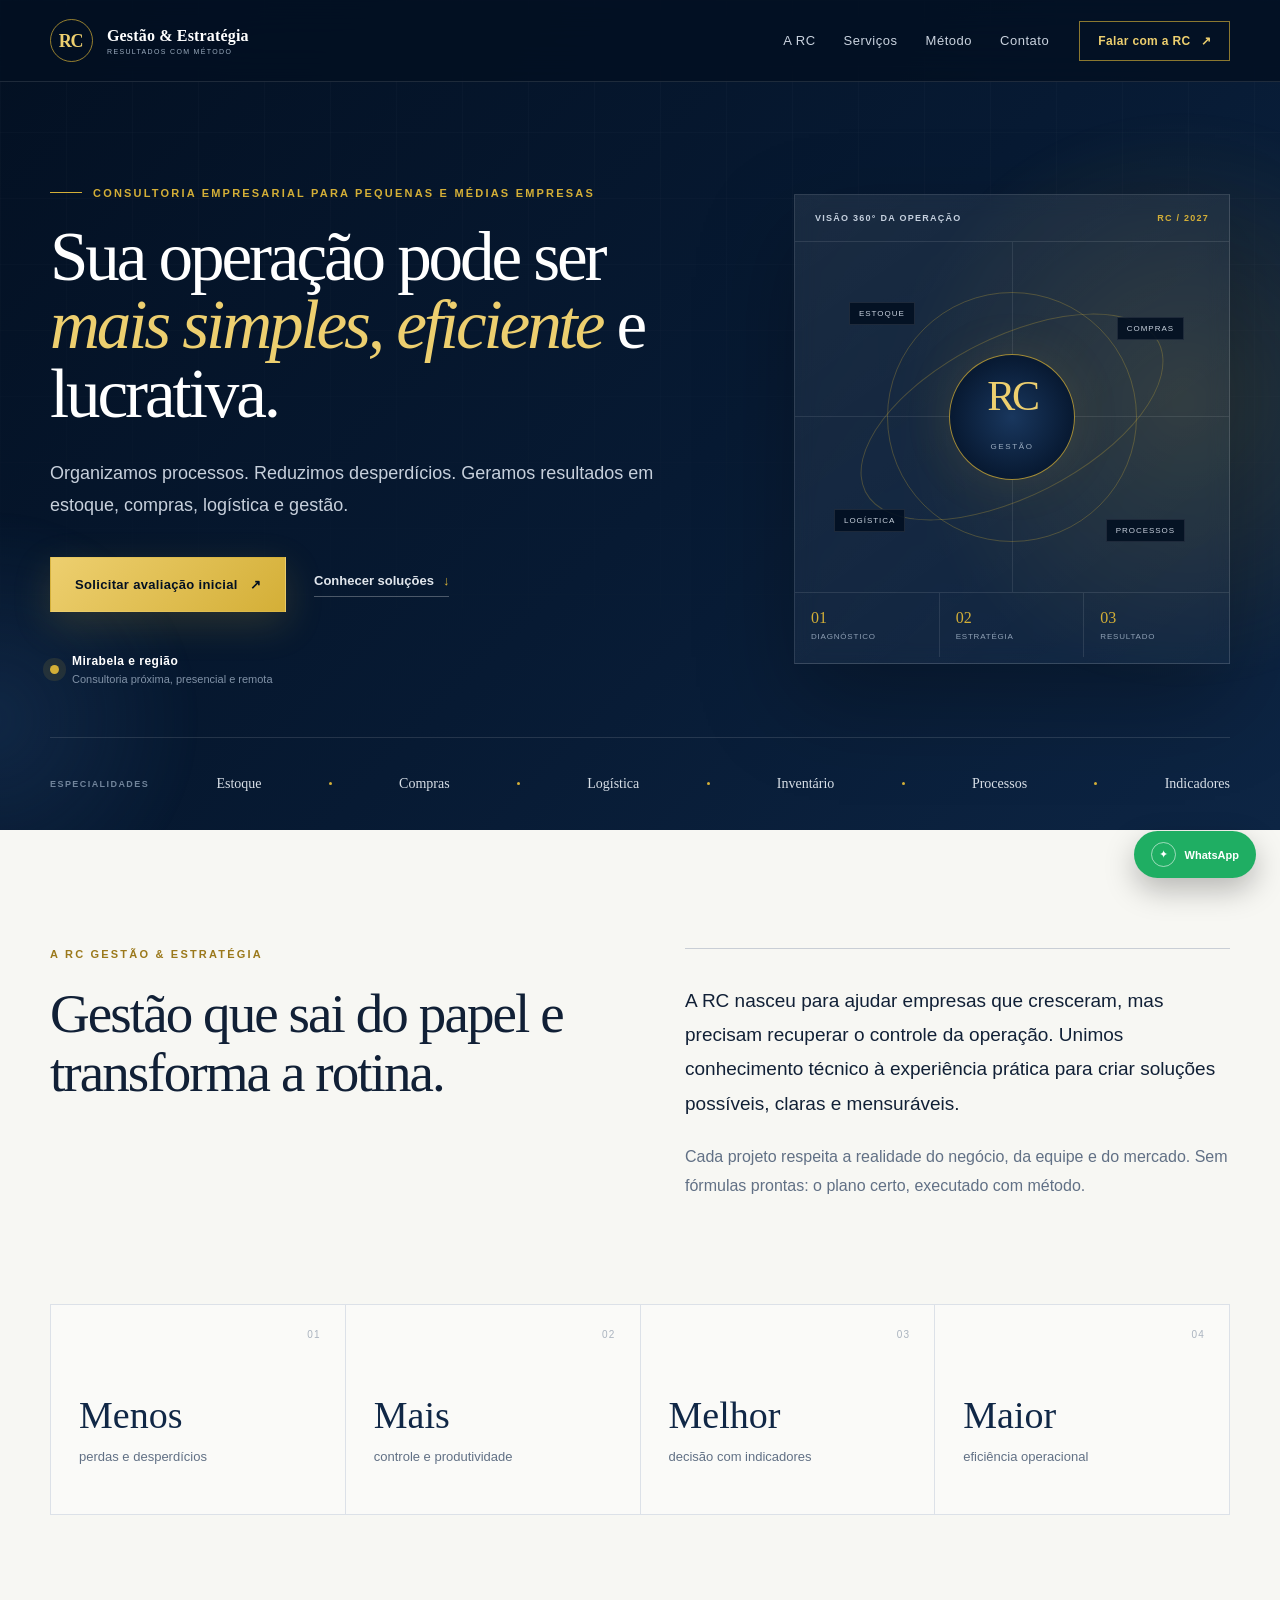
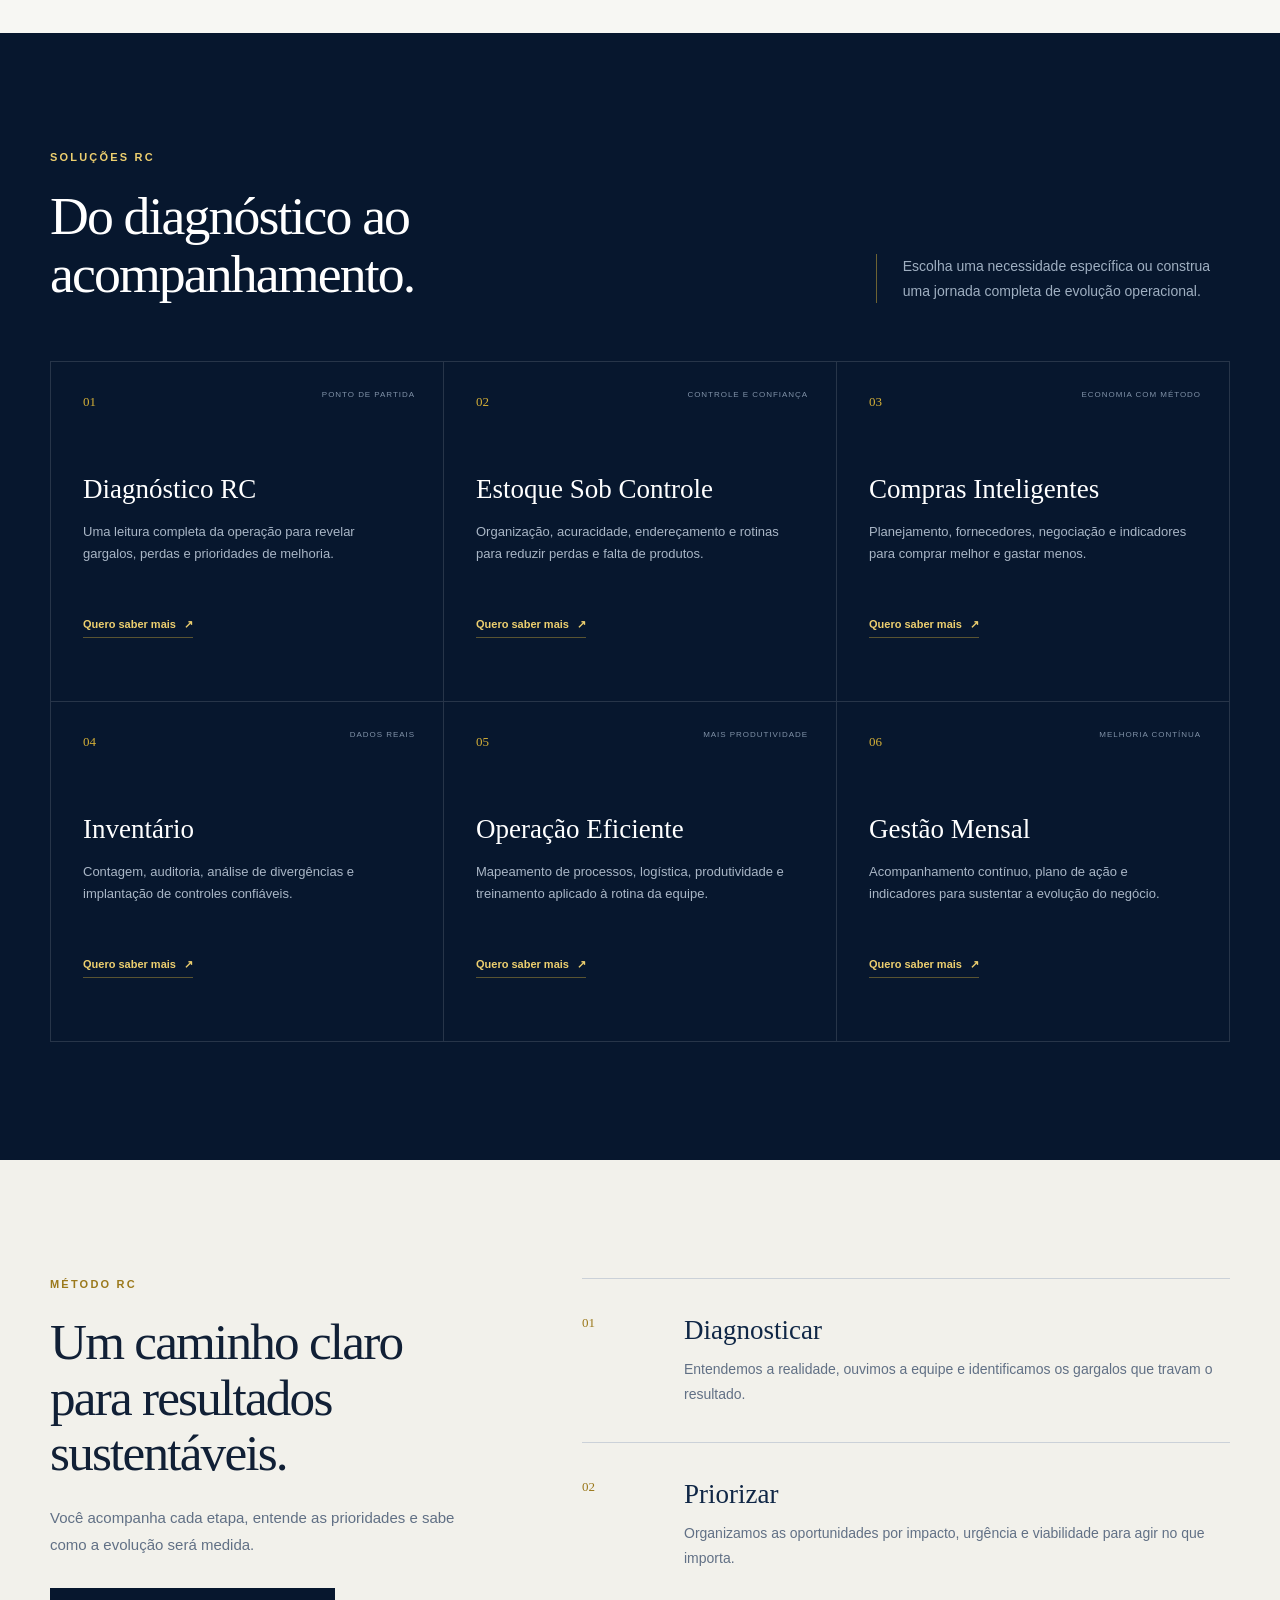
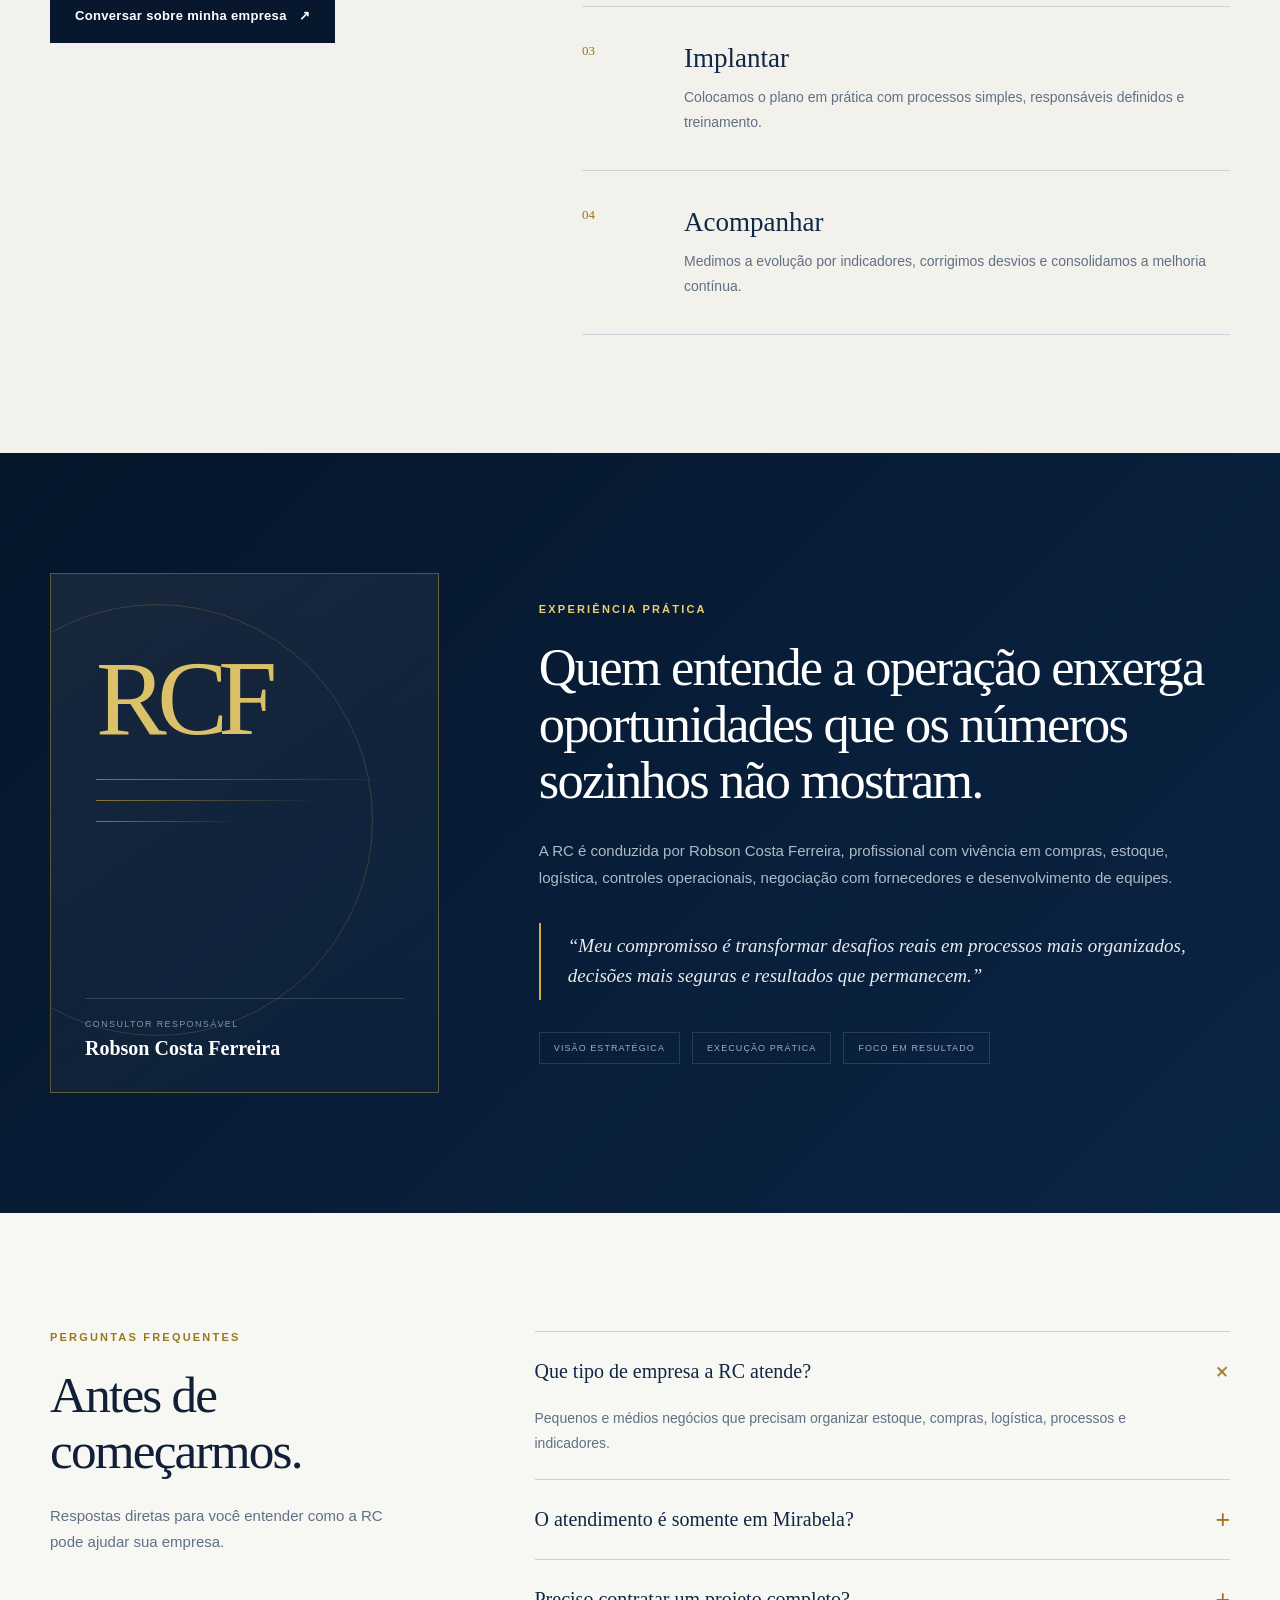
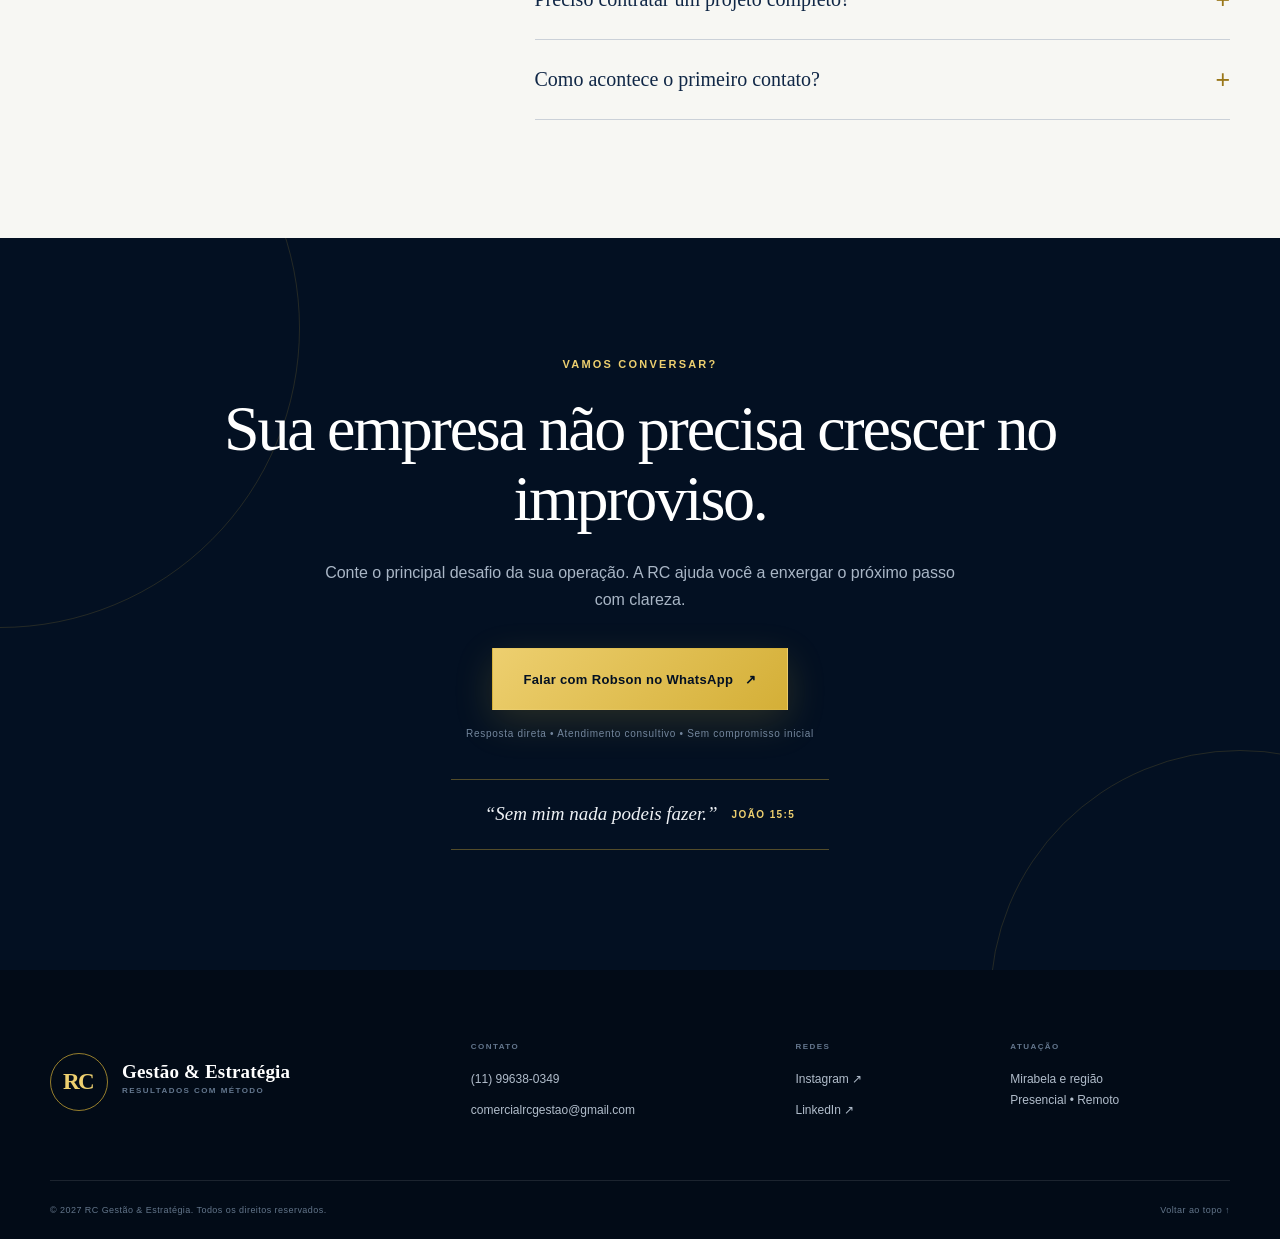
==== index.html @ 95283ea5 "Revise SEO meta tags and location descriptions Updated meta description and keywords for SEO. Adjust" ====
<!doctype html>
<html lang="pt-BR">
<head>
  <meta charset="utf-8">
  <meta name="viewport" content="width=device-width, initial-scale=1">
  <meta name="description" content="Consultoria empresarial em estoque, compras, logística, inventário, processos e indicadores. Atendimento especializado em Mirabela e região.">
  <meta name="keywords" content="consultoria empresarial, gestão de estoque, compras estratégicas, logística, inventário, Mirabela, consultoria em Mirabela">
  <meta property="og:title" content="RC Gestão & Estratégia">
  <meta property="og:description" content="Organizamos processos. Reduzimos desperdícios. Geramos resultados.">
  <title>RC Gestão &amp; Estratégia | Consultoria Empresarial</title>
  <style>
:root {
  --navy-950: #031022;
  --navy-900: #07172e;
  --navy-850: #0a1d38;
  --navy-800: #102746;
  --navy-700: #19375e;
  --gold: #d4af37;
  --gold-light: #edcf6f;
  --gold-soft: #f5e8bc;
  --ink: #112036;
  --muted: #617085;
  --line: #dce1e8;
  --paper: #f7f7f3;
  --white: #ffffff;
  --max: 1180px;
}

* { box-sizing: border-box; }
html { scroll-behavior: smooth; }
body {
  margin: 0;
  background: var(--paper);
  color: var(--ink);
  font-family: Arial, Helvetica, sans-serif;
  -webkit-font-smoothing: antialiased;
}
a { color: inherit; text-decoration: none; }
button, a { -webkit-tap-highlight-color: transparent; }
.container { width: min(calc(100% - 48px), var(--max)); margin-inline: auto; }

.site-header {
  position: fixed;
  z-index: 50;
  inset: 0 0 auto;
  height: 82px;
  border-bottom: 1px solid rgba(255,255,255,.11);
  background: rgba(3,16,34,.84);
  backdrop-filter: blur(18px);
  color: var(--white);
}
.header-inner { height: 100%; display: flex; align-items: center; justify-content: space-between; gap: 30px; }
.logo-link { flex: 0 0 auto; }
.brand { display: flex; align-items: center; gap: 14px; color: var(--white); }
.brand-mark {
  display: inline-grid;
  place-items: center;
  width: 58px;
  height: 58px;
  border: 1px solid rgba(212,175,55,.7);
  color: var(--gold-light);
  font: 700 23px/1 Georgia, "Times New Roman", serif;
  letter-spacing: -.07em;
  border-radius: 50%;
}
.brand-mark { text-indent: -2px; }
.brand-copy { display: flex; flex-direction: column; gap: 3px; }
.brand-copy strong { font-family: Georgia, "Times New Roman", serif; font-size: 19px; letter-spacing: .01em; }
.brand-copy small { color: #9cacbf; font-size: 9px; letter-spacing: .19em; text-transform: uppercase; }
.brand-compact .brand-mark { width: 43px; height: 43px; font-size: 18px; }
.brand-compact .brand-copy strong { font-size: 16px; }
.brand-compact .brand-copy small { font-size: 7px; }
.desktop-nav { display: flex; align-items: center; gap: 28px; margin-left: auto; }
.desktop-nav a { position: relative; color: #cad3df; font-size: 13px; letter-spacing: .04em; }
.desktop-nav a::after { content: ""; position: absolute; left: 0; right: 100%; bottom: -10px; height: 1px; background: var(--gold); transition: right .25s ease; }
.desktop-nav a:hover { color: var(--white); }
.desktop-nav a:hover::after { right: 0; }
.header-cta { display: inline-flex; align-items: center; gap: 10px; padding: 12px 18px; border: 1px solid rgba(212,175,55,.65); color: var(--gold-light); font-size: 12px; font-weight: 700; letter-spacing: .03em; transition: .25s ease; }
.header-cta:hover { background: var(--gold); color: var(--navy-950); }

.hero {
  position: relative;
  min-height: 830px;
  overflow: hidden;
  padding-top: 82px;
  color: var(--white);
  background: linear-gradient(135deg, #031022 0%, #071a33 55%, #0d2544 100%);
}
.hero-grid { position: absolute; inset: 0; opacity: .12; background-image: linear-gradient(rgba(255,255,255,.18) 1px, transparent 1px), linear-gradient(90deg, rgba(255,255,255,.18) 1px, transparent 1px); background-size: 66px 66px; mask-image: linear-gradient(to bottom, black, transparent 90%); }
.hero-glow { position: absolute; border-radius: 50%; filter: blur(6px); pointer-events: none; }
.hero-glow-one { width: 620px; height: 620px; right: -210px; top: 90px; background: radial-gradient(circle, rgba(212,175,55,.16), transparent 66%); }
.hero-glow-two { width: 420px; height: 420px; left: -220px; bottom: -100px; background: radial-gradient(circle, rgba(60,109,167,.2), transparent 70%); }
.hero-content { position: relative; z-index: 2; display: grid; grid-template-columns: minmax(0, 1.08fr) minmax(390px, .72fr); gap: 90px; align-items: center; min-height: 655px; padding-top: 38px; }
.hero-copy { padding: 55px 0 40px; }
.eyebrow, .section-kicker { margin: 0 0 24px; color: var(--gold); font-size: 11px; font-weight: 700; letter-spacing: .2em; text-transform: uppercase; }
.eyebrow { display: flex; align-items: center; gap: 11px; }
.eyebrow span { width: 32px; height: 1px; background: var(--gold); }
.hero h1 { max-width: 720px; margin: 0; font-family: Georgia, "Times New Roman", serif; font-size: clamp(48px, 5.4vw, 76px); font-weight: 400; line-height: .99; letter-spacing: -.045em; }
.hero h1 em { color: var(--gold-light); font-weight: 400; }
.hero-lead { max-width: 625px; margin: 30px 0 0; color: #c7d0dc; font-size: 18px; line-height: 1.75; }
.hero-actions { display: flex; align-items: center; gap: 28px; margin-top: 36px; }
.button { display: inline-flex; align-items: center; justify-content: center; gap: 12px; min-height: 55px; padding: 0 24px; border: 1px solid transparent; font-size: 13px; font-weight: 700; letter-spacing: .025em; transition: transform .2s ease, box-shadow .2s ease, background .2s ease; }
.button:hover { transform: translateY(-2px); }
.button-gold { background: linear-gradient(135deg, var(--gold-light), var(--gold)); color: var(--navy-950); box-shadow: 0 12px 38px rgba(212,175,55,.18); }
.button-gold:hover { box-shadow: 0 15px 46px rgba(212,175,55,.3); }
.text-link { display: inline-flex; gap: 9px; align-items: center; color: #e1e6ec; font-size: 13px; font-weight: 700; border-bottom: 1px solid rgba(255,255,255,.28); padding-bottom: 8px; }
.text-link span { color: var(--gold); }
.hero-location { display: flex; gap: 13px; align-items: center; margin-top: 42px; }
.location-dot { width: 9px; height: 9px; border-radius: 50%; background: var(--gold); box-shadow: 0 0 0 7px rgba(212,175,55,.12); }
.hero-location p { display: flex; flex-direction: column; gap: 5px; margin: 0; }
.hero-location strong { font-size: 12px; letter-spacing: .04em; }
.hero-location small { color: #8192a7; font-size: 11px; }

.hero-panel { position: relative; min-height: 470px; border: 1px solid rgba(255,255,255,.13); background: linear-gradient(145deg, rgba(255,255,255,.08), rgba(255,255,255,.025)); box-shadow: 0 38px 90px rgba(0,0,0,.28); backdrop-filter: blur(10px); }
.panel-topline { display: flex; align-items: center; justify-content: space-between; padding: 18px 20px; border-bottom: 1px solid rgba(255,255,255,.1); color: #c6d1df; font-size: 9px; font-weight: 700; letter-spacing: .14em; text-transform: uppercase; }
.panel-code { color: var(--gold); }
.panel-center { position: relative; height: 350px; display: grid; place-items: center; overflow: hidden; }
.panel-center::before, .panel-center::after { content: ""; position: absolute; background: rgba(255,255,255,.09); }
.panel-center::before { width: 1px; height: 100%; }
.panel-center::after { width: 100%; height: 1px; }
.orbit { position: absolute; border: 1px solid rgba(212,175,55,.28); border-radius: 50%; }
.orbit-one { width: 250px; height: 250px; }
.orbit-two { width: 330px; height: 160px; transform: rotate(-27deg); }
.panel-mark { z-index: 2; display: grid; place-items: center; width: 126px; height: 126px; border-radius: 50%; border: 1px solid rgba(212,175,55,.75); background: radial-gradient(circle, #19375e, #081a33 68%); box-shadow: 0 0 50px rgba(212,175,55,.12); }
.panel-mark span { font: 400 42px/1 Georgia, "Times New Roman", serif; color: var(--gold-light); letter-spacing: -.08em; }
.panel-mark small { margin-top: -23px; color: #9cadc1; font-size: 8px; text-transform: uppercase; letter-spacing: .2em; }
.orbit-label { position: absolute; z-index: 3; padding: 6px 9px; border: 1px solid rgba(255,255,255,.1); background: rgba(3,16,34,.9); color: #c9d2de; font-size: 8px; letter-spacing: .12em; text-transform: uppercase; }
.label-one { top: 60px; left: 54px; }.label-two { top: 75px; right: 45px; }.label-three { bottom: 60px; left: 39px; }.label-four { bottom: 50px; right: 44px; }
.panel-bottom { display: grid; grid-template-columns: repeat(3, 1fr); border-top: 1px solid rgba(255,255,255,.1); }
.panel-bottom div { display: flex; flex-direction: column; gap: 5px; padding: 16px; border-right: 1px solid rgba(255,255,255,.1); }
.panel-bottom div:last-child { border-right: 0; }
.panel-bottom strong { color: var(--gold); font: 400 16px Georgia, serif; }
.panel-bottom span { color: #8fa0b5; font-size: 8px; letter-spacing: .1em; text-transform: uppercase; }
.trust-strip { position: relative; z-index: 2; display: flex; align-items: center; justify-content: space-between; gap: 18px; min-height: 92px; border-top: 1px solid rgba(255,255,255,.12); color: #d8dfe7; }
.trust-strip > span { color: #71849b; font-size: 9px; font-weight: 700; letter-spacing: .16em; text-transform: uppercase; }
.trust-strip div { font-family: Georgia, serif; font-size: 14px; }
.trust-strip i { width: 3px; height: 3px; border-radius: 50%; background: var(--gold); }

.section { padding: 118px 0; }
.section-light { background: var(--paper); }
.split-heading { display: grid; grid-template-columns: 1fr 1fr; gap: 90px; align-items: start; }
.section-kicker { color: #9b791b; }
.section-kicker-light { color: var(--gold-light); }
.split-heading h2, .section-heading-row h2, .method-sticky h2, .founder-copy h2, .faq-grid h2, .contact-inner h2 { margin: 0; font-family: Georgia, "Times New Roman", serif; font-weight: 400; letter-spacing: -.035em; line-height: 1.08; }
.split-heading h2 { max-width: 560px; font-size: clamp(42px, 4.3vw, 62px); }
.section-intro { padding-top: 35px; border-top: 1px solid #c9ced5; }
.section-intro p { margin: 0 0 22px; color: var(--muted); font-size: 16px; line-height: 1.8; }
.section-intro p:first-child { color: var(--ink); font-size: 19px; }
.results-grid { display: grid; grid-template-columns: repeat(4, 1fr); margin-top: 82px; border-top: 1px solid var(--line); border-left: 1px solid var(--line); }
.result-card { position: relative; min-height: 210px; padding: 30px 28px; border-right: 1px solid var(--line); border-bottom: 1px solid var(--line); background: rgba(255,255,255,.38); }
.result-card span { position: absolute; right: 24px; top: 24px; color: #aab3bf; font-size: 10px; letter-spacing: .12em; }
.result-card strong { display: block; margin-top: 58px; color: var(--navy-800); font: 400 38px Georgia, serif; }
.result-card p { max-width: 160px; margin: 10px 0 0; color: var(--muted); font-size: 13px; line-height: 1.5; }

.services-section { background: var(--navy-900); color: var(--white); }
.section-heading-row { display: grid; grid-template-columns: 1.35fr .65fr; gap: 90px; align-items: end; margin-bottom: 58px; }
.section-heading-row h2 { max-width: 650px; font-size: clamp(42px, 4.2vw, 62px); }
.section-heading-row > p { margin: 0; padding-left: 26px; border-left: 1px solid rgba(212,175,55,.5); color: #9fafc1; font-size: 14px; line-height: 1.75; }
.services-grid { display: grid; grid-template-columns: repeat(3, 1fr); border-top: 1px solid rgba(255,255,255,.13); border-left: 1px solid rgba(255,255,255,.13); }
.service-card { position: relative; min-height: 340px; padding: 32px; border-right: 1px solid rgba(255,255,255,.13); border-bottom: 1px solid rgba(255,255,255,.13); transition: background .25s ease, transform .25s ease; }
.service-card:hover { z-index: 2; transform: translateY(-5px); background: var(--navy-800); }
.service-number { color: var(--gold); font: 400 13px Georgia, serif; }
.service-tag { position: absolute; top: 28px; right: 28px; color: #8092a8; font-size: 8px; letter-spacing: .12em; text-transform: uppercase; }
.service-card h3 { margin: 64px 0 15px; font: 400 27px/1.15 Georgia, serif; }
.service-card p { min-height: 73px; margin: 0; color: #a9b6c6; font-size: 13px; line-height: 1.7; }
.service-card a { display: inline-flex; align-items: center; gap: 8px; margin-top: 24px; padding-bottom: 6px; border-bottom: 1px solid rgba(212,175,55,.4); color: var(--gold-light); font-size: 11px; font-weight: 700; }

.method-section { background: #f2f1eb; }
.method-layout { display: grid; grid-template-columns: .8fr 1.2fr; gap: 100px; align-items: start; }
.method-sticky { position: sticky; top: 130px; }
.method-sticky h2 { font-size: clamp(42px, 4vw, 58px); }
.method-sticky > p:not(.section-kicker) { max-width: 420px; margin: 25px 0 30px; color: var(--muted); font-size: 15px; line-height: 1.75; }
.button-navy { background: var(--navy-900); color: var(--white); }
.button-navy:hover { background: var(--navy-700); }
.steps-list { border-top: 1px solid #cbd1d8; }
.step-card { display: grid; grid-template-columns: 80px 1fr; gap: 22px; padding: 36px 0; border-bottom: 1px solid #cbd1d8; }
.step-card > span { color: #9a7719; font: 400 13px Georgia, serif; }
.step-card h3 { margin: 0 0 11px; color: var(--navy-800); font: 400 27px Georgia, serif; }
.step-card p { max-width: 530px; margin: 0; color: var(--muted); font-size: 14px; line-height: 1.75; }

.founder-section { padding: 120px 0; background: linear-gradient(135deg, #05152a, #0b2545); color: var(--white); overflow: hidden; }
.founder-grid { display: grid; grid-template-columns: .72fr 1.28fr; gap: 100px; align-items: center; }
.founder-card { position: relative; min-height: 520px; border: 1px solid rgba(212,175,55,.4); background: linear-gradient(145deg, rgba(255,255,255,.075), rgba(255,255,255,.015)); overflow: hidden; }
.founder-card::before { content: ""; position: absolute; width: 430px; height: 430px; border: 1px solid rgba(212,175,55,.2); border-radius: 50%; left: -110px; top: 30px; }
.founder-initials { position: absolute; left: 45px; top: 72px; color: var(--gold-light); font: 400 106px/1 Georgia, serif; letter-spacing: -.09em; opacity: .92; }
.founder-lines { position: absolute; inset: 205px 45px auto; display: flex; flex-direction: column; gap: 20px; }
.founder-lines span { display: block; height: 1px; background: linear-gradient(90deg, rgba(212,175,55,.6), transparent); }
.founder-lines span:nth-child(2) { width: 75%; }.founder-lines span:nth-child(3) { width: 48%; }
.founder-caption { position: absolute; inset: auto 34px 32px; display: flex; flex-direction: column; gap: 8px; padding-top: 20px; border-top: 1px solid rgba(255,255,255,.15); }
.founder-caption small { color: #8496ab; font-size: 9px; letter-spacing: .15em; text-transform: uppercase; }
.founder-caption strong { font-family: Georgia, serif; font-size: 20px; }
.founder-copy h2 { max-width: 760px; font-size: clamp(40px, 4.1vw, 58px); }
.founder-copy > p:not(.section-kicker) { max-width: 720px; margin: 28px 0; color: #aebac8; font-size: 15px; line-height: 1.8; }
.founder-copy blockquote { margin: 32px 0; padding: 8px 0 8px 27px; border-left: 2px solid var(--gold); color: #e8ecf1; font: italic 19px/1.6 Georgia, serif; }
.founder-points { display: flex; flex-wrap: wrap; gap: 12px; }
.founder-points span { padding: 10px 14px; border: 1px solid rgba(255,255,255,.13); color: #9fadc0; font-size: 9px; letter-spacing: .12em; text-transform: uppercase; }

.faq-section { background: var(--paper); }
.faq-grid { display: grid; grid-template-columns: .7fr 1.3fr; gap: 110px; }
.faq-grid h2 { font-size: clamp(42px, 4vw, 58px); }
.faq-lead { max-width: 350px; margin-top: 25px; color: var(--muted); font-size: 15px; line-height: 1.7; }
.faq-list { border-top: 1px solid #cbd1d8; }
.faq-list details { border-bottom: 1px solid #cbd1d8; }
.faq-list summary { list-style: none; display: flex; align-items: center; justify-content: space-between; gap: 20px; padding: 25px 0; cursor: pointer; color: var(--navy-800); font: 400 20px Georgia, serif; }
.faq-list summary::-webkit-details-marker { display: none; }
.faq-list summary span { color: #9a7719; font: 300 25px Arial, sans-serif; transition: transform .2s ease; }
.faq-list details[open] summary span { transform: rotate(45deg); }
.faq-list details p { max-width: 660px; margin: -5px 50px 24px 0; color: var(--muted); font-size: 14px; line-height: 1.75; }

.contact-section { position: relative; padding: 120px 0; overflow: hidden; text-align: center; background: var(--navy-950); color: var(--white); }
.contact-orb { position: absolute; border-radius: 50%; border: 1px solid rgba(212,175,55,.16); }
.contact-orb-one { width: 600px; height: 600px; left: -300px; top: -210px; }.contact-orb-two { width: 500px; height: 500px; right: -210px; bottom: -280px; }
.contact-inner { position: relative; z-index: 2; display: flex; align-items: center; flex-direction: column; }
.contact-inner h2 { max-width: 900px; font-size: clamp(44px, 5vw, 70px); }
.contact-inner > p:not(.section-kicker) { max-width: 650px; margin: 26px auto 35px; color: #a9b6c6; font-size: 16px; line-height: 1.7; }
.button-large { min-height: 62px; padding-inline: 30px; }
.contact-inner > small { margin-top: 18px; color: #73869d; font-size: 10px; letter-spacing: .07em; }
.faith-note { display: flex; align-items: center; justify-content: center; gap: 14px; margin-top: 40px; padding: 20px 34px; border-top: 1px solid rgba(212,175,55,.38); border-bottom: 1px solid rgba(212,175,55,.38); }
.faith-note span { color: #eef1f5; font: italic 19px/1.5 Georgia, "Times New Roman", serif; }
.faith-note small { color: var(--gold-light); font-size: 10px; font-weight: 700; letter-spacing: .14em; text-transform: uppercase; }

.site-footer { padding: 72px 0 24px; background: #020b17; color: var(--white); }
.footer-top { display: grid; grid-template-columns: 1.35fr 1fr .6fr .8fr; gap: 50px; padding-bottom: 58px; }
.footer-contact, .footer-social, .footer-region { display: flex; flex-direction: column; gap: 10px; }
.footer-top small { margin-bottom: 8px; color: #64778e; font-size: 8px; font-weight: 700; letter-spacing: .18em; text-transform: uppercase; }
.footer-top a, .footer-top p { margin: 0; color: #b1bdcb; font-size: 12px; line-height: 1.8; }
.footer-top a:hover { color: var(--gold-light); }
.footer-bottom { display: flex; align-items: center; justify-content: space-between; padding-top: 24px; border-top: 1px solid rgba(255,255,255,.1); color: #63758a; font-size: 9px; letter-spacing: .05em; }
.floating-whatsapp { position: fixed; z-index: 45; right: 24px; bottom: 22px; display: flex; align-items: center; gap: 9px; min-height: 47px; padding: 0 17px; border-radius: 30px; background: #1fae63; color: white; box-shadow: 0 12px 30px rgba(0,0,0,.26); font-size: 11px; }
.floating-whatsapp span { display: grid; place-items: center; width: 25px; height: 25px; border-radius: 50%; border: 1px solid rgba(255,255,255,.55); }

@media (max-width: 1020px) {
  .hero { min-height: auto; }
  .hero-content { grid-template-columns: 1fr; gap: 20px; padding-top: 35px; padding-bottom: 70px; }
  .hero-copy { padding-bottom: 10px; }
  .hero-panel { width: min(100%, 570px); }
  .trust-strip { overflow-x: auto; justify-content: flex-start; padding-right: 20px; }
  .trust-strip > * { flex: 0 0 auto; }
  .services-grid { grid-template-columns: repeat(2, 1fr); }
  .founder-grid { gap: 55px; }
  .footer-top { grid-template-columns: 1.2fr 1fr 1fr; }
  .footer-region { grid-column: 2; }
}

@media (max-width: 820px) {
  .container { width: min(calc(100% - 34px), var(--max)); }
  .site-header { height: 70px; }
  .desktop-nav { display: none; }
  .header-cta { padding: 10px 13px; font-size: 10px; }
  .brand-compact .brand-copy small { display: none; }
  .hero { padding-top: 70px; }
  .hero-content { min-height: auto; }
  .hero-copy { padding-top: 48px; }
  .hero h1 { font-size: clamp(44px, 12vw, 67px); }
  .hero-lead { font-size: 16px; }
  .split-heading, .section-heading-row, .method-layout, .founder-grid, .faq-grid { grid-template-columns: 1fr; gap: 48px; }
  .section { padding: 88px 0; }
  .section-intro { padding-top: 25px; }
  .results-grid { grid-template-columns: repeat(2, 1fr); margin-top: 55px; }
  .section-heading-row { align-items: start; }
  .section-heading-row > p { max-width: 550px; }
  .method-sticky { position: static; }
  .founder-card { width: min(100%, 470px); min-height: 460px; }
  .faq-grid { gap: 35px; }
  .footer-top { grid-template-columns: 1fr 1fr; }
  .footer-top > .brand { grid-column: 1 / -1; margin-bottom: 15px; }
  .footer-region { grid-column: auto; }
}

@media (max-width: 560px) {
  .container { width: min(calc(100% - 28px), var(--max)); }
  .brand-compact .brand-copy { display: none; }
  .header-cta { margin-left: auto; }
  .hero-copy { padding-top: 42px; }
  .eyebrow { font-size: 9px; line-height: 1.5; }
  .hero h1 { font-size: 45px; line-height: 1.03; }
  .hero-lead { margin-top: 24px; font-size: 15px; }
  .hero-actions { align-items: stretch; flex-direction: column; gap: 18px; }
  .button { width: 100%; text-align: center; }
  .text-link { align-self: flex-start; }
  .hero-panel { min-height: 400px; }
  .panel-center { height: 285px; }
  .orbit-one { width: 200px; height: 200px; }
  .orbit-two { width: 275px; height: 130px; }
  .panel-mark { width: 105px; height: 105px; }
  .panel-mark span { font-size: 34px; }
  .label-one { left: 20px; top: 45px; }.label-two { right: 16px; top: 58px; }.label-three { left: 16px; bottom: 48px; }.label-four { right: 18px; bottom: 38px; }
  .trust-strip { min-height: 74px; }
  .split-heading h2, .section-heading-row h2, .method-sticky h2, .founder-copy h2, .faq-grid h2 { font-size: 40px; }
  .results-grid, .services-grid { grid-template-columns: 1fr; }
  .result-card { min-height: 170px; }
  .result-card strong { margin-top: 40px; }
  .service-card { min-height: 315px; }
  .method-layout { gap: 55px; }
  .step-card { grid-template-columns: 45px 1fr; }
  .founder-section { padding: 88px 0; }
  .founder-card { min-height: 390px; }
  .founder-initials { left: 28px; top: 60px; font-size: 78px; }
  .founder-lines { inset-inline: 28px; }
  .founder-copy blockquote { font-size: 17px; }
  .contact-section { padding: 92px 0; }
  .contact-inner h2 { font-size: 43px; }
  .faith-note { flex-direction: column; gap: 7px; padding-inline: 18px; }
  .faith-note span { font-size: 17px; }
  .footer-top { grid-template-columns: 1fr; gap: 34px; }
  .footer-top > .brand { grid-column: auto; }
  .footer-bottom { align-items: flex-start; flex-direction: column; gap: 14px; }
  .floating-whatsapp { right: 14px; bottom: 14px; }
}

@media (prefers-reduced-motion: reduce) {
  html { scroll-behavior: auto; }
  *, *::before, *::after { transition-duration: .01ms !important; animation-duration: .01ms !important; }
}

  </style>
</head>
<body>
  <header class="site-header">
    <div class="container header-inner">
      <a href="#inicio" class="logo-link" aria-label="Voltar ao início">
        <span class="brand brand-compact"><span class="brand-mark">RC</span><span class="brand-copy"><strong>Gestão &amp; Estratégia</strong><small>Resultados com método</small></span></span>
      </a>
      <nav class="desktop-nav" aria-label="Navegação principal"><a href="#sobre">A RC</a><a href="#servicos">Serviços</a><a href="#metodo">Método</a><a href="#contato">Contato</a></nav>
      <a class="header-cta" href="https://wa.me/5511996380349?text=Ol%C3%A1%2C%20Robson!%20Conheci%20a%20RC%20pelo%20site%20e%20gostaria%20de%20conversar%20sobre%20minha%20empresa." target="_blank" rel="noreferrer">Falar com a RC <span aria-hidden="true">↗</span></a>
    </div>
  </header>

  <main>
    <section class="hero" id="inicio">
      <div class="hero-grid" aria-hidden="true"></div><div class="hero-glow hero-glow-one" aria-hidden="true"></div><div class="hero-glow hero-glow-two" aria-hidden="true"></div>
      <div class="container hero-content">
        <div class="hero-copy">
          <p class="eyebrow"><span></span> Consultoria empresarial para pequenas e médias empresas</p>
          <h1>Sua operação pode ser <em>mais simples, eficiente</em> e lucrativa.</h1>
          <p class="hero-lead">Organizamos processos. Reduzimos desperdícios. Geramos resultados em estoque, compras, logística e gestão.</p>
          <div class="hero-actions">
            <a class="button button-gold" href="https://wa.me/5511996380349?text=Ol%C3%A1%2C%20Robson!%20Conheci%20a%20RC%20pelo%20site%20e%20gostaria%20de%20conversar%20sobre%20minha%20empresa." target="_blank" rel="noreferrer">Solicitar avaliação inicial <span aria-hidden="true">↗</span></a>
            <a class="text-link" href="#servicos">Conhecer soluções <span aria-hidden="true">↓</span></a>
          </div>
          <div class="hero-location"><span class="location-dot" aria-hidden="true"></span><p><strong>Mirabela e região</strong><small>Consultoria próxima, presencial e remota</small></p></div>
        </div>
        <aside class="hero-panel" aria-label="Áreas de atuação da RC">
          <div class="panel-topline"><span>Visão 360° da operação</span><span class="panel-code">RC / 2027</span></div>
          <div class="panel-center"><div class="orbit orbit-one"></div><div class="orbit orbit-two"></div><div class="panel-mark"><span>RC</span><small>Gestão</small></div><span class="orbit-label label-one">Estoque</span><span class="orbit-label label-two">Compras</span><span class="orbit-label label-three">Logística</span><span class="orbit-label label-four">Processos</span></div>
          <div class="panel-bottom"><div><strong>01</strong><span>Diagnóstico</span></div><div><strong>02</strong><span>Estratégia</span></div><div><strong>03</strong><span>Resultado</span></div></div>
        </aside>
      </div>
      <div class="container trust-strip"><span>Especialidades</span><div>Estoque</div><i></i><div>Compras</div><i></i><div>Logística</div><i></i><div>Inventário</div><i></i><div>Processos</div><i></i><div>Indicadores</div></div>
    </section>

    <section class="section section-light" id="sobre">
      <div class="container split-heading">
        <div><p class="section-kicker">A RC Gestão &amp; Estratégia</p><h2>Gestão que sai do papel e transforma a rotina.</h2></div>
        <div class="section-intro"><p>A RC nasceu para ajudar empresas que cresceram, mas precisam recuperar o controle da operação. Unimos conhecimento técnico à experiência prática para criar soluções possíveis, claras e mensuráveis.</p><p>Cada projeto respeita a realidade do negócio, da equipe e do mercado. Sem fórmulas prontas: o plano certo, executado com método.</p></div>
      </div>
      <div class="container results-grid">
        <article class="result-card"><span>01</span><strong>Menos</strong><p>perdas e desperdícios</p></article><article class="result-card"><span>02</span><strong>Mais</strong><p>controle e produtividade</p></article><article class="result-card"><span>03</span><strong>Melhor</strong><p>decisão com indicadores</p></article><article class="result-card"><span>04</span><strong>Maior</strong><p>eficiência operacional</p></article>
      </div>
    </section>

    <section class="section services-section" id="servicos">
      <div class="container section-heading-row"><div><p class="section-kicker section-kicker-light">Soluções RC</p><h2>Do diagnóstico ao acompanhamento.</h2></div><p>Escolha uma necessidade específica ou construa uma jornada completa de evolução operacional.</p></div>
      <div class="container services-grid">
        <article class="service-card"><div class="service-number">01</div><span class="service-tag">Ponto de partida</span><h3>Diagnóstico RC</h3><p>Uma leitura completa da operação para revelar gargalos, perdas e prioridades de melhoria.</p><a href="https://wa.me/5511996380349" target="_blank" rel="noreferrer">Quero saber mais <span>↗</span></a></article>
        <article class="service-card"><div class="service-number">02</div><span class="service-tag">Controle e confiança</span><h3>Estoque Sob Controle</h3><p>Organização, acuracidade, endereçamento e rotinas para reduzir perdas e falta de produtos.</p><a href="https://wa.me/5511996380349" target="_blank" rel="noreferrer">Quero saber mais <span>↗</span></a></article>
        <article class="service-card"><div class="service-number">03</div><span class="service-tag">Economia com método</span><h3>Compras Inteligentes</h3><p>Planejamento, fornecedores, negociação e indicadores para comprar melhor e gastar menos.</p><a href="https://wa.me/5511996380349" target="_blank" rel="noreferrer">Quero saber mais <span>↗</span></a></article>
        <article class="service-card"><div class="service-number">04</div><span class="service-tag">Dados reais</span><h3>Inventário</h3><p>Contagem, auditoria, análise de divergências e implantação de controles confiáveis.</p><a href="https://wa.me/5511996380349" target="_blank" rel="noreferrer">Quero saber mais <span>↗</span></a></article>
        <article class="service-card"><div class="service-number">05</div><span class="service-tag">Mais produtividade</span><h3>Operação Eficiente</h3><p>Mapeamento de processos, logística, produtividade e treinamento aplicado à rotina da equipe.</p><a href="https://wa.me/5511996380349" target="_blank" rel="noreferrer">Quero saber mais <span>↗</span></a></article>
        <article class="service-card"><div class="service-number">06</div><span class="service-tag">Melhoria contínua</span><h3>Gestão Mensal</h3><p>Acompanhamento contínuo, plano de ação e indicadores para sustentar a evolução do negócio.</p><a href="https://wa.me/5511996380349" target="_blank" rel="noreferrer">Quero saber mais <span>↗</span></a></article>
      </div>
    </section>

    <section class="section method-section" id="metodo">
      <div class="container method-layout">
        <div class="method-sticky"><p class="section-kicker">Método RC</p><h2>Um caminho claro para resultados sustentáveis.</h2><p>Você acompanha cada etapa, entende as prioridades e sabe como a evolução será medida.</p><a class="button button-navy" href="https://wa.me/5511996380349" target="_blank" rel="noreferrer">Conversar sobre minha empresa <span>↗</span></a></div>
        <div class="steps-list">
          <article class="step-card"><span>01</span><div><h3>Diagnosticar</h3><p>Entendemos a realidade, ouvimos a equipe e identificamos os gargalos que travam o resultado.</p></div></article>
          <article class="step-card"><span>02</span><div><h3>Priorizar</h3><p>Organizamos as oportunidades por impacto, urgência e viabilidade para agir no que importa.</p></div></article>
          <article class="step-card"><span>03</span><div><h3>Implantar</h3><p>Colocamos o plano em prática com processos simples, responsáveis definidos e treinamento.</p></div></article>
          <article class="step-card"><span>04</span><div><h3>Acompanhar</h3><p>Medimos a evolução por indicadores, corrigimos desvios e consolidamos a melhoria contínua.</p></div></article>
        </div>
      </div>
    </section>

    <section class="founder-section">
      <div class="container founder-grid">
        <div class="founder-card"><div class="founder-initials">RCF</div><div class="founder-lines" aria-hidden="true"><span></span><span></span><span></span></div><div class="founder-caption"><small>Consultor responsável</small><strong>Robson Costa Ferreira</strong></div></div>
        <div class="founder-copy"><p class="section-kicker section-kicker-light">Experiência prática</p><h2>Quem entende a operação enxerga oportunidades que os números sozinhos não mostram.</h2><p>A RC é conduzida por Robson Costa Ferreira, profissional com vivência em compras, estoque, logística, controles operacionais, negociação com fornecedores e desenvolvimento de equipes.</p><blockquote>“Meu compromisso é transformar desafios reais em processos mais organizados, decisões mais seguras e resultados que permanecem.”</blockquote><div class="founder-points"><span>Visão estratégica</span><span>Execução prática</span><span>Foco em resultado</span></div></div>
      </div>
    </section>

    <section class="section faq-section">
      <div class="container faq-grid">
        <div><p class="section-kicker">Perguntas frequentes</p><h2>Antes de começarmos.</h2><p class="faq-lead">Respostas diretas para você entender como a RC pode ajudar sua empresa.</p></div>
        <div class="faq-list"><details open><summary>Que tipo de empresa a RC atende?<span>+</span></summary><p>Pequenos e médios negócios que precisam organizar estoque, compras, logística, processos e indicadores.</p></details><details><summary>O atendimento é somente em Mirabela?<span>+</span></summary><p>A RC atende Mirabela e cidades da região, com proximidade, presença e conhecimento da realidade local. Também oferecemos acompanhamento remoto quando necessário.</p></details><details><summary>Preciso contratar um projeto completo?<span>+</span></summary><p>Não. A solução é definida conforme o diagnóstico e pode atender uma necessidade pontual ou incluir acompanhamento mensal.</p></details><details><summary>Como acontece o primeiro contato?<span>+</span></summary><p>Começamos com uma conversa estratégica para entender o momento da empresa e indicar o próximo passo mais adequado.</p></details></div>
      </div>
    </section>

    <section class="contact-section" id="contato">
      <div class="contact-orb contact-orb-one" aria-hidden="true"></div><div class="contact-orb contact-orb-two" aria-hidden="true"></div>
      <div class="container contact-inner"><p class="section-kicker section-kicker-light">Vamos conversar?</p><h2>Sua empresa não precisa crescer no improviso.</h2><p>Conte o principal desafio da sua operação. A RC ajuda você a enxergar o próximo passo com clareza.</p><a class="button button-gold button-large" href="https://wa.me/5511996380349?text=Ol%C3%A1%2C%20Robson!%20Conheci%20a%20RC%20pelo%20site%20e%20gostaria%20de%20conversar%20sobre%20minha%20empresa." target="_blank" rel="noreferrer">Falar com Robson no WhatsApp <span>↗</span></a><small>Resposta direta • Atendimento consultivo • Sem compromisso inicial</small><div class="faith-note"><span>“Sem mim nada podeis fazer.”</span><small>João 15:5</small></div></div>
    </section>
  </main>

  <footer class="site-footer">
    <div class="container footer-top">
      <span class="brand"><span class="brand-mark">RC</span><span class="brand-copy"><strong>Gestão &amp; Estratégia</strong><small>Resultados com método</small></span></span>
      <div class="footer-contact"><small>Contato</small><a href="tel:+5511996380349">(11) 99638-0349</a><a href="mailto:comercialrcgestao@gmail.com">comercialrcgestao@gmail.com</a></div>
      <div class="footer-social"><small>Redes</small><a href="https://instagram.com/comercialrcgestao" target="_blank" rel="noreferrer">Instagram ↗</a><a href="https://linkedin.com/company/140043964" target="_blank" rel="noreferrer">LinkedIn ↗</a></div>
      <div class="footer-region"><small>Atuação</small><p>Mirabela e região<br>Presencial • Remoto</p></div>
    </div>
    <div class="container footer-bottom"><span>© 2027 RC Gestão &amp; Estratégia. Todos os direitos reservados.</span><a href="#inicio">Voltar ao topo ↑</a></div>
  </footer>
  <a class="floating-whatsapp" href="https://wa.me/5511996380349?text=Ol%C3%A1%2C%20Robson!%20Conheci%20a%20RC%20pelo%20site%20e%20gostaria%20de%20conversar%20sobre%20minha%20empresa." target="_blank" rel="noreferrer" aria-label="Falar com a RC pelo WhatsApp"><span aria-hidden="true">✦</span><strong>WhatsApp</strong></a>
</body>
</html>
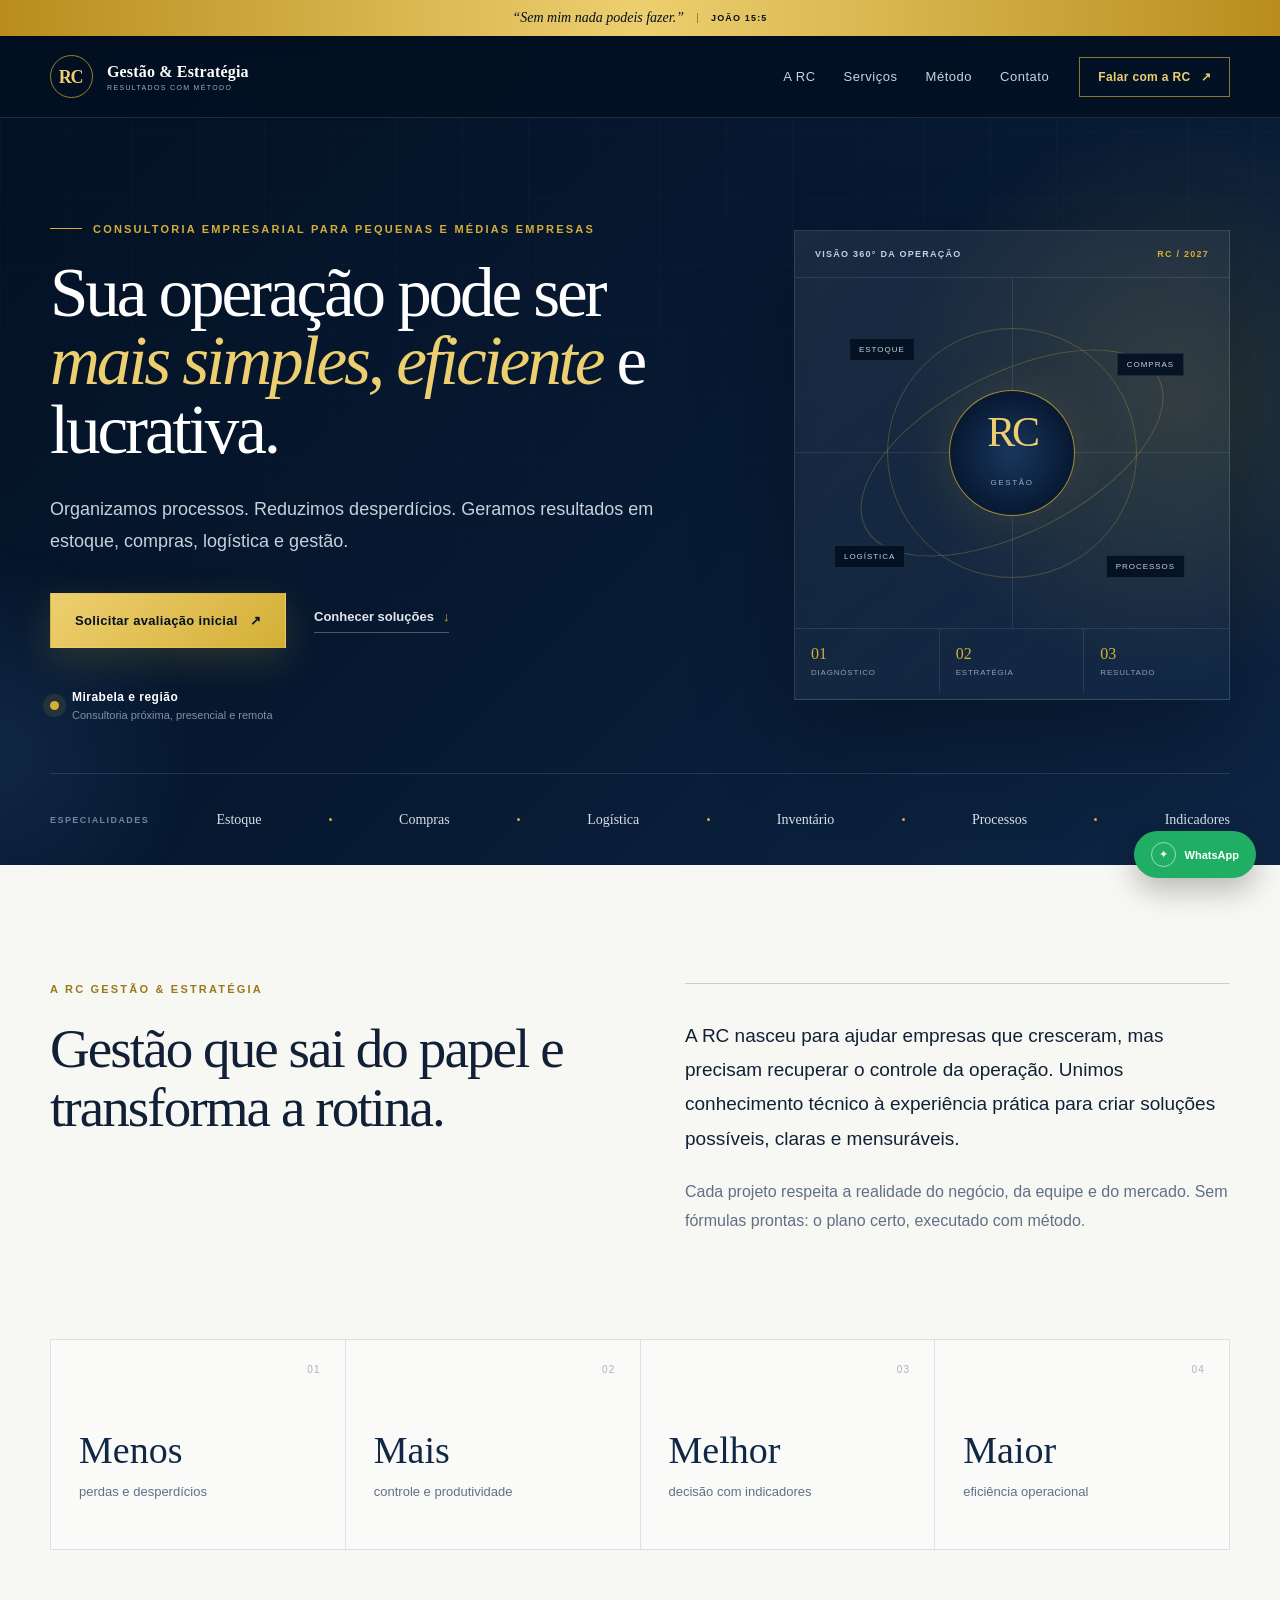
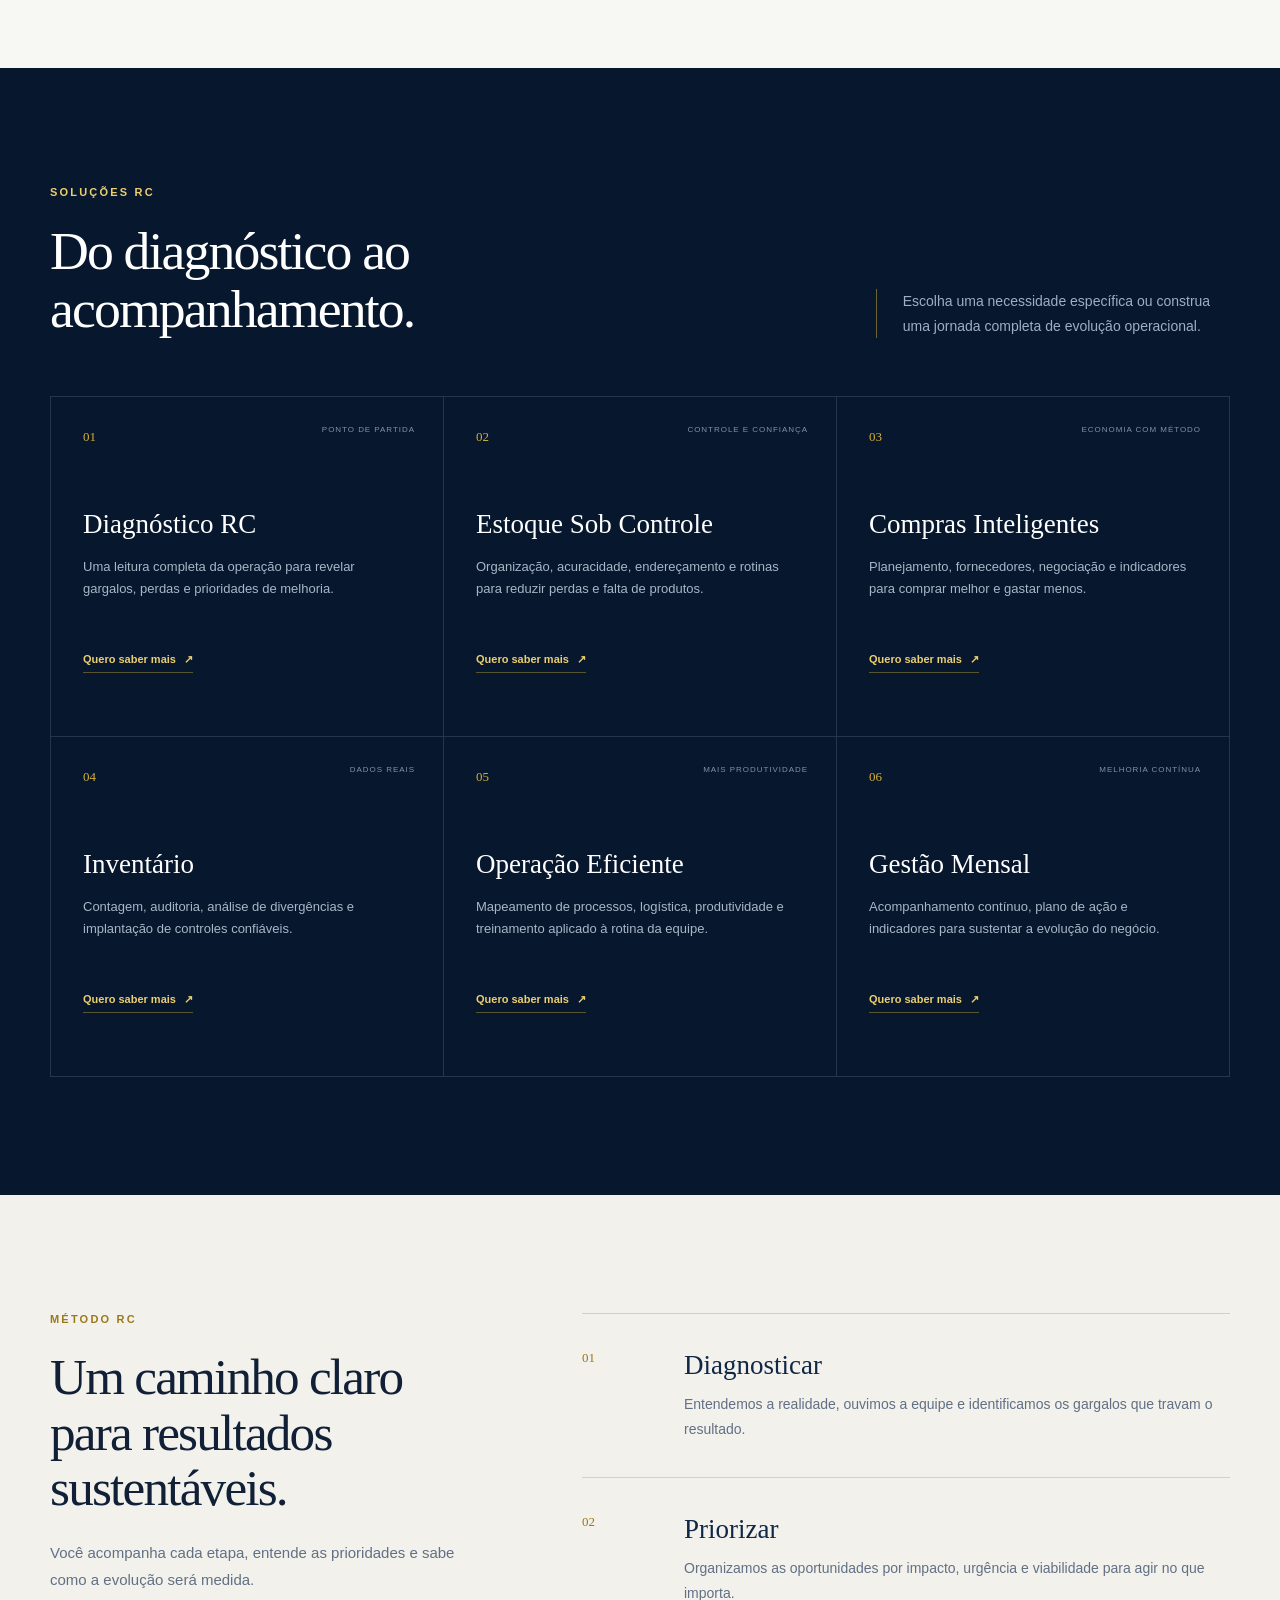
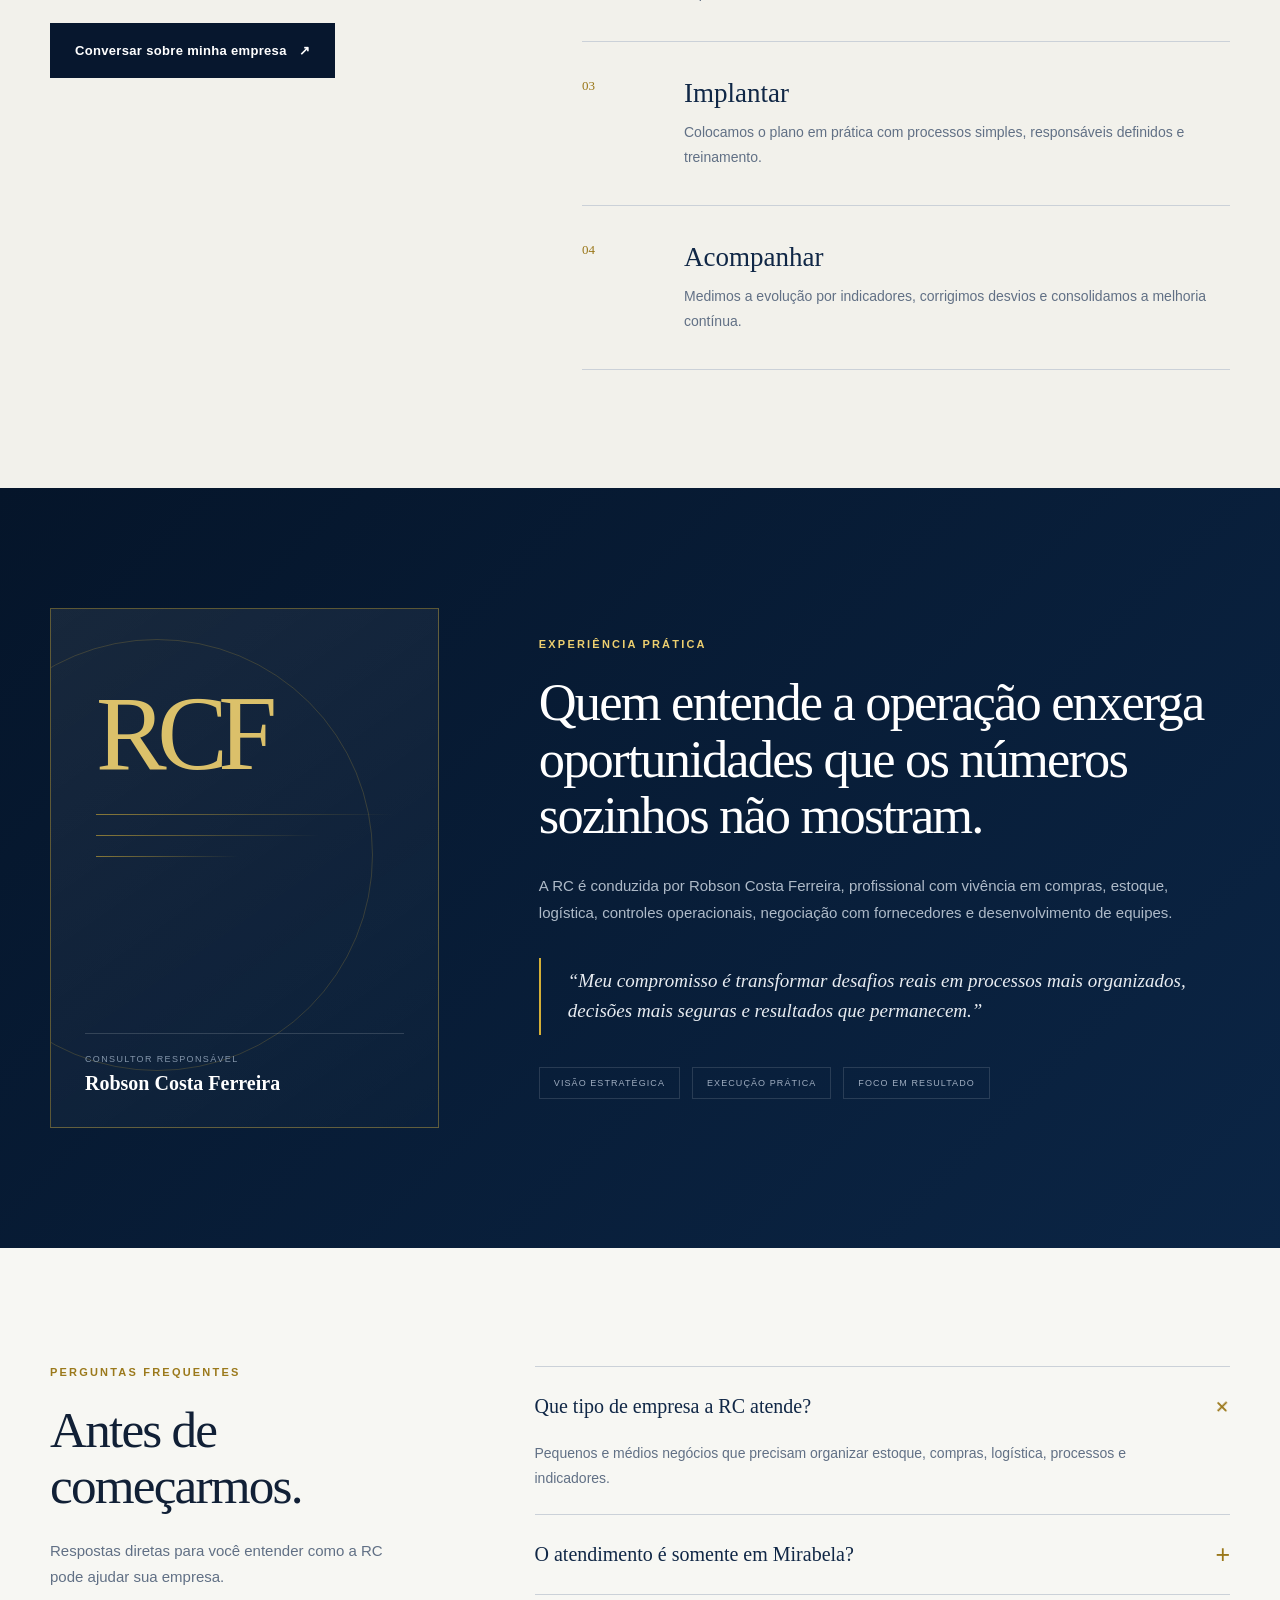
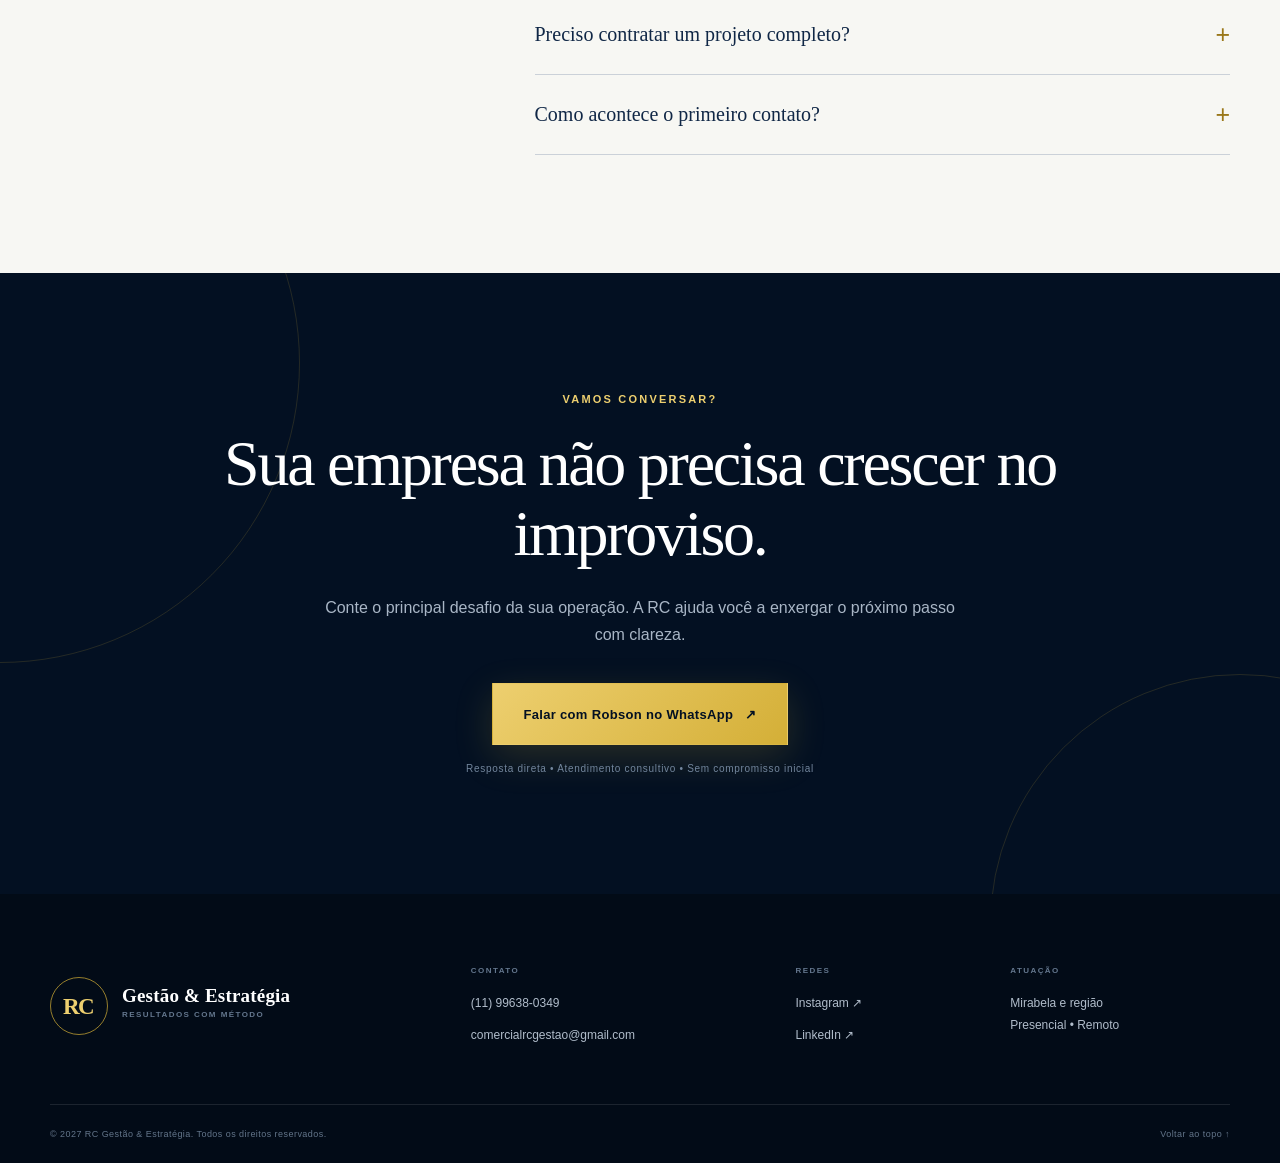
==== commit a3db457d: "Add faith banner and update layout styles Added a fixed banner with a quote and adjusted layout styl" ====
--- a/index.html
+++ b/index.html
@@ -39,10 +39,16 @@
 button, a { -webkit-tap-highlight-color: transparent; }
 .container { width: min(calc(100% - 48px), var(--max)); margin-inline: auto; }
 
+.faith-banner { position: fixed; z-index: 60; inset: 0 0 auto; height: 36px; display: flex; align-items: center; justify-content: center; gap: 13px; padding: 0 18px; background: linear-gradient(90deg, #b88d1d, var(--gold-light), #b88d1d); color: var(--navy-950); text-align: center; box-shadow: 0 2px 14px rgba(0,0,0,.18); }
+.faith-banner strong { font: italic 14px/1.2 Georgia, "Times New Roman", serif; }
+.faith-banner span { padding-left: 13px; border-left: 1px solid rgba(3,16,34,.38); font-size: 9px; font-weight: 800; letter-spacing: .13em; text-transform: uppercase; }
+
 .site-header {
   position: fixed;
   z-index: 50;
-  inset: 0 0 auto;
+  top: 36px;
+  left: 0;
+  right: 0;
   height: 82px;
   border-bottom: 1px solid rgba(255,255,255,.11);
   background: rgba(3,16,34,.84);
@@ -82,7 +88,7 @@
   position: relative;
   min-height: 830px;
   overflow: hidden;
-  padding-top: 82px;
+  padding-top: 118px;
   color: var(--white);
   background: linear-gradient(135deg, #031022 0%, #071a33 55%, #0d2544 100%);
 }
@@ -215,9 +221,6 @@
 .contact-inner > p:not(.section-kicker) { max-width: 650px; margin: 26px auto 35px; color: #a9b6c6; font-size: 16px; line-height: 1.7; }
 .button-large { min-height: 62px; padding-inline: 30px; }
 .contact-inner > small { margin-top: 18px; color: #73869d; font-size: 10px; letter-spacing: .07em; }
-.faith-note { display: flex; align-items: center; justify-content: center; gap: 14px; margin-top: 40px; padding: 20px 34px; border-top: 1px solid rgba(212,175,55,.38); border-bottom: 1px solid rgba(212,175,55,.38); }
-.faith-note span { color: #eef1f5; font: italic 19px/1.5 Georgia, "Times New Roman", serif; }
-.faith-note small { color: var(--gold-light); font-size: 10px; font-weight: 700; letter-spacing: .14em; text-transform: uppercase; }
 
 .site-footer { padding: 72px 0 24px; background: #020b17; color: var(--white); }
 .footer-top { display: grid; grid-template-columns: 1.35fr 1fr .6fr .8fr; gap: 50px; padding-bottom: 58px; }
@@ -244,11 +247,14 @@
 
 @media (max-width: 820px) {
   .container { width: min(calc(100% - 34px), var(--max)); }
-  .site-header { height: 70px; }
+  .faith-banner { height: 42px; gap: 8px; padding-inline: 10px; }
+  .faith-banner strong { font-size: 12px; }
+  .faith-banner span { padding-left: 8px; font-size: 8px; }
+  .site-header { top: 42px; height: 70px; }
   .desktop-nav { display: none; }
   .header-cta { padding: 10px 13px; font-size: 10px; }
   .brand-compact .brand-copy small { display: none; }
-  .hero { padding-top: 70px; }
+  .hero { padding-top: 112px; }
   .hero-content { min-height: auto; }
   .hero-copy { padding-top: 48px; }
   .hero h1 { font-size: clamp(44px, 12vw, 67px); }
@@ -300,8 +306,6 @@
   .founder-copy blockquote { font-size: 17px; }
   .contact-section { padding: 92px 0; }
   .contact-inner h2 { font-size: 43px; }
-  .faith-note { flex-direction: column; gap: 7px; padding-inline: 18px; }
-  .faith-note span { font-size: 17px; }
   .footer-top { grid-template-columns: 1fr; gap: 34px; }
   .footer-top > .brand { grid-column: auto; }
   .footer-bottom { align-items: flex-start; flex-direction: column; gap: 14px; }
@@ -316,6 +320,7 @@
   </style>
 </head>
 <body>
+  <div class="faith-banner" role="note"><strong>“Sem mim nada podeis fazer.”</strong><span>João 15:5</span></div>
   <header class="site-header">
     <div class="container header-inner">
       <a href="#inicio" class="logo-link" aria-label="Voltar ao início">
@@ -399,7 +404,7 @@
 
     <section class="contact-section" id="contato">
       <div class="contact-orb contact-orb-one" aria-hidden="true"></div><div class="contact-orb contact-orb-two" aria-hidden="true"></div>
-      <div class="container contact-inner"><p class="section-kicker section-kicker-light">Vamos conversar?</p><h2>Sua empresa não precisa crescer no improviso.</h2><p>Conte o principal desafio da sua operação. A RC ajuda você a enxergar o próximo passo com clareza.</p><a class="button button-gold button-large" href="https://wa.me/5511996380349?text=Ol%C3%A1%2C%20Robson!%20Conheci%20a%20RC%20pelo%20site%20e%20gostaria%20de%20conversar%20sobre%20minha%20empresa." target="_blank" rel="noreferrer">Falar com Robson no WhatsApp <span>↗</span></a><small>Resposta direta • Atendimento consultivo • Sem compromisso inicial</small><div class="faith-note"><span>“Sem mim nada podeis fazer.”</span><small>João 15:5</small></div></div>
+      <div class="container contact-inner"><p class="section-kicker section-kicker-light">Vamos conversar?</p><h2>Sua empresa não precisa crescer no improviso.</h2><p>Conte o principal desafio da sua operação. A RC ajuda você a enxergar o próximo passo com clareza.</p><a class="button button-gold button-large" href="https://wa.me/5511996380349?text=Ol%C3%A1%2C%20Robson!%20Conheci%20a%20RC%20pelo%20site%20e%20gostaria%20de%20conversar%20sobre%20minha%20empresa." target="_blank" rel="noreferrer">Falar com Robson no WhatsApp <span>↗</span></a><small>Resposta direta • Atendimento consultivo • Sem compromisso inicial</small></div>
     </section>
   </main>
 
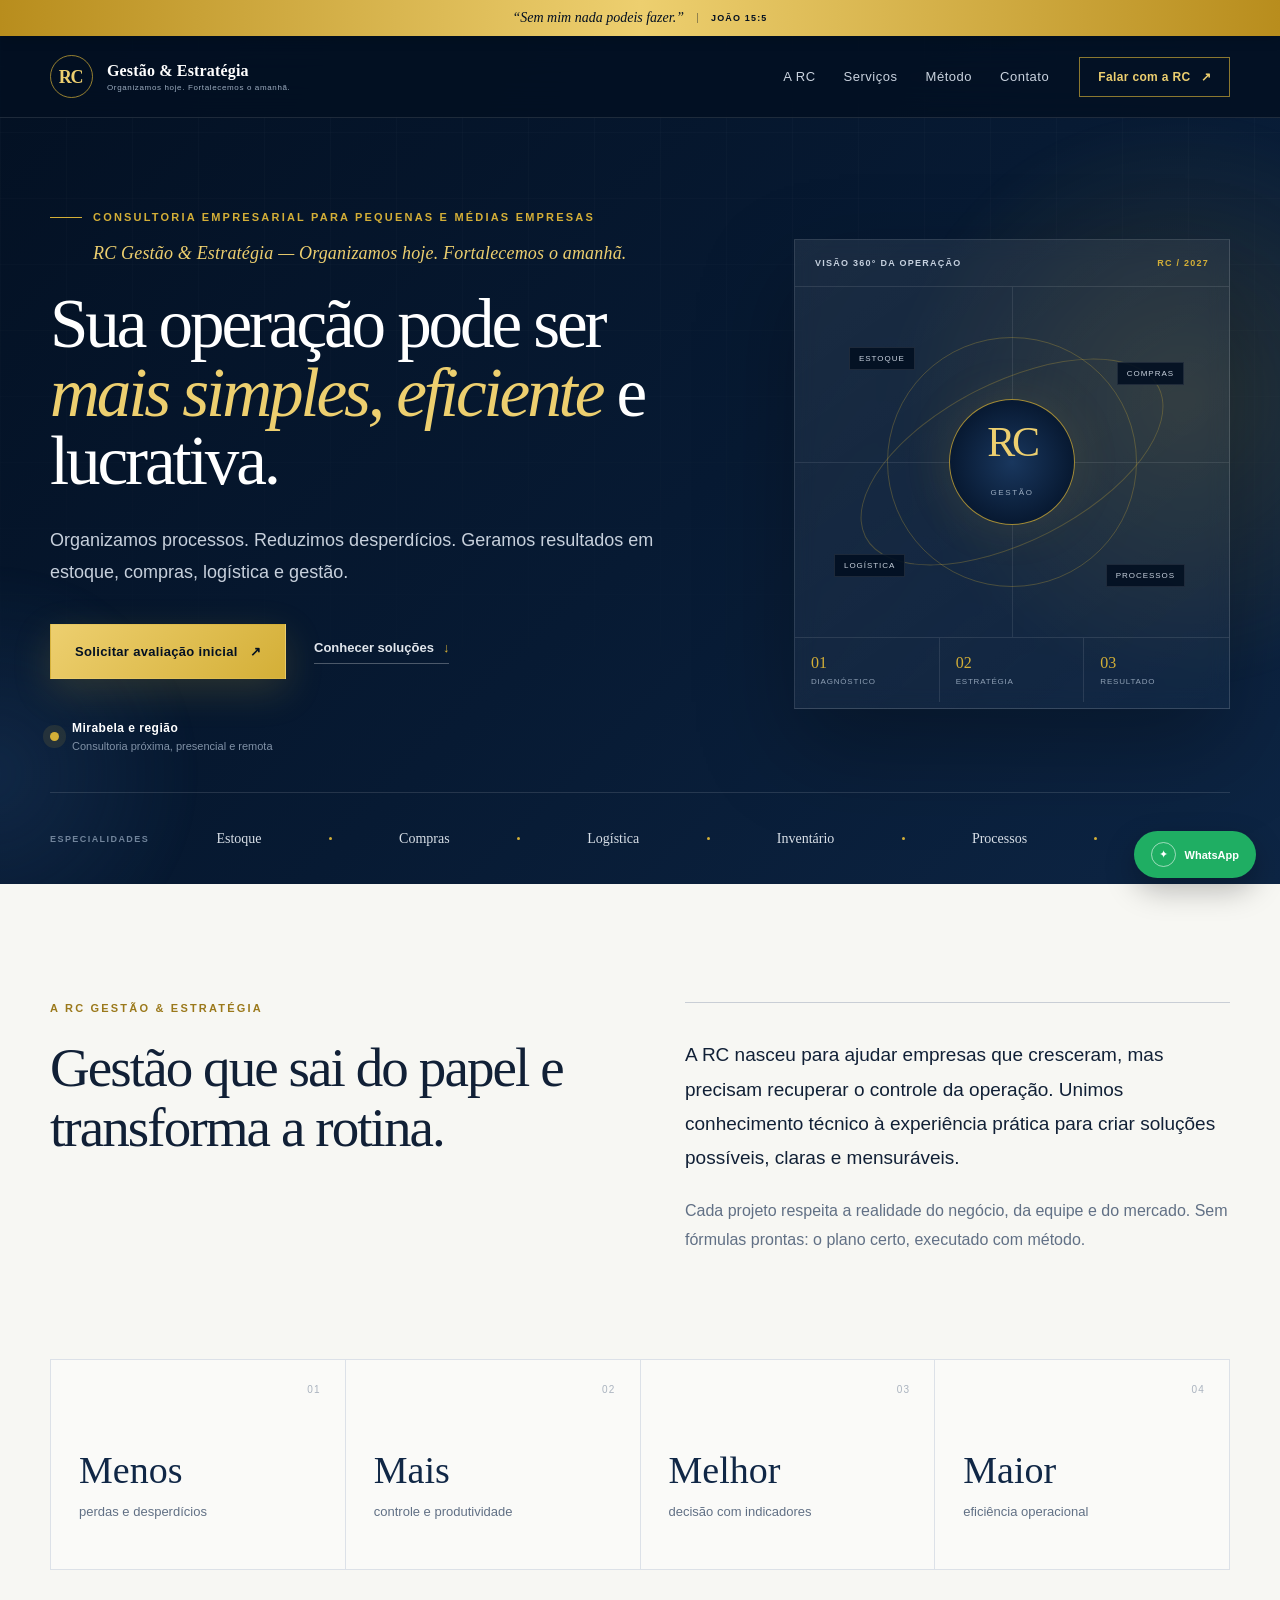
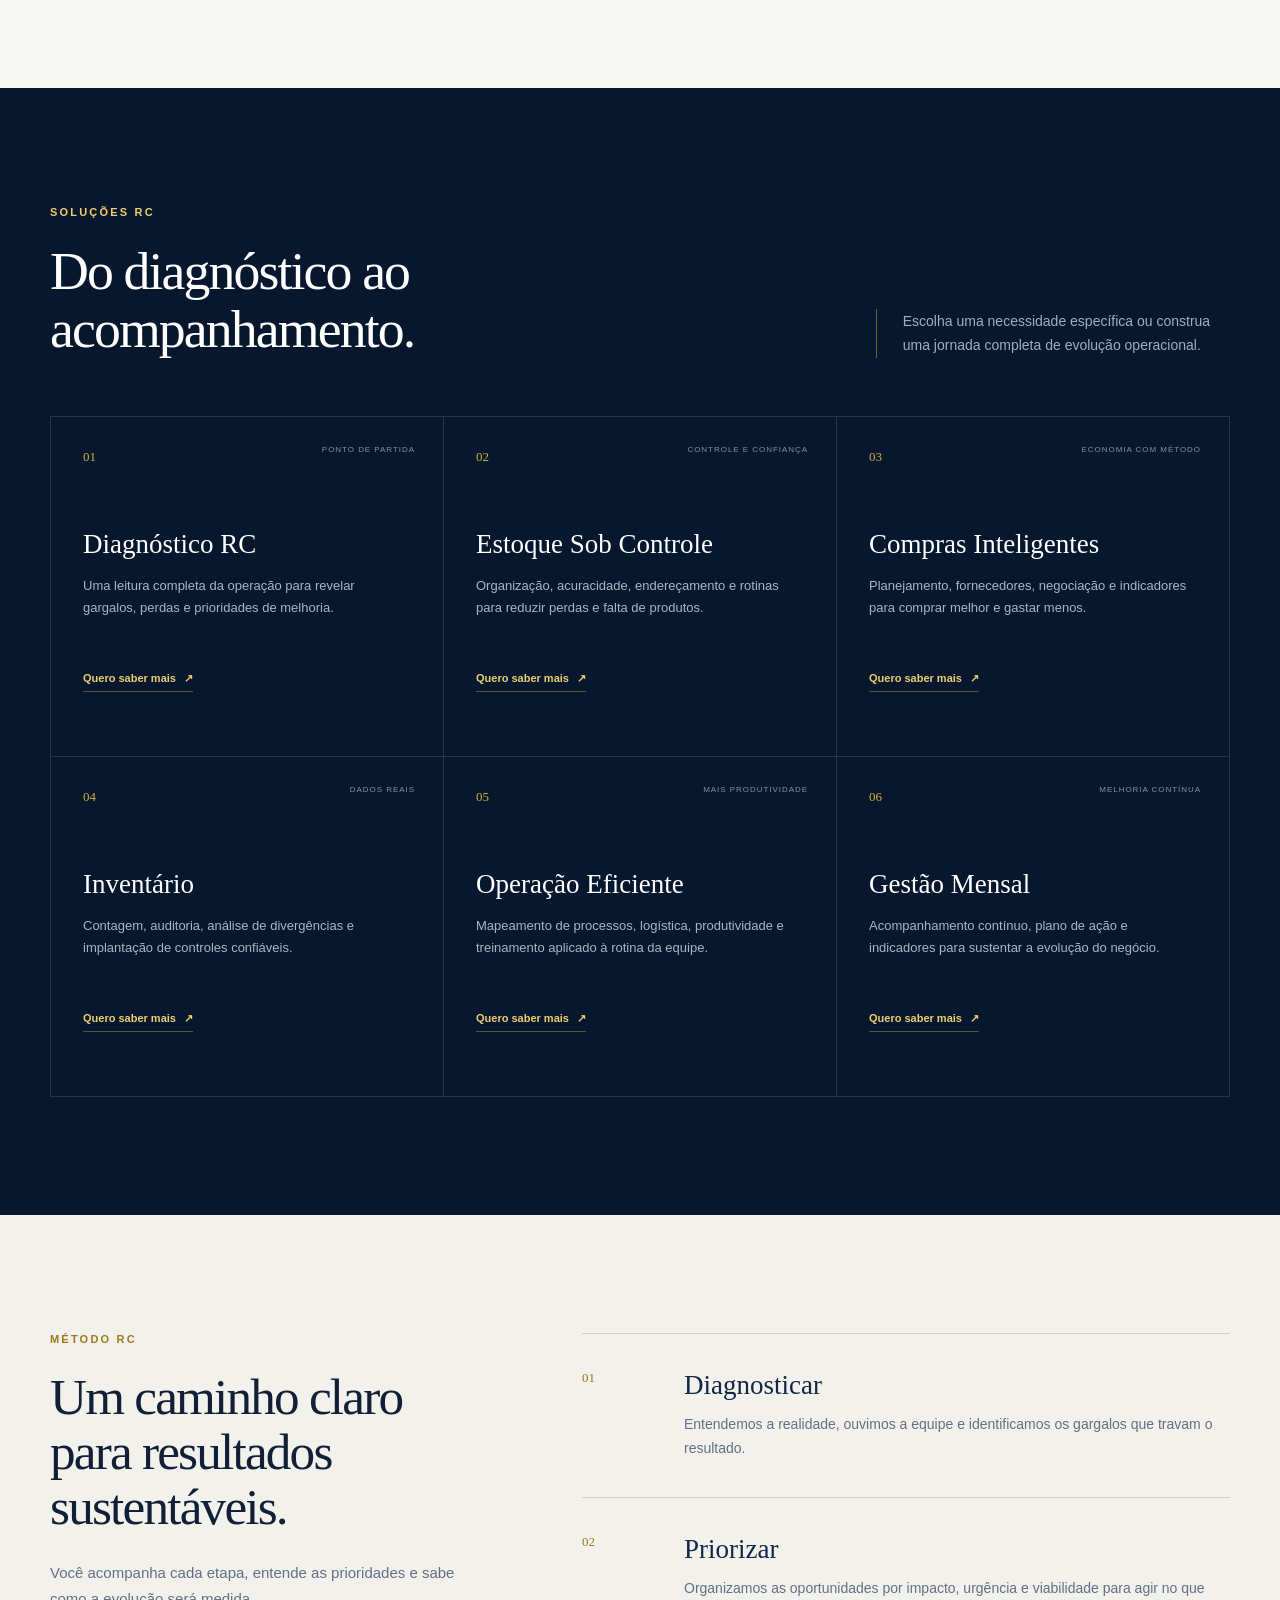
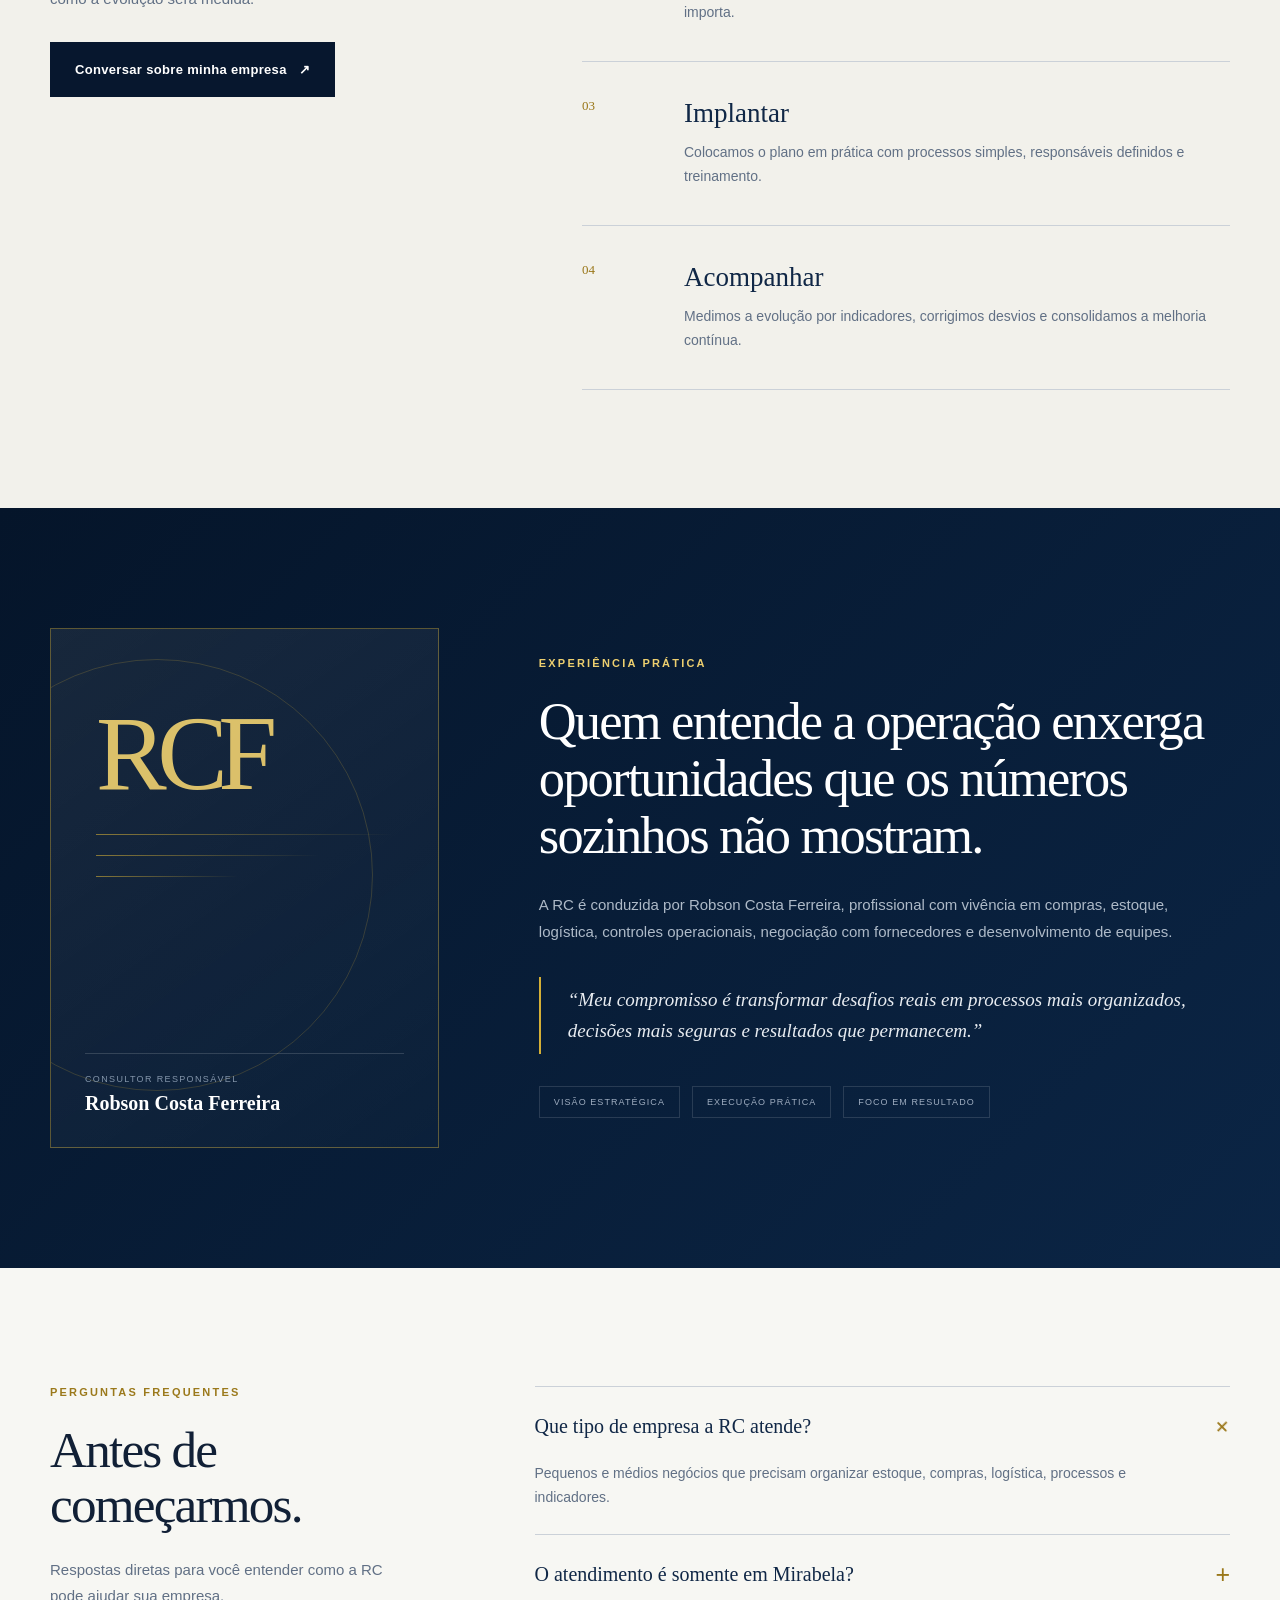
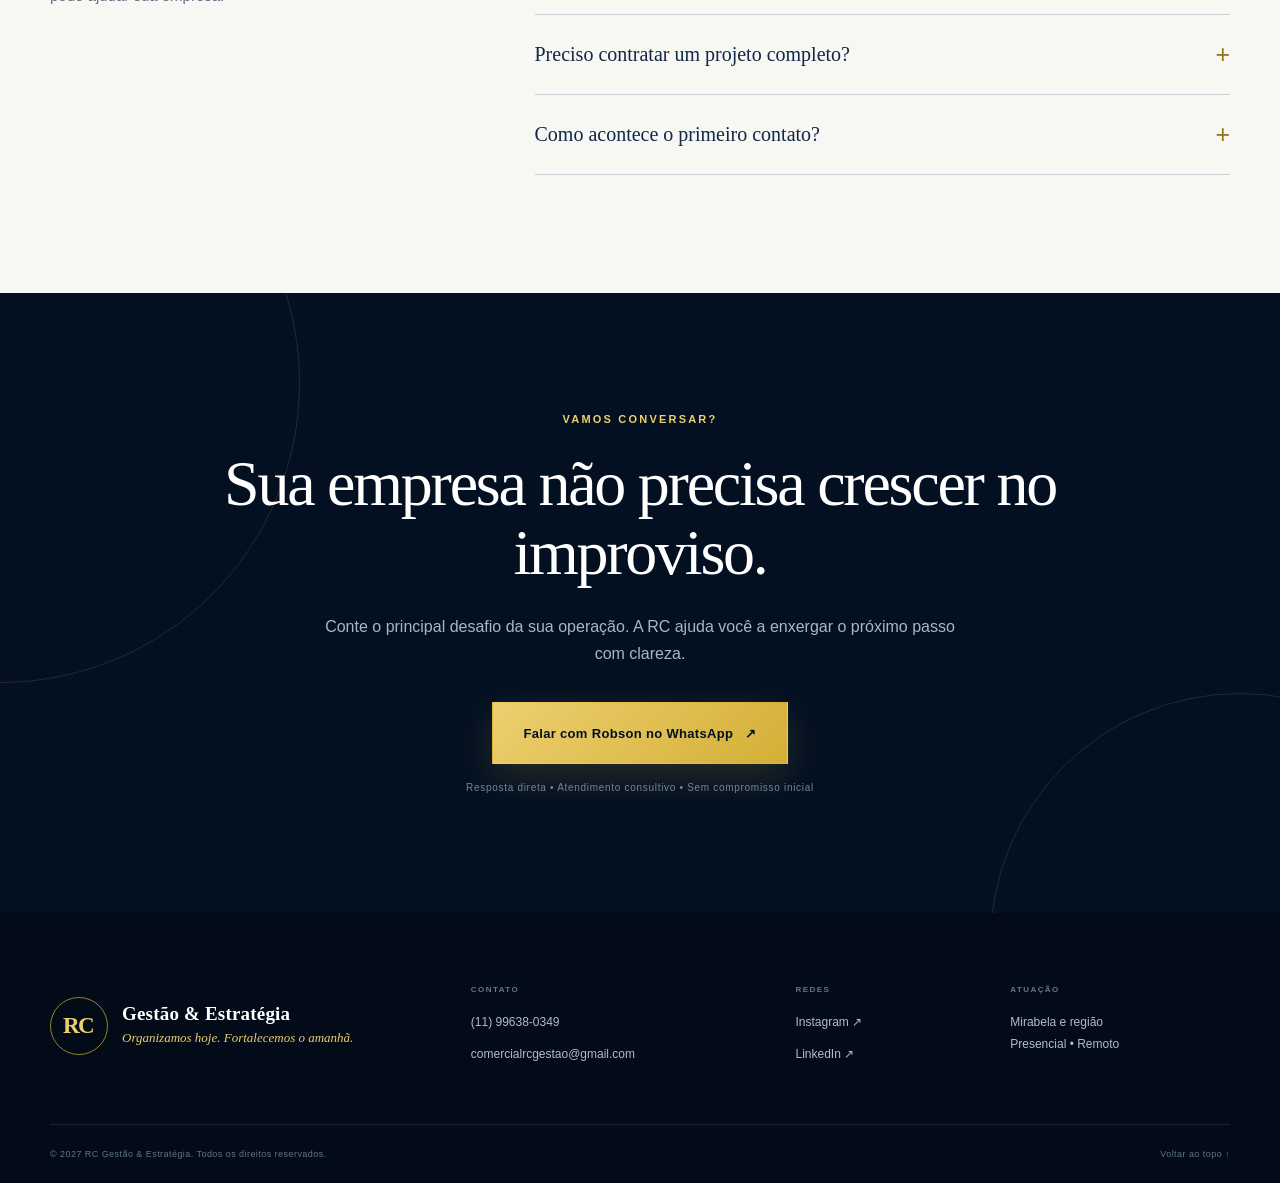
==== commit 787a9510: "Update fmt.Println message from 'Hello' to 'Goodbye'" ====
--- a/index.html
+++ b/index.html
@@ -6,8 +6,9 @@
   <meta name="description" content="Consultoria empresarial em estoque, compras, logística, inventário, processos e indicadores. Atendimento especializado em Mirabela e região.">
   <meta name="keywords" content="consultoria empresarial, gestão de estoque, compras estratégicas, logística, inventário, Mirabela, consultoria em Mirabela">
   <meta property="og:title" content="RC Gestão & Estratégia">
-  <meta property="og:description" content="Organizamos processos. Reduzimos desperdícios. Geramos resultados.">
+  <meta property="og:description" content="Organizamos hoje. Fortalecemos o amanhã.">
   <title>RC Gestão &amp; Estratégia | Consultoria Empresarial</title>
+
   <style>
 :root {
   --navy-950: #031022;
@@ -26,8 +27,14 @@
   --max: 1180px;
 }
 
-* { box-sizing: border-box; }
-html { scroll-behavior: smooth; }
+* {
+  box-sizing: border-box;
+}
+
+html {
+  scroll-behavior: smooth;
+}
+
 body {
   margin: 0;
   background: var(--paper);
@@ -35,13 +42,50 @@
   font-family: Arial, Helvetica, sans-serif;
   -webkit-font-smoothing: antialiased;
 }
-a { color: inherit; text-decoration: none; }
-button, a { -webkit-tap-highlight-color: transparent; }
-.container { width: min(calc(100% - 48px), var(--max)); margin-inline: auto; }
-
-.faith-banner { position: fixed; z-index: 60; inset: 0 0 auto; height: 36px; display: flex; align-items: center; justify-content: center; gap: 13px; padding: 0 18px; background: linear-gradient(90deg, #b88d1d, var(--gold-light), #b88d1d); color: var(--navy-950); text-align: center; box-shadow: 0 2px 14px rgba(0,0,0,.18); }
-.faith-banner strong { font: italic 14px/1.2 Georgia, "Times New Roman", serif; }
-.faith-banner span { padding-left: 13px; border-left: 1px solid rgba(3,16,34,.38); font-size: 9px; font-weight: 800; letter-spacing: .13em; text-transform: uppercase; }
+
+a {
+  color: inherit;
+  text-decoration: none;
+}
+
+button,
+a {
+  -webkit-tap-highlight-color: transparent;
+}
+
+.container {
+  width: min(calc(100% - 48px), var(--max));
+  margin-inline: auto;
+}
+
+.faith-banner {
+  position: fixed;
+  z-index: 60;
+  inset: 0 0 auto;
+  height: 36px;
+  display: flex;
+  align-items: center;
+  justify-content: center;
+  gap: 13px;
+  padding: 0 18px;
+  background: linear-gradient(90deg, #b88d1d, var(--gold-light), #b88d1d);
+  color: var(--navy-950);
+  text-align: center;
+  box-shadow: 0 2px 14px rgba(0,0,0,.18);
+}
+
+.faith-banner strong {
+  font: italic 14px/1.2 Georgia, "Times New Roman", serif;
+}
+
+.faith-banner span {
+  padding-left: 13px;
+  border-left: 1px solid rgba(3,16,34,.38);
+  font-size: 9px;
+  font-weight: 800;
+  letter-spacing: .13em;
+  text-transform: uppercase;
+}
 
 .site-header {
   position: fixed;
@@ -55,9 +99,26 @@
   backdrop-filter: blur(18px);
   color: var(--white);
 }
-.header-inner { height: 100%; display: flex; align-items: center; justify-content: space-between; gap: 30px; }
-.logo-link { flex: 0 0 auto; }
-.brand { display: flex; align-items: center; gap: 14px; color: var(--white); }
+
+.header-inner {
+  height: 100%;
+  display: flex;
+  align-items: center;
+  justify-content: space-between;
+  gap: 30px;
+}
+
+.logo-link {
+  flex: 0 0 auto;
+}
+
+.brand {
+  display: flex;
+  align-items: center;
+  gap: 14px;
+  color: var(--white);
+}
+
 .brand-mark {
   display: inline-grid;
   place-items: center;
@@ -68,21 +129,91 @@
   font: 700 23px/1 Georgia, "Times New Roman", serif;
   letter-spacing: -.07em;
   border-radius: 50%;
-}
-.brand-mark { text-indent: -2px; }
-.brand-copy { display: flex; flex-direction: column; gap: 3px; }
-.brand-copy strong { font-family: Georgia, "Times New Roman", serif; font-size: 19px; letter-spacing: .01em; }
-.brand-copy small { color: #9cacbf; font-size: 9px; letter-spacing: .19em; text-transform: uppercase; }
-.brand-compact .brand-mark { width: 43px; height: 43px; font-size: 18px; }
-.brand-compact .brand-copy strong { font-size: 16px; }
-.brand-compact .brand-copy small { font-size: 7px; }
-.desktop-nav { display: flex; align-items: center; gap: 28px; margin-left: auto; }
-.desktop-nav a { position: relative; color: #cad3df; font-size: 13px; letter-spacing: .04em; }
-.desktop-nav a::after { content: ""; position: absolute; left: 0; right: 100%; bottom: -10px; height: 1px; background: var(--gold); transition: right .25s ease; }
-.desktop-nav a:hover { color: var(--white); }
-.desktop-nav a:hover::after { right: 0; }
-.header-cta { display: inline-flex; align-items: center; gap: 10px; padding: 12px 18px; border: 1px solid rgba(212,175,55,.65); color: var(--gold-light); font-size: 12px; font-weight: 700; letter-spacing: .03em; transition: .25s ease; }
-.header-cta:hover { background: var(--gold); color: var(--navy-950); }
+  text-indent: -2px;
+}
+
+.brand-copy {
+  display: flex;
+  flex-direction: column;
+  gap: 3px;
+}
+
+.brand-copy strong {
+  font-family: Georgia, "Times New Roman", serif;
+  font-size: 19px;
+  letter-spacing: .01em;
+}
+
+.brand-copy small {
+  color: #9cacbf;
+  font-size: 9px;
+  letter-spacing: .08em;
+}
+
+.brand-compact .brand-mark {
+  width: 43px;
+  height: 43px;
+  font-size: 18px;
+}
+
+.brand-compact .brand-copy strong {
+  font-size: 16px;
+}
+
+.brand-compact .brand-copy small {
+  font-size: 8px;
+}
+
+.desktop-nav {
+  display: flex;
+  align-items: center;
+  gap: 28px;
+  margin-left: auto;
+}
+
+.desktop-nav a {
+  position: relative;
+  color: #cad3df;
+  font-size: 13px;
+  letter-spacing: .04em;
+}
+
+.desktop-nav a::after {
+  content: "";
+  position: absolute;
+  left: 0;
+  right: 100%;
+  bottom: -10px;
+  height: 1px;
+  background: var(--gold);
+  transition: right .25s ease;
+}
+
+.desktop-nav a:hover {
+  color: var(--white);
+}
+
+.desktop-nav a:hover::after {
+  right: 0;
+}
+
+.header-cta {
+  display: inline-flex;
+  align-items: center;
+  gap: 10px;
+  padding: 12px 18px;
+  border: 1px solid rgba(212,175,55,.65);
+  color: var(--gold-light);
+  font-size: 12px;
+  font-weight: 700;
+  letter-spacing: .03em;
+  transition: .25s ease;
+}
+
+.header-cta:hover {
+  background: var(--gold);
+  color: var(--navy-950);
+}
 
 .hero {
   position: relative;
@@ -92,331 +223,2109 @@
   color: var(--white);
   background: linear-gradient(135deg, #031022 0%, #071a33 55%, #0d2544 100%);
 }
-.hero-grid { position: absolute; inset: 0; opacity: .12; background-image: linear-gradient(rgba(255,255,255,.18) 1px, transparent 1px), linear-gradient(90deg, rgba(255,255,255,.18) 1px, transparent 1px); background-size: 66px 66px; mask-image: linear-gradient(to bottom, black, transparent 90%); }
-.hero-glow { position: absolute; border-radius: 50%; filter: blur(6px); pointer-events: none; }
-.hero-glow-one { width: 620px; height: 620px; right: -210px; top: 90px; background: radial-gradient(circle, rgba(212,175,55,.16), transparent 66%); }
-.hero-glow-two { width: 420px; height: 420px; left: -220px; bottom: -100px; background: radial-gradient(circle, rgba(60,109,167,.2), transparent 70%); }
-.hero-content { position: relative; z-index: 2; display: grid; grid-template-columns: minmax(0, 1.08fr) minmax(390px, .72fr); gap: 90px; align-items: center; min-height: 655px; padding-top: 38px; }
-.hero-copy { padding: 55px 0 40px; }
-.eyebrow, .section-kicker { margin: 0 0 24px; color: var(--gold); font-size: 11px; font-weight: 700; letter-spacing: .2em; text-transform: uppercase; }
-.eyebrow { display: flex; align-items: center; gap: 11px; }
-.eyebrow span { width: 32px; height: 1px; background: var(--gold); }
-.hero h1 { max-width: 720px; margin: 0; font-family: Georgia, "Times New Roman", serif; font-size: clamp(48px, 5.4vw, 76px); font-weight: 400; line-height: .99; letter-spacing: -.045em; }
-.hero h1 em { color: var(--gold-light); font-weight: 400; }
-.hero-lead { max-width: 625px; margin: 30px 0 0; color: #c7d0dc; font-size: 18px; line-height: 1.75; }
-.hero-actions { display: flex; align-items: center; gap: 28px; margin-top: 36px; }
-.button { display: inline-flex; align-items: center; justify-content: center; gap: 12px; min-height: 55px; padding: 0 24px; border: 1px solid transparent; font-size: 13px; font-weight: 700; letter-spacing: .025em; transition: transform .2s ease, box-shadow .2s ease, background .2s ease; }
-.button:hover { transform: translateY(-2px); }
-.button-gold { background: linear-gradient(135deg, var(--gold-light), var(--gold)); color: var(--navy-950); box-shadow: 0 12px 38px rgba(212,175,55,.18); }
-.button-gold:hover { box-shadow: 0 15px 46px rgba(212,175,55,.3); }
-.text-link { display: inline-flex; gap: 9px; align-items: center; color: #e1e6ec; font-size: 13px; font-weight: 700; border-bottom: 1px solid rgba(255,255,255,.28); padding-bottom: 8px; }
-.text-link span { color: var(--gold); }
-.hero-location { display: flex; gap: 13px; align-items: center; margin-top: 42px; }
-.location-dot { width: 9px; height: 9px; border-radius: 50%; background: var(--gold); box-shadow: 0 0 0 7px rgba(212,175,55,.12); }
-.hero-location p { display: flex; flex-direction: column; gap: 5px; margin: 0; }
-.hero-location strong { font-size: 12px; letter-spacing: .04em; }
-.hero-location small { color: #8192a7; font-size: 11px; }
-
-.hero-panel { position: relative; min-height: 470px; border: 1px solid rgba(255,255,255,.13); background: linear-gradient(145deg, rgba(255,255,255,.08), rgba(255,255,255,.025)); box-shadow: 0 38px 90px rgba(0,0,0,.28); backdrop-filter: blur(10px); }
-.panel-topline { display: flex; align-items: center; justify-content: space-between; padding: 18px 20px; border-bottom: 1px solid rgba(255,255,255,.1); color: #c6d1df; font-size: 9px; font-weight: 700; letter-spacing: .14em; text-transform: uppercase; }
-.panel-code { color: var(--gold); }
-.panel-center { position: relative; height: 350px; display: grid; place-items: center; overflow: hidden; }
-.panel-center::before, .panel-center::after { content: ""; position: absolute; background: rgba(255,255,255,.09); }
-.panel-center::before { width: 1px; height: 100%; }
-.panel-center::after { width: 100%; height: 1px; }
-.orbit { position: absolute; border: 1px solid rgba(212,175,55,.28); border-radius: 50%; }
-.orbit-one { width: 250px; height: 250px; }
-.orbit-two { width: 330px; height: 160px; transform: rotate(-27deg); }
-.panel-mark { z-index: 2; display: grid; place-items: center; width: 126px; height: 126px; border-radius: 50%; border: 1px solid rgba(212,175,55,.75); background: radial-gradient(circle, #19375e, #081a33 68%); box-shadow: 0 0 50px rgba(212,175,55,.12); }
-.panel-mark span { font: 400 42px/1 Georgia, "Times New Roman", serif; color: var(--gold-light); letter-spacing: -.08em; }
-.panel-mark small { margin-top: -23px; color: #9cadc1; font-size: 8px; text-transform: uppercase; letter-spacing: .2em; }
-.orbit-label { position: absolute; z-index: 3; padding: 6px 9px; border: 1px solid rgba(255,255,255,.1); background: rgba(3,16,34,.9); color: #c9d2de; font-size: 8px; letter-spacing: .12em; text-transform: uppercase; }
-.label-one { top: 60px; left: 54px; }.label-two { top: 75px; right: 45px; }.label-three { bottom: 60px; left: 39px; }.label-four { bottom: 50px; right: 44px; }
-.panel-bottom { display: grid; grid-template-columns: repeat(3, 1fr); border-top: 1px solid rgba(255,255,255,.1); }
-.panel-bottom div { display: flex; flex-direction: column; gap: 5px; padding: 16px; border-right: 1px solid rgba(255,255,255,.1); }
-.panel-bottom div:last-child { border-right: 0; }
-.panel-bottom strong { color: var(--gold); font: 400 16px Georgia, serif; }
-.panel-bottom span { color: #8fa0b5; font-size: 8px; letter-spacing: .1em; text-transform: uppercase; }
-.trust-strip { position: relative; z-index: 2; display: flex; align-items: center; justify-content: space-between; gap: 18px; min-height: 92px; border-top: 1px solid rgba(255,255,255,.12); color: #d8dfe7; }
-.trust-strip > span { color: #71849b; font-size: 9px; font-weight: 700; letter-spacing: .16em; text-transform: uppercase; }
-.trust-strip div { font-family: Georgia, serif; font-size: 14px; }
-.trust-strip i { width: 3px; height: 3px; border-radius: 50%; background: var(--gold); }
-
-.section { padding: 118px 0; }
-.section-light { background: var(--paper); }
-.split-heading { display: grid; grid-template-columns: 1fr 1fr; gap: 90px; align-items: start; }
-.section-kicker { color: #9b791b; }
-.section-kicker-light { color: var(--gold-light); }
-.split-heading h2, .section-heading-row h2, .method-sticky h2, .founder-copy h2, .faq-grid h2, .contact-inner h2 { margin: 0; font-family: Georgia, "Times New Roman", serif; font-weight: 400; letter-spacing: -.035em; line-height: 1.08; }
-.split-heading h2 { max-width: 560px; font-size: clamp(42px, 4.3vw, 62px); }
-.section-intro { padding-top: 35px; border-top: 1px solid #c9ced5; }
-.section-intro p { margin: 0 0 22px; color: var(--muted); font-size: 16px; line-height: 1.8; }
-.section-intro p:first-child { color: var(--ink); font-size: 19px; }
-.results-grid { display: grid; grid-template-columns: repeat(4, 1fr); margin-top: 82px; border-top: 1px solid var(--line); border-left: 1px solid var(--line); }
-.result-card { position: relative; min-height: 210px; padding: 30px 28px; border-right: 1px solid var(--line); border-bottom: 1px solid var(--line); background: rgba(255,255,255,.38); }
-.result-card span { position: absolute; right: 24px; top: 24px; color: #aab3bf; font-size: 10px; letter-spacing: .12em; }
-.result-card strong { display: block; margin-top: 58px; color: var(--navy-800); font: 400 38px Georgia, serif; }
-.result-card p { max-width: 160px; margin: 10px 0 0; color: var(--muted); font-size: 13px; line-height: 1.5; }
-
-.services-section { background: var(--navy-900); color: var(--white); }
-.section-heading-row { display: grid; grid-template-columns: 1.35fr .65fr; gap: 90px; align-items: end; margin-bottom: 58px; }
-.section-heading-row h2 { max-width: 650px; font-size: clamp(42px, 4.2vw, 62px); }
-.section-heading-row > p { margin: 0; padding-left: 26px; border-left: 1px solid rgba(212,175,55,.5); color: #9fafc1; font-size: 14px; line-height: 1.75; }
-.services-grid { display: grid; grid-template-columns: repeat(3, 1fr); border-top: 1px solid rgba(255,255,255,.13); border-left: 1px solid rgba(255,255,255,.13); }
-.service-card { position: relative; min-height: 340px; padding: 32px; border-right: 1px solid rgba(255,255,255,.13); border-bottom: 1px solid rgba(255,255,255,.13); transition: background .25s ease, transform .25s ease; }
-.service-card:hover { z-index: 2; transform: translateY(-5px); background: var(--navy-800); }
-.service-number { color: var(--gold); font: 400 13px Georgia, serif; }
-.service-tag { position: absolute; top: 28px; right: 28px; color: #8092a8; font-size: 8px; letter-spacing: .12em; text-transform: uppercase; }
-.service-card h3 { margin: 64px 0 15px; font: 400 27px/1.15 Georgia, serif; }
-.service-card p { min-height: 73px; margin: 0; color: #a9b6c6; font-size: 13px; line-height: 1.7; }
-.service-card a { display: inline-flex; align-items: center; gap: 8px; margin-top: 24px; padding-bottom: 6px; border-bottom: 1px solid rgba(212,175,55,.4); color: var(--gold-light); font-size: 11px; font-weight: 700; }
-
-.method-section { background: #f2f1eb; }
-.method-layout { display: grid; grid-template-columns: .8fr 1.2fr; gap: 100px; align-items: start; }
-.method-sticky { position: sticky; top: 130px; }
-.method-sticky h2 { font-size: clamp(42px, 4vw, 58px); }
-.method-sticky > p:not(.section-kicker) { max-width: 420px; margin: 25px 0 30px; color: var(--muted); font-size: 15px; line-height: 1.75; }
-.button-navy { background: var(--navy-900); color: var(--white); }
-.button-navy:hover { background: var(--navy-700); }
-.steps-list { border-top: 1px solid #cbd1d8; }
-.step-card { display: grid; grid-template-columns: 80px 1fr; gap: 22px; padding: 36px 0; border-bottom: 1px solid #cbd1d8; }
-.step-card > span { color: #9a7719; font: 400 13px Georgia, serif; }
-.step-card h3 { margin: 0 0 11px; color: var(--navy-800); font: 400 27px Georgia, serif; }
-.step-card p { max-width: 530px; margin: 0; color: var(--muted); font-size: 14px; line-height: 1.75; }
-
-.founder-section { padding: 120px 0; background: linear-gradient(135deg, #05152a, #0b2545); color: var(--white); overflow: hidden; }
-.founder-grid { display: grid; grid-template-columns: .72fr 1.28fr; gap: 100px; align-items: center; }
-.founder-card { position: relative; min-height: 520px; border: 1px solid rgba(212,175,55,.4); background: linear-gradient(145deg, rgba(255,255,255,.075), rgba(255,255,255,.015)); overflow: hidden; }
-.founder-card::before { content: ""; position: absolute; width: 430px; height: 430px; border: 1px solid rgba(212,175,55,.2); border-radius: 50%; left: -110px; top: 30px; }
-.founder-initials { position: absolute; left: 45px; top: 72px; color: var(--gold-light); font: 400 106px/1 Georgia, serif; letter-spacing: -.09em; opacity: .92; }
-.founder-lines { position: absolute; inset: 205px 45px auto; display: flex; flex-direction: column; gap: 20px; }
-.founder-lines span { display: block; height: 1px; background: linear-gradient(90deg, rgba(212,175,55,.6), transparent); }
-.founder-lines span:nth-child(2) { width: 75%; }.founder-lines span:nth-child(3) { width: 48%; }
-.founder-caption { position: absolute; inset: auto 34px 32px; display: flex; flex-direction: column; gap: 8px; padding-top: 20px; border-top: 1px solid rgba(255,255,255,.15); }
-.founder-caption small { color: #8496ab; font-size: 9px; letter-spacing: .15em; text-transform: uppercase; }
-.founder-caption strong { font-family: Georgia, serif; font-size: 20px; }
-.founder-copy h2 { max-width: 760px; font-size: clamp(40px, 4.1vw, 58px); }
-.founder-copy > p:not(.section-kicker) { max-width: 720px; margin: 28px 0; color: #aebac8; font-size: 15px; line-height: 1.8; }
-.founder-copy blockquote { margin: 32px 0; padding: 8px 0 8px 27px; border-left: 2px solid var(--gold); color: #e8ecf1; font: italic 19px/1.6 Georgia, serif; }
-.founder-points { display: flex; flex-wrap: wrap; gap: 12px; }
-.founder-points span { padding: 10px 14px; border: 1px solid rgba(255,255,255,.13); color: #9fadc0; font-size: 9px; letter-spacing: .12em; text-transform: uppercase; }
-
-.faq-section { background: var(--paper); }
-.faq-grid { display: grid; grid-template-columns: .7fr 1.3fr; gap: 110px; }
-.faq-grid h2 { font-size: clamp(42px, 4vw, 58px); }
-.faq-lead { max-width: 350px; margin-top: 25px; color: var(--muted); font-size: 15px; line-height: 1.7; }
-.faq-list { border-top: 1px solid #cbd1d8; }
-.faq-list details { border-bottom: 1px solid #cbd1d8; }
-.faq-list summary { list-style: none; display: flex; align-items: center; justify-content: space-between; gap: 20px; padding: 25px 0; cursor: pointer; color: var(--navy-800); font: 400 20px Georgia, serif; }
-.faq-list summary::-webkit-details-marker { display: none; }
-.faq-list summary span { color: #9a7719; font: 300 25px Arial, sans-serif; transition: transform .2s ease; }
-.faq-list details[open] summary span { transform: rotate(45deg); }
-.faq-list details p { max-width: 660px; margin: -5px 50px 24px 0; color: var(--muted); font-size: 14px; line-height: 1.75; }
-
-.contact-section { position: relative; padding: 120px 0; overflow: hidden; text-align: center; background: var(--navy-950); color: var(--white); }
-.contact-orb { position: absolute; border-radius: 50%; border: 1px solid rgba(212,175,55,.16); }
-.contact-orb-one { width: 600px; height: 600px; left: -300px; top: -210px; }.contact-orb-two { width: 500px; height: 500px; right: -210px; bottom: -280px; }
-.contact-inner { position: relative; z-index: 2; display: flex; align-items: center; flex-direction: column; }
-.contact-inner h2 { max-width: 900px; font-size: clamp(44px, 5vw, 70px); }
-.contact-inner > p:not(.section-kicker) { max-width: 650px; margin: 26px auto 35px; color: #a9b6c6; font-size: 16px; line-height: 1.7; }
-.button-large { min-height: 62px; padding-inline: 30px; }
-.contact-inner > small { margin-top: 18px; color: #73869d; font-size: 10px; letter-spacing: .07em; }
-
-.site-footer { padding: 72px 0 24px; background: #020b17; color: var(--white); }
-.footer-top { display: grid; grid-template-columns: 1.35fr 1fr .6fr .8fr; gap: 50px; padding-bottom: 58px; }
-.footer-contact, .footer-social, .footer-region { display: flex; flex-direction: column; gap: 10px; }
-.footer-top small { margin-bottom: 8px; color: #64778e; font-size: 8px; font-weight: 700; letter-spacing: .18em; text-transform: uppercase; }
-.footer-top a, .footer-top p { margin: 0; color: #b1bdcb; font-size: 12px; line-height: 1.8; }
-.footer-top a:hover { color: var(--gold-light); }
-.footer-bottom { display: flex; align-items: center; justify-content: space-between; padding-top: 24px; border-top: 1px solid rgba(255,255,255,.1); color: #63758a; font-size: 9px; letter-spacing: .05em; }
-.floating-whatsapp { position: fixed; z-index: 45; right: 24px; bottom: 22px; display: flex; align-items: center; gap: 9px; min-height: 47px; padding: 0 17px; border-radius: 30px; background: #1fae63; color: white; box-shadow: 0 12px 30px rgba(0,0,0,.26); font-size: 11px; }
-.floating-whatsapp span { display: grid; place-items: center; width: 25px; height: 25px; border-radius: 50%; border: 1px solid rgba(255,255,255,.55); }
+
+.hero-grid {
+  position: absolute;
+  inset: 0;
+  opacity: .12;
+  background-image:
+    linear-gradient(rgba(255,255,255,.18) 1px, transparent 1px),
+    linear-gradient(90deg, rgba(255,255,255,.18) 1px, transparent 1px);
+  background-size: 66px 66px;
+  mask-image: linear-gradient(to bottom, black, transparent 90%);
+}
+
+.hero-glow {
+  position: absolute;
+  border-radius: 50%;
+  filter: blur(6px);
+  pointer-events: none;
+}
+
+.hero-glow-one {
+  width: 620px;
+  height: 620px;
+  right: -210px;
+  top: 90px;
+  background: radial-gradient(circle, rgba(212,175,55,.16), transparent 66%);
+}
+
+.hero-glow-two {
+  width: 420px;
+  height: 420px;
+  left: -220px;
+  bottom: -100px;
+  background: radial-gradient(circle, rgba(60,109,167,.2), transparent 70%);
+}
+
+.hero-content {
+  position: relative;
+  z-index: 2;
+  display: grid;
+  grid-template-columns: minmax(0, 1.08fr) minmax(390px, .72fr);
+  gap: 90px;
+  align-items: center;
+  min-height: 655px;
+  padding-top: 38px;
+}
+
+.hero-copy {
+  padding: 55px 0 40px;
+}
+
+.eyebrow,
+.section-kicker {
+  margin: 0 0 24px;
+  color: var(--gold);
+  font-size: 11px;
+  font-weight: 700;
+  letter-spacing: .2em;
+  text-transform: uppercase;
+}
+
+.eyebrow {
+  display: flex;
+  align-items: center;
+  gap: 11px;
+}
+
+.eyebrow span {
+  width: 32px;
+  height: 1px;
+  background: var(--gold);
+}
+
+.hero-signature {
+  margin: -7px 0 24px;
+  padding-left: 43px;
+  color: var(--gold-light);
+  font: italic 18px/1.45 Georgia, "Times New Roman", serif;
+  letter-spacing: .01em;
+}
+
+.hero h1 {
+  max-width: 720px;
+  margin: 0;
+  font-family: Georgia, "Times New Roman", serif;
+  font-size: clamp(48px, 5.4vw, 76px);
+  font-weight: 400;
+  line-height: .99;
+  letter-spacing: -.045em;
+}
+
+.hero h1 em {
+  color: var(--gold-light);
+  font-weight: 400;
+}
+
+.hero-lead {
+  max-width: 625px;
+  margin: 30px 0 0;
+  color: #c7d0dc;
+  font-size: 18px;
+  line-height: 1.75;
+}
+
+.hero-actions {
+  display: flex;
+  align-items: center;
+  gap: 28px;
+  margin-top: 36px;
+}
+
+.button {
+  display: inline-flex;
+  align-items: center;
+  justify-content: center;
+  gap: 12px;
+  min-height: 55px;
+  padding: 0 24px;
+  border: 1px solid transparent;
+  font-size: 13px;
+  font-weight: 700;
+  letter-spacing: .025em;
+  transition: transform .2s ease, box-shadow .2s ease, background .2s ease;
+}
+
+.button:hover {
+  transform: translateY(-2px);
+}
+
+.button-gold {
+  background: linear-gradient(135deg, var(--gold-light), var(--gold));
+  color: var(--navy-950);
+  box-shadow: 0 12px 38px rgba(212,175,55,.18);
+}
+
+.button-gold:hover {
+  box-shadow: 0 15px 46px rgba(212,175,55,.3);
+}
+
+.text-link {
+  display: inline-flex;
+  gap: 9px;
+  align-items: center;
+  color: #e1e6ec;
+  font-size: 13px;
+  font-weight: 700;
+  border-bottom: 1px solid rgba(255,255,255,.28);
+  padding-bottom: 8px;
+}
+
+.text-link span {
+  color: var(--gold);
+}
+
+.hero-location {
+  display: flex;
+  gap: 13px;
+  align-items: center;
+  margin-top: 42px;
+}
+
+.location-dot {
+  width: 9px;
+  height: 9px;
+  border-radius: 50%;
+  background: var(--gold);
+  box-shadow: 0 0 0 7px rgba(212,175,55,.12);
+}
+
+.hero-location p {
+  display: flex;
+  flex-direction: column;
+  gap: 5px;
+  margin: 0;
+}
+
+.hero-location strong {
+  font-size: 12px;
+  letter-spacing: .04em;
+}
+
+.hero-location small {
+  color: #8192a7;
+  font-size: 11px;
+}
+
+.hero-panel {
+  position: relative;
+  min-height: 470px;
+  border: 1px solid rgba(255,255,255,.13);
+  background: linear-gradient(145deg, rgba(255,255,255,.08), rgba(255,255,255,.025));
+  box-shadow: 0 38px 90px rgba(0,0,0,.28);
+  backdrop-filter: blur(10px);
+}
+
+.panel-topline {
+  display: flex;
+  align-items: center;
+  justify-content: space-between;
+  padding: 18px 20px;
+  border-bottom: 1px solid rgba(255,255,255,.1);
+  color: #c6d1df;
+  font-size: 9px;
+  font-weight: 700;
+  letter-spacing: .14em;
+  text-transform: uppercase;
+}
+
+.panel-code {
+  color: var(--gold);
+}
+
+.panel-center {
+  position: relative;
+  height: 350px;
+  display: grid;
+  place-items: center;
+  overflow: hidden;
+}
+
+.panel-center::before,
+.panel-center::after {
+  content: "";
+  position: absolute;
+  background: rgba(255,255,255,.09);
+}
+
+.panel-center::before {
+  width: 1px;
+  height: 100%;
+}
+
+.panel-center::after {
+  width: 100%;
+  height: 1px;
+}
+
+.orbit {
+  position: absolute;
+  border: 1px solid rgba(212,175,55,.28);
+  border-radius: 50%;
+}
+
+.orbit-one {
+  width: 250px;
+  height: 250px;
+}
+
+.orbit-two {
+  width: 330px;
+  height: 160px;
+  transform: rotate(-27deg);
+}
+
+.panel-mark {
+  z-index: 2;
+  display: grid;
+  place-items: center;
+  width: 126px;
+  height: 126px;
+  border-radius: 50%;
+  border: 1px solid rgba(212,175,55,.75);
+  background: radial-gradient(circle, #19375e, #081a33 68%);
+  box-shadow: 0 0 50px rgba(212,175,55,.12);
+}
+
+.panel-mark span {
+  font: 400 42px/1 Georgia, "Times New Roman", serif;
+  color: var(--gold-light);
+  letter-spacing: -.08em;
+}
+
+.panel-mark small {
+  margin-top: -23px;
+  color: #9cadc1;
+  font-size: 8px;
+  text-transform: uppercase;
+  letter-spacing: .2em;
+}
+
+.orbit-label {
+  position: absolute;
+  z-index: 3;
+  padding: 6px 9px;
+  border: 1px solid rgba(255,255,255,.1);
+  background: rgba(3,16,34,.9);
+  color: #c9d2de;
+  font-size: 8px;
+  letter-spacing: .12em;
+  text-transform: uppercase;
+}
+
+.label-one {
+  top: 60px;
+  left: 54px;
+}
+
+.label-two {
+  top: 75px;
+  right: 45px;
+}
+
+.label-three {
+  bottom: 60px;
+  left: 39px;
+}
+
+.label-four {
+  bottom: 50px;
+  right: 44px;
+}
+
+.panel-bottom {
+  display: grid;
+  grid-template-columns: repeat(3, 1fr);
+  border-top: 1px solid rgba(255,255,255,.1);
+}
+
+.panel-bottom div {
+  display: flex;
+  flex-direction: column;
+  gap: 5px;
+  padding: 16px;
+  border-right: 1px solid rgba(255,255,255,.1);
+}
+
+.panel-bottom div:last-child {
+  border-right: 0;
+}
+
+.panel-bottom strong {
+  color: var(--gold);
+  font: 400 16px Georgia, serif;
+}
+
+.panel-bottom span {
+  color: #8fa0b5;
+  font-size: 8px;
+  letter-spacing: .1em;
+  text-transform: uppercase;
+}
+
+.trust-strip {
+  position: relative;
+  z-index: 2;
+  display: flex;
+  align-items: center;
+  justify-content: space-between;
+  gap: 18px;
+  min-height: 92px;
+  border-top: 1px solid rgba(255,255,255,.12);
+  color: #d8dfe7;
+}
+
+.trust-strip > span {
+  color: #71849b;
+  font-size: 9px;
+  font-weight: 700;
+  letter-spacing: .16em;
+  text-transform: uppercase;
+}
+
+.trust-strip div {
+  font-family: Georgia, serif;
+  font-size: 14px;
+}
+
+.trust-strip i {
+  width: 3px;
+  height: 3px;
+  border-radius: 50%;
+  background: var(--gold);
+}
+
+.section {
+  padding: 118px 0;
+}
+
+.section-light {
+  background: var(--paper);
+}
+
+.split-heading {
+  display: grid;
+  grid-template-columns: 1fr 1fr;
+  gap: 90px;
+  align-items: start;
+}
+
+.section-kicker {
+  color: #9b791b;
+}
+
+.section-kicker-light {
+  color: var(--gold-light);
+}
+
+.split-heading h2,
+.section-heading-row h2,
+.method-sticky h2,
+.founder-copy h2,
+.faq-grid h2,
+.contact-inner h2 {
+  margin: 0;
+  font-family: Georgia, "Times New Roman", serif;
+  font-weight: 400;
+  letter-spacing: -.035em;
+  line-height: 1.08;
+}
+
+.split-heading h2 {
+  max-width: 560px;
+  font-size: clamp(42px, 4.3vw, 62px);
+}
+
+.section-intro {
+  padding-top: 35px;
+  border-top: 1px solid #c9ced5;
+}
+
+.section-intro p {
+  margin: 0 0 22px;
+  color: var(--muted);
+  font-size: 16px;
+  line-height: 1.8;
+}
+
+.section-intro p:first-child {
+  color: var(--ink);
+  font-size: 19px;
+}
+
+.results-grid {
+  display: grid;
+  grid-template-columns: repeat(4, 1fr);
+  margin-top: 82px;
+  border-top: 1px solid var(--line);
+  border-left: 1px solid var(--line);
+}
+
+.result-card {
+  position: relative;
+  min-height: 210px;
+  padding: 30px 28px;
+  border-right: 1px solid var(--line);
+  border-bottom: 1px solid var(--line);
+  background: rgba(255,255,255,.38);
+}
+
+.result-card span {
+  position: absolute;
+  right: 24px;
+  top: 24px;
+  color: #aab3bf;
+  font-size: 10px;
+  letter-spacing: .12em;
+}
+
+.result-card strong {
+  display: block;
+  margin-top: 58px;
+  color: var(--navy-800);
+  font: 400 38px Georgia, serif;
+}
+
+.result-card p {
+  max-width: 160px;
+  margin: 10px 0 0;
+  color: var(--muted);
+  font-size: 13px;
+  line-height: 1.5;
+}
+
+.services-section {
+  background: var(--navy-900);
+  color: var(--white);
+}
+
+.section-heading-row {
+  display: grid;
+  grid-template-columns: 1.35fr .65fr;
+  gap: 90px;
+  align-items: end;
+  margin-bottom: 58px;
+}
+
+.section-heading-row h2 {
+  max-width: 650px;
+  font-size: clamp(42px, 4.2vw, 62px);
+}
+
+.section-heading-row > p {
+  margin: 0;
+  padding-left: 26px;
+  border-left: 1px solid rgba(212,175,55,.5);
+  color: #9fafc1;
+  font-size: 14px;
+  line-height: 1.75;
+}
+
+.services-grid {
+  display: grid;
+  grid-template-columns: repeat(3, 1fr);
+  border-top: 1px solid rgba(255,255,255,.13);
+  border-left: 1px solid rgba(255,255,255,.13);
+}
+
+.service-card {
+  position: relative;
+  min-height: 340px;
+  padding: 32px;
+  border-right: 1px solid rgba(255,255,255,.13);
+  border-bottom: 1px solid rgba(255,255,255,.13);
+  transition: background .25s ease, transform .25s ease;
+}
+
+.service-card:hover {
+  z-index: 2;
+  transform: translateY(-5px);
+  background: var(--navy-800);
+}
+
+.service-number {
+  color: var(--gold);
+  font: 400 13px Georgia, serif;
+}
+
+.service-tag {
+  position: absolute;
+  top: 28px;
+  right: 28px;
+  color: #8092a8;
+  font-size: 8px;
+  letter-spacing: .12em;
+  text-transform: uppercase;
+}
+
+.service-card h3 {
+  margin: 64px 0 15px;
+  font: 400 27px/1.15 Georgia, serif;
+}
+
+.service-card p {
+  min-height: 73px;
+  margin: 0;
+  color: #a9b6c6;
+  font-size: 13px;
+  line-height: 1.7;
+}
+
+.service-card a {
+  display: inline-flex;
+  align-items: center;
+  gap: 8px;
+  margin-top: 24px;
+  padding-bottom: 6px;
+  border-bottom: 1px solid rgba(212,175,55,.4);
+  color: var(--gold-light);
+  font-size: 11px;
+  font-weight: 700;
+}
+
+.method-section {
+  background: #f2f1eb;
+}
+
+.method-layout {
+  display: grid;
+  grid-template-columns: .8fr 1.2fr;
+  gap: 100px;
+  align-items: start;
+}
+
+.method-sticky {
+  position: sticky;
+  top: 130px;
+}
+
+.method-sticky h2 {
+  font-size: clamp(42px, 4vw, 58px);
+}
+
+.method-sticky > p:not(.section-kicker) {
+  max-width: 420px;
+  margin: 25px 0 30px;
+  color: var(--muted);
+  font-size: 15px;
+  line-height: 1.75;
+}
+
+.button-navy {
+  background: var(--navy-900);
+  color: var(--white);
+}
+
+.button-navy:hover {
+  background: var(--navy-700);
+}
+
+.steps-list {
+  border-top: 1px solid #cbd1d8;
+}
+
+.step-card {
+  display: grid;
+  grid-template-columns: 80px 1fr;
+  gap: 22px;
+  padding: 36px 0;
+  border-bottom: 1px solid #cbd1d8;
+}
+
+.step-card > span {
+  color: #9a7719;
+  font: 400 13px Georgia, serif;
+}
+
+.step-card h3 {
+  margin: 0 0 11px;
+  color: var(--navy-800);
+  font: 400 27px Georgia, serif;
+}
+
+.step-card p {
+  max-width: 530px;
+  margin: 0;
+  color: var(--muted);
+  font-size: 14px;
+  line-height: 1.75;
+}
+
+.founder-section {
+  padding: 120px 0;
+  background: linear-gradient(135deg, #05152a, #0b2545);
+  color: var(--white);
+  overflow: hidden;
+}
+
+.founder-grid {
+  display: grid;
+  grid-template-columns: .72fr 1.28fr;
+  gap: 100px;
+  align-items: center;
+}
+
+.founder-card {
+  position: relative;
+  min-height: 520px;
+  border: 1px solid rgba(212,175,55,.4);
+  background: linear-gradient(145deg, rgba(255,255,255,.075), rgba(255,255,255,.015));
+  overflow: hidden;
+}
+
+.founder-card::before {
+  content: "";
+  position: absolute;
+  width: 430px;
+  height: 430px;
+  border: 1px solid rgba(212,175,55,.2);
+  border-radius: 50%;
+  left: -110px;
+  top: 30px;
+}
+
+.founder-initials {
+  position: absolute;
+  left: 45px;
+  top: 72px;
+  color: var(--gold-light);
+  font: 400 106px/1 Georgia, serif;
+  letter-spacing: -.09em;
+  opacity: .92;
+}
+
+.founder-lines {
+  position: absolute;
+  inset: 205px 45px auto;
+  display: flex;
+  flex-direction: column;
+  gap: 20px;
+}
+
+.founder-lines span {
+  display: block;
+  height: 1px;
+  background: linear-gradient(90deg, rgba(212,175,55,.6), transparent);
+}
+
+.founder-lines span:nth-child(2) {
+  width: 75%;
+}
+
+.founder-lines span:nth-child(3) {
+  width: 48%;
+}
+
+.founder-caption {
+  position: absolute;
+  inset: auto 34px 32px;
+  display: flex;
+  flex-direction: column;
+  gap: 8px;
+  padding-top: 20px;
+  border-top: 1px solid rgba(255,255,255,.15);
+}
+
+.founder-caption small {
+  color: #8496ab;
+  font-size: 9px;
+  letter-spacing: .15em;
+  text-transform: uppercase;
+}
+
+.founder-caption strong {
+  font-family: Georgia, serif;
+  font-size: 20px;
+}
+
+.founder-copy h2 {
+  max-width: 760px;
+  font-size: clamp(40px, 4.1vw, 58px);
+}
+
+.founder-copy > p:not(.section-kicker) {
+  max-width: 720px;
+  margin: 28px 0;
+  color: #aebac8;
+  font-size: 15px;
+  line-height: 1.8;
+}
+
+.founder-copy blockquote {
+  margin: 32px 0;
+  padding: 8px 0 8px 27px;
+  border-left: 2px solid var(--gold);
+  color: #e8ecf1;
+  font: italic 19px/1.6 Georgia, serif;
+}
+
+.founder-points {
+  display: flex;
+  flex-wrap: wrap;
+  gap: 12px;
+}
+
+.founder-points span {
+  padding: 10px 14px;
+  border: 1px solid rgba(255,255,255,.13);
+  color: #9fadc0;
+  font-size: 9px;
+  letter-spacing: .12em;
+  text-transform: uppercase;
+}
+
+.faq-section {
+  background: var(--paper);
+}
+
+.faq-grid {
+  display: grid;
+  grid-template-columns: .7fr 1.3fr;
+  gap: 110px;
+}
+
+.faq-grid h2 {
+  font-size: clamp(42px, 4vw, 58px);
+}
+
+.faq-lead {
+  max-width: 350px;
+  margin-top: 25px;
+  color: var(--muted);
+  font-size: 15px;
+  line-height: 1.7;
+}
+
+.faq-list {
+  border-top: 1px solid #cbd1d8;
+}
+
+.faq-list details {
+  border-bottom: 1px solid #cbd1d8;
+}
+
+.faq-list summary {
+  list-style: none;
+  display: flex;
+  align-items: center;
+  justify-content: space-between;
+  gap: 20px;
+  padding: 25px 0;
+  cursor: pointer;
+  color: var(--navy-800);
+  font: 400 20px Georgia, serif;
+}
+
+.faq-list summary::-webkit-details-marker {
+  display: none;
+}
+
+.faq-list summary span {
+  color: #9a7719;
+  font: 300 25px Arial, sans-serif;
+  transition: transform .2s ease;
+}
+
+.faq-list details[open] summary span {
+  transform: rotate(45deg);
+}
+
+.faq-list details p {
+  max-width: 660px;
+  margin: -5px 50px 24px 0;
+  color: var(--muted);
+  font-size: 14px;
+  line-height: 1.75;
+}
+
+.contact-section {
+  position: relative;
+  padding: 120px 0;
+  overflow: hidden;
+  text-align: center;
+  background: var(--navy-950);
+  color: var(--white);
+}
+
+.contact-orb {
+  position: absolute;
+  border-radius: 50%;
+  border: 1px solid rgba(212,175,55,.16);
+}
+
+.contact-orb-one {
+  width: 600px;
+  height: 600px;
+  left: -300px;
+  top: -210px;
+}
+
+.contact-orb-two {
+  width: 500px;
+  height: 500px;
+  right: -210px;
+  bottom: -280px;
+}
+
+.contact-inner {
+  position: relative;
+  z-index: 2;
+  display: flex;
+  align-items: center;
+  flex-direction: column;
+}
+
+.contact-inner h2 {
+  max-width: 900px;
+  font-size: clamp(44px, 5vw, 70px);
+}
+
+.contact-inner > p:not(.section-kicker) {
+  max-width: 650px;
+  margin: 26px auto 35px;
+  color: #a9b6c6;
+  font-size: 16px;
+  line-height: 1.7;
+}
+
+.button-large {
+  min-height: 62px;
+  padding-inline: 30px;
+}
+
+.contact-inner > small {
+  margin-top: 18px;
+  color: #73869d;
+  font-size: 10px;
+  letter-spacing: .07em;
+}
+
+.site-footer {
+  padding: 72px 0 24px;
+  background: #020b17;
+  color: var(--white);
+}
+
+.footer-top {
+  display: grid;
+  grid-template-columns: 1.35fr 1fr .6fr .8fr;
+  gap: 50px;
+  padding-bottom: 58px;
+}
+
+.footer-contact,
+.footer-social,
+.footer-region {
+  display: flex;
+  flex-direction: column;
+  gap: 10px;
+}
+
+.footer-top small {
+  margin-bottom: 8px;
+  color: #64778e;
+  font-size: 8px;
+  font-weight: 700;
+  letter-spacing: .18em;
+  text-transform: uppercase;
+}
+
+.footer-top a,
+.footer-top p {
+  margin: 0;
+  color: #b1bdcb;
+  font-size: 12px;
+  line-height: 1.8;
+}
+
+.footer-top a:hover {
+  color: var(--gold-light);
+}
+
+.footer-bottom {
+  display: flex;
+  align-items: center;
+  justify-content: space-between;
+  padding-top: 24px;
+  border-top: 1px solid rgba(255,255,255,.1);
+  color: #63758a;
+  font-size: 9px;
+  letter-spacing: .05em;
+}
+
+.footer-slogan {
+  color: var(--gold-light);
+  font: italic 13px/1.5 Georgia, serif;
+}
+
+.floating-whatsapp {
+  position: fixed;
+  z-index: 45;
+  right: 24px;
+  bottom: 22px;
+  display: flex;
+  align-items: center;
+  gap: 9px;
+  min-height: 47px;
+  padding: 0 17px;
+  border-radius: 30px;
+  background: #1fae63;
+  color: white;
+  box-shadow: 0 12px 30px rgba(0,0,0,.26);
+  font-size: 11px;
+}
+
+.floating-whatsapp span {
+  display: grid;
+  place-items: center;
+  width: 25px;
+  height: 25px;
+  border-radius: 50%;
+  border: 1px solid rgba(255,255,255,.55);
+}
 
 @media (max-width: 1020px) {
-  .hero { min-height: auto; }
-  .hero-content { grid-template-columns: 1fr; gap: 20px; padding-top: 35px; padding-bottom: 70px; }
-  .hero-copy { padding-bottom: 10px; }
-  .hero-panel { width: min(100%, 570px); }
-  .trust-strip { overflow-x: auto; justify-content: flex-start; padding-right: 20px; }
-  .trust-strip > * { flex: 0 0 auto; }
-  .services-grid { grid-template-columns: repeat(2, 1fr); }
-  .founder-grid { gap: 55px; }
-  .footer-top { grid-template-columns: 1.2fr 1fr 1fr; }
-  .footer-region { grid-column: 2; }
+  .hero {
+    min-height: auto;
+  }
+
+  .hero-content {
+    grid-template-columns: 1fr;
+    gap: 20px;
+    padding-top: 35px;
+    padding-bottom: 70px;
+  }
+
+  .hero-copy {
+    padding-bottom: 10px;
+  }
+
+  .hero-panel {
+    width: min(100%, 570px);
+  }
+
+  .trust-strip {
+    overflow-x: auto;
+    justify-content: flex-start;
+    padding-right: 20px;
+  }
+
+  .trust-strip > * {
+    flex: 0 0 auto;
+  }
+
+  .services-grid {
+    grid-template-columns: repeat(2, 1fr);
+  }
+
+  .founder-grid {
+    gap: 55px;
+  }
+
+  .footer-top {
+    grid-template-columns: 1.2fr 1fr 1fr;
+  }
+
+  .footer-region {
+    grid-column: 2;
+  }
 }
 
 @media (max-width: 820px) {
-  .container { width: min(calc(100% - 34px), var(--max)); }
-  .faith-banner { height: 42px; gap: 8px; padding-inline: 10px; }
-  .faith-banner strong { font-size: 12px; }
-  .faith-banner span { padding-left: 8px; font-size: 8px; }
-  .site-header { top: 42px; height: 70px; }
-  .desktop-nav { display: none; }
-  .header-cta { padding: 10px 13px; font-size: 10px; }
-  .brand-compact .brand-copy small { display: none; }
-  .hero { padding-top: 112px; }
-  .hero-content { min-height: auto; }
-  .hero-copy { padding-top: 48px; }
-  .hero h1 { font-size: clamp(44px, 12vw, 67px); }
-  .hero-lead { font-size: 16px; }
-  .split-heading, .section-heading-row, .method-layout, .founder-grid, .faq-grid { grid-template-columns: 1fr; gap: 48px; }
-  .section { padding: 88px 0; }
-  .section-intro { padding-top: 25px; }
-  .results-grid { grid-template-columns: repeat(2, 1fr); margin-top: 55px; }
-  .section-heading-row { align-items: start; }
-  .section-heading-row > p { max-width: 550px; }
-  .method-sticky { position: static; }
-  .founder-card { width: min(100%, 470px); min-height: 460px; }
-  .faq-grid { gap: 35px; }
-  .footer-top { grid-template-columns: 1fr 1fr; }
-  .footer-top > .brand { grid-column: 1 / -1; margin-bottom: 15px; }
-  .footer-region { grid-column: auto; }
+  .container {
+    width: min(calc(100% - 34px), var(--max));
+  }
+
+  .faith-banner {
+    height: 42px;
+    gap: 8px;
+    padding-inline: 10px;
+  }
+
+  .faith-banner strong {
+    font-size: 12px;
+  }
+
+  .faith-banner span {
+    padding-left: 8px;
+    font-size: 8px;
+  }
+
+  .site-header {
+    top: 42px;
+    height: 70px;
+  }
+
+  .desktop-nav {
+    display: none;
+  }
+
+  .header-cta {
+    padding: 10px 13px;
+    font-size: 10px;
+  }
+
+  .brand-compact .brand-copy small {
+    display: none;
+  }
+
+  .hero {
+    padding-top: 112px;
+  }
+
+  .hero-content {
+    min-height: auto;
+  }
+
+  .hero-copy {
+    padding-top: 48px;
+  }
+
+  .hero h1 {
+    font-size: clamp(44px, 12vw, 67px);
+  }
+
+  .hero-lead {
+    font-size: 16px;
+  }
+
+  .hero-signature {
+    padding-left: 0;
+    font-size: 16px;
+  }
+
+  .split-heading,
+  .section-heading-row,
+  .method-layout,
+  .founder-grid,
+  .faq-grid {
+    grid-template-columns: 1fr;
+    gap: 48px;
+  }
+
+  .section {
+    padding: 88px 0;
+  }
+
+  .section-intro {
+    padding-top: 25px;
+  }
+
+  .results-grid {
+    grid-template-columns: repeat(2, 1fr);
+    margin-top: 55px;
+  }
+
+  .section-heading-row {
+    align-items: start;
+  }
+
+  .section-heading-row > p {
+    max-width: 550px;
+  }
+
+  .method-sticky {
+    position: static;
+  }
+
+  .founder-card {
+    width: min(100%, 470px);
+    min-height: 460px;
+  }
+
+  .faq-grid {
+    gap: 35px;
+  }
+
+  .footer-top {
+    grid-template-columns: 1fr 1fr;
+  }
+
+  .footer-top > .brand {
+    grid-column: 1 / -1;
+    margin-bottom: 15px;
+  }
+
+  .footer-region {
+    grid-column: auto;
+  }
 }
 
 @media (max-width: 560px) {
-  .container { width: min(calc(100% - 28px), var(--max)); }
-  .brand-compact .brand-copy { display: none; }
-  .header-cta { margin-left: auto; }
-  .hero-copy { padding-top: 42px; }
-  .eyebrow { font-size: 9px; line-height: 1.5; }
-  .hero h1 { font-size: 45px; line-height: 1.03; }
-  .hero-lead { margin-top: 24px; font-size: 15px; }
-  .hero-actions { align-items: stretch; flex-direction: column; gap: 18px; }
-  .button { width: 100%; text-align: center; }
-  .text-link { align-self: flex-start; }
-  .hero-panel { min-height: 400px; }
-  .panel-center { height: 285px; }
-  .orbit-one { width: 200px; height: 200px; }
-  .orbit-two { width: 275px; height: 130px; }
-  .panel-mark { width: 105px; height: 105px; }
-  .panel-mark span { font-size: 34px; }
-  .label-one { left: 20px; top: 45px; }.label-two { right: 16px; top: 58px; }.label-three { left: 16px; bottom: 48px; }.label-four { right: 18px; bottom: 38px; }
-  .trust-strip { min-height: 74px; }
-  .split-heading h2, .section-heading-row h2, .method-sticky h2, .founder-copy h2, .faq-grid h2 { font-size: 40px; }
-  .results-grid, .services-grid { grid-template-columns: 1fr; }
-  .result-card { min-height: 170px; }
-  .result-card strong { margin-top: 40px; }
-  .service-card { min-height: 315px; }
-  .method-layout { gap: 55px; }
-  .step-card { grid-template-columns: 45px 1fr; }
-  .founder-section { padding: 88px 0; }
-  .founder-card { min-height: 390px; }
-  .founder-initials { left: 28px; top: 60px; font-size: 78px; }
-  .founder-lines { inset-inline: 28px; }
-  .founder-copy blockquote { font-size: 17px; }
-  .contact-section { padding: 92px 0; }
-  .contact-inner h2 { font-size: 43px; }
-  .footer-top { grid-template-columns: 1fr; gap: 34px; }
-  .footer-top > .brand { grid-column: auto; }
-  .footer-bottom { align-items: flex-start; flex-direction: column; gap: 14px; }
-  .floating-whatsapp { right: 14px; bottom: 14px; }
+  .container {
+    width: min(calc(100% - 28px), var(--max));
+  }
+
+  .brand-compact .brand-copy {
+    display: none;
+  }
+
+  .header-cta {
+    margin-left: auto;
+  }
+
+  .hero-copy {
+    padding-top: 42px;
+  }
+
+  .eyebrow {
+    font-size: 9px;
+    line-height: 1.5;
+  }
+
+  .hero h1 {
+    font-size: 45px;
+    line-height: 1.03;
+  }
+
+  .hero-lead {
+    margin-top: 24px;
+    font-size: 15px;
+  }
+
+  .hero-actions {
+    align-items: stretch;
+    flex-direction: column;
+    gap: 18px;
+  }
+
+  .button {
+    width: 100%;
+    text-align: center;
+  }
+
+  .text-link {
+    align-self: flex-start;
+  }
+
+  .hero-panel {
+    min-height: 400px;
+  }
+
+  .panel-center {
+    height: 285px;
+  }
+
+  .orbit-one {
+    width: 200px;
+    height: 200px;
+  }
+
+  .orbit-two {
+    width: 275px;
+    height: 130px;
+  }
+
+  .panel-mark {
+    width: 105px;
+    height: 105px;
+  }
+
+  .panel-mark span {
+    font-size: 34px;
+  }
+
+  .label-one {
+    left: 20px;
+    top: 45px;
+  }
+
+  .label-two {
+    right: 16px;
+    top: 58px;
+  }
+
+  .label-three {
+    left: 16px;
+    bottom: 48px;
+  }
+
+  .label-four {
+    right: 18px;
+    bottom: 38px;
+  }
+
+  .trust-strip {
+    min-height: 74px;
+  }
+
+  .split-heading h2,
+  .section-heading-row h2,
+  .method-sticky h2,
+  .founder-copy h2,
+  .faq-grid h2 {
+    font-size: 40px;
+  }
+
+  .results-grid,
+  .services-grid {
+    grid-template-columns: 1fr;
+  }
+
+  .result-card {
+    min-height: 170px;
+  }
+
+  .result-card strong {
+    margin-top: 40px;
+  }
+
+  .service-card {
+    min-height: 315px;
+  }
+
+  .method-layout {
+    gap: 55px;
+  }
+
+  .step-card {
+    grid-template-columns: 45px 1fr;
+  }
+
+  .founder-section {
+    padding: 88px 0;
+  }
+
+  .founder-card {
+    min-height: 390px;
+  }
+
+  .founder-initials {
+    left: 28px;
+    top: 60px;
+    font-size: 78px;
+  }
+
+  .founder-lines {
+    inset-inline: 28px;
+  }
+
+  .founder-copy blockquote {
+    font-size: 17px;
+  }
+
+  .contact-section {
+    padding: 92px 0;
+  }
+
+  .contact-inner h2 {
+    font-size: 43px;
+  }
+
+  .footer-top {
+    grid-template-columns: 1fr;
+    gap: 34px;
+  }
+
+  .footer-top > .brand {
+    grid-column: auto;
+  }
+
+  .footer-bottom {
+    align-items: flex-start;
+    flex-direction: column;
+    gap: 14px;
+  }
+
+  .floating-whatsapp {
+    right: 14px;
+    bottom: 14px;
+  }
 }
 
 @media (prefers-reduced-motion: reduce) {
-  html { scroll-behavior: auto; }
-  *, *::before, *::after { transition-duration: .01ms !important; animation-duration: .01ms !important; }
-}
-
+  html {
+    scroll-behavior: auto;
+  }
+
+  *,
+  *::before,
+  *::after {
+    transition-duration: .01ms !important;
+    animation-duration: .01ms !important;
+  }
+}
   </style>
 </head>
+
 <body>
-  <div class="faith-banner" role="note"><strong>“Sem mim nada podeis fazer.”</strong><span>João 15:5</span></div>
+
+  <div class="faith-banner" role="note">
+    <strong>“Sem mim nada podeis fazer.”</strong>
+    <span>João 15:5</span>
+  </div>
+
   <header class="site-header">
     <div class="container header-inner">
+
       <a href="#inicio" class="logo-link" aria-label="Voltar ao início">
-        <span class="brand brand-compact"><span class="brand-mark">RC</span><span class="brand-copy"><strong>Gestão &amp; Estratégia</strong><small>Resultados com método</small></span></span>
+        <span class="brand brand-compact">
+          <span class="brand-mark">RC</span>
+
+          <span class="brand-copy">
+            <strong>Gestão &amp; Estratégia</strong>
+            <small>Organizamos hoje. Fortalecemos o amanhã.</small>
+          </span>
+        </span>
       </a>
-      <nav class="desktop-nav" aria-label="Navegação principal"><a href="#sobre">A RC</a><a href="#servicos">Serviços</a><a href="#metodo">Método</a><a href="#contato">Contato</a></nav>
-      <a class="header-cta" href="https://wa.me/5511996380349?text=Ol%C3%A1%2C%20Robson!%20Conheci%20a%20RC%20pelo%20site%20e%20gostaria%20de%20conversar%20sobre%20minha%20empresa." target="_blank" rel="noreferrer">Falar com a RC <span aria-hidden="true">↗</span></a>
+
+      <nav class="desktop-nav" aria-label="Navegação principal">
+        <a href="#sobre">A RC</a>
+        <a href="#servicos">Serviços</a>
+        <a href="#metodo">Método</a>
+        <a href="#contato">Contato</a>
+      </nav>
+
+      <a
+        class="header-cta"
+        href="https://wa.me/5511996380349?text=Ol%C3%A1%2C%20Robson!%20Conheci%20a%20RC%20pelo%20site%20e%20gostaria%20de%20conversar%20sobre%20minha%20empresa."
+        target="_blank"
+        rel="noreferrer">
+        Falar com a RC <span aria-hidden="true">↗</span>
+      </a>
+
     </div>
   </header>
 
   <main>
+
     <section class="hero" id="inicio">
-      <div class="hero-grid" aria-hidden="true"></div><div class="hero-glow hero-glow-one" aria-hidden="true"></div><div class="hero-glow hero-glow-two" aria-hidden="true"></div>
+
+      <div class="hero-grid" aria-hidden="true"></div>
+      <div class="hero-glow hero-glow-one" aria-hidden="true"></div>
+      <div class="hero-glow hero-glow-two" aria-hidden="true"></div>
+
       <div class="container hero-content">
+
         <div class="hero-copy">
-          <p class="eyebrow"><span></span> Consultoria empresarial para pequenas e médias empresas</p>
-          <h1>Sua operação pode ser <em>mais simples, eficiente</em> e lucrativa.</h1>
-          <p class="hero-lead">Organizamos processos. Reduzimos desperdícios. Geramos resultados em estoque, compras, logística e gestão.</p>
+
+          <p class="eyebrow">
+            <span></span>
+            Consultoria empresarial para pequenas e médias empresas
+          </p>
+
+          <p class="hero-signature">
+            RC Gestão &amp; Estratégia — Organizamos hoje. Fortalecemos o amanhã.
+          </p>
+
+          <h1>
+            Sua operação pode ser
+            <em>mais simples, eficiente</em>
+            e lucrativa.
+          </h1>
+
+          <p class="hero-lead">
+            Organizamos processos. Reduzimos desperdícios. Geramos resultados
+            em estoque, compras, logística e gestão.
+          </p>
+
           <div class="hero-actions">
-            <a class="button button-gold" href="https://wa.me/5511996380349?text=Ol%C3%A1%2C%20Robson!%20Conheci%20a%20RC%20pelo%20site%20e%20gostaria%20de%20conversar%20sobre%20minha%20empresa." target="_blank" rel="noreferrer">Solicitar avaliação inicial <span aria-hidden="true">↗</span></a>
-            <a class="text-link" href="#servicos">Conhecer soluções <span aria-hidden="true">↓</span></a>
+
+            <a
+              class="button button-gold"
+              href="https://wa.me/5511996380349?text=Ol%C3%A1%2C%20Robson!%20Conheci%20a%20RC%20pelo%20site%20e%20gostaria%20de%20conversar%20sobre%20minha%20empresa."
+              target="_blank"
+              rel="noreferrer">
+              Solicitar avaliação inicial
+              <span aria-hidden="true">↗</span>
+            </a>
+
+            <a class="text-link" href="#servicos">
+              Conhecer soluções
+              <span aria-hidden="true">↓</span>
+            </a>
+
           </div>
-          <div class="hero-location"><span class="location-dot" aria-hidden="true"></span><p><strong>Mirabela e região</strong><small>Consultoria próxima, presencial e remota</small></p></div>
+
+          <div class="hero-location">
+
+            <span class="location-dot" aria-hidden="true"></span>
+
+            <p>
+              <strong>Mirabela e região</strong>
+              <small>Consultoria próxima, presencial e remota</small>
+            </p>
+
+          </div>
+
         </div>
+
         <aside class="hero-panel" aria-label="Áreas de atuação da RC">
-          <div class="panel-topline"><span>Visão 360° da operação</span><span class="panel-code">RC / 2027</span></div>
-          <div class="panel-center"><div class="orbit orbit-one"></div><div class="orbit orbit-two"></div><div class="panel-mark"><span>RC</span><small>Gestão</small></div><span class="orbit-label label-one">Estoque</span><span class="orbit-label label-two">Compras</span><span class="orbit-label label-three">Logística</span><span class="orbit-label label-four">Processos</span></div>
-          <div class="panel-bottom"><div><strong>01</strong><span>Diagnóstico</span></div><div><strong>02</strong><span>Estratégia</span></div><div><strong>03</strong><span>Resultado</span></div></div>
+
+          <div class="panel-topline">
+            <span>Visão 360° da operação</span>
+            <span class="panel-code">RC / 2027</span>
+          </div>
+
+          <div class="panel-center">
+
+            <div class="orbit orbit-one"></div>
+            <div class="orbit orbit-two"></div>
+
+            <div class="panel-mark">
+              <span>RC</span>
+              <small>Gestão</small>
+            </div>
+
+            <span class="orbit-label label-one">Estoque</span>
+            <span class="orbit-label label-two">Compras</span>
+            <span class="orbit-label label-three">Logística</span>
+            <span class="orbit-label label-four">Processos</span>
+
+          </div>
+
+          <div class="panel-bottom">
+
+            <div>
+              <strong>01</strong>
+              <span>Diagnóstico</span>
+            </div>
+
+            <div>
+              <strong>02</strong>
+              <span>Estratégia</span>
+            </div>
+
+            <div>
+              <strong>03</strong>
+              <span>Resultado</span>
+            </div>
+
+          </div>
+
         </aside>
+
       </div>
-      <div class="container trust-strip"><span>Especialidades</span><div>Estoque</div><i></i><div>Compras</div><i></i><div>Logística</div><i></i><div>Inventário</div><i></i><div>Processos</div><i></i><div>Indicadores</div></div>
+
+      <div class="container trust-strip">
+
+        <span>Especialidades</span>
+
+        <div>Estoque</div>
+        <i></i>
+
+        <div>Compras</div>
+        <i></i>
+
+        <div>Logística</div>
+        <i></i>
+
+        <div>Inventário</div>
+        <i></i>
+
+        <div>Processos</div>
+        <i></i>
+
+        <div>Indicadores</div>
+
+      </div>
+
     </section>
 
     <section class="section section-light" id="sobre">
+
       <div class="container split-heading">
-        <div><p class="section-kicker">A RC Gestão &amp; Estratégia</p><h2>Gestão que sai do papel e transforma a rotina.</h2></div>
-        <div class="section-intro"><p>A RC nasceu para ajudar empresas que cresceram, mas precisam recuperar o controle da operação. Unimos conhecimento técnico à experiência prática para criar soluções possíveis, claras e mensuráveis.</p><p>Cada projeto respeita a realidade do negócio, da equipe e do mercado. Sem fórmulas prontas: o plano certo, executado com método.</p></div>
+
+        <div>
+          <p class="section-kicker">A RC Gestão &amp; Estratégia</p>
+          <h2>Gestão que sai do papel e transforma a rotina.</h2>
+        </div>
+
+        <div class="section-intro">
+
+          <p>
+            A RC nasceu para ajudar empresas que cresceram, mas precisam
+            recuperar o controle da operação. Unimos conhecimento técnico
+            à experiência prática para criar soluções possíveis, claras e
+            mensuráveis.
+          </p>
+
+          <p>
+            Cada projeto respeita a realidade do negócio, da equipe e do
+            mercado. Sem fórmulas prontas: o plano certo, executado com método.
+          </p>
+
+        </div>
+
       </div>
+
       <div class="container results-grid">
-        <article class="result-card"><span>01</span><strong>Menos</strong><p>perdas e desperdícios</p></article><article class="result-card"><span>02</span><strong>Mais</strong><p>controle e produtividade</p></article><article class="result-card"><span>03</span><strong>Melhor</strong><p>decisão com indicadores</p></article><article class="result-card"><span>04</span><strong>Maior</strong><p>eficiência operacional</p></article>
+
+        <article class="result-card">
+          <span>01</span>
+          <strong>Menos</strong>
+          <p>perdas e desperdícios</p>
+        </article>
+
+        <article class="result-card">
+          <span>02</span>
+          <strong>Mais</strong>
+          <p>controle e produtividade</p>
+        </article>
+
+        <article class="result-card">
+          <span>03</span>
+          <strong>Melhor</strong>
+          <p>decisão com indicadores</p>
+        </article>
+
+        <article class="result-card">
+          <span>04</span>
+          <strong>Maior</strong>
+          <p>eficiência operacional</p>
+        </article>
+
       </div>
+
     </section>
 
     <section class="section services-section" id="servicos">
-      <div class="container section-heading-row"><div><p class="section-kicker section-kicker-light">Soluções RC</p><h2>Do diagnóstico ao acompanhamento.</h2></div><p>Escolha uma necessidade específica ou construa uma jornada completa de evolução operacional.</p></div>
+
+      <div class="container section-heading-row">
+
+        <div>
+          <p class="section-kicker section-kicker-light">Soluções RC</p>
+          <h2>Do diagnóstico ao acompanhamento.</h2>
+        </div>
+
+        <p>
+          Escolha uma necessidade específica ou construa uma jornada completa
+          de evolução operacional.
+        </p>
+
+      </div>
+
       <div class="container services-grid">
-        <article class="service-card"><div class="service-number">01</div><span class="service-tag">Ponto de partida</span><h3>Diagnóstico RC</h3><p>Uma leitura completa da operação para revelar gargalos, perdas e prioridades de melhoria.</p><a href="https://wa.me/5511996380349" target="_blank" rel="noreferrer">Quero saber mais <span>↗</span></a></article>
-        <article class="service-card"><div class="service-number">02</div><span class="service-tag">Controle e confiança</span><h3>Estoque Sob Controle</h3><p>Organização, acuracidade, endereçamento e rotinas para reduzir perdas e falta de produtos.</p><a href="https://wa.me/5511996380349" target="_blank" rel="noreferrer">Quero saber mais <span>↗</span></a></article>
-        <article class="service-card"><div class="service-number">03</div><span class="service-tag">Economia com método</span><h3>Compras Inteligentes</h3><p>Planejamento, fornecedores, negociação e indicadores para comprar melhor e gastar menos.</p><a href="https://wa.me/5511996380349" target="_blank" rel="noreferrer">Quero saber mais <span>↗</span></a></article>
-        <article class="service-card"><div class="service-number">04</div><span class="service-tag">Dados reais</span><h3>Inventário</h3><p>Contagem, auditoria, análise de divergências e implantação de controles confiáveis.</p><a href="https://wa.me/5511996380349" target="_blank" rel="noreferrer">Quero saber mais <span>↗</span></a></article>
-        <article class="service-card"><div class="service-number">05</div><span class="service-tag">Mais produtividade</span><h3>Operação Eficiente</h3><p>Mapeamento de processos, logística, produtividade e treinamento aplicado à rotina da equipe.</p><a href="https://wa.me/5511996380349" target="_blank" rel="noreferrer">Quero saber mais <span>↗</span></a></article>
-        <article class="service-card"><div class="service-number">06</div><span class="service-tag">Melhoria contínua</span><h3>Gestão Mensal</h3><p>Acompanhamento contínuo, plano de ação e indicadores para sustentar a evolução do negócio.</p><a href="https://wa.me/5511996380349" target="_blank" rel="noreferrer">Quero saber mais <span>↗</span></a></article>
+
+        <article class="service-card">
+
+          <div class="service-number">01</div>
+
+          <span class="service-tag">Ponto de partida</span>
+
+          <h3>Diagnóstico RC</h3>
+
+          <p>
+            Uma leitura completa da operação para revelar gargalos,
+            perdas e prioridades de melhoria.
+          </p>
+
+          <a
+            href="https://wa.me/5511996380349"
+            target="_blank"
+            rel="noreferrer">
+            Quero saber mais <span>↗</span>
+          </a>
+
+        </article>
+
+        <article class="service-card">
+
+          <div class="service-number">02</div>
+
+          <span class="service-tag">Controle e confiança</span>
+
+          <h3>Estoque Sob Controle</h3>
+
+          <p>
+            Organização, acuracidade, endereçamento e rotinas
+            para reduzir perdas e falta de produtos.
+          </p>
+
+          <a
+            href="https://wa.me/5511996380349"
+            target="_blank"
+            rel="noreferrer">
+            Quero saber mais <span>↗</span>
+          </a>
+
+        </article>
+
+        <article class="service-card">
+
+          <div class="service-number">03</div>
+
+          <span class="service-tag">Economia com método</span>
+
+          <h3>Compras Inteligentes</h3>
+
+          <p>
+            Planejamento, fornecedores, negociação e indicadores
+            para comprar melhor e gastar menos.
+          </p>
+
+          <a
+            href="https://wa.me/5511996380349"
+            target="_blank"
+            rel="noreferrer">
+            Quero saber mais <span>↗</span>
+          </a>
+
+        </article>
+
+        <article class="service-card">
+
+          <div class="service-number">04</div>
+
+          <span class="service-tag">Dados reais</span>
+
+          <h3>Inventário</h3>
+
+          <p>
+            Contagem, auditoria, análise de divergências e
+            implantação de controles confiáveis.
+          </p>
+
+          <a
+            href="https://wa.me/5511996380349"
+            target="_blank"
+            rel="noreferrer">
+            Quero saber mais <span>↗</span>
+          </a>
+
+        </article>
+
+        <article class="service-card">
+
+          <div class="service-number">05</div>
+
+          <span class="service-tag">Mais produtividade</span>
+
+          <h3>Operação Eficiente</h3>
+
+          <p>
+            Mapeamento de processos, logística, produtividade e
+            treinamento aplicado à rotina da equipe.
+          </p>
+
+          <a
+            href="https://wa.me/5511996380349"
+            target="_blank"
+            rel="noreferrer">
+            Quero saber mais <span>↗</span>
+          </a>
+
+        </article>
+
+        <article class="service-card">
+
+          <div class="service-number">06</div>
+
+          <span class="service-tag">Melhoria contínua</span>
+
+          <h3>Gestão Mensal</h3>
+
+          <p>
+            Acompanhamento contínuo, plano de ação e indicadores
+            para sustentar a evolução do negócio.
+          </p>
+
+          <a
+            href="https://wa.me/5511996380349"
+            target="_blank"
+            rel="noreferrer">
+            Quero saber mais <span>↗</span>
+          </a>
+
+        </article>
+
       </div>
+
     </section>
 
     <section class="section method-section" id="metodo">
+
       <div class="container method-layout">
-        <div class="method-sticky"><p class="section-kicker">Método RC</p><h2>Um caminho claro para resultados sustentáveis.</h2><p>Você acompanha cada etapa, entende as prioridades e sabe como a evolução será medida.</p><a class="button button-navy" href="https://wa.me/5511996380349" target="_blank" rel="noreferrer">Conversar sobre minha empresa <span>↗</span></a></div>
+
+        <div class="method-sticky">
+
+          <p class="section-kicker">Método RC</p>
+
+          <h2>
+            Um caminho claro para resultados sustentáveis.
+          </h2>
+
+          <p>
+            Você acompanha cada etapa, entende as prioridades
+            e sabe como a evolução será medida.
+          </p>
+
+          <a
+            class="button button-navy"
+            href="https://wa.me/5511996380349"
+            target="_blank"
+            rel="noreferrer">
+            Conversar sobre minha empresa
+            <span>↗</span>
+          </a>
+
+        </div>
+
         <div class="steps-list">
-          <article class="step-card"><span>01</span><div><h3>Diagnosticar</h3><p>Entendemos a realidade, ouvimos a equipe e identificamos os gargalos que travam o resultado.</p></div></article>
-          <article class="step-card"><span>02</span><div><h3>Priorizar</h3><p>Organizamos as oportunidades por impacto, urgência e viabilidade para agir no que importa.</p></div></article>
-          <article class="step-card"><span>03</span><div><h3>Implantar</h3><p>Colocamos o plano em prática com processos simples, responsáveis definidos e treinamento.</p></div></article>
-          <article class="step-card"><span>04</span><div><h3>Acompanhar</h3><p>Medimos a evolução por indicadores, corrigimos desvios e consolidamos a melhoria contínua.</p></div></article>
+
+          <article class="step-card">
+
+            <span>01</span>
+
+            <div>
+              <h3>Diagnosticar</h3>
+              <p>
+                Entendemos a realidade, ouvimos a equipe e identificamos
+                os gargalos que travam o resultado.
+              </p>
+            </div>
+
+          </article>
+
+          <article class="step-card">
+
+            <span>02</span>
+
+            <div>
+              <h3>Priorizar</h3>
+              <p>
+                Organizamos as oportunidades por impacto, urgência e
+                viabilidade para agir no que importa.
+              </p>
+            </div>
+
+          </article>
+
+          <article class="step-card">
+
+            <span>03</span>
+
+            <div>
+              <h3>Implantar</h3>
+              <p>
+                Colocamos o plano em prática com processos simples,
+                responsáveis definidos e treinamento.
+              </p>
+            </div>
+
+          </article>
+
+          <article class="step-card">
+
+            <span>04</span>
+
+            <div>
+              <h3>Acompanhar</h3>
+              <p>
+                Medimos a evolução por indicadores, corrigimos desvios
+                e consolidamos a melhoria contínua.
+              </p>
+            </div>
+
+          </article>
+
         </div>
+
       </div>
+
     </section>
 
     <section class="founder-section">
+
       <div class="container founder-grid">
-        <div class="founder-card"><div class="founder-initials">RCF</div><div class="founder-lines" aria-hidden="true"><span></span><span></span><span></span></div><div class="founder-caption"><small>Consultor responsável</small><strong>Robson Costa Ferreira</strong></div></div>
-        <div class="founder-copy"><p class="section-kicker section-kicker-light">Experiência prática</p><h2>Quem entende a operação enxerga oportunidades que os números sozinhos não mostram.</h2><p>A RC é conduzida por Robson Costa Ferreira, profissional com vivência em compras, estoque, logística, controles operacionais, negociação com fornecedores e desenvolvimento de equipes.</p><blockquote>“Meu compromisso é transformar desafios reais em processos mais organizados, decisões mais seguras e resultados que permanecem.”</blockquote><div class="founder-points"><span>Visão estratégica</span><span>Execução prática</span><span>Foco em resultado</span></div></div>
+
+        <div class="founder-card">
+
+          <div class="founder-initials">
+            RCF
+          </div>
+
+          <div class="founder-lines" aria-hidden="true">
+            <span></span>
+            <span></span>
+            <span></span>
+          </div>
+
+          <div class="founder-caption">
+            <small>Consultor responsável</small>
+            <strong>Robson Costa Ferreira</strong>
+          </div>
+
+        </div>
+
+        <div class="founder-copy">
+
+          <p class="section-kicker section-kicker-light">
+            Experiência prática
+          </p>
+
+          <h2>
+            Quem entende a operação enxerga oportunidades
+            que os números sozinhos não mostram.
+          </h2>
+
+          <p>
+            A RC é conduzida por Robson Costa Ferreira,
+            profissional com vivência em compras, estoque,
+            logística, controles operacionais, negociação
+            com fornecedores e desenvolvimento de equipes.
+          </p>
+
+          <blockquote>
+            “Meu compromisso é transformar desafios reais em
+            processos mais organizados, decisões mais seguras
+            e resultados que permanecem.”
+          </blockquote>
+
+          <div class="founder-points">
+            <span>Visão estratégica</span>
+            <span>Execução prática</span>
+            <span>Foco em resultado</span>
+          </div>
+
+        </div>
+
       </div>
+
     </section>
 
     <section class="section faq-section">
+
       <div class="container faq-grid">
-        <div><p class="section-kicker">Perguntas frequentes</p><h2>Antes de começarmos.</h2><p class="faq-lead">Respostas diretas para você entender como a RC pode ajudar sua empresa.</p></div>
-        <div class="faq-list"><details open><summary>Que tipo de empresa a RC atende?<span>+</span></summary><p>Pequenos e médios negócios que precisam organizar estoque, compras, logística, processos e indicadores.</p></details><details><summary>O atendimento é somente em Mirabela?<span>+</span></summary><p>A RC atende Mirabela e cidades da região, com proximidade, presença e conhecimento da realidade local. Também oferecemos acompanhamento remoto quando necessário.</p></details><details><summary>Preciso contratar um projeto completo?<span>+</span></summary><p>Não. A solução é definida conforme o diagnóstico e pode atender uma necessidade pontual ou incluir acompanhamento mensal.</p></details><details><summary>Como acontece o primeiro contato?<span>+</span></summary><p>Começamos com uma conversa estratégica para entender o momento da empresa e indicar o próximo passo mais adequado.</p></details></div>
+
+        <div>
+
+          <p class="section-kicker">
+            Perguntas frequentes
+          </p>
+
+          <h2>
+            Antes de começarmos.
+          </h2>
+
+          <p class="faq-lead">
+            Respostas diretas para você entender como
+            a RC pode ajudar sua empresa.
+          </p>
+
+        </div>
+
+        <div class="faq-list">
+
+          <details open>
+
+            <summary>
+              Que tipo de empresa a RC atende?
+              <span>+</span>
+            </summary>
+
+            <p>
+              Pequenos e médios negócios que precisam organizar
+              estoque, compras, logística, processos e indicadores.
+            </p>
+
+          </details>
+
+          <details>
+
+            <summary>
+              O atendimento é somente em Mirabela?
+              <span>+</span>
+            </summary>
+
+            <p>
+              A RC atende Mirabela e cidades da região, com proximidade,
+              presença e conhecimento da realidade local. Também oferecemos
+              acompanhamento remoto quando necessário.
+            </p>
+
+          </details>
+
+          <details>
+
+            <summary>
+              Preciso contratar um projeto completo?
+              <span>+</span>
+            </summary>
+
+            <p>
+              Não. A solução é definida conforme o diagnóstico e pode
+              atender uma necessidade pontual ou incluir acompanhamento mensal.
+            </p>
+
+          </details>
+
+          <details>
+
+            <summary>
+              Como acontece o primeiro contato?
+              <span>+</span>
+            </summary>
+
+            <p>
+              Começamos com uma conversa estratégica para entender
+              o momento da empresa e indicar o próximo passo mais adequado.
+            </p>
+
+          </details>
+
+        </div>
+
       </div>
+
     </section>
 
     <section class="contact-section" id="contato">
-      <div class="contact-orb contact-orb-one" aria-hidden="true"></div><div class="contact-orb contact-orb-two" aria-hidden="true"></div>
-      <div class="container contact-inner"><p class="section-kicker section-kicker-light">Vamos conversar?</p><h2>Sua empresa não precisa crescer no improviso.</h2><p>Conte o principal desafio da sua operação. A RC ajuda você a enxergar o próximo passo com clareza.</p><a class="button button-gold button-large" href="https://wa.me/5511996380349?text=Ol%C3%A1%2C%20Robson!%20Conheci%20a%20RC%20pelo%20site%20e%20gostaria%20de%20conversar%20sobre%20minha%20empresa." target="_blank" rel="noreferrer">Falar com Robson no WhatsApp <span>↗</span></a><small>Resposta direta • Atendimento consultivo • Sem compromisso inicial</small></div>
+
+      <div
+        class="contact-orb contact-orb-one"
+        aria-hidden="true">
+      </div>
+
+      <div
+        class="contact-orb contact-orb-two"
+        aria-hidden="true">
+      </div>
+
+      <div class="container contact-inner">
+
+        <p class="section-kicker section-kicker-light">
+          Vamos conversar?
+        </p>
+
+        <h2>
+          Sua empresa não precisa crescer no improviso.
+        </h2>
+
+        <p>
+          Conte o principal desafio da sua operação.
+          A RC ajuda você a enxergar o próximo passo com clareza.
+        </p>
+
+        <a
+          class="button button-gold button-large"
+          href="https://wa.me/5511996380349?text=Ol%C3%A1%2C%20Robson!%20Conheci%20a%20RC%20pelo%20site%20e%20gostaria%20de%20conversar%20sobre%20minha%20empresa."
+          target="_blank"
+          rel="noreferrer">
+          Falar com Robson no WhatsApp
+          <span>↗</span>
+        </a>
+
+        <small>
+          Resposta direta • Atendimento consultivo • Sem compromisso inicial
+        </small>
+
+      </div>
+
     </section>
+
   </main>
 
   <footer class="site-footer">
+
     <div class="container footer-top">
-      <span class="brand"><span class="brand-mark">RC</span><span class="brand-copy"><strong>Gestão &amp; Estratégia</strong><small>Resultados com método</small></span></span>
-      <div class="footer-contact"><small>Contato</small><a href="tel:+5511996380349">(11) 99638-0349</a><a href="mailto:comercialrcgestao@gmail.com">comercialrcgestao@gmail.com</a></div>
-      <div class="footer-social"><small>Redes</small><a href="https://instagram.com/comercialrcgestao" target="_blank" rel="noreferrer">Instagram ↗</a><a href="https://linkedin.com/company/140043964" target="_blank" rel="noreferrer">LinkedIn ↗</a></div>
-      <div class="footer-region"><small>Atuação</small><p>Mirabela e região<br>Presencial • Remoto</p></div>
+
+      <span class="brand">
+
+        <span class="brand-mark">
+          RC
+        </span>
+
+        <span class="brand-copy">
+
+          <strong>
+            Gestão &amp; Estratégia
+          </strong>
+
+          <span class="footer-slogan">
+            Organizamos hoje. Fortalecemos o amanhã.
+          </span>
+
+        </span>
+
+      </span>
+
+      <div class="footer-contact">
+
+        <small>
+          Contato
+        </small>
+
+        <a href="tel:+5511996380349">
+          (11) 99638-0349
+        </a>
+
+        <a href="mailto:comercialrcgestao@gmail.com">
+          comercialrcgestao@gmail.com
+        </a>
+
+      </div>
+
+      <div class="footer-social">
+
+        <small>
+          Redes
+        </small>
+
+        <a
+          href="https://instagram.com/comercialrcgestao"
+          target="_blank"
+          rel="noreferrer">
+          Instagram ↗
+        </a>
+
+        <a
+          href="https://linkedin.com/company/140043964"
+          target="_blank"
+          rel="noreferrer">
+          LinkedIn ↗
+        </a>
+
+      </div>
+
+      <div class="footer-region">
+
+        <small>
+          Atuação
+        </small>
+
+        <p>
+          Mirabela e região
+          <br>
+          Presencial • Remoto
+        </p>
+
+      </div>
+
     </div>
-    <div class="container footer-bottom"><span>© 2027 RC Gestão &amp; Estratégia. Todos os direitos reservados.</span><a href="#inicio">Voltar ao topo ↑</a></div>
+
+    <div class="container footer-bottom">
+
+      <span>
+        © 2027 RC Gestão &amp; Estratégia.
+        Todos os direitos reservados.
+      </span>
+
+      <a href="#inicio">
+        Voltar ao topo ↑
+      </a>
+
+    </div>
+
   </footer>
-  <a class="floating-whatsapp" href="https://wa.me/5511996380349?text=Ol%C3%A1%2C%20Robson!%20Conheci%20a%20RC%20pelo%20site%20e%20gostaria%20de%20conversar%20sobre%20minha%20empresa." target="_blank" rel="noreferrer" aria-label="Falar com a RC pelo WhatsApp"><span aria-hidden="true">✦</span><strong>WhatsApp</strong></a>
+
+  <a
+    class="floating-whatsapp"
+    href="https://wa.me/5511996380349?text=Ol%C3%A1%2C%20Robson!%20Conheci%20a%20RC%20pelo%20site%20e%20gostaria%20de%20conversar%20sobre%20minha%20empresa."
+    target="_blank"
+    rel="noreferrer"
+    aria-label="Falar com a RC pelo WhatsApp">
+
+    <span aria-hidden="true">
+      ✦
+    </span>
+
+    <strong>
+      WhatsApp
+    </strong>
+
+  </a>
+
 </body>
 </html>
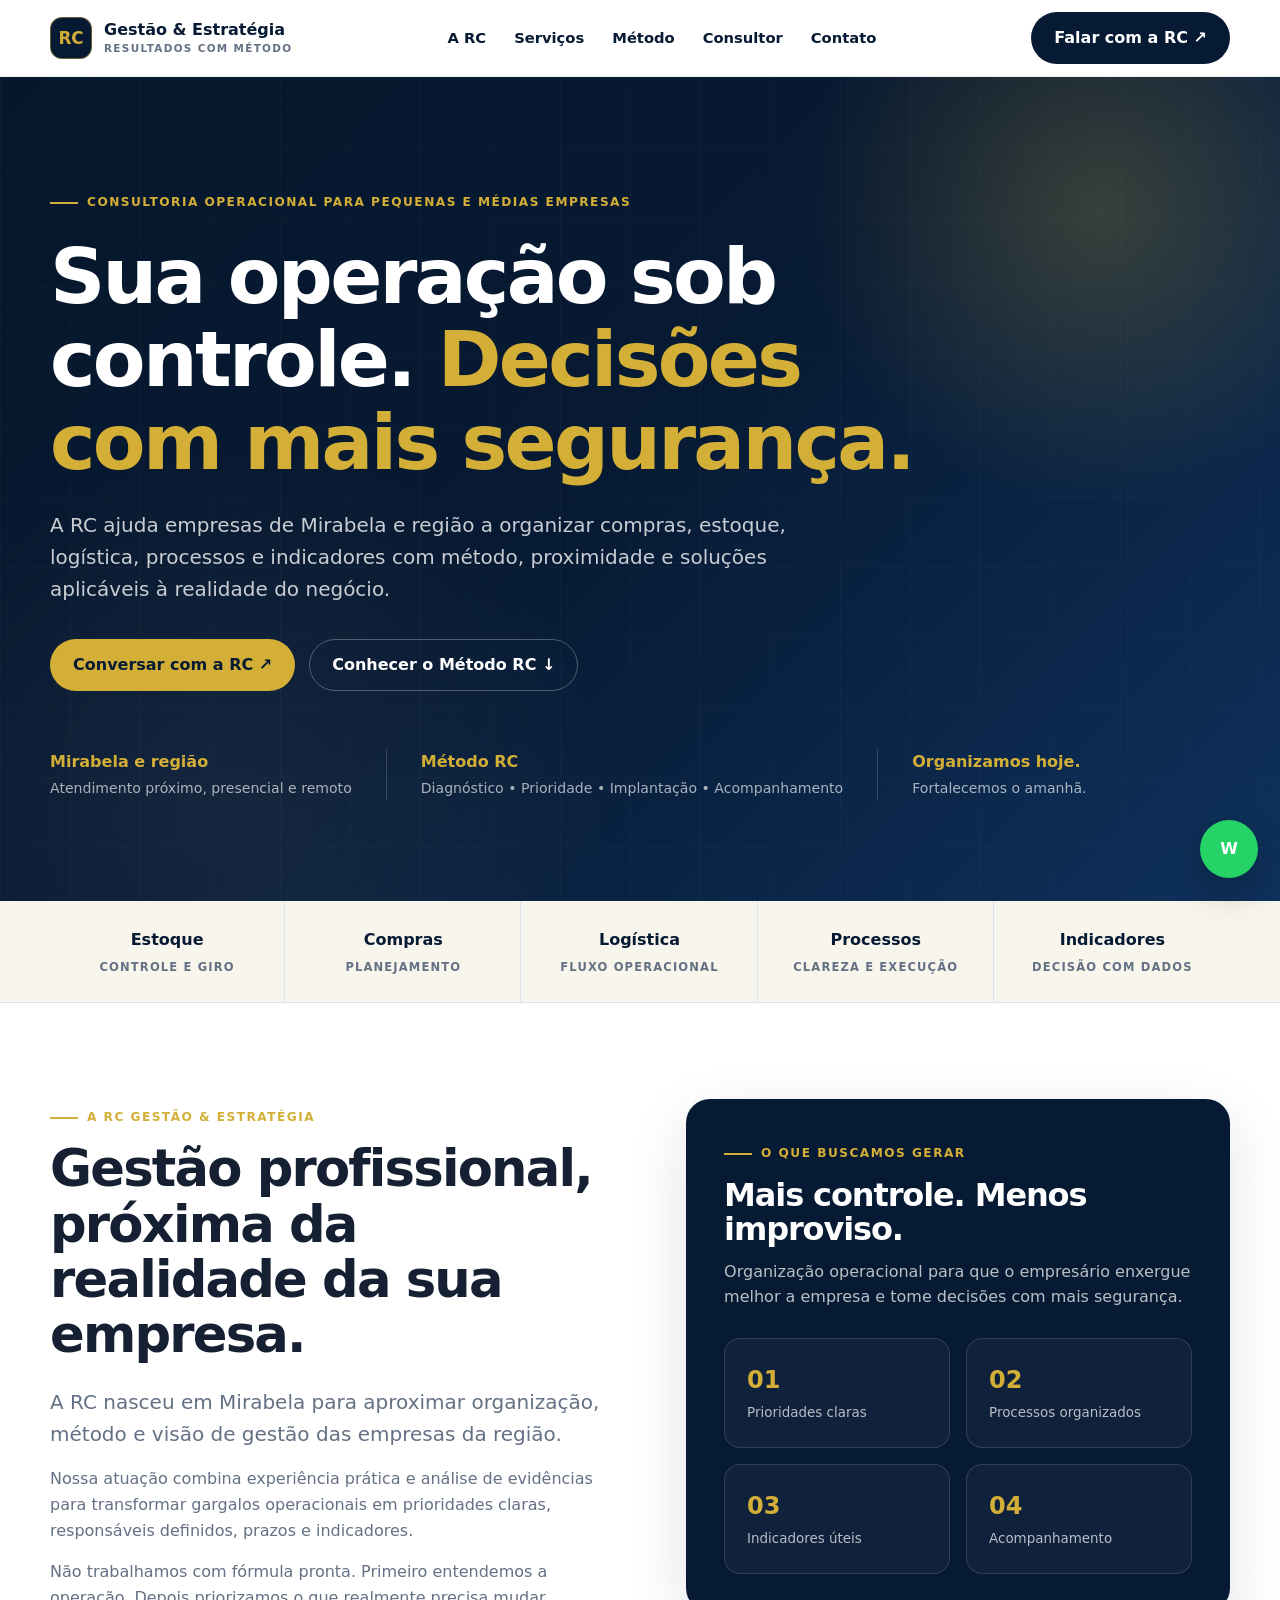
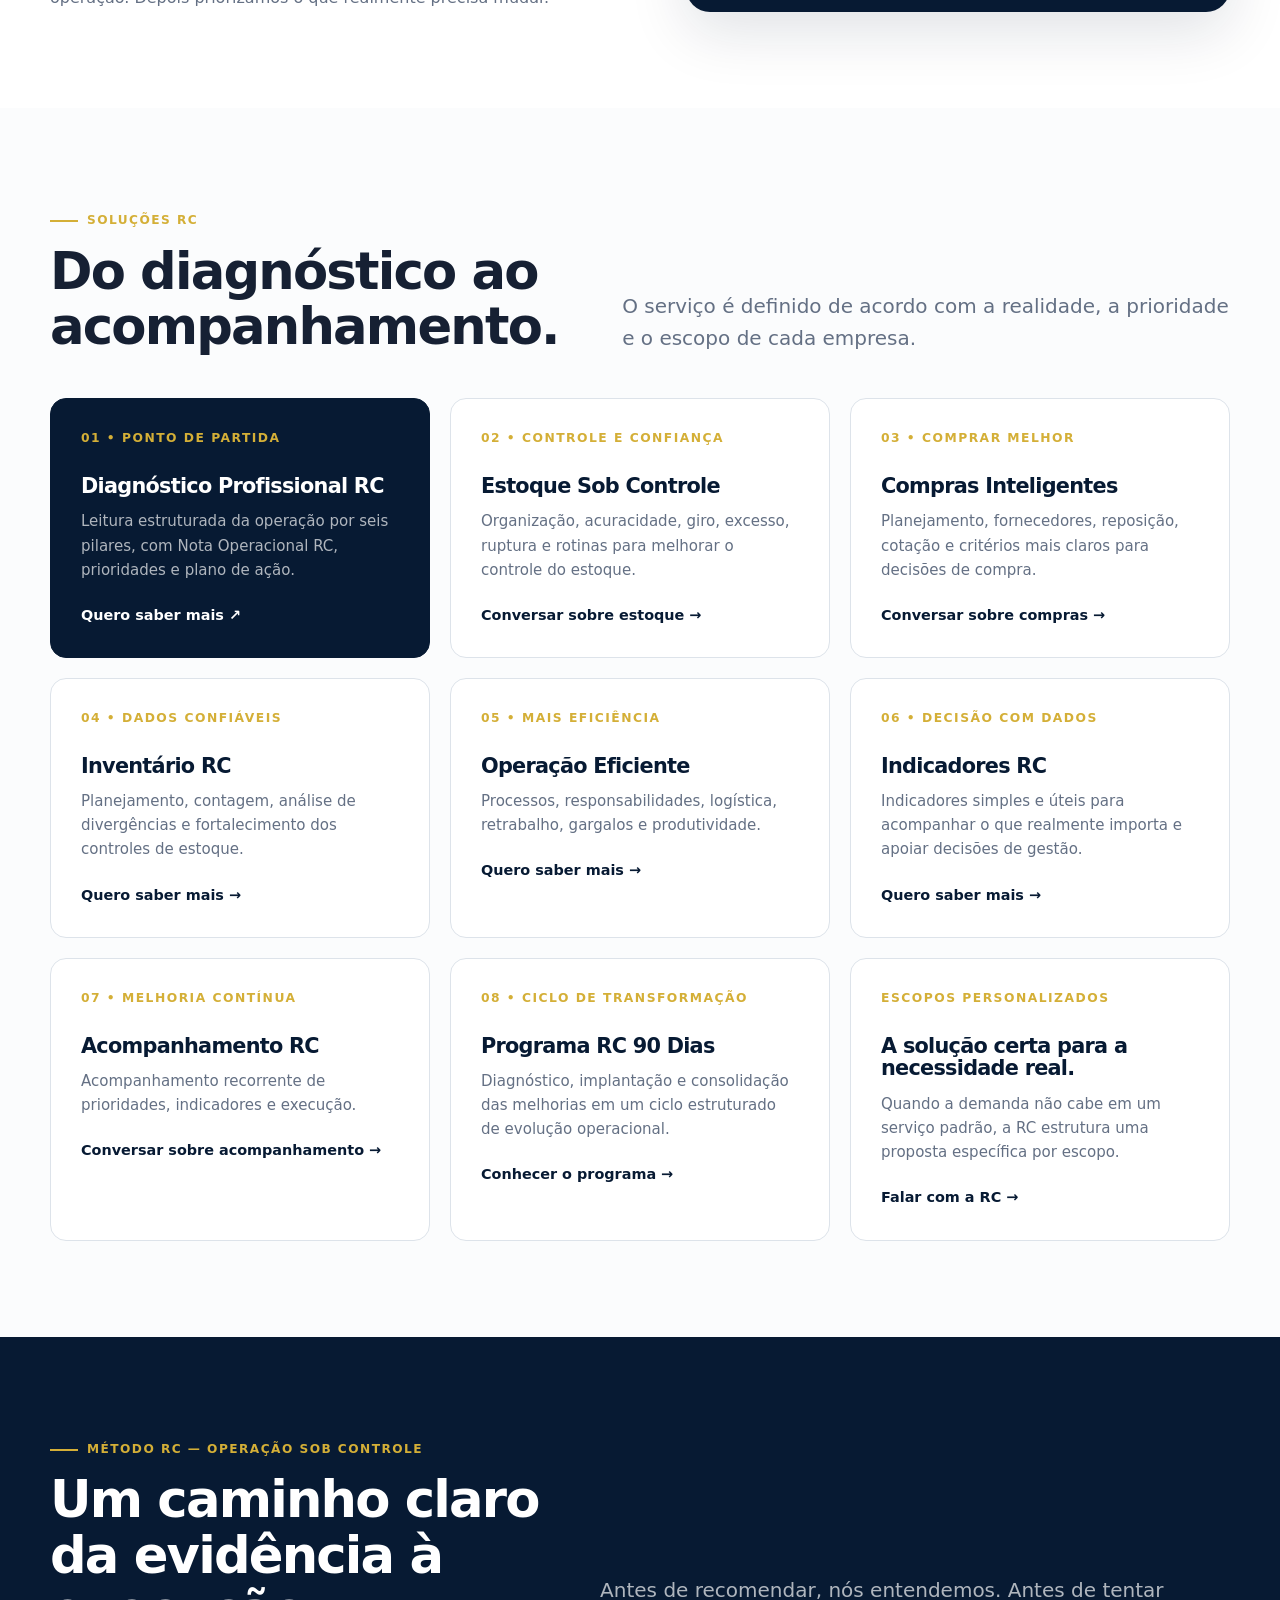
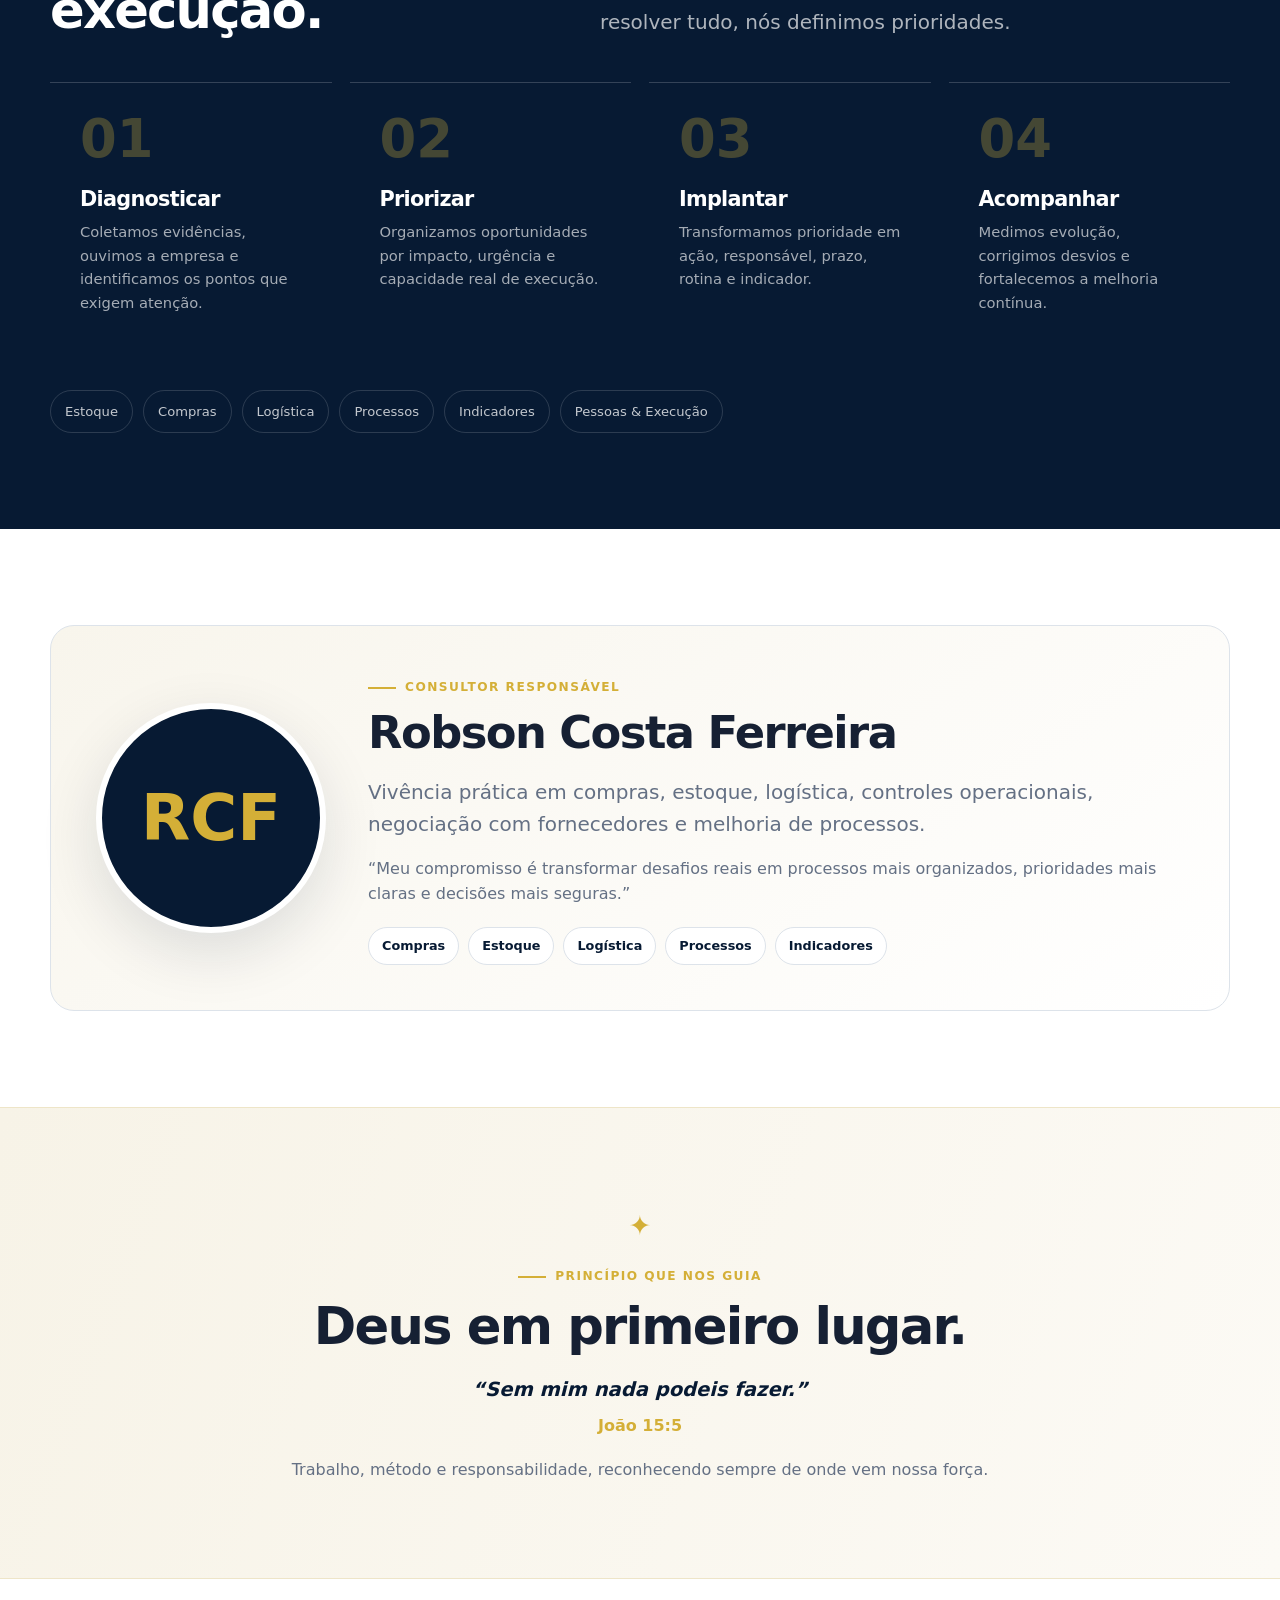
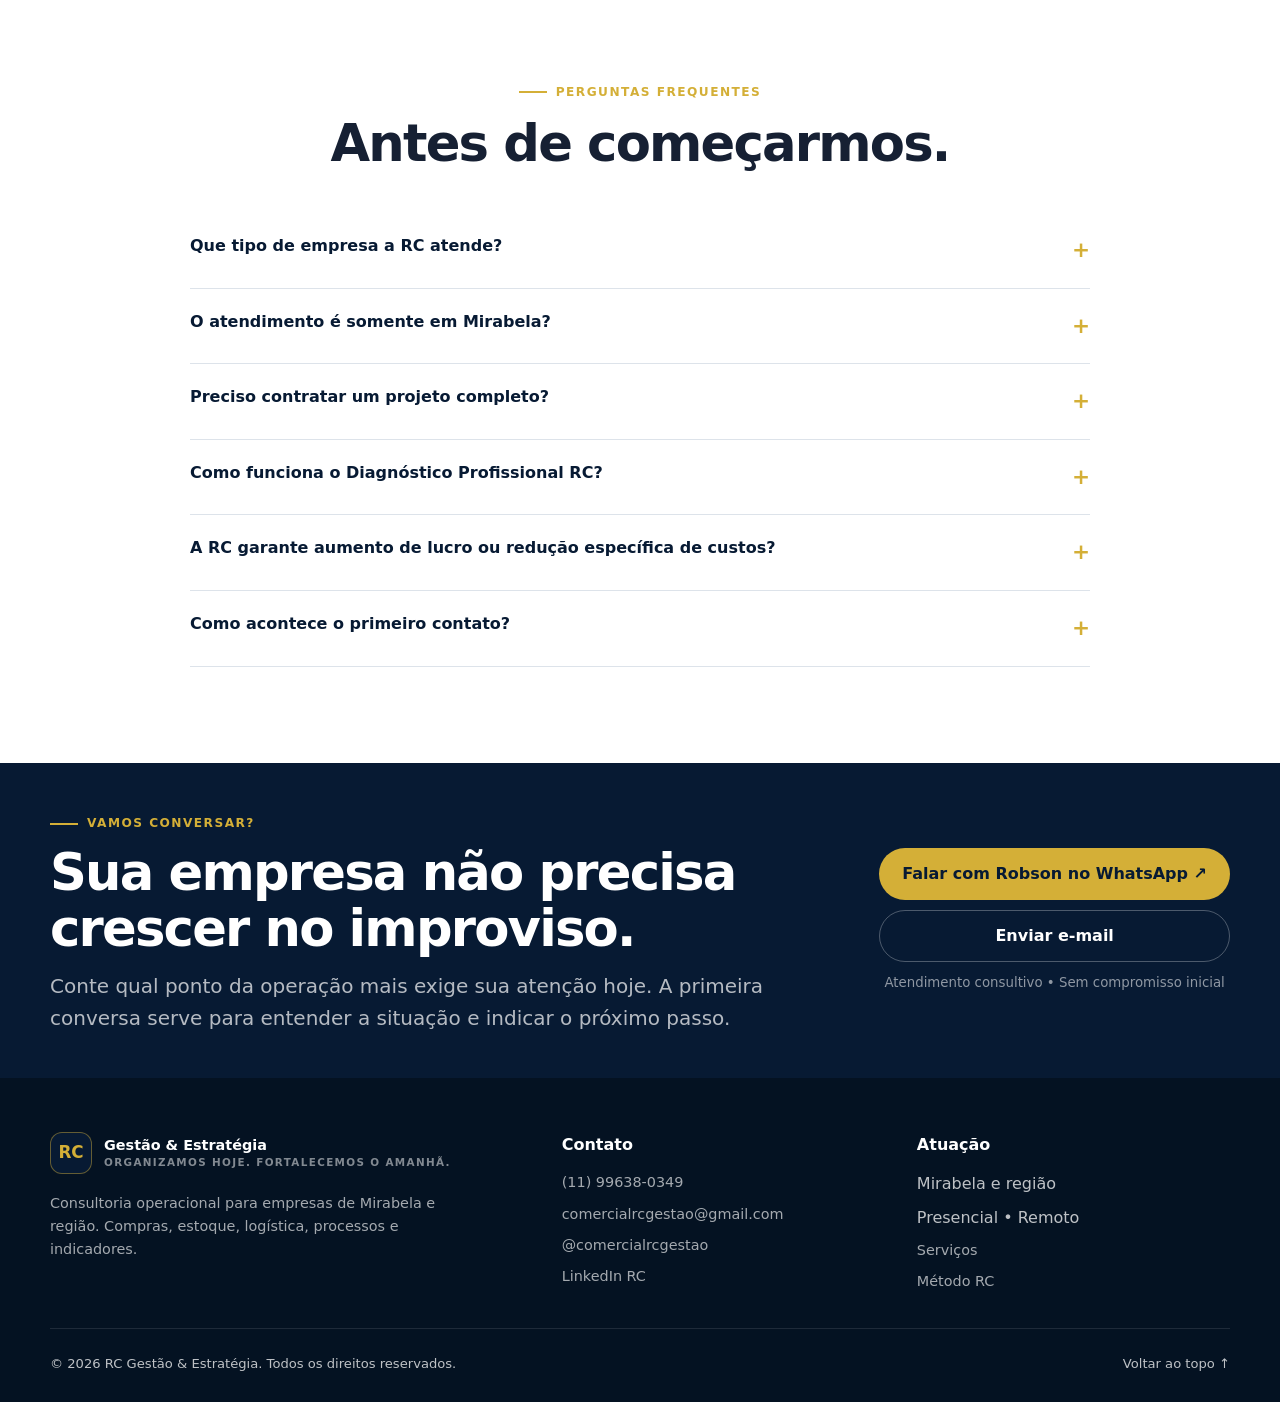
==== commit a00a8479: "Update fmt.Println output from 'Hello World' to 'Goodbye World'" ====
--- a/index.html
+++ b/index.html
@@ -1,2304 +1,1849 @@
-<!doctype html>
+<!DOCTYPE html>
 <html lang="pt-BR">
 <head>
-  <meta charset="utf-8">
-  <meta name="viewport" content="width=device-width, initial-scale=1">
-  <meta name="description" content="Consultoria empresarial em estoque, compras, logística, inventário, processos e indicadores. Atendimento especializado em Mirabela e região.">
-  <meta name="keywords" content="consultoria empresarial, gestão de estoque, compras estratégicas, logística, inventário, Mirabela, consultoria em Mirabela">
-  <meta property="og:title" content="RC Gestão & Estratégia">
-  <meta property="og:description" content="Organizamos hoje. Fortalecemos o amanhã.">
-  <title>RC Gestão &amp; Estratégia | Consultoria Empresarial</title>
+  <meta charset="UTF-8" />
+  <meta name="viewport" content="width=device-width, initial-scale=1.0" />
+
+  <title>RC Gestão & Estratégia | Consultoria Operacional em Mirabela e Região</title>
+
+  <meta
+    name="description"
+    content="Consultoria operacional para pequenas e médias empresas de Mirabela e região. Compras, estoque, logística, processos e indicadores com método, proximidade e acompanhamento."
+  />
+
+  <meta
+    name="keywords"
+    content="consultoria Mirabela, gestão de estoque, compras, logística, processos, indicadores, inventário, consultoria empresarial"
+  />
+
+  <meta name="author" content="RC Gestão & Estratégia" />
+
+  <meta property="og:title" content="RC Gestão & Estratégia" />
+  <meta
+    property="og:description"
+    content="Organizamos hoje. Fortalecemos o amanhã."
+  />
+  <meta property="og:type" content="website" />
+  <meta property="og:url" content="https://www.rcgestaoestrategia.com.br/" />
+
+  <meta name="theme-color" content="#071A33" />
 
   <style>
-:root {
-  --navy-950: #031022;
-  --navy-900: #07172e;
-  --navy-850: #0a1d38;
-  --navy-800: #102746;
-  --navy-700: #19375e;
-  --gold: #d4af37;
-  --gold-light: #edcf6f;
-  --gold-soft: #f5e8bc;
-  --ink: #112036;
-  --muted: #617085;
-  --line: #dce1e8;
-  --paper: #f7f7f3;
-  --white: #ffffff;
-  --max: 1180px;
-}
-
-* {
-  box-sizing: border-box;
-}
-
-html {
-  scroll-behavior: smooth;
-}
-
-body {
-  margin: 0;
-  background: var(--paper);
-  color: var(--ink);
-  font-family: Arial, Helvetica, sans-serif;
-  -webkit-font-smoothing: antialiased;
-}
-
-a {
-  color: inherit;
-  text-decoration: none;
-}
-
-button,
-a {
-  -webkit-tap-highlight-color: transparent;
-}
-
-.container {
-  width: min(calc(100% - 48px), var(--max));
-  margin-inline: auto;
-}
-
-.faith-banner {
-  position: fixed;
-  z-index: 60;
-  inset: 0 0 auto;
-  height: 36px;
-  display: flex;
-  align-items: center;
-  justify-content: center;
-  gap: 13px;
-  padding: 0 18px;
-  background: linear-gradient(90deg, #b88d1d, var(--gold-light), #b88d1d);
-  color: var(--navy-950);
-  text-align: center;
-  box-shadow: 0 2px 14px rgba(0,0,0,.18);
-}
-
-.faith-banner strong {
-  font: italic 14px/1.2 Georgia, "Times New Roman", serif;
-}
-
-.faith-banner span {
-  padding-left: 13px;
-  border-left: 1px solid rgba(3,16,34,.38);
-  font-size: 9px;
-  font-weight: 800;
-  letter-spacing: .13em;
-  text-transform: uppercase;
-}
-
-.site-header {
-  position: fixed;
-  z-index: 50;
-  top: 36px;
-  left: 0;
-  right: 0;
-  height: 82px;
-  border-bottom: 1px solid rgba(255,255,255,.11);
-  background: rgba(3,16,34,.84);
-  backdrop-filter: blur(18px);
-  color: var(--white);
-}
-
-.header-inner {
-  height: 100%;
-  display: flex;
-  align-items: center;
-  justify-content: space-between;
-  gap: 30px;
-}
-
-.logo-link {
-  flex: 0 0 auto;
-}
-
-.brand {
-  display: flex;
-  align-items: center;
-  gap: 14px;
-  color: var(--white);
-}
-
-.brand-mark {
-  display: inline-grid;
-  place-items: center;
-  width: 58px;
-  height: 58px;
-  border: 1px solid rgba(212,175,55,.7);
-  color: var(--gold-light);
-  font: 700 23px/1 Georgia, "Times New Roman", serif;
-  letter-spacing: -.07em;
-  border-radius: 50%;
-  text-indent: -2px;
-}
-
-.brand-copy {
-  display: flex;
-  flex-direction: column;
-  gap: 3px;
-}
-
-.brand-copy strong {
-  font-family: Georgia, "Times New Roman", serif;
-  font-size: 19px;
-  letter-spacing: .01em;
-}
-
-.brand-copy small {
-  color: #9cacbf;
-  font-size: 9px;
-  letter-spacing: .08em;
-}
-
-.brand-compact .brand-mark {
-  width: 43px;
-  height: 43px;
-  font-size: 18px;
-}
-
-.brand-compact .brand-copy strong {
-  font-size: 16px;
-}
-
-.brand-compact .brand-copy small {
-  font-size: 8px;
-}
-
-.desktop-nav {
-  display: flex;
-  align-items: center;
-  gap: 28px;
-  margin-left: auto;
-}
-
-.desktop-nav a {
-  position: relative;
-  color: #cad3df;
-  font-size: 13px;
-  letter-spacing: .04em;
-}
-
-.desktop-nav a::after {
-  content: "";
-  position: absolute;
-  left: 0;
-  right: 100%;
-  bottom: -10px;
-  height: 1px;
-  background: var(--gold);
-  transition: right .25s ease;
-}
-
-.desktop-nav a:hover {
-  color: var(--white);
-}
-
-.desktop-nav a:hover::after {
-  right: 0;
-}
-
-.header-cta {
-  display: inline-flex;
-  align-items: center;
-  gap: 10px;
-  padding: 12px 18px;
-  border: 1px solid rgba(212,175,55,.65);
-  color: var(--gold-light);
-  font-size: 12px;
-  font-weight: 700;
-  letter-spacing: .03em;
-  transition: .25s ease;
-}
-
-.header-cta:hover {
-  background: var(--gold);
-  color: var(--navy-950);
-}
-
-.hero {
-  position: relative;
-  min-height: 830px;
-  overflow: hidden;
-  padding-top: 118px;
-  color: var(--white);
-  background: linear-gradient(135deg, #031022 0%, #071a33 55%, #0d2544 100%);
-}
-
-.hero-grid {
-  position: absolute;
-  inset: 0;
-  opacity: .12;
-  background-image:
-    linear-gradient(rgba(255,255,255,.18) 1px, transparent 1px),
-    linear-gradient(90deg, rgba(255,255,255,.18) 1px, transparent 1px);
-  background-size: 66px 66px;
-  mask-image: linear-gradient(to bottom, black, transparent 90%);
-}
-
-.hero-glow {
-  position: absolute;
-  border-radius: 50%;
-  filter: blur(6px);
-  pointer-events: none;
-}
-
-.hero-glow-one {
-  width: 620px;
-  height: 620px;
-  right: -210px;
-  top: 90px;
-  background: radial-gradient(circle, rgba(212,175,55,.16), transparent 66%);
-}
-
-.hero-glow-two {
-  width: 420px;
-  height: 420px;
-  left: -220px;
-  bottom: -100px;
-  background: radial-gradient(circle, rgba(60,109,167,.2), transparent 70%);
-}
-
-.hero-content {
-  position: relative;
-  z-index: 2;
-  display: grid;
-  grid-template-columns: minmax(0, 1.08fr) minmax(390px, .72fr);
-  gap: 90px;
-  align-items: center;
-  min-height: 655px;
-  padding-top: 38px;
-}
-
-.hero-copy {
-  padding: 55px 0 40px;
-}
-
-.eyebrow,
-.section-kicker {
-  margin: 0 0 24px;
-  color: var(--gold);
-  font-size: 11px;
-  font-weight: 700;
-  letter-spacing: .2em;
-  text-transform: uppercase;
-}
-
-.eyebrow {
-  display: flex;
-  align-items: center;
-  gap: 11px;
-}
-
-.eyebrow span {
-  width: 32px;
-  height: 1px;
-  background: var(--gold);
-}
-
-.hero-signature {
-  margin: -7px 0 24px;
-  padding-left: 43px;
-  color: var(--gold-light);
-  font: italic 18px/1.45 Georgia, "Times New Roman", serif;
-  letter-spacing: .01em;
-}
-
-.hero h1 {
-  max-width: 720px;
-  margin: 0;
-  font-family: Georgia, "Times New Roman", serif;
-  font-size: clamp(48px, 5.4vw, 76px);
-  font-weight: 400;
-  line-height: .99;
-  letter-spacing: -.045em;
-}
-
-.hero h1 em {
-  color: var(--gold-light);
-  font-weight: 400;
-}
-
-.hero-lead {
-  max-width: 625px;
-  margin: 30px 0 0;
-  color: #c7d0dc;
-  font-size: 18px;
-  line-height: 1.75;
-}
-
-.hero-actions {
-  display: flex;
-  align-items: center;
-  gap: 28px;
-  margin-top: 36px;
-}
-
-.button {
-  display: inline-flex;
-  align-items: center;
-  justify-content: center;
-  gap: 12px;
-  min-height: 55px;
-  padding: 0 24px;
-  border: 1px solid transparent;
-  font-size: 13px;
-  font-weight: 700;
-  letter-spacing: .025em;
-  transition: transform .2s ease, box-shadow .2s ease, background .2s ease;
-}
-
-.button:hover {
-  transform: translateY(-2px);
-}
-
-.button-gold {
-  background: linear-gradient(135deg, var(--gold-light), var(--gold));
-  color: var(--navy-950);
-  box-shadow: 0 12px 38px rgba(212,175,55,.18);
-}
-
-.button-gold:hover {
-  box-shadow: 0 15px 46px rgba(212,175,55,.3);
-}
-
-.text-link {
-  display: inline-flex;
-  gap: 9px;
-  align-items: center;
-  color: #e1e6ec;
-  font-size: 13px;
-  font-weight: 700;
-  border-bottom: 1px solid rgba(255,255,255,.28);
-  padding-bottom: 8px;
-}
-
-.text-link span {
-  color: var(--gold);
-}
-
-.hero-location {
-  display: flex;
-  gap: 13px;
-  align-items: center;
-  margin-top: 42px;
-}
-
-.location-dot {
-  width: 9px;
-  height: 9px;
-  border-radius: 50%;
-  background: var(--gold);
-  box-shadow: 0 0 0 7px rgba(212,175,55,.12);
-}
-
-.hero-location p {
-  display: flex;
-  flex-direction: column;
-  gap: 5px;
-  margin: 0;
-}
-
-.hero-location strong {
-  font-size: 12px;
-  letter-spacing: .04em;
-}
-
-.hero-location small {
-  color: #8192a7;
-  font-size: 11px;
-}
-
-.hero-panel {
-  position: relative;
-  min-height: 470px;
-  border: 1px solid rgba(255,255,255,.13);
-  background: linear-gradient(145deg, rgba(255,255,255,.08), rgba(255,255,255,.025));
-  box-shadow: 0 38px 90px rgba(0,0,0,.28);
-  backdrop-filter: blur(10px);
-}
-
-.panel-topline {
-  display: flex;
-  align-items: center;
-  justify-content: space-between;
-  padding: 18px 20px;
-  border-bottom: 1px solid rgba(255,255,255,.1);
-  color: #c6d1df;
-  font-size: 9px;
-  font-weight: 700;
-  letter-spacing: .14em;
-  text-transform: uppercase;
-}
-
-.panel-code {
-  color: var(--gold);
-}
-
-.panel-center {
-  position: relative;
-  height: 350px;
-  display: grid;
-  place-items: center;
-  overflow: hidden;
-}
-
-.panel-center::before,
-.panel-center::after {
-  content: "";
-  position: absolute;
-  background: rgba(255,255,255,.09);
-}
-
-.panel-center::before {
-  width: 1px;
-  height: 100%;
-}
-
-.panel-center::after {
-  width: 100%;
-  height: 1px;
-}
-
-.orbit {
-  position: absolute;
-  border: 1px solid rgba(212,175,55,.28);
-  border-radius: 50%;
-}
-
-.orbit-one {
-  width: 250px;
-  height: 250px;
-}
-
-.orbit-two {
-  width: 330px;
-  height: 160px;
-  transform: rotate(-27deg);
-}
-
-.panel-mark {
-  z-index: 2;
-  display: grid;
-  place-items: center;
-  width: 126px;
-  height: 126px;
-  border-radius: 50%;
-  border: 1px solid rgba(212,175,55,.75);
-  background: radial-gradient(circle, #19375e, #081a33 68%);
-  box-shadow: 0 0 50px rgba(212,175,55,.12);
-}
-
-.panel-mark span {
-  font: 400 42px/1 Georgia, "Times New Roman", serif;
-  color: var(--gold-light);
-  letter-spacing: -.08em;
-}
-
-.panel-mark small {
-  margin-top: -23px;
-  color: #9cadc1;
-  font-size: 8px;
-  text-transform: uppercase;
-  letter-spacing: .2em;
-}
-
-.orbit-label {
-  position: absolute;
-  z-index: 3;
-  padding: 6px 9px;
-  border: 1px solid rgba(255,255,255,.1);
-  background: rgba(3,16,34,.9);
-  color: #c9d2de;
-  font-size: 8px;
-  letter-spacing: .12em;
-  text-transform: uppercase;
-}
-
-.label-one {
-  top: 60px;
-  left: 54px;
-}
-
-.label-two {
-  top: 75px;
-  right: 45px;
-}
-
-.label-three {
-  bottom: 60px;
-  left: 39px;
-}
-
-.label-four {
-  bottom: 50px;
-  right: 44px;
-}
-
-.panel-bottom {
-  display: grid;
-  grid-template-columns: repeat(3, 1fr);
-  border-top: 1px solid rgba(255,255,255,.1);
-}
-
-.panel-bottom div {
-  display: flex;
-  flex-direction: column;
-  gap: 5px;
-  padding: 16px;
-  border-right: 1px solid rgba(255,255,255,.1);
-}
-
-.panel-bottom div:last-child {
-  border-right: 0;
-}
-
-.panel-bottom strong {
-  color: var(--gold);
-  font: 400 16px Georgia, serif;
-}
-
-.panel-bottom span {
-  color: #8fa0b5;
-  font-size: 8px;
-  letter-spacing: .1em;
-  text-transform: uppercase;
-}
-
-.trust-strip {
-  position: relative;
-  z-index: 2;
-  display: flex;
-  align-items: center;
-  justify-content: space-between;
-  gap: 18px;
-  min-height: 92px;
-  border-top: 1px solid rgba(255,255,255,.12);
-  color: #d8dfe7;
-}
-
-.trust-strip > span {
-  color: #71849b;
-  font-size: 9px;
-  font-weight: 700;
-  letter-spacing: .16em;
-  text-transform: uppercase;
-}
-
-.trust-strip div {
-  font-family: Georgia, serif;
-  font-size: 14px;
-}
-
-.trust-strip i {
-  width: 3px;
-  height: 3px;
-  border-radius: 50%;
-  background: var(--gold);
-}
-
-.section {
-  padding: 118px 0;
-}
-
-.section-light {
-  background: var(--paper);
-}
-
-.split-heading {
-  display: grid;
-  grid-template-columns: 1fr 1fr;
-  gap: 90px;
-  align-items: start;
-}
-
-.section-kicker {
-  color: #9b791b;
-}
-
-.section-kicker-light {
-  color: var(--gold-light);
-}
-
-.split-heading h2,
-.section-heading-row h2,
-.method-sticky h2,
-.founder-copy h2,
-.faq-grid h2,
-.contact-inner h2 {
-  margin: 0;
-  font-family: Georgia, "Times New Roman", serif;
-  font-weight: 400;
-  letter-spacing: -.035em;
-  line-height: 1.08;
-}
-
-.split-heading h2 {
-  max-width: 560px;
-  font-size: clamp(42px, 4.3vw, 62px);
-}
-
-.section-intro {
-  padding-top: 35px;
-  border-top: 1px solid #c9ced5;
-}
-
-.section-intro p {
-  margin: 0 0 22px;
-  color: var(--muted);
-  font-size: 16px;
-  line-height: 1.8;
-}
-
-.section-intro p:first-child {
-  color: var(--ink);
-  font-size: 19px;
-}
-
-.results-grid {
-  display: grid;
-  grid-template-columns: repeat(4, 1fr);
-  margin-top: 82px;
-  border-top: 1px solid var(--line);
-  border-left: 1px solid var(--line);
-}
-
-.result-card {
-  position: relative;
-  min-height: 210px;
-  padding: 30px 28px;
-  border-right: 1px solid var(--line);
-  border-bottom: 1px solid var(--line);
-  background: rgba(255,255,255,.38);
-}
-
-.result-card span {
-  position: absolute;
-  right: 24px;
-  top: 24px;
-  color: #aab3bf;
-  font-size: 10px;
-  letter-spacing: .12em;
-}
-
-.result-card strong {
-  display: block;
-  margin-top: 58px;
-  color: var(--navy-800);
-  font: 400 38px Georgia, serif;
-}
-
-.result-card p {
-  max-width: 160px;
-  margin: 10px 0 0;
-  color: var(--muted);
-  font-size: 13px;
-  line-height: 1.5;
-}
-
-.services-section {
-  background: var(--navy-900);
-  color: var(--white);
-}
-
-.section-heading-row {
-  display: grid;
-  grid-template-columns: 1.35fr .65fr;
-  gap: 90px;
-  align-items: end;
-  margin-bottom: 58px;
-}
-
-.section-heading-row h2 {
-  max-width: 650px;
-  font-size: clamp(42px, 4.2vw, 62px);
-}
-
-.section-heading-row > p {
-  margin: 0;
-  padding-left: 26px;
-  border-left: 1px solid rgba(212,175,55,.5);
-  color: #9fafc1;
-  font-size: 14px;
-  line-height: 1.75;
-}
-
-.services-grid {
-  display: grid;
-  grid-template-columns: repeat(3, 1fr);
-  border-top: 1px solid rgba(255,255,255,.13);
-  border-left: 1px solid rgba(255,255,255,.13);
-}
-
-.service-card {
-  position: relative;
-  min-height: 340px;
-  padding: 32px;
-  border-right: 1px solid rgba(255,255,255,.13);
-  border-bottom: 1px solid rgba(255,255,255,.13);
-  transition: background .25s ease, transform .25s ease;
-}
-
-.service-card:hover {
-  z-index: 2;
-  transform: translateY(-5px);
-  background: var(--navy-800);
-}
-
-.service-number {
-  color: var(--gold);
-  font: 400 13px Georgia, serif;
-}
-
-.service-tag {
-  position: absolute;
-  top: 28px;
-  right: 28px;
-  color: #8092a8;
-  font-size: 8px;
-  letter-spacing: .12em;
-  text-transform: uppercase;
-}
-
-.service-card h3 {
-  margin: 64px 0 15px;
-  font: 400 27px/1.15 Georgia, serif;
-}
-
-.service-card p {
-  min-height: 73px;
-  margin: 0;
-  color: #a9b6c6;
-  font-size: 13px;
-  line-height: 1.7;
-}
-
-.service-card a {
-  display: inline-flex;
-  align-items: center;
-  gap: 8px;
-  margin-top: 24px;
-  padding-bottom: 6px;
-  border-bottom: 1px solid rgba(212,175,55,.4);
-  color: var(--gold-light);
-  font-size: 11px;
-  font-weight: 700;
-}
-
-.method-section {
-  background: #f2f1eb;
-}
-
-.method-layout {
-  display: grid;
-  grid-template-columns: .8fr 1.2fr;
-  gap: 100px;
-  align-items: start;
-}
-
-.method-sticky {
-  position: sticky;
-  top: 130px;
-}
-
-.method-sticky h2 {
-  font-size: clamp(42px, 4vw, 58px);
-}
-
-.method-sticky > p:not(.section-kicker) {
-  max-width: 420px;
-  margin: 25px 0 30px;
-  color: var(--muted);
-  font-size: 15px;
-  line-height: 1.75;
-}
-
-.button-navy {
-  background: var(--navy-900);
-  color: var(--white);
-}
-
-.button-navy:hover {
-  background: var(--navy-700);
-}
-
-.steps-list {
-  border-top: 1px solid #cbd1d8;
-}
-
-.step-card {
-  display: grid;
-  grid-template-columns: 80px 1fr;
-  gap: 22px;
-  padding: 36px 0;
-  border-bottom: 1px solid #cbd1d8;
-}
-
-.step-card > span {
-  color: #9a7719;
-  font: 400 13px Georgia, serif;
-}
-
-.step-card h3 {
-  margin: 0 0 11px;
-  color: var(--navy-800);
-  font: 400 27px Georgia, serif;
-}
-
-.step-card p {
-  max-width: 530px;
-  margin: 0;
-  color: var(--muted);
-  font-size: 14px;
-  line-height: 1.75;
-}
-
-.founder-section {
-  padding: 120px 0;
-  background: linear-gradient(135deg, #05152a, #0b2545);
-  color: var(--white);
-  overflow: hidden;
-}
-
-.founder-grid {
-  display: grid;
-  grid-template-columns: .72fr 1.28fr;
-  gap: 100px;
-  align-items: center;
-}
-
-.founder-card {
-  position: relative;
-  min-height: 520px;
-  border: 1px solid rgba(212,175,55,.4);
-  background: linear-gradient(145deg, rgba(255,255,255,.075), rgba(255,255,255,.015));
-  overflow: hidden;
-}
-
-.founder-card::before {
-  content: "";
-  position: absolute;
-  width: 430px;
-  height: 430px;
-  border: 1px solid rgba(212,175,55,.2);
-  border-radius: 50%;
-  left: -110px;
-  top: 30px;
-}
-
-.founder-initials {
-  position: absolute;
-  left: 45px;
-  top: 72px;
-  color: var(--gold-light);
-  font: 400 106px/1 Georgia, serif;
-  letter-spacing: -.09em;
-  opacity: .92;
-}
-
-.founder-lines {
-  position: absolute;
-  inset: 205px 45px auto;
-  display: flex;
-  flex-direction: column;
-  gap: 20px;
-}
-
-.founder-lines span {
-  display: block;
-  height: 1px;
-  background: linear-gradient(90deg, rgba(212,175,55,.6), transparent);
-}
-
-.founder-lines span:nth-child(2) {
-  width: 75%;
-}
-
-.founder-lines span:nth-child(3) {
-  width: 48%;
-}
-
-.founder-caption {
-  position: absolute;
-  inset: auto 34px 32px;
-  display: flex;
-  flex-direction: column;
-  gap: 8px;
-  padding-top: 20px;
-  border-top: 1px solid rgba(255,255,255,.15);
-}
-
-.founder-caption small {
-  color: #8496ab;
-  font-size: 9px;
-  letter-spacing: .15em;
-  text-transform: uppercase;
-}
-
-.founder-caption strong {
-  font-family: Georgia, serif;
-  font-size: 20px;
-}
-
-.founder-copy h2 {
-  max-width: 760px;
-  font-size: clamp(40px, 4.1vw, 58px);
-}
-
-.founder-copy > p:not(.section-kicker) {
-  max-width: 720px;
-  margin: 28px 0;
-  color: #aebac8;
-  font-size: 15px;
-  line-height: 1.8;
-}
-
-.founder-copy blockquote {
-  margin: 32px 0;
-  padding: 8px 0 8px 27px;
-  border-left: 2px solid var(--gold);
-  color: #e8ecf1;
-  font: italic 19px/1.6 Georgia, serif;
-}
-
-.founder-points {
-  display: flex;
-  flex-wrap: wrap;
-  gap: 12px;
-}
-
-.founder-points span {
-  padding: 10px 14px;
-  border: 1px solid rgba(255,255,255,.13);
-  color: #9fadc0;
-  font-size: 9px;
-  letter-spacing: .12em;
-  text-transform: uppercase;
-}
-
-.faq-section {
-  background: var(--paper);
-}
-
-.faq-grid {
-  display: grid;
-  grid-template-columns: .7fr 1.3fr;
-  gap: 110px;
-}
-
-.faq-grid h2 {
-  font-size: clamp(42px, 4vw, 58px);
-}
-
-.faq-lead {
-  max-width: 350px;
-  margin-top: 25px;
-  color: var(--muted);
-  font-size: 15px;
-  line-height: 1.7;
-}
-
-.faq-list {
-  border-top: 1px solid #cbd1d8;
-}
-
-.faq-list details {
-  border-bottom: 1px solid #cbd1d8;
-}
-
-.faq-list summary {
-  list-style: none;
-  display: flex;
-  align-items: center;
-  justify-content: space-between;
-  gap: 20px;
-  padding: 25px 0;
-  cursor: pointer;
-  color: var(--navy-800);
-  font: 400 20px Georgia, serif;
-}
-
-.faq-list summary::-webkit-details-marker {
-  display: none;
-}
-
-.faq-list summary span {
-  color: #9a7719;
-  font: 300 25px Arial, sans-serif;
-  transition: transform .2s ease;
-}
-
-.faq-list details[open] summary span {
-  transform: rotate(45deg);
-}
-
-.faq-list details p {
-  max-width: 660px;
-  margin: -5px 50px 24px 0;
-  color: var(--muted);
-  font-size: 14px;
-  line-height: 1.75;
-}
-
-.contact-section {
-  position: relative;
-  padding: 120px 0;
-  overflow: hidden;
-  text-align: center;
-  background: var(--navy-950);
-  color: var(--white);
-}
-
-.contact-orb {
-  position: absolute;
-  border-radius: 50%;
-  border: 1px solid rgba(212,175,55,.16);
-}
-
-.contact-orb-one {
-  width: 600px;
-  height: 600px;
-  left: -300px;
-  top: -210px;
-}
-
-.contact-orb-two {
-  width: 500px;
-  height: 500px;
-  right: -210px;
-  bottom: -280px;
-}
-
-.contact-inner {
-  position: relative;
-  z-index: 2;
-  display: flex;
-  align-items: center;
-  flex-direction: column;
-}
-
-.contact-inner h2 {
-  max-width: 900px;
-  font-size: clamp(44px, 5vw, 70px);
-}
-
-.contact-inner > p:not(.section-kicker) {
-  max-width: 650px;
-  margin: 26px auto 35px;
-  color: #a9b6c6;
-  font-size: 16px;
-  line-height: 1.7;
-}
-
-.button-large {
-  min-height: 62px;
-  padding-inline: 30px;
-}
-
-.contact-inner > small {
-  margin-top: 18px;
-  color: #73869d;
-  font-size: 10px;
-  letter-spacing: .07em;
-}
-
-.site-footer {
-  padding: 72px 0 24px;
-  background: #020b17;
-  color: var(--white);
-}
-
-.footer-top {
-  display: grid;
-  grid-template-columns: 1.35fr 1fr .6fr .8fr;
-  gap: 50px;
-  padding-bottom: 58px;
-}
-
-.footer-contact,
-.footer-social,
-.footer-region {
-  display: flex;
-  flex-direction: column;
-  gap: 10px;
-}
-
-.footer-top small {
-  margin-bottom: 8px;
-  color: #64778e;
-  font-size: 8px;
-  font-weight: 700;
-  letter-spacing: .18em;
-  text-transform: uppercase;
-}
-
-.footer-top a,
-.footer-top p {
-  margin: 0;
-  color: #b1bdcb;
-  font-size: 12px;
-  line-height: 1.8;
-}
-
-.footer-top a:hover {
-  color: var(--gold-light);
-}
-
-.footer-bottom {
-  display: flex;
-  align-items: center;
-  justify-content: space-between;
-  padding-top: 24px;
-  border-top: 1px solid rgba(255,255,255,.1);
-  color: #63758a;
-  font-size: 9px;
-  letter-spacing: .05em;
-}
-
-.footer-slogan {
-  color: var(--gold-light);
-  font: italic 13px/1.5 Georgia, serif;
-}
-
-.floating-whatsapp {
-  position: fixed;
-  z-index: 45;
-  right: 24px;
-  bottom: 22px;
-  display: flex;
-  align-items: center;
-  gap: 9px;
-  min-height: 47px;
-  padding: 0 17px;
-  border-radius: 30px;
-  background: #1fae63;
-  color: white;
-  box-shadow: 0 12px 30px rgba(0,0,0,.26);
-  font-size: 11px;
-}
-
-.floating-whatsapp span {
-  display: grid;
-  place-items: center;
-  width: 25px;
-  height: 25px;
-  border-radius: 50%;
-  border: 1px solid rgba(255,255,255,.55);
-}
-
-@media (max-width: 1020px) {
-  .hero {
-    min-height: auto;
-  }
-
-  .hero-content {
-    grid-template-columns: 1fr;
-    gap: 20px;
-    padding-top: 35px;
-    padding-bottom: 70px;
-  }
-
-  .hero-copy {
-    padding-bottom: 10px;
-  }
-
-  .hero-panel {
-    width: min(100%, 570px);
-  }
-
-  .trust-strip {
-    overflow-x: auto;
-    justify-content: flex-start;
-    padding-right: 20px;
-  }
-
-  .trust-strip > * {
-    flex: 0 0 auto;
-  }
-
-  .services-grid {
-    grid-template-columns: repeat(2, 1fr);
-  }
-
-  .founder-grid {
-    gap: 55px;
-  }
-
-  .footer-top {
-    grid-template-columns: 1.2fr 1fr 1fr;
-  }
-
-  .footer-region {
-    grid-column: 2;
-  }
-}
-
-@media (max-width: 820px) {
-  .container {
-    width: min(calc(100% - 34px), var(--max));
-  }
-
-  .faith-banner {
-    height: 42px;
-    gap: 8px;
-    padding-inline: 10px;
-  }
-
-  .faith-banner strong {
-    font-size: 12px;
-  }
-
-  .faith-banner span {
-    padding-left: 8px;
-    font-size: 8px;
-  }
-
-  .site-header {
-    top: 42px;
-    height: 70px;
-  }
-
-  .desktop-nav {
-    display: none;
-  }
-
-  .header-cta {
-    padding: 10px 13px;
-    font-size: 10px;
-  }
-
-  .brand-compact .brand-copy small {
-    display: none;
-  }
-
-  .hero {
-    padding-top: 112px;
-  }
-
-  .hero-content {
-    min-height: auto;
-  }
-
-  .hero-copy {
-    padding-top: 48px;
-  }
-
-  .hero h1 {
-    font-size: clamp(44px, 12vw, 67px);
-  }
-
-  .hero-lead {
-    font-size: 16px;
-  }
-
-  .hero-signature {
-    padding-left: 0;
-    font-size: 16px;
-  }
-
-  .split-heading,
-  .section-heading-row,
-  .method-layout,
-  .founder-grid,
-  .faq-grid {
-    grid-template-columns: 1fr;
-    gap: 48px;
-  }
-
-  .section {
-    padding: 88px 0;
-  }
-
-  .section-intro {
-    padding-top: 25px;
-  }
-
-  .results-grid {
-    grid-template-columns: repeat(2, 1fr);
-    margin-top: 55px;
-  }
-
-  .section-heading-row {
-    align-items: start;
-  }
-
-  .section-heading-row > p {
-    max-width: 550px;
-  }
-
-  .method-sticky {
-    position: static;
-  }
-
-  .founder-card {
-    width: min(100%, 470px);
-    min-height: 460px;
-  }
-
-  .faq-grid {
-    gap: 35px;
-  }
-
-  .footer-top {
-    grid-template-columns: 1fr 1fr;
-  }
-
-  .footer-top > .brand {
-    grid-column: 1 / -1;
-    margin-bottom: 15px;
-  }
-
-  .footer-region {
-    grid-column: auto;
-  }
-}
-
-@media (max-width: 560px) {
-  .container {
-    width: min(calc(100% - 28px), var(--max));
-  }
-
-  .brand-compact .brand-copy {
-    display: none;
-  }
-
-  .header-cta {
-    margin-left: auto;
-  }
-
-  .hero-copy {
-    padding-top: 42px;
-  }
-
-  .eyebrow {
-    font-size: 9px;
-    line-height: 1.5;
-  }
-
-  .hero h1 {
-    font-size: 45px;
-    line-height: 1.03;
-  }
-
-  .hero-lead {
-    margin-top: 24px;
-    font-size: 15px;
-  }
-
-  .hero-actions {
-    align-items: stretch;
-    flex-direction: column;
-    gap: 18px;
-  }
-
-  .button {
-    width: 100%;
-    text-align: center;
-  }
-
-  .text-link {
-    align-self: flex-start;
-  }
-
-  .hero-panel {
-    min-height: 400px;
-  }
-
-  .panel-center {
-    height: 285px;
-  }
-
-  .orbit-one {
-    width: 200px;
-    height: 200px;
-  }
-
-  .orbit-two {
-    width: 275px;
-    height: 130px;
-  }
-
-  .panel-mark {
-    width: 105px;
-    height: 105px;
-  }
-
-  .panel-mark span {
-    font-size: 34px;
-  }
-
-  .label-one {
-    left: 20px;
-    top: 45px;
-  }
-
-  .label-two {
-    right: 16px;
-    top: 58px;
-  }
-
-  .label-three {
-    left: 16px;
-    bottom: 48px;
-  }
-
-  .label-four {
-    right: 18px;
-    bottom: 38px;
-  }
-
-  .trust-strip {
-    min-height: 74px;
-  }
-
-  .split-heading h2,
-  .section-heading-row h2,
-  .method-sticky h2,
-  .founder-copy h2,
-  .faq-grid h2 {
-    font-size: 40px;
-  }
-
-  .results-grid,
-  .services-grid {
-    grid-template-columns: 1fr;
-  }
-
-  .result-card {
-    min-height: 170px;
-  }
-
-  .result-card strong {
-    margin-top: 40px;
-  }
-
-  .service-card {
-    min-height: 315px;
-  }
-
-  .method-layout {
-    gap: 55px;
-  }
-
-  .step-card {
-    grid-template-columns: 45px 1fr;
-  }
-
-  .founder-section {
-    padding: 88px 0;
-  }
-
-  .founder-card {
-    min-height: 390px;
-  }
-
-  .founder-initials {
-    left: 28px;
-    top: 60px;
-    font-size: 78px;
-  }
-
-  .founder-lines {
-    inset-inline: 28px;
-  }
-
-  .founder-copy blockquote {
-    font-size: 17px;
-  }
-
-  .contact-section {
-    padding: 92px 0;
-  }
-
-  .contact-inner h2 {
-    font-size: 43px;
-  }
-
-  .footer-top {
-    grid-template-columns: 1fr;
-    gap: 34px;
-  }
-
-  .footer-top > .brand {
-    grid-column: auto;
-  }
-
-  .footer-bottom {
-    align-items: flex-start;
-    flex-direction: column;
-    gap: 14px;
-  }
-
-  .floating-whatsapp {
-    right: 14px;
-    bottom: 14px;
-  }
-}
-
-@media (prefers-reduced-motion: reduce) {
-  html {
-    scroll-behavior: auto;
-  }
-
-  *,
-  *::before,
-  *::after {
-    transition-duration: .01ms !important;
-    animation-duration: .01ms !important;
-  }
-}
+    :root {
+      --navy: #071A33;
+      --navy-2: #0C274A;
+      --gold: #D4AF37;
+      --cream: #F8F5EC;
+      --white: #FFFFFF;
+      --ink: #162033;
+      --muted: #647084;
+      --line: #DDE3EA;
+      --shadow: 0 20px 60px rgba(7, 26, 51, 0.12);
+      --radius: 24px;
+      --radius-sm: 16px;
+      --max: 1180px;
+    }
+
+    * {
+      box-sizing: border-box;
+      margin: 0;
+      padding: 0;
+    }
+
+    html {
+      scroll-behavior: smooth;
+    }
+
+    body {
+      font-family: Inter, ui-sans-serif, system-ui, -apple-system,
+        BlinkMacSystemFont, "Segoe UI", sans-serif;
+      color: var(--ink);
+      background: var(--white);
+      line-height: 1.6;
+      -webkit-font-smoothing: antialiased;
+    }
+
+    a {
+      color: inherit;
+      text-decoration: none;
+    }
+
+    .container {
+      width: min(var(--max), calc(100% - 40px));
+      margin: 0 auto;
+    }
+
+    .section {
+      padding: 96px 0;
+    }
+
+    .eyebrow {
+      display: inline-flex;
+      align-items: center;
+      gap: 9px;
+      text-transform: uppercase;
+      letter-spacing: 0.12em;
+      font-size: 0.76rem;
+      font-weight: 800;
+      color: var(--gold);
+    }
+
+    .eyebrow::before {
+      content: "";
+      width: 28px;
+      height: 2px;
+      background: var(--gold);
+    }
+
+    h1,
+    h2,
+    h3 {
+      line-height: 1.08;
+      letter-spacing: -0.035em;
+    }
+
+    h1 {
+      font-size: clamp(2.65rem, 6vw, 5.4rem);
+      max-width: 920px;
+    }
+
+    h2 {
+      font-size: clamp(2rem, 4vw, 3.7rem);
+      max-width: 800px;
+    }
+
+    h3 {
+      font-size: 1.3rem;
+    }
+
+    p {
+      color: var(--muted);
+    }
+
+    .lead {
+      font-size: clamp(1.05rem, 1.8vw, 1.25rem);
+      max-width: 760px;
+    }
+
+    .gold {
+      color: var(--gold);
+    }
+
+    header {
+      position: sticky;
+      top: 0;
+      z-index: 1000;
+      backdrop-filter: blur(14px);
+      background: rgba(255, 255, 255, 0.93);
+      border-bottom: 1px solid rgba(7, 26, 51, 0.08);
+    }
+
+    .nav {
+      height: 76px;
+      display: flex;
+      align-items: center;
+      justify-content: space-between;
+      gap: 24px;
+    }
+
+    .brand {
+      display: flex;
+      align-items: center;
+      gap: 12px;
+      font-weight: 900;
+      color: var(--navy);
+    }
+
+    .brand-mark {
+      width: 42px;
+      height: 42px;
+      border-radius: 12px;
+      background: var(--navy);
+      color: var(--gold);
+      display: grid;
+      place-items: center;
+      font-size: 1.05rem;
+      border: 1px solid rgba(212, 175, 55, 0.45);
+    }
+
+    .brand-text {
+      line-height: 1.05;
+    }
+
+    .brand-text small {
+      display: block;
+      font-size: 0.65rem;
+      letter-spacing: 0.13em;
+      color: var(--muted);
+      margin-top: 4px;
+    }
+
+    .nav-links {
+      display: flex;
+      align-items: center;
+      gap: 28px;
+      font-size: 0.92rem;
+      font-weight: 700;
+      color: var(--navy);
+    }
+
+    .nav-links a:hover {
+      color: var(--gold);
+    }
+
+    .menu-btn {
+      display: none;
+      background: none;
+      border: 0;
+      color: var(--navy);
+      font-size: 1.6rem;
+      cursor: pointer;
+    }
+
+    .btn {
+      display: inline-flex;
+      align-items: center;
+      justify-content: center;
+      gap: 10px;
+      min-height: 52px;
+      padding: 0 22px;
+      border-radius: 999px;
+      font-weight: 800;
+      transition: 0.2s ease;
+      border: 1px solid transparent;
+    }
+
+    .btn-primary {
+      background: var(--gold);
+      color: var(--navy);
+    }
+
+    .btn-primary:hover {
+      transform: translateY(-2px);
+      box-shadow: 0 12px 32px rgba(212, 175, 55, 0.25);
+    }
+
+    .btn-dark {
+      background: var(--navy);
+      color: var(--white);
+    }
+
+    .btn-dark:hover {
+      background: var(--navy-2);
+      transform: translateY(-2px);
+    }
+
+    .btn-outline {
+      border-color: rgba(255, 255, 255, 0.28);
+      color: var(--white);
+    }
+
+    .btn-outline:hover {
+      border-color: var(--gold);
+      color: var(--gold);
+    }
+
+    .hero {
+      position: relative;
+      overflow: hidden;
+      min-height: calc(100vh - 76px);
+
+      background:
+        radial-gradient(
+          circle at 86% 16%,
+          rgba(212, 175, 55, 0.23),
+          transparent 23%
+        ),
+        radial-gradient(
+          circle at 18% 90%,
+          rgba(255, 255, 255, 0.06),
+          transparent 30%
+        ),
+        linear-gradient(
+          135deg,
+          #06172c 0%,
+          #071a33 48%,
+          #0e315c 100%
+        );
+
+      color: var(--white);
+
+      display: flex;
+      align-items: center;
+    }
+
+    .hero::after {
+      content: "";
+      position: absolute;
+      inset: 0;
+      pointer-events: none;
+      opacity: 0.12;
+
+      background-image:
+        linear-gradient(
+          rgba(255, 255, 255, 0.18) 1px,
+          transparent 1px
+        ),
+        linear-gradient(
+          90deg,
+          rgba(255, 255, 255, 0.18) 1px,
+          transparent 1px
+        );
+
+      background-size: 70px 70px;
+    }
+
+    .hero .container {
+      position: relative;
+      z-index: 2;
+      padding: 86px 0 78px;
+    }
+
+    .hero .eyebrow {
+      margin-bottom: 24px;
+    }
+
+    .hero h1 {
+      margin-bottom: 24px;
+    }
+
+    .hero p {
+      color: rgba(255, 255, 255, 0.78);
+    }
+
+    .hero-actions {
+      display: flex;
+      gap: 14px;
+      flex-wrap: wrap;
+      margin-top: 34px;
+    }
+
+    .hero-meta {
+      display: flex;
+      gap: 34px;
+      flex-wrap: wrap;
+      margin-top: 58px;
+    }
+
+    .hero-meta-item {
+      padding-right: 34px;
+      border-right: 1px solid rgba(255, 255, 255, 0.16);
+    }
+
+    .hero-meta-item:last-child {
+      border-right: 0;
+    }
+
+    .hero-meta strong {
+      display: block;
+      color: var(--gold);
+      font-size: 1rem;
+    }
+
+    .hero-meta span {
+      font-size: 0.88rem;
+      color: rgba(255, 255, 255, 0.65);
+    }
+
+    .band {
+      background: var(--cream);
+      border-bottom: 1px solid var(--line);
+    }
+
+    .band-grid {
+      display: grid;
+      grid-template-columns: repeat(5, 1fr);
+      gap: 1px;
+    }
+
+    .band-item {
+      padding: 26px 18px;
+      text-align: center;
+      font-weight: 800;
+      color: var(--navy);
+      border-right: 1px solid var(--line);
+    }
+
+    .band-item:last-child {
+      border-right: 0;
+    }
+
+    .band-item span {
+      display: block;
+      font-size: 0.72rem;
+      letter-spacing: 0.1em;
+      text-transform: uppercase;
+      color: var(--muted);
+      margin-top: 5px;
+    }
+
+    .split {
+      display: grid;
+      grid-template-columns: 1.02fr 0.98fr;
+      gap: 70px;
+      align-items: center;
+    }
+
+    .copy h2 {
+      margin: 14px 0 24px;
+    }
+
+    .copy p + p {
+      margin-top: 16px;
+    }
+
+    .panel {
+      background: var(--navy);
+      color: var(--white);
+      padding: 38px;
+      border-radius: var(--radius);
+      box-shadow: var(--shadow);
+    }
+
+    .panel p {
+      color: rgba(255, 255, 255, 0.72);
+    }
+
+    .panel-grid {
+      display: grid;
+      grid-template-columns: 1fr 1fr;
+      gap: 16px;
+      margin-top: 28px;
+    }
+
+    .metric {
+      padding: 22px;
+      border: 1px solid rgba(255, 255, 255, 0.13);
+      border-radius: var(--radius-sm);
+      background: rgba(255, 255, 255, 0.04);
+    }
+
+    .metric b {
+      display: block;
+      color: var(--gold);
+      font-size: 1.5rem;
+    }
+
+    .metric span {
+      font-size: 0.84rem;
+      color: rgba(255, 255, 255, 0.7);
+    }
+
+    .section-head {
+      display: flex;
+      justify-content: space-between;
+      gap: 36px;
+      align-items: end;
+      margin-bottom: 44px;
+    }
+
+    .section-head h2 {
+      margin-top: 13px;
+    }
+
+    .cards {
+      display: grid;
+      grid-template-columns: repeat(3, 1fr);
+      gap: 20px;
+    }
+
+    .card {
+      position: relative;
+      padding: 30px;
+      border: 1px solid var(--line);
+      border-radius: var(--radius-sm);
+      background: var(--white);
+      transition: 0.25s ease;
+      overflow: hidden;
+    }
+
+    .card:hover {
+      transform: translateY(-5px);
+      box-shadow: var(--shadow);
+      border-color: rgba(212, 175, 55, 0.55);
+    }
+
+    .card-num {
+      font-size: 0.77rem;
+      font-weight: 900;
+      color: var(--gold);
+      letter-spacing: 0.12em;
+      margin-bottom: 26px;
+    }
+
+    .card h3 {
+      color: var(--navy);
+      margin-bottom: 12px;
+    }
+
+    .card p {
+      font-size: 0.94rem;
+    }
+
+    .card-link {
+      display: inline-flex;
+      align-items: center;
+      gap: 7px;
+      margin-top: 22px;
+      font-size: 0.9rem;
+      font-weight: 800;
+      color: var(--navy);
+    }
+
+    .card-link:hover {
+      color: var(--gold);
+    }
+
+    .featured {
+      background: var(--navy);
+      border-color: var(--navy);
+    }
+
+    .featured h3,
+    .featured .card-link {
+      color: var(--white);
+    }
+
+    .featured p {
+      color: rgba(255, 255, 255, 0.68);
+    }
+
+    .method {
+      background: var(--navy);
+      color: var(--white);
+    }
+
+    .method .section-head p {
+      color: rgba(255, 255, 255, 0.68);
+    }
+
+    .steps {
+      display: grid;
+      grid-template-columns: repeat(4, 1fr);
+      gap: 18px;
+    }
+
+    .step {
+      padding: 30px;
+      border-top: 1px solid rgba(255, 255, 255, 0.18);
+    }
+
+    .step .n {
+      font-size: 3.3rem;
+      font-weight: 900;
+      color: rgba(212, 175, 55, 0.3);
+      line-height: 1;
+      margin-bottom: 22px;
+    }
+
+    .step h3 {
+      margin-bottom: 10px;
+    }
+
+    .step p {
+      color: rgba(255, 255, 255, 0.64);
+      font-size: 0.92rem;
+    }
+
+    .pillars {
+      display: flex;
+      gap: 10px;
+      flex-wrap: wrap;
+      margin-top: 45px;
+    }
+
+    .pill {
+      padding: 10px 14px;
+      border: 1px solid rgba(255, 255, 255, 0.15);
+      border-radius: 999px;
+      font-size: 0.82rem;
+      color: rgba(255, 255, 255, 0.76);
+    }
+
+    .consultant-card {
+      background: linear-gradient(145deg, var(--cream), #fff);
+      border: 1px solid var(--line);
+      border-radius: var(--radius);
+      padding: 45px;
+
+      display: grid;
+      grid-template-columns: 230px 1fr;
+      gap: 42px;
+      align-items: center;
+    }
+
+    .initials {
+      aspect-ratio: 1;
+      border-radius: 50%;
+      display: grid;
+      place-items: center;
+      background: var(--navy);
+      color: var(--gold);
+      font-size: 4rem;
+      font-weight: 900;
+      box-shadow: var(--shadow);
+      border: 6px solid var(--white);
+    }
+
+    .consultant-card h2 {
+      font-size: clamp(1.9rem, 3.5vw, 3rem);
+      margin: 12px 0 18px;
+    }
+
+    .chips {
+      display: flex;
+      gap: 9px;
+      flex-wrap: wrap;
+      margin-top: 20px;
+    }
+
+    .chip {
+      background: var(--white);
+      border: 1px solid var(--line);
+      border-radius: 999px;
+      padding: 8px 13px;
+      font-size: 0.8rem;
+      font-weight: 700;
+      color: var(--navy);
+    }
+
+    .faith {
+      background: linear-gradient(110deg, #f7f3e7, #fcfaf5);
+      border-top: 1px solid #eee5c8;
+      border-bottom: 1px solid #eee5c8;
+    }
+
+    .faith-box {
+      text-align: center;
+      max-width: 870px;
+      margin: auto;
+    }
+
+    .faith-box .cross {
+      font-size: 1.7rem;
+      color: var(--gold);
+      margin-bottom: 12px;
+    }
+
+    .faith-box h2 {
+      margin: 12px auto 20px;
+    }
+
+    .verse {
+      font-size: 1.22rem;
+      color: var(--navy);
+      font-weight: 700;
+      font-style: italic;
+    }
+
+    .verse-ref {
+      color: var(--gold);
+      font-weight: 900;
+      margin-top: 8px;
+    }
+
+    .faq {
+      max-width: 900px;
+      margin: 42px auto 0;
+    }
+
+    details {
+      border-bottom: 1px solid var(--line);
+      padding: 20px 0;
+    }
+
+    summary {
+      cursor: pointer;
+      list-style: none;
+      font-weight: 800;
+      color: var(--navy);
+      display: flex;
+      justify-content: space-between;
+      gap: 20px;
+    }
+
+    summary::-webkit-details-marker {
+      display: none;
+    }
+
+    summary::after {
+      content: "+";
+      font-size: 1.35rem;
+      color: var(--gold);
+    }
+
+    details[open] summary::after {
+      content: "−";
+    }
+
+    details p {
+      padding-top: 14px;
+      max-width: 780px;
+    }
+
+    .cta {
+      background: var(--navy);
+      color: var(--white);
+    }
+
+    .cta-box {
+      display: grid;
+      grid-template-columns: 1fr auto;
+      gap: 40px;
+      align-items: center;
+      padding: 44px 0;
+    }
+
+    .cta h2 {
+      margin: 12px 0 14px;
+    }
+
+    .cta p {
+      color: rgba(255, 255, 255, 0.7);
+    }
+
+    .cta-actions {
+      display: flex;
+      flex-direction: column;
+      gap: 10px;
+      min-width: 260px;
+    }
+
+    footer {
+      background: #041222;
+      color: rgba(255, 255, 255, 0.74);
+      padding: 54px 0 28px;
+    }
+
+    .footer-grid {
+      display: grid;
+      grid-template-columns: 1.5fr 1fr 1fr;
+      gap: 42px;
+      padding-bottom: 35px;
+    }
+
+    .footer-grid h4 {
+      color: var(--white);
+      margin-bottom: 14px;
+    }
+
+    .footer-grid p,
+    .footer-grid a {
+      font-size: 0.9rem;
+      color: rgba(255, 255, 255, 0.64);
+    }
+
+    .footer-grid a:hover {
+      color: var(--gold);
+    }
+
+    .footer-links {
+      display: flex;
+      flex-direction: column;
+      gap: 8px;
+    }
+
+    .footer-bottom {
+      padding-top: 24px;
+      border-top: 1px solid rgba(255, 255, 255, 0.1);
+
+      display: flex;
+      justify-content: space-between;
+      gap: 20px;
+
+      font-size: 0.82rem;
+    }
+
+    .whatsapp-float {
+      position: fixed;
+      right: 22px;
+      bottom: 22px;
+      z-index: 999;
+
+      width: 58px;
+      height: 58px;
+
+      border-radius: 50%;
+
+      display: grid;
+      place-items: center;
+
+      background: #25d366;
+      color: white;
+
+      font-weight: 900;
+
+      box-shadow: 0 15px 36px rgba(0, 0, 0, 0.22);
+
+      transition: 0.2s ease;
+    }
+
+    .whatsapp-float:hover {
+      transform: translateY(-3px) scale(1.03);
+    }
+
+    @media (max-width: 920px) {
+      .nav-links {
+        display: none;
+        position: absolute;
+        left: 0;
+        right: 0;
+        top: 76px;
+        background: white;
+        padding: 22px 20px;
+        box-shadow: var(--shadow);
+        flex-direction: column;
+        align-items: flex-start;
+      }
+
+      .nav-links.open {
+        display: flex;
+      }
+
+      .menu-btn {
+        display: block;
+      }
+
+      .split,
+      .consultant-card,
+      .cta-box {
+        grid-template-columns: 1fr;
+      }
+
+      .cards {
+        grid-template-columns: 1fr 1fr;
+      }
+
+      .steps {
+        grid-template-columns: 1fr 1fr;
+      }
+
+      .band-grid {
+        grid-template-columns: repeat(2, 1fr);
+      }
+
+      .band-item {
+        border-bottom: 1px solid var(--line);
+      }
+
+      .footer-grid {
+        grid-template-columns: 1fr 1fr;
+      }
+
+      .initials {
+        width: 190px;
+      }
+    }
+
+    @media (max-width: 620px) {
+      .container {
+        width: min(var(--max), calc(100% - 28px));
+      }
+
+      .section {
+        padding: 72px 0;
+      }
+
+      .hero {
+        min-height: auto;
+      }
+
+      .hero .container {
+        padding: 70px 0 60px;
+      }
+
+      .hero-meta {
+        gap: 18px;
+      }
+
+      .hero-meta-item {
+        width: 100%;
+        border-right: 0;
+        border-bottom: 1px solid rgba(255, 255, 255, 0.12);
+        padding: 0 0 15px;
+      }
+
+      .cards,
+      .steps,
+      .panel-grid,
+      .footer-grid {
+        grid-template-columns: 1fr;
+      }
+
+      .section-head {
+        display: block;
+      }
+
+      .section-head .lead {
+        margin-top: 16px;
+      }
+
+      .consultant-card {
+        padding: 28px;
+      }
+
+      .cta-actions {
+        min-width: 0;
+      }
+
+      .footer-bottom {
+        flex-direction: column;
+      }
+
+      .band-grid {
+        grid-template-columns: 1fr;
+      }
+    }
   </style>
 </head>
 
 <body>
 
-  <div class="faith-banner" role="note">
-    <strong>“Sem mim nada podeis fazer.”</strong>
-    <span>João 15:5</span>
+<header>
+  <div class="container nav">
+
+    <a class="brand" href="#inicio">
+      <span class="brand-mark">RC</span>
+
+      <span class="brand-text">
+        Gestão & Estratégia
+        <small>RESULTADOS COM MÉTODO</small>
+      </span>
+    </a>
+
+    <nav class="nav-links" id="navLinks">
+      <a href="#rc">A RC</a>
+      <a href="#servicos">Serviços</a>
+      <a href="#metodo">Método</a>
+      <a href="#consultor">Consultor</a>
+      <a href="#contato">Contato</a>
+    </nav>
+
+    <a
+      class="btn btn-dark"
+      href="https://wa.me/5511996380349?text=Ol%C3%A1%2C%20vim%20pelo%20site%20da%20RC%20Gest%C3%A3o%20%26%20Estrat%C3%A9gia%20e%20gostaria%20de%20conversar%20sobre%20minha%20empresa."
+      target="_blank"
+    >
+      Falar com a RC ↗
+    </a>
+
+    <button class="menu-btn" id="menuBtn">
+      ☰
+    </button>
+
   </div>
-
-  <header class="site-header">
-    <div class="container header-inner">
-
-      <a href="#inicio" class="logo-link" aria-label="Voltar ao início">
-        <span class="brand brand-compact">
-          <span class="brand-mark">RC</span>
-
-          <span class="brand-copy">
-            <strong>Gestão &amp; Estratégia</strong>
-            <small>Organizamos hoje. Fortalecemos o amanhã.</small>
+</header>
+
+<main>
+
+<section class="hero" id="inicio">
+
+  <div class="container">
+
+    <span class="eyebrow">
+      Consultoria operacional para pequenas e médias empresas
+    </span>
+
+    <h1>
+      Sua operação sob controle.
+      <span class="gold">
+        Decisões com mais segurança.
+      </span>
+    </h1>
+
+    <p class="lead">
+      A RC ajuda empresas de Mirabela e região a organizar compras,
+      estoque, logística, processos e indicadores com método,
+      proximidade e soluções aplicáveis à realidade do negócio.
+    </p>
+
+    <div class="hero-actions">
+
+      <a
+        class="btn btn-primary"
+        href="https://wa.me/5511996380349?text=Ol%C3%A1%2C%20gostaria%20de%20entender%20como%20a%20RC%20pode%20ajudar%20minha%20empresa."
+        target="_blank"
+      >
+        Conversar com a RC ↗
+      </a>
+
+      <a class="btn btn-outline" href="#metodo">
+        Conhecer o Método RC ↓
+      </a>
+
+    </div>
+
+    <div class="hero-meta">
+
+      <div class="hero-meta-item">
+        <strong>Mirabela e região</strong>
+        <span>
+          Atendimento próximo, presencial e remoto
+        </span>
+      </div>
+
+      <div class="hero-meta-item">
+        <strong>Método RC</strong>
+        <span>
+          Diagnóstico • Prioridade • Implantação • Acompanhamento
+        </span>
+      </div>
+
+      <div class="hero-meta-item">
+        <strong>Organizamos hoje.</strong>
+        <span>
+          Fortalecemos o amanhã.
+        </span>
+      </div>
+
+    </div>
+
+  </div>
+
+</section>
+
+<section class="band">
+
+  <div class="container band-grid">
+
+    <div class="band-item">
+      Estoque
+      <span>Controle e giro</span>
+    </div>
+
+    <div class="band-item">
+      Compras
+      <span>Planejamento</span>
+    </div>
+
+    <div class="band-item">
+      Logística
+      <span>Fluxo operacional</span>
+    </div>
+
+    <div class="band-item">
+      Processos
+      <span>Clareza e execução</span>
+    </div>
+
+    <div class="band-item">
+      Indicadores
+      <span>Decisão com dados</span>
+    </div>
+
+  </div>
+
+</section>
+
+<section class="section" id="rc">
+
+  <div class="container split">
+
+    <div class="copy">
+
+      <span class="eyebrow">
+        A RC Gestão & Estratégia
+      </span>
+
+      <h2>
+        Gestão profissional, próxima da realidade da sua empresa.
+      </h2>
+
+      <p class="lead">
+        A RC nasceu em Mirabela para aproximar organização,
+        método e visão de gestão das empresas da região.
+      </p>
+
+      <p>
+        Nossa atuação combina experiência prática e análise de evidências
+        para transformar gargalos operacionais em prioridades claras,
+        responsáveis definidos, prazos e indicadores.
+      </p>
+
+      <p>
+        Não trabalhamos com fórmula pronta.
+        Primeiro entendemos a operação.
+        Depois priorizamos o que realmente precisa mudar.
+      </p>
+
+    </div>
+
+    <div class="panel">
+
+      <span class="eyebrow">
+        O que buscamos gerar
+      </span>
+
+      <h3 style="font-size: 2rem; margin-top: 14px;">
+        Mais controle. Menos improviso.
+      </h3>
+
+      <p style="margin-top: 12px;">
+        Organização operacional para que o empresário enxergue melhor
+        a empresa e tome decisões com mais segurança.
+      </p>
+
+      <div class="panel-grid">
+
+        <div class="metric">
+          <b>01</b>
+          <span>Prioridades claras</span>
+        </div>
+
+        <div class="metric">
+          <b>02</b>
+          <span>Processos organizados</span>
+        </div>
+
+        <div class="metric">
+          <b>03</b>
+          <span>Indicadores úteis</span>
+        </div>
+
+        <div class="metric">
+          <b>04</b>
+          <span>Acompanhamento</span>
+        </div>
+
+      </div>
+
+    </div>
+
+  </div>
+
+</section>
+
+<section
+  class="section"
+  id="servicos"
+  style="background:#FBFCFD"
+>
+
+  <div class="container">
+
+    <div class="section-head">
+
+      <div>
+
+        <span class="eyebrow">
+          Soluções RC
+        </span>
+
+        <h2>
+          Do diagnóstico ao acompanhamento.
+        </h2>
+
+      </div>
+
+      <p class="lead">
+        O serviço é definido de acordo com a realidade,
+        a prioridade e o escopo de cada empresa.
+      </p>
+
+    </div>
+
+    <div class="cards">
+
+      <article class="card featured">
+
+        <div class="card-num">
+          01 • PONTO DE PARTIDA
+        </div>
+
+        <h3>
+          Diagnóstico Profissional RC
+        </h3>
+
+        <p>
+          Leitura estruturada da operação por seis pilares,
+          com Nota Operacional RC, prioridades e plano de ação.
+        </p>
+
+        <a
+          class="card-link"
+          href="https://wa.me/5511996380349?text=Quero%20saber%20mais%20sobre%20o%20Diagn%C3%B3stico%20Profissional%20RC."
+          target="_blank"
+        >
+          Quero saber mais ↗
+        </a>
+
+      </article>
+
+      <article class="card">
+
+        <div class="card-num">
+          02 • CONTROLE E CONFIANÇA
+        </div>
+
+        <h3>
+          Estoque Sob Controle
+        </h3>
+
+        <p>
+          Organização, acuracidade, giro, excesso,
+          ruptura e rotinas para melhorar o controle do estoque.
+        </p>
+
+        <a class="card-link" href="#contato">
+          Conversar sobre estoque →
+        </a>
+
+      </article>
+
+      <article class="card">
+
+        <div class="card-num">
+          03 • COMPRAR MELHOR
+        </div>
+
+        <h3>
+          Compras Inteligentes
+        </h3>
+
+        <p>
+          Planejamento, fornecedores, reposição,
+          cotação e critérios mais claros para decisões de compra.
+        </p>
+
+        <a class="card-link" href="#contato">
+          Conversar sobre compras →
+        </a>
+
+      </article>
+
+      <article class="card">
+
+        <div class="card-num">
+          04 • DADOS CONFIÁVEIS
+        </div>
+
+        <h3>
+          Inventário RC
+        </h3>
+
+        <p>
+          Planejamento, contagem, análise de divergências
+          e fortalecimento dos controles de estoque.
+        </p>
+
+        <a class="card-link" href="#contato">
+          Quero saber mais →
+        </a>
+
+      </article>
+
+      <article class="card">
+
+        <div class="card-num">
+          05 • MAIS EFICIÊNCIA
+        </div>
+
+        <h3>
+          Operação Eficiente
+        </h3>
+
+        <p>
+          Processos, responsabilidades, logística,
+          retrabalho, gargalos e produtividade.
+        </p>
+
+        <a class="card-link" href="#contato">
+          Quero saber mais →
+        </a>
+
+      </article>
+
+      <article class="card">
+
+        <div class="card-num">
+          06 • DECISÃO COM DADOS
+        </div>
+
+        <h3>
+          Indicadores RC
+        </h3>
+
+        <p>
+          Indicadores simples e úteis para acompanhar o que realmente
+          importa e apoiar decisões de gestão.
+        </p>
+
+        <a class="card-link" href="#contato">
+          Quero saber mais →
+        </a>
+
+      </article>
+
+      <article class="card">
+
+        <div class="card-num">
+          07 • MELHORIA CONTÍNUA
+        </div>
+
+        <h3>
+          Acompanhamento RC
+        </h3>
+
+        <p>
+          Acompanhamento recorrente de prioridades,
+          indicadores e execução.
+        </p>
+
+        <a class="card-link" href="#contato">
+          Conversar sobre acompanhamento →
+        </a>
+
+      </article>
+
+      <article class="card">
+
+        <div class="card-num">
+          08 • CICLO DE TRANSFORMAÇÃO
+        </div>
+
+        <h3>
+          Programa RC 90 Dias
+        </h3>
+
+        <p>
+          Diagnóstico, implantação e consolidação das melhorias
+          em um ciclo estruturado de evolução operacional.
+        </p>
+
+        <a class="card-link" href="#contato">
+          Conhecer o programa →
+        </a>
+
+      </article>
+
+      <article class="card">
+
+        <div class="card-num">
+          ESCOPOS PERSONALIZADOS
+        </div>
+
+        <h3>
+          A solução certa para a necessidade real.
+        </h3>
+
+        <p>
+          Quando a demanda não cabe em um serviço padrão,
+          a RC estrutura uma proposta específica por escopo.
+        </p>
+
+        <a class="card-link" href="#contato">
+          Falar com a RC →
+        </a>
+
+      </article>
+
+    </div>
+
+  </div>
+
+</section>
+
+<section class="section method" id="metodo">
+
+  <div class="container">
+
+    <div class="section-head">
+
+      <div>
+
+        <span class="eyebrow">
+          Método RC — Operação Sob Controle
+        </span>
+
+        <h2>
+          Um caminho claro da evidência à execução.
+        </h2>
+
+      </div>
+
+      <p class="lead">
+        Antes de recomendar, nós entendemos.
+        Antes de tentar resolver tudo,
+        nós definimos prioridades.
+      </p>
+
+    </div>
+
+    <div class="steps">
+
+      <div class="step">
+
+        <div class="n">
+          01
+        </div>
+
+        <h3>
+          Diagnosticar
+        </h3>
+
+        <p>
+          Coletamos evidências, ouvimos a empresa
+          e identificamos os pontos que exigem atenção.
+        </p>
+
+      </div>
+
+      <div class="step">
+
+        <div class="n">
+          02
+        </div>
+
+        <h3>
+          Priorizar
+        </h3>
+
+        <p>
+          Organizamos oportunidades por impacto,
+          urgência e capacidade real de execução.
+        </p>
+
+      </div>
+
+      <div class="step">
+
+        <div class="n">
+          03
+        </div>
+
+        <h3>
+          Implantar
+        </h3>
+
+        <p>
+          Transformamos prioridade em ação,
+          responsável, prazo, rotina e indicador.
+        </p>
+
+      </div>
+
+      <div class="step">
+
+        <div class="n">
+          04
+        </div>
+
+        <h3>
+          Acompanhar
+        </h3>
+
+        <p>
+          Medimos evolução, corrigimos desvios
+          e fortalecemos a melhoria contínua.
+        </p>
+
+      </div>
+
+    </div>
+
+    <div class="pillars">
+
+      <span class="pill">
+        Estoque
+      </span>
+
+      <span class="pill">
+        Compras
+      </span>
+
+      <span class="pill">
+        Logística
+      </span>
+
+      <span class="pill">
+        Processos
+      </span>
+
+      <span class="pill">
+        Indicadores
+      </span>
+
+      <span class="pill">
+        Pessoas & Execução
+      </span>
+
+    </div>
+
+  </div>
+
+</section>
+
+<section class="section" id="consultor">
+
+  <div class="container">
+
+    <div class="consultant-card">
+
+      <div class="initials">
+        RCF
+      </div>
+
+      <div>
+
+        <span class="eyebrow">
+          Consultor responsável
+        </span>
+
+        <h2>
+          Robson Costa Ferreira
+        </h2>
+
+        <p class="lead">
+          Vivência prática em compras, estoque,
+          logística, controles operacionais,
+          negociação com fornecedores e melhoria de processos.
+        </p>
+
+        <p style="margin-top:16px">
+          “Meu compromisso é transformar desafios reais
+          em processos mais organizados,
+          prioridades mais claras e decisões mais seguras.”
+        </p>
+
+        <div class="chips">
+
+          <span class="chip">
+            Compras
           </span>
-        </span>
+
+          <span class="chip">
+            Estoque
+          </span>
+
+          <span class="chip">
+            Logística
+          </span>
+
+          <span class="chip">
+            Processos
+          </span>
+
+          <span class="chip">
+            Indicadores
+          </span>
+
+        </div>
+
+      </div>
+
+    </div>
+
+  </div>
+
+</section>
+
+<section class="section faith">
+
+  <div class="container faith-box">
+
+    <div class="cross">
+      ✦
+    </div>
+
+    <span class="eyebrow">
+      Princípio que nos guia
+    </span>
+
+    <h2>
+      Deus em primeiro lugar.
+    </h2>
+
+    <p class="verse">
+      “Sem mim nada podeis fazer.”
+    </p>
+
+    <p class="verse-ref">
+      João 15:5
+    </p>
+
+    <p style="margin-top:18px">
+      Trabalho, método e responsabilidade,
+      reconhecendo sempre de onde vem nossa força.
+    </p>
+
+  </div>
+
+</section>
+
+<section class="section" id="faq">
+
+  <div class="container">
+
+    <div style="text-align:center">
+
+      <span class="eyebrow">
+        Perguntas frequentes
+      </span>
+
+      <h2 style="margin:14px auto 0">
+        Antes de começarmos.
+      </h2>
+
+    </div>
+
+    <div class="faq">
+
+      <details>
+
+        <summary>
+          Que tipo de empresa a RC atende?
+        </summary>
+
+        <p>
+          Pequenos e médios negócios que precisam organizar
+          estoque, compras, logística, processos,
+          indicadores e execução operacional.
+        </p>
+
+      </details>
+
+      <details>
+
+        <summary>
+          O atendimento é somente em Mirabela?
+        </summary>
+
+        <p>
+          A prioridade é Mirabela e região,
+          com proximidade e presença local.
+          Dependendo da necessidade, parte do acompanhamento
+          também pode ser realizada remotamente.
+        </p>
+
+      </details>
+
+      <details>
+
+        <summary>
+          Preciso contratar um projeto completo?
+        </summary>
+
+        <p>
+          Não. A solução é definida de acordo com a necessidade real
+          da empresa. O primeiro passo pode ser apenas uma conversa
+          ou o Diagnóstico Profissional RC.
+        </p>
+
+      </details>
+
+      <details>
+
+        <summary>
+          Como funciona o Diagnóstico Profissional RC?
+        </summary>
+
+        <p>
+          A RC avalia a operação por seis pilares,
+          registra evidências, gera uma leitura estruturada da situação
+          e apresenta prioridades e plano de ação.
+          A implantação das melhorias é definida em escopo específico
+          quando necessária.
+        </p>
+
+      </details>
+
+      <details>
+
+        <summary>
+          A RC garante aumento de lucro ou redução específica de custos?
+        </summary>
+
+        <p>
+          Não trabalhamos com promessas de resultado garantido.
+          Nosso compromisso é aplicar método, análise,
+          organização e acompanhamento para apoiar decisões
+          e melhorias operacionais.
+        </p>
+
+      </details>
+
+      <details>
+
+        <summary>
+          Como acontece o primeiro contato?
+        </summary>
+
+        <p>
+          Começamos com uma conversa breve para entender
+          o momento da empresa, a principal dificuldade
+          e qual próximo passo faz sentido.
+        </p>
+
+      </details>
+
+    </div>
+
+  </div>
+
+</section>
+
+<section class="cta" id="contato">
+
+  <div class="container cta-box">
+
+    <div>
+
+      <span class="eyebrow">
+        Vamos conversar?
+      </span>
+
+      <h2>
+        Sua empresa não precisa crescer no improviso.
+      </h2>
+
+      <p class="lead">
+        Conte qual ponto da operação mais exige sua atenção hoje.
+        A primeira conversa serve para entender a situação
+        e indicar o próximo passo.
+      </p>
+
+    </div>
+
+    <div class="cta-actions">
+
+      <a
+        class="btn btn-primary"
+        href="https://wa.me/5511996380349?text=Ol%C3%A1%2C%20vim%20pelo%20site%20da%20RC%20e%20gostaria%20de%20conversar%20sobre%20minha%20empresa."
+        target="_blank"
+      >
+        Falar com Robson no WhatsApp ↗
       </a>
 
-      <nav class="desktop-nav" aria-label="Navegação principal">
-        <a href="#sobre">A RC</a>
-        <a href="#servicos">Serviços</a>
-        <a href="#metodo">Método</a>
-        <a href="#contato">Contato</a>
-      </nav>
-
       <a
-        class="header-cta"
-        href="https://wa.me/5511996380349?text=Ol%C3%A1%2C%20Robson!%20Conheci%20a%20RC%20pelo%20site%20e%20gostaria%20de%20conversar%20sobre%20minha%20empresa."
-        target="_blank"
-        rel="noreferrer">
-        Falar com a RC <span aria-hidden="true">↗</span>
+        class="btn btn-outline"
+        href="mailto:comercialrcgestao@gmail.com"
+      >
+        Enviar e-mail
       </a>
 
-    </div>
-  </header>
-
-  <main>
-
-    <section class="hero" id="inicio">
-
-      <div class="hero-grid" aria-hidden="true"></div>
-      <div class="hero-glow hero-glow-one" aria-hidden="true"></div>
-      <div class="hero-glow hero-glow-two" aria-hidden="true"></div>
-
-      <div class="container hero-content">
-
-        <div class="hero-copy">
-
-          <p class="eyebrow">
-            <span></span>
-            Consultoria empresarial para pequenas e médias empresas
-          </p>
-
-          <p class="hero-signature">
-            RC Gestão &amp; Estratégia — Organizamos hoje. Fortalecemos o amanhã.
-          </p>
-
-          <h1>
-            Sua operação pode ser
-            <em>mais simples, eficiente</em>
-            e lucrativa.
-          </h1>
-
-          <p class="hero-lead">
-            Organizamos processos. Reduzimos desperdícios. Geramos resultados
-            em estoque, compras, logística e gestão.
-          </p>
-
-          <div class="hero-actions">
-
-            <a
-              class="button button-gold"
-              href="https://wa.me/5511996380349?text=Ol%C3%A1%2C%20Robson!%20Conheci%20a%20RC%20pelo%20site%20e%20gostaria%20de%20conversar%20sobre%20minha%20empresa."
-              target="_blank"
-              rel="noreferrer">
-              Solicitar avaliação inicial
-              <span aria-hidden="true">↗</span>
-            </a>
-
-            <a class="text-link" href="#servicos">
-              Conhecer soluções
-              <span aria-hidden="true">↓</span>
-            </a>
-
-          </div>
-
-          <div class="hero-location">
-
-            <span class="location-dot" aria-hidden="true"></span>
-
-            <p>
-              <strong>Mirabela e região</strong>
-              <small>Consultoria próxima, presencial e remota</small>
-            </p>
-
-          </div>
+      <small
+        style="
+          color:rgba(255,255,255,.55);
+          text-align:center;
+        "
+      >
+        Atendimento consultivo • Sem compromisso inicial
+      </small>
+
+    </div>
+
+  </div>
+
+</section>
+
+</main>
+
+<footer>
+
+  <div class="container">
+
+    <div class="footer-grid">
+
+      <div>
+
+        <a
+          class="brand"
+          href="#inicio"
+          style="color:white"
+        >
+
+          <span class="brand-mark">
+            RC
+          </span>
+
+          <span class="brand-text">
+
+            Gestão & Estratégia
+
+            <small style="color:rgba(255,255,255,.5)">
+              ORGANIZAMOS HOJE. FORTALECEMOS O AMANHÃ.
+            </small>
+
+          </span>
+
+        </a>
+
+        <p style="margin-top:18px;max-width:410px">
+          Consultoria operacional para empresas de Mirabela e região.
+          Compras, estoque, logística, processos e indicadores.
+        </p>
+
+      </div>
+
+      <div>
+
+        <h4>
+          Contato
+        </h4>
+
+        <div class="footer-links">
+
+          <a href="tel:+5511996380349">
+            (11) 99638-0349
+          </a>
+
+          <a href="mailto:comercialrcgestao@gmail.com">
+            comercialrcgestao@gmail.com
+          </a>
+
+          <a
+            href="https://www.instagram.com/comercialrcgestao/"
+            target="_blank"
+          >
+            @comercialrcgestao
+          </a>
+
+          <a
+            href="https://www.linkedin.com/company/140043964"
+            target="_blank"
+          >
+            LinkedIn RC
+          </a>
 
         </div>
 
-        <aside class="hero-panel" aria-label="Áreas de atuação da RC">
-
-          <div class="panel-topline">
-            <span>Visão 360° da operação</span>
-            <span class="panel-code">RC / 2027</span>
-          </div>
-
-          <div class="panel-center">
-
-            <div class="orbit orbit-one"></div>
-            <div class="orbit orbit-two"></div>
-
-            <div class="panel-mark">
-              <span>RC</span>
-              <small>Gestão</small>
-            </div>
-
-            <span class="orbit-label label-one">Estoque</span>
-            <span class="orbit-label label-two">Compras</span>
-            <span class="orbit-label label-three">Logística</span>
-            <span class="orbit-label label-four">Processos</span>
-
-          </div>
-
-          <div class="panel-bottom">
-
-            <div>
-              <strong>01</strong>
-              <span>Diagnóstico</span>
-            </div>
-
-            <div>
-              <strong>02</strong>
-              <span>Estratégia</span>
-            </div>
-
-            <div>
-              <strong>03</strong>
-              <span>Resultado</span>
-            </div>
-
-          </div>
-
-        </aside>
-
       </div>
 
-      <div class="container trust-strip">
-
-        <span>Especialidades</span>
-
-        <div>Estoque</div>
-        <i></i>
-
-        <div>Compras</div>
-        <i></i>
-
-        <div>Logística</div>
-        <i></i>
-
-        <div>Inventário</div>
-        <i></i>
-
-        <div>Processos</div>
-        <i></i>
-
-        <div>Indicadores</div>
+      <div>
+
+        <h4>
+          Atuação
+        </h4>
+
+        <div class="footer-links">
+
+          <span>
+            Mirabela e região
+          </span>
+
+          <span>
+            Presencial • Remoto
+          </span>
+
+          <a href="#servicos">
+            Serviços
+          </a>
+
+          <a href="#metodo">
+            Método RC
+          </a>
+
+        </div>
 
       </div>
 
-    </section>
-
-    <section class="section section-light" id="sobre">
-
-      <div class="container split-heading">
-
-        <div>
-          <p class="section-kicker">A RC Gestão &amp; Estratégia</p>
-          <h2>Gestão que sai do papel e transforma a rotina.</h2>
-        </div>
-
-        <div class="section-intro">
-
-          <p>
-            A RC nasceu para ajudar empresas que cresceram, mas precisam
-            recuperar o controle da operação. Unimos conhecimento técnico
-            à experiência prática para criar soluções possíveis, claras e
-            mensuráveis.
-          </p>
-
-          <p>
-            Cada projeto respeita a realidade do negócio, da equipe e do
-            mercado. Sem fórmulas prontas: o plano certo, executado com método.
-          </p>
-
-        </div>
-
-      </div>
-
-      <div class="container results-grid">
-
-        <article class="result-card">
-          <span>01</span>
-          <strong>Menos</strong>
-          <p>perdas e desperdícios</p>
-        </article>
-
-        <article class="result-card">
-          <span>02</span>
-          <strong>Mais</strong>
-          <p>controle e produtividade</p>
-        </article>
-
-        <article class="result-card">
-          <span>03</span>
-          <strong>Melhor</strong>
-          <p>decisão com indicadores</p>
-        </article>
-
-        <article class="result-card">
-          <span>04</span>
-          <strong>Maior</strong>
-          <p>eficiência operacional</p>
-        </article>
-
-      </div>
-
-    </section>
-
-    <section class="section services-section" id="servicos">
-
-      <div class="container section-heading-row">
-
-        <div>
-          <p class="section-kicker section-kicker-light">Soluções RC</p>
-          <h2>Do diagnóstico ao acompanhamento.</h2>
-        </div>
-
-        <p>
-          Escolha uma necessidade específica ou construa uma jornada completa
-          de evolução operacional.
-        </p>
-
-      </div>
-
-      <div class="container services-grid">
-
-        <article class="service-card">
-
-          <div class="service-number">01</div>
-
-          <span class="service-tag">Ponto de partida</span>
-
-          <h3>Diagnóstico RC</h3>
-
-          <p>
-            Uma leitura completa da operação para revelar gargalos,
-            perdas e prioridades de melhoria.
-          </p>
-
-          <a
-            href="https://wa.me/5511996380349"
-            target="_blank"
-            rel="noreferrer">
-            Quero saber mais <span>↗</span>
-          </a>
-
-        </article>
-
-        <article class="service-card">
-
-          <div class="service-number">02</div>
-
-          <span class="service-tag">Controle e confiança</span>
-
-          <h3>Estoque Sob Controle</h3>
-
-          <p>
-            Organização, acuracidade, endereçamento e rotinas
-            para reduzir perdas e falta de produtos.
-          </p>
-
-          <a
-            href="https://wa.me/5511996380349"
-            target="_blank"
-            rel="noreferrer">
-            Quero saber mais <span>↗</span>
-          </a>
-
-        </article>
-
-        <article class="service-card">
-
-          <div class="service-number">03</div>
-
-          <span class="service-tag">Economia com método</span>
-
-          <h3>Compras Inteligentes</h3>
-
-          <p>
-            Planejamento, fornecedores, negociação e indicadores
-            para comprar melhor e gastar menos.
-          </p>
-
-          <a
-            href="https://wa.me/5511996380349"
-            target="_blank"
-            rel="noreferrer">
-            Quero saber mais <span>↗</span>
-          </a>
-
-        </article>
-
-        <article class="service-card">
-
-          <div class="service-number">04</div>
-
-          <span class="service-tag">Dados reais</span>
-
-          <h3>Inventário</h3>
-
-          <p>
-            Contagem, auditoria, análise de divergências e
-            implantação de controles confiáveis.
-          </p>
-
-          <a
-            href="https://wa.me/5511996380349"
-            target="_blank"
-            rel="noreferrer">
-            Quero saber mais <span>↗</span>
-          </a>
-
-        </article>
-
-        <article class="service-card">
-
-          <div class="service-number">05</div>
-
-          <span class="service-tag">Mais produtividade</span>
-
-          <h3>Operação Eficiente</h3>
-
-          <p>
-            Mapeamento de processos, logística, produtividade e
-            treinamento aplicado à rotina da equipe.
-          </p>
-
-          <a
-            href="https://wa.me/5511996380349"
-            target="_blank"
-            rel="noreferrer">
-            Quero saber mais <span>↗</span>
-          </a>
-
-        </article>
-
-        <article class="service-card">
-
-          <div class="service-number">06</div>
-
-          <span class="service-tag">Melhoria contínua</span>
-
-          <h3>Gestão Mensal</h3>
-
-          <p>
-            Acompanhamento contínuo, plano de ação e indicadores
-            para sustentar a evolução do negócio.
-          </p>
-
-          <a
-            href="https://wa.me/5511996380349"
-            target="_blank"
-            rel="noreferrer">
-            Quero saber mais <span>↗</span>
-          </a>
-
-        </article>
-
-      </div>
-
-    </section>
-
-    <section class="section method-section" id="metodo">
-
-      <div class="container method-layout">
-
-        <div class="method-sticky">
-
-          <p class="section-kicker">Método RC</p>
-
-          <h2>
-            Um caminho claro para resultados sustentáveis.
-          </h2>
-
-          <p>
-            Você acompanha cada etapa, entende as prioridades
-            e sabe como a evolução será medida.
-          </p>
-
-          <a
-            class="button button-navy"
-            href="https://wa.me/5511996380349"
-            target="_blank"
-            rel="noreferrer">
-            Conversar sobre minha empresa
-            <span>↗</span>
-          </a>
-
-        </div>
-
-        <div class="steps-list">
-
-          <article class="step-card">
-
-            <span>01</span>
-
-            <div>
-              <h3>Diagnosticar</h3>
-              <p>
-                Entendemos a realidade, ouvimos a equipe e identificamos
-                os gargalos que travam o resultado.
-              </p>
-            </div>
-
-          </article>
-
-          <article class="step-card">
-
-            <span>02</span>
-
-            <div>
-              <h3>Priorizar</h3>
-              <p>
-                Organizamos as oportunidades por impacto, urgência e
-                viabilidade para agir no que importa.
-              </p>
-            </div>
-
-          </article>
-
-          <article class="step-card">
-
-            <span>03</span>
-
-            <div>
-              <h3>Implantar</h3>
-              <p>
-                Colocamos o plano em prática com processos simples,
-                responsáveis definidos e treinamento.
-              </p>
-            </div>
-
-          </article>
-
-          <article class="step-card">
-
-            <span>04</span>
-
-            <div>
-              <h3>Acompanhar</h3>
-              <p>
-                Medimos a evolução por indicadores, corrigimos desvios
-                e consolidamos a melhoria contínua.
-              </p>
-            </div>
-
-          </article>
-
-        </div>
-
-      </div>
-
-    </section>
-
-    <section class="founder-section">
-
-      <div class="container founder-grid">
-
-        <div class="founder-card">
-
-          <div class="founder-initials">
-            RCF
-          </div>
-
-          <div class="founder-lines" aria-hidden="true">
-            <span></span>
-            <span></span>
-            <span></span>
-          </div>
-
-          <div class="founder-caption">
-            <small>Consultor responsável</small>
-            <strong>Robson Costa Ferreira</strong>
-          </div>
-
-        </div>
-
-        <div class="founder-copy">
-
-          <p class="section-kicker section-kicker-light">
-            Experiência prática
-          </p>
-
-          <h2>
-            Quem entende a operação enxerga oportunidades
-            que os números sozinhos não mostram.
-          </h2>
-
-          <p>
-            A RC é conduzida por Robson Costa Ferreira,
-            profissional com vivência em compras, estoque,
-            logística, controles operacionais, negociação
-            com fornecedores e desenvolvimento de equipes.
-          </p>
-
-          <blockquote>
-            “Meu compromisso é transformar desafios reais em
-            processos mais organizados, decisões mais seguras
-            e resultados que permanecem.”
-          </blockquote>
-
-          <div class="founder-points">
-            <span>Visão estratégica</span>
-            <span>Execução prática</span>
-            <span>Foco em resultado</span>
-          </div>
-
-        </div>
-
-      </div>
-
-    </section>
-
-    <section class="section faq-section">
-
-      <div class="container faq-grid">
-
-        <div>
-
-          <p class="section-kicker">
-            Perguntas frequentes
-          </p>
-
-          <h2>
-            Antes de começarmos.
-          </h2>
-
-          <p class="faq-lead">
-            Respostas diretas para você entender como
-            a RC pode ajudar sua empresa.
-          </p>
-
-        </div>
-
-        <div class="faq-list">
-
-          <details open>
-
-            <summary>
-              Que tipo de empresa a RC atende?
-              <span>+</span>
-            </summary>
-
-            <p>
-              Pequenos e médios negócios que precisam organizar
-              estoque, compras, logística, processos e indicadores.
-            </p>
-
-          </details>
-
-          <details>
-
-            <summary>
-              O atendimento é somente em Mirabela?
-              <span>+</span>
-            </summary>
-
-            <p>
-              A RC atende Mirabela e cidades da região, com proximidade,
-              presença e conhecimento da realidade local. Também oferecemos
-              acompanhamento remoto quando necessário.
-            </p>
-
-          </details>
-
-          <details>
-
-            <summary>
-              Preciso contratar um projeto completo?
-              <span>+</span>
-            </summary>
-
-            <p>
-              Não. A solução é definida conforme o diagnóstico e pode
-              atender uma necessidade pontual ou incluir acompanhamento mensal.
-            </p>
-
-          </details>
-
-          <details>
-
-            <summary>
-              Como acontece o primeiro contato?
-              <span>+</span>
-            </summary>
-
-            <p>
-              Começamos com uma conversa estratégica para entender
-              o momento da empresa e indicar o próximo passo mais adequado.
-            </p>
-
-          </details>
-
-        </div>
-
-      </div>
-
-    </section>
-
-    <section class="contact-section" id="contato">
-
-      <div
-        class="contact-orb contact-orb-one"
-        aria-hidden="true">
-      </div>
-
-      <div
-        class="contact-orb contact-orb-two"
-        aria-hidden="true">
-      </div>
-
-      <div class="container contact-inner">
-
-        <p class="section-kicker section-kicker-light">
-          Vamos conversar?
-        </p>
-
-        <h2>
-          Sua empresa não precisa crescer no improviso.
-        </h2>
-
-        <p>
-          Conte o principal desafio da sua operação.
-          A RC ajuda você a enxergar o próximo passo com clareza.
-        </p>
-
-        <a
-          class="button button-gold button-large"
-          href="https://wa.me/5511996380349?text=Ol%C3%A1%2C%20Robson!%20Conheci%20a%20RC%20pelo%20site%20e%20gostaria%20de%20conversar%20sobre%20minha%20empresa."
-          target="_blank"
-          rel="noreferrer">
-          Falar com Robson no WhatsApp
-          <span>↗</span>
-        </a>
-
-        <small>
-          Resposta direta • Atendimento consultivo • Sem compromisso inicial
-        </small>
-
-      </div>
-
-    </section>
-
-  </main>
-
-  <footer class="site-footer">
-
-    <div class="container footer-top">
-
-      <span class="brand">
-
-        <span class="brand-mark">
-          RC
-        </span>
-
-        <span class="brand-copy">
-
-          <strong>
-            Gestão &amp; Estratégia
-          </strong>
-
-          <span class="footer-slogan">
-            Organizamos hoje. Fortalecemos o amanhã.
-          </span>
-
-        </span>
-
-      </span>
-
-      <div class="footer-contact">
-
-        <small>
-          Contato
-        </small>
-
-        <a href="tel:+5511996380349">
-          (11) 99638-0349
-        </a>
-
-        <a href="mailto:comercialrcgestao@gmail.com">
-          comercialrcgestao@gmail.com
-        </a>
-
-      </div>
-
-      <div class="footer-social">
-
-        <small>
-          Redes
-        </small>
-
-        <a
-          href="https://instagram.com/comercialrcgestao"
-          target="_blank"
-          rel="noreferrer">
-          Instagram ↗
-        </a>
-
-        <a
-          href="https://linkedin.com/company/140043964"
-          target="_blank"
-          rel="noreferrer">
-          LinkedIn ↗
-        </a>
-
-      </div>
-
-      <div class="footer-region">
-
-        <small>
-          Atuação
-        </small>
-
-        <p>
-          Mirabela e região
-          <br>
-          Presencial • Remoto
-        </p>
-
-      </div>
-
-    </div>
-
-    <div class="container footer-bottom">
+    </div>
+
+    <div class="footer-bottom">
 
       <span>
-        © 2027 RC Gestão &amp; Estratégia.
+        © <span id="ano"></span>
+        RC Gestão & Estratégia.
         Todos os direitos reservados.
       </span>
 
@@ -2308,24 +1853,49 @@
 
     </div>
 
-  </footer>
-
-  <a
-    class="floating-whatsapp"
-    href="https://wa.me/5511996380349?text=Ol%C3%A1%2C%20Robson!%20Conheci%20a%20RC%20pelo%20site%20e%20gostaria%20de%20conversar%20sobre%20minha%20empresa."
-    target="_blank"
-    rel="noreferrer"
-    aria-label="Falar com a RC pelo WhatsApp">
-
-    <span aria-hidden="true">
-      ✦
-    </span>
-
-    <strong>
-      WhatsApp
-    </strong>
-
-  </a>
+  </div>
+
+</footer>
+
+<a
+  class="whatsapp-float"
+  href="https://wa.me/5511996380349?text=Ol%C3%A1%2C%20vim%20pelo%20site%20da%20RC%20Gest%C3%A3o%20%26%20Estrat%C3%A9gia."
+  target="_blank"
+  aria-label="Falar com a RC pelo WhatsApp"
+>
+  W
+</a>
+
+<script>
+
+  document.getElementById("ano").textContent =
+    new Date().getFullYear();
+
+  const menuBtn =
+    document.getElementById("menuBtn");
+
+  const navLinks =
+    document.getElementById("navLinks");
+
+  menuBtn.addEventListener("click", () => {
+
+    navLinks.classList.toggle("open");
+
+  });
+
+  navLinks
+    .querySelectorAll("a")
+    .forEach((link) => {
+
+      link.addEventListener("click", () => {
+
+        navLinks.classList.remove("open");
+
+      });
+
+    });
+
+</script>
 
 </body>
 </html>
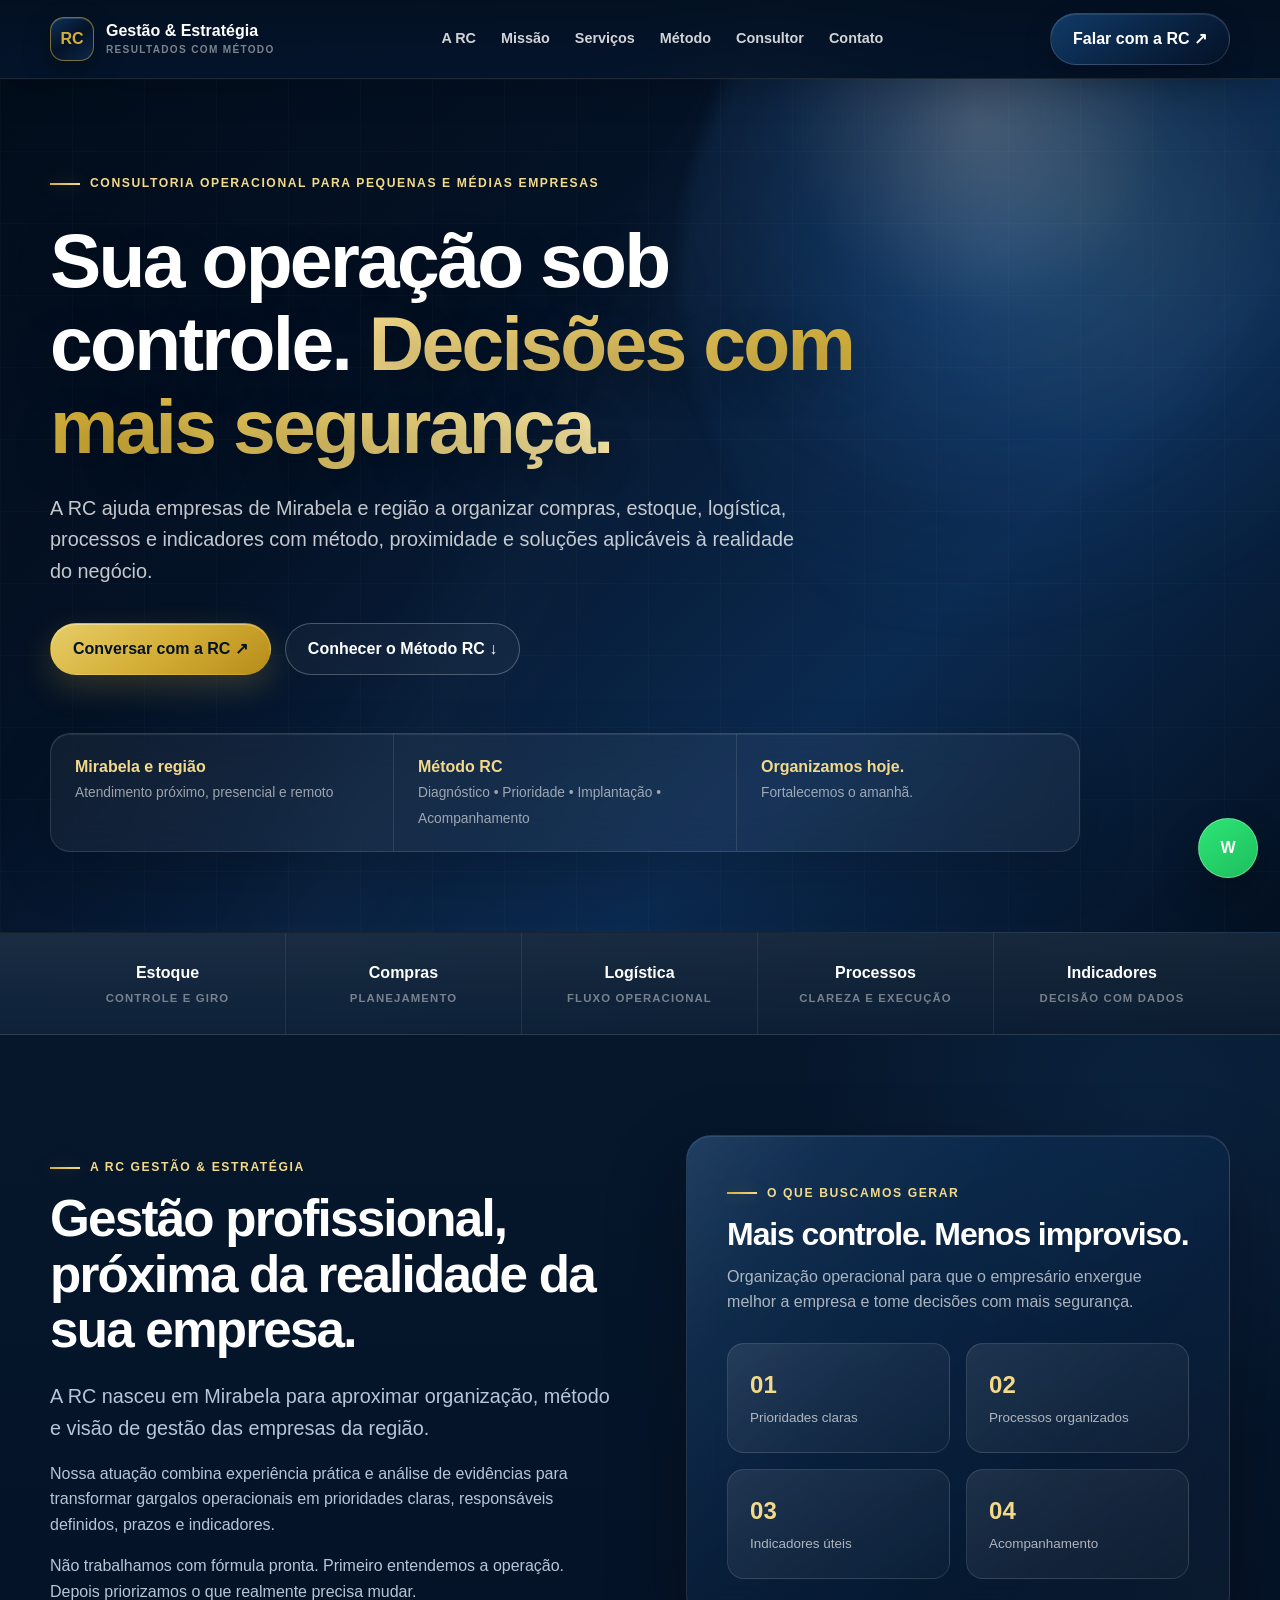
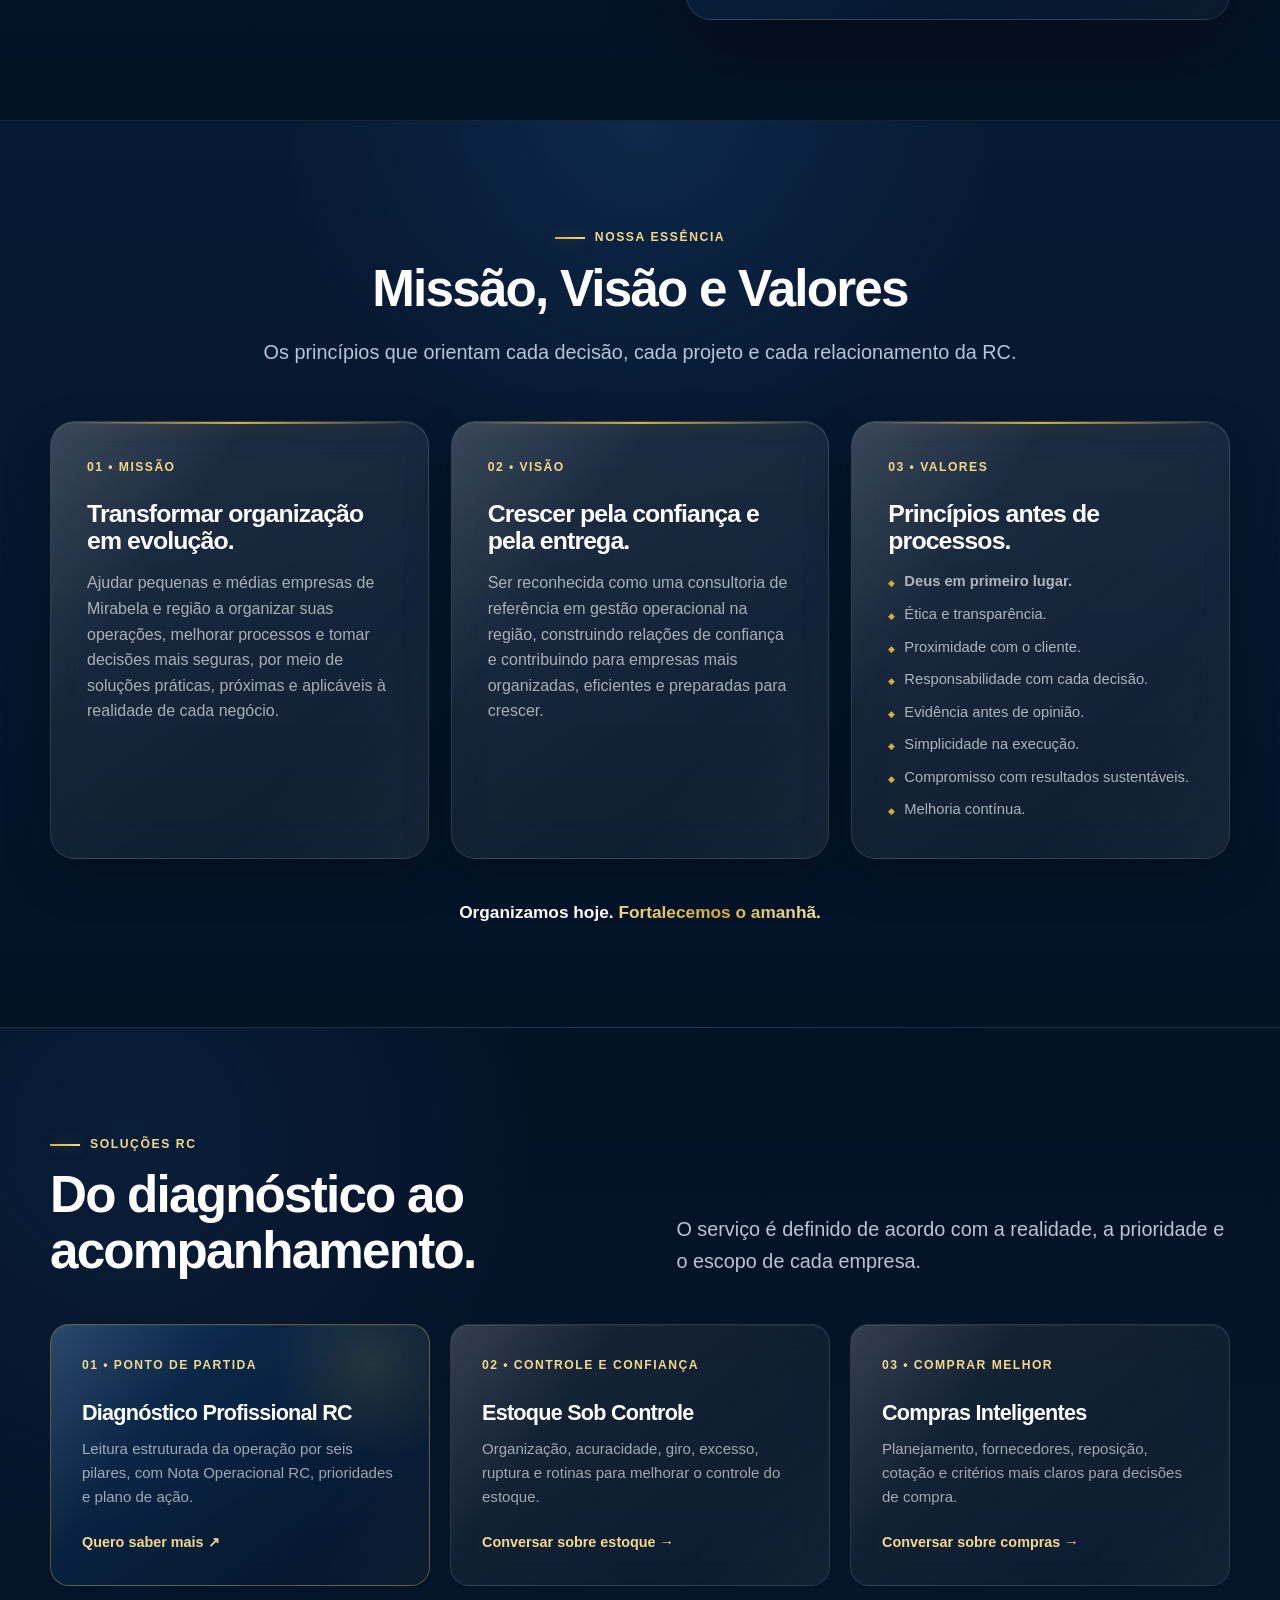
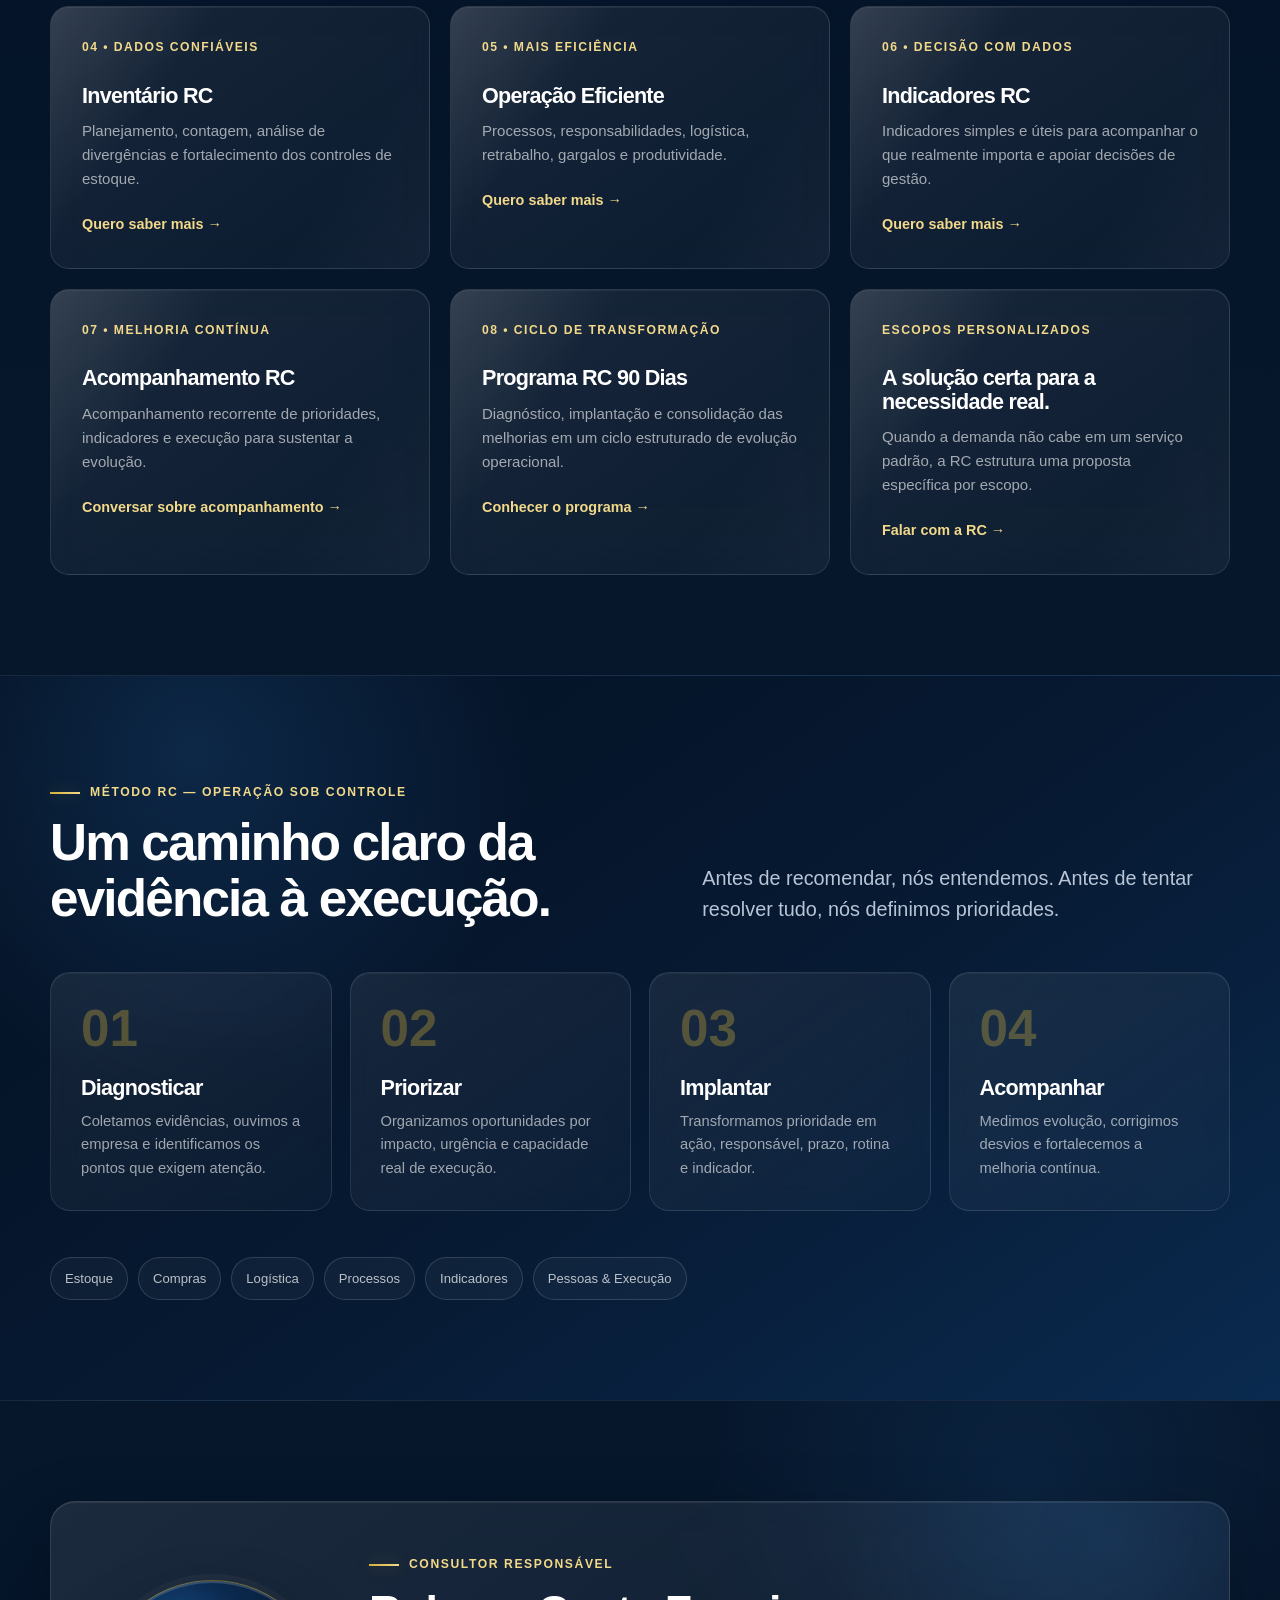
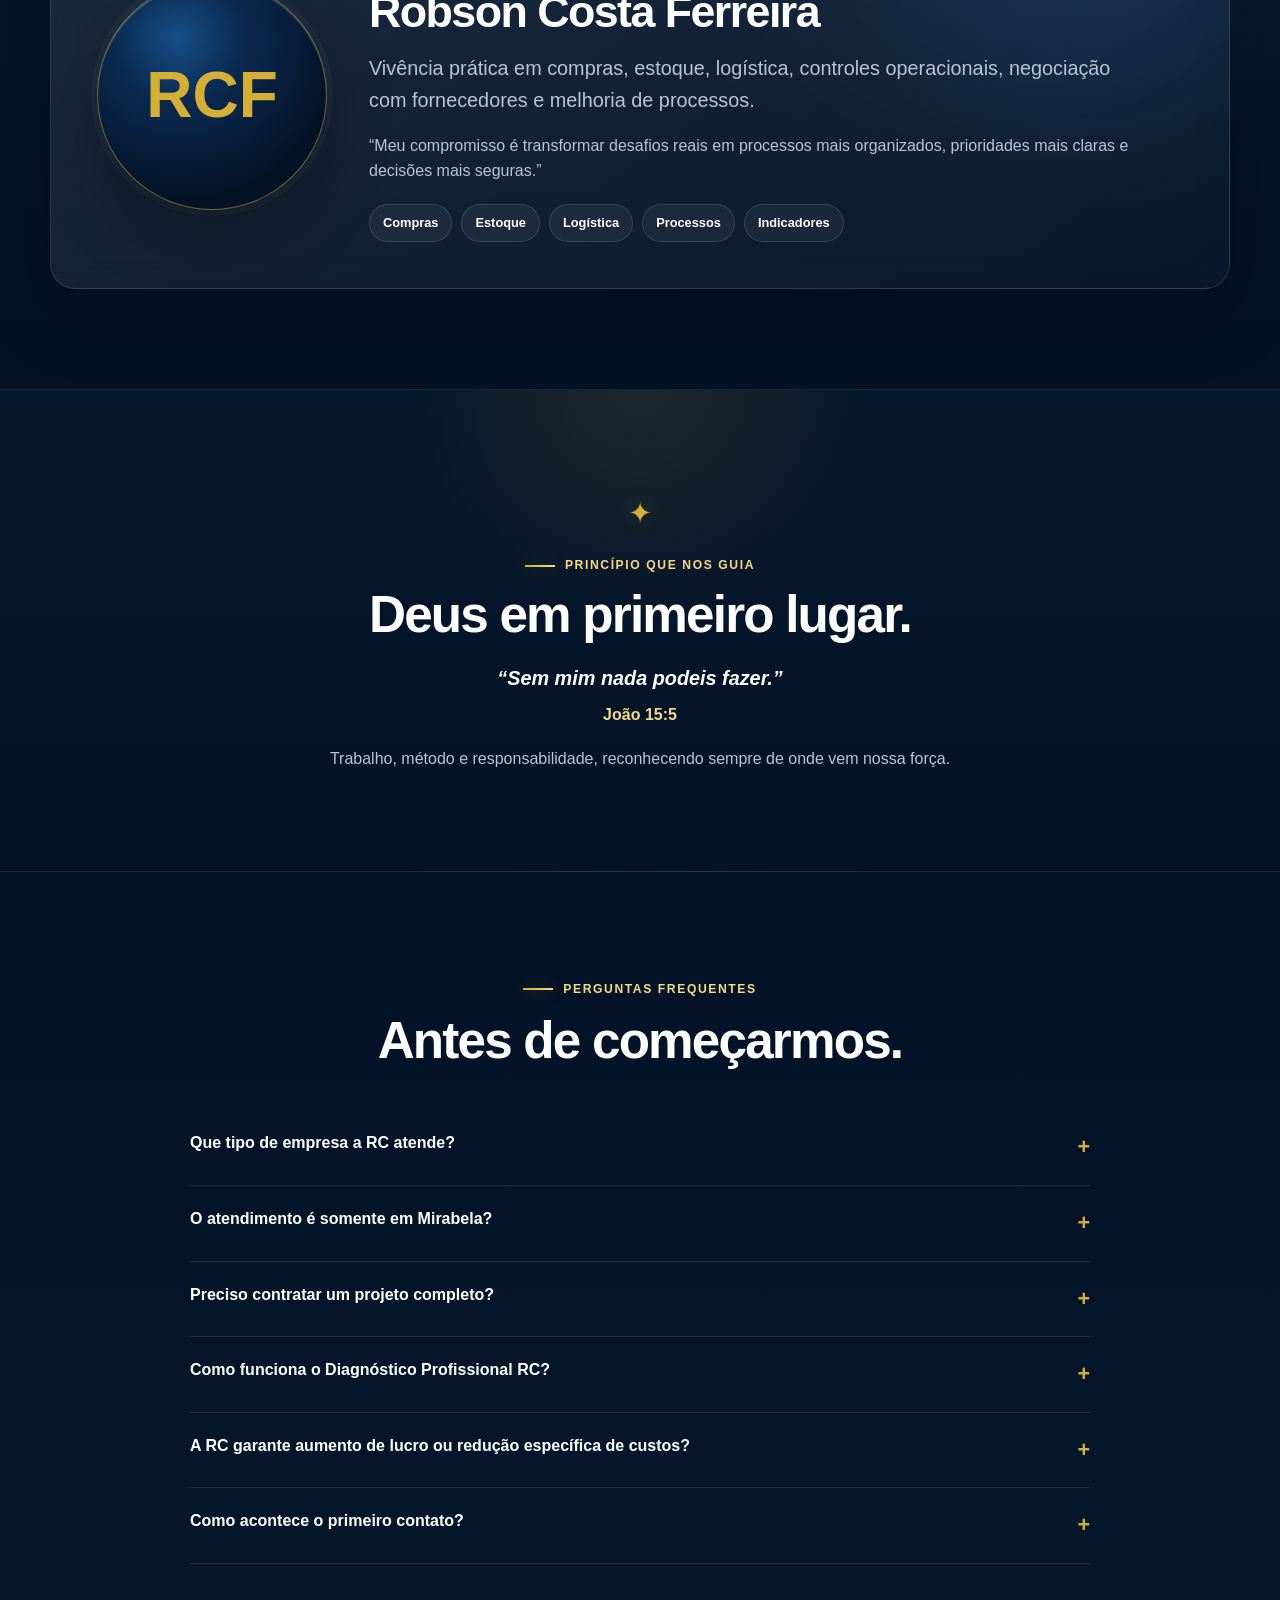
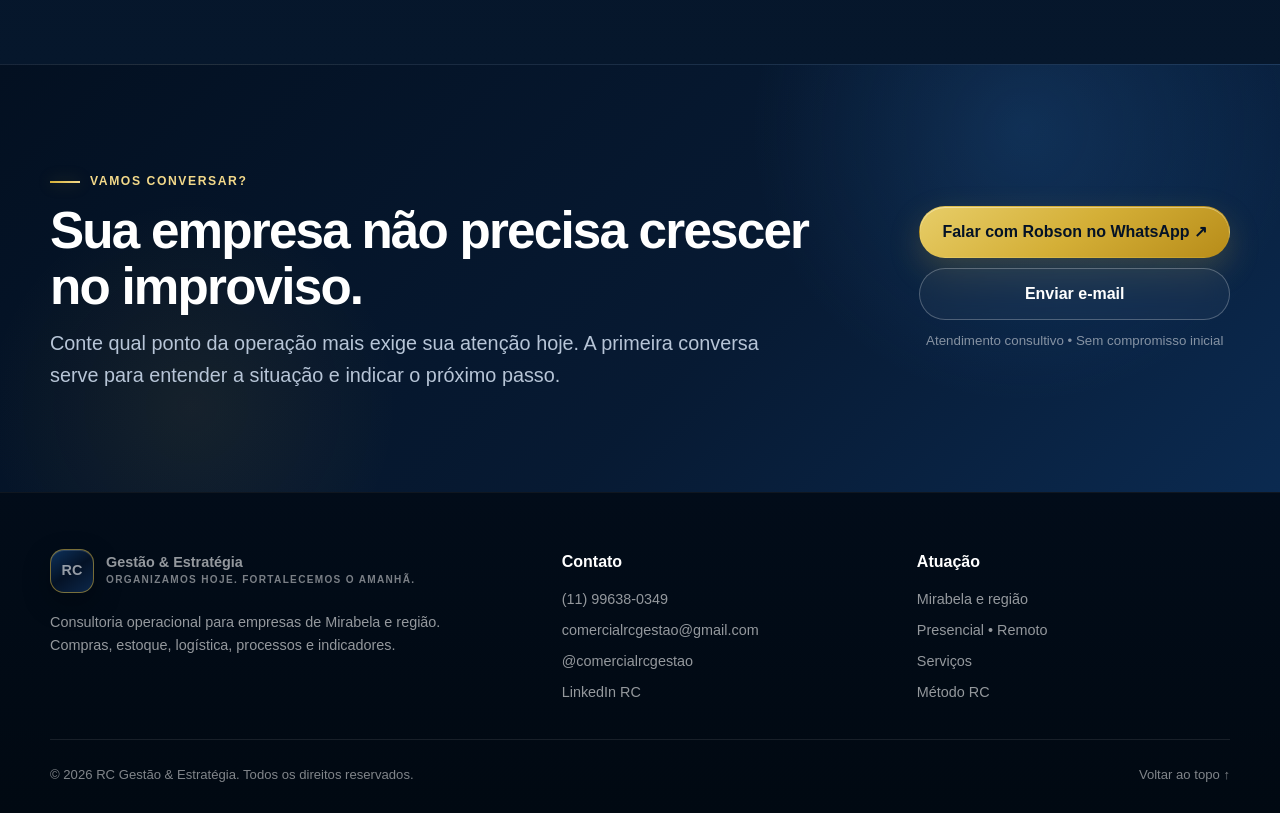
==== commit 73dcfaf1: "Update print statement from 'Hello' to 'Goodbye'" ====
--- a/index.html
+++ b/index.html
@@ -1,1901 +1,3826 @@
 <!DOCTYPE html>
 <html lang="pt-BR">
 <head>
-  <meta charset="UTF-8" />
-  <meta name="viewport" content="width=device-width, initial-scale=1.0" />
-
-  <title>RC Gestão & Estratégia | Consultoria Operacional em Mirabela e Região</title>
-
-  <meta
-    name="description"
-    content="Consultoria operacional para pequenas e médias empresas de Mirabela e região. Compras, estoque, logística, processos e indicadores com método, proximidade e acompanhamento."
-  />
-
-  <meta
-    name="keywords"
-    content="consultoria Mirabela, gestão de estoque, compras, logística, processos, indicadores, inventário, consultoria empresarial"
-  />
-
-  <meta name="author" content="RC Gestão & Estratégia" />
-
-  <meta property="og:title" content="RC Gestão & Estratégia" />
-  <meta
-    property="og:description"
-    content="Organizamos hoje. Fortalecemos o amanhã."
-  />
-  <meta property="og:type" content="website" />
-  <meta property="og:url" content="https://www.rcgestaoestrategia.com.br/" />
-
-  <meta name="theme-color" content="#071A33" />
-
-  <style>
-    :root {
-      --navy: #071A33;
-      --navy-2: #0C274A;
-      --gold: #D4AF37;
-      --cream: #F8F5EC;
-      --white: #FFFFFF;
-      --ink: #162033;
-      --muted: #647084;
-      --line: #DDE3EA;
-      --shadow: 0 20px 60px rgba(7, 26, 51, 0.12);
-      --radius: 24px;
-      --radius-sm: 16px;
-      --max: 1180px;
+<meta charset="UTF-8">
+<meta name="viewport" content="width=device-width, initial-scale=1.0">
+
+<title>RC Gestão & Estratégia | Consultoria Operacional em Mirabela e Região</title>
+
+<meta name="description" content="Consultoria operacional para pequenas e médias empresas de Mirabela e região. Compras, estoque, logística, processos e indicadores com método, proximidade e acompanhamento.">
+
+<meta name="author" content="RC Gestão & Estratégia">
+<meta name="theme-color" content="#041226">
+
+<meta property="og:title" content="RC Gestão & Estratégia">
+<meta property="og:description" content="Organizamos hoje. Fortalecemos o amanhã.">
+<meta property="og:type" content="website">
+<meta property="og:url" content="https://www.rcgestaoestrategia.com.br/">
+
+<style>
+
+/* =========================================================
+   RC GESTÃO & ESTRATÉGIA
+   TEMA PREMIUM — AZUL-MARINHO ESPELHADO
+   ========================================================= */
+
+:root{
+    --navy:#041226;
+    --navy2:#071A33;
+    --navy3:#0B2A50;
+    --navy4:#123E6E;
+
+    --blue:#2C6FB8;
+
+    --gold:#D4AF37;
+    --goldLight:#F3D98A;
+
+    --white:#FFFFFF;
+    --muted:#B7C5D7;
+
+    --glass:rgba(255,255,255,.07);
+    --glassStrong:rgba(255,255,255,.11);
+    --border:rgba(255,255,255,.12);
+
+    --shadow:0 30px 80px rgba(0,0,0,.28);
+
+    --radius:25px;
+    --max:1180px;
+}
+
+*{
+    margin:0;
+    padding:0;
+    box-sizing:border-box;
+}
+
+html{
+    scroll-behavior:smooth;
+}
+
+body{
+    font-family:Inter,Arial,Helvetica,sans-serif;
+    color:white;
+    line-height:1.6;
+    background:
+        radial-gradient(circle at 10% 5%,rgba(44,111,184,.18),transparent 27%),
+        linear-gradient(180deg,#020D1B,#071A33 42%,#041226);
+    overflow-x:hidden;
+}
+
+/* REFLEXO GERAL */
+
+body::before{
+    content:"";
+    position:fixed;
+    inset:0;
+    z-index:-1;
+    pointer-events:none;
+
+    background:
+        linear-gradient(
+            115deg,
+            transparent 5%,
+            rgba(255,255,255,.02) 20%,
+            rgba(255,255,255,.08) 24%,
+            transparent 31%,
+            transparent 65%,
+            rgba(255,255,255,.035) 69%,
+            transparent 75%
+        );
+
+    background-size:220% 100%;
+    animation:reflexo 16s linear infinite;
+}
+
+@keyframes reflexo{
+    from{background-position:-70% 0}
+    to{background-position:170% 0}
+}
+
+a{
+    color:inherit;
+    text-decoration:none;
+}
+
+p{
+    color:var(--muted);
+}
+
+.container{
+    width:min(var(--max),calc(100% - 40px));
+    margin:auto;
+}
+
+.section{
+    padding:100px 0;
+    position:relative;
+}
+
+.eyebrow{
+    display:inline-flex;
+    align-items:center;
+    gap:10px;
+
+    font-size:.76rem;
+    font-weight:900;
+    text-transform:uppercase;
+    letter-spacing:.13em;
+
+    color:var(--goldLight);
+}
+
+.eyebrow::before{
+    content:"";
+    width:30px;
+    height:2px;
+
+    background:linear-gradient(
+        90deg,
+        var(--gold),
+        var(--goldLight)
+    );
+
+    box-shadow:0 0 15px rgba(212,175,55,.35);
+}
+
+h1,h2,h3{
+    line-height:1.08;
+    letter-spacing:-.035em;
+}
+
+h1{
+    font-size:clamp(2.7rem,6vw,5.4rem);
+}
+
+h2{
+    font-size:clamp(2rem,4vw,3.7rem);
+}
+
+h3{
+    font-size:1.35rem;
+}
+
+.lead{
+    font-size:clamp(1.05rem,1.8vw,1.24rem);
+    max-width:760px;
+}
+
+.gold{
+    background:
+        linear-gradient(
+            90deg,
+            #F3D98A,
+            #D4AF37,
+            #F7E6A6
+        );
+
+    -webkit-background-clip:text;
+    -webkit-text-fill-color:transparent;
+    background-clip:text;
+}
+
+
+/* =========================================================
+   HEADER
+   ========================================================= */
+
+header{
+    position:sticky;
+    top:0;
+    z-index:1000;
+
+    background:
+        linear-gradient(
+            180deg,
+            rgba(3,16,33,.94),
+            rgba(4,18,38,.80)
+        );
+
+    backdrop-filter:blur(22px) saturate(160%);
+
+    border-bottom:1px solid rgba(255,255,255,.10);
+
+    box-shadow:
+        0 10px 35px rgba(0,0,0,.18);
+}
+
+.nav{
+    height:78px;
+
+    display:flex;
+    align-items:center;
+    justify-content:space-between;
+
+    gap:25px;
+}
+
+.brand{
+    display:flex;
+    align-items:center;
+    gap:12px;
+
+    font-weight:900;
+}
+
+.brand-mark{
+    width:44px;
+    height:44px;
+
+    display:grid;
+    place-items:center;
+
+    border-radius:14px;
+
+    color:var(--gold);
+
+    background:
+        linear-gradient(
+            145deg,
+            #0D315B,
+            #041226 50%,
+            #0C274A
+        );
+
+    border:1px solid rgba(212,175,55,.55);
+
+    box-shadow:
+        inset 0 1px 0 rgba(255,255,255,.14),
+        0 10px 28px rgba(0,0,0,.28);
+
+    position:relative;
+    overflow:hidden;
+}
+
+.brand-mark::after{
+    content:"";
+    position:absolute;
+    inset:0;
+
+    background:
+        linear-gradient(
+            120deg,
+            transparent 15%,
+            rgba(255,255,255,.25) 35%,
+            transparent 55%
+        );
+
+    transform:translateX(-120%);
+    animation:logoShine 7s ease-in-out infinite;
+}
+
+@keyframes logoShine{
+    0%,65%{
+        transform:translateX(-120%);
     }
 
-    * {
-      box-sizing: border-box;
-      margin: 0;
-      padding: 0;
+    85%,100%{
+        transform:translateX(120%);
     }
-
-    html {
-      scroll-behavior: smooth;
+}
+
+.brand-text{
+    line-height:1.05;
+}
+
+.brand-text small{
+    display:block;
+
+    margin-top:5px;
+
+    font-size:.63rem;
+    letter-spacing:.13em;
+
+    color:rgba(255,255,255,.48);
+}
+
+.nav-links{
+    display:flex;
+    align-items:center;
+
+    gap:25px;
+
+    font-size:.9rem;
+    font-weight:700;
+
+    color:rgba(255,255,255,.82);
+}
+
+.nav-links a{
+    transition:.2s;
+}
+
+.nav-links a:hover{
+    color:var(--goldLight);
+}
+
+.menu-btn{
+    display:none;
+
+    background:none;
+    border:none;
+
+    color:white;
+
+    font-size:1.7rem;
+
+    cursor:pointer;
+}
+
+
+/* =========================================================
+   BOTÕES
+   ========================================================= */
+
+.btn{
+    min-height:52px;
+
+    padding:0 22px;
+
+    display:inline-flex;
+    align-items:center;
+    justify-content:center;
+
+    gap:10px;
+
+    border-radius:999px;
+
+    font-weight:800;
+
+    border:1px solid transparent;
+
+    position:relative;
+    overflow:hidden;
+
+    transition:.25s;
+}
+
+.btn::after{
+    content:"";
+
+    position:absolute;
+    top:0;
+    bottom:0;
+
+    width:38%;
+    left:-55%;
+
+    transform:skewX(-18deg);
+
+    background:
+        linear-gradient(
+            90deg,
+            transparent,
+            rgba(255,255,255,.28),
+            transparent
+        );
+
+    transition:.6s;
+}
+
+.btn:hover::after{
+    left:120%;
+}
+
+.btn-primary{
+    color:var(--navy);
+
+    background:
+        linear-gradient(
+            145deg,
+            #E7CD68,
+            #D4AF37 50%,
+            #B78C19
+        );
+
+    box-shadow:
+        inset 0 1px 0 rgba(255,255,255,.38),
+        0 12px 32px rgba(212,175,55,.22);
+}
+
+.btn-primary:hover{
+    transform:translateY(-2px);
+
+    box-shadow:
+        0 15px 38px rgba(212,175,55,.30);
+}
+
+.btn-dark{
+    color:white;
+
+    background:
+        linear-gradient(
+            145deg,
+            rgba(18,62,110,.92),
+            rgba(4,18,38,.96)
+        );
+
+    border-color:rgba(255,255,255,.14);
+
+    box-shadow:
+        inset 0 1px 0 rgba(255,255,255,.10),
+        0 10px 28px rgba(0,0,0,.22);
+}
+
+.btn-dark:hover{
+    color:var(--goldLight);
+
+    border-color:rgba(212,175,55,.50);
+
+    transform:translateY(-2px);
+}
+
+.btn-outline{
+    color:white;
+
+    border-color:rgba(255,255,255,.25);
+
+    background:rgba(255,255,255,.04);
+
+    backdrop-filter:blur(10px);
+}
+
+.btn-outline:hover{
+    color:var(--goldLight);
+
+    border-color:var(--gold);
+}
+
+
+/* =========================================================
+   HERO
+   ========================================================= */
+
+.hero{
+    position:relative;
+
+    min-height:calc(100vh - 78px);
+
+    display:flex;
+    align-items:center;
+
+    overflow:hidden;
+
+    background:
+
+        radial-gradient(
+            circle at 78% 20%,
+            rgba(44,111,184,.30),
+            transparent 23%
+        ),
+
+        radial-gradient(
+            circle at 86% 16%,
+            rgba(212,175,55,.11),
+            transparent 17%
+        ),
+
+        linear-gradient(
+            135deg,
+            #020D1B 0%,
+            #041226 34%,
+            #0B2A50 69%,
+            #031021 100%
+        );
+
+    border-bottom:1px solid rgba(255,255,255,.08);
+}
+
+.hero::before{
+    content:"";
+
+    position:absolute;
+
+    width:850px;
+    height:850px;
+
+    right:-250px;
+    top:-230px;
+
+    border-radius:50%;
+
+    background:
+
+        radial-gradient(
+            circle at 35% 32%,
+            rgba(255,255,255,.21),
+            rgba(44,111,184,.15) 24%,
+            transparent 65%
+        );
+
+    filter:blur(7px);
+
+    pointer-events:none;
+}
+
+.hero::after{
+    content:"";
+
+    position:absolute;
+    inset:0;
+
+    pointer-events:none;
+
+    opacity:.15;
+
+    background:
+
+        linear-gradient(
+            120deg,
+            transparent 0 38%,
+            rgba(255,255,255,.10) 45%,
+            transparent 52%
+        ),
+
+        linear-gradient(
+            rgba(255,255,255,.12) 1px,
+            transparent 1px
+        ),
+
+        linear-gradient(
+            90deg,
+            rgba(255,255,255,.12) 1px,
+            transparent 1px
+        );
+
+    background-size:
+        auto,
+        72px 72px,
+        72px 72px;
+}
+
+.hero .container{
+    position:relative;
+
+    z-index:2;
+
+    padding:88px 0 80px;
+}
+
+.hero .eyebrow{
+    margin-bottom:25px;
+}
+
+.hero h1{
+    max-width:930px;
+
+    margin-bottom:25px;
+
+    text-shadow:
+        0 14px 40px rgba(0,0,0,.30);
+}
+
+.hero p{
+    color:rgba(255,255,255,.77);
+}
+
+.hero-actions{
+    display:flex;
+    flex-wrap:wrap;
+
+    gap:14px;
+
+    margin-top:35px;
+}
+
+.hero-meta{
+    max-width:1030px;
+
+    margin-top:58px;
+
+    display:flex;
+
+    background:rgba(255,255,255,.05);
+
+    border:1px solid rgba(255,255,255,.12);
+
+    border-radius:20px;
+
+    backdrop-filter:blur(16px);
+
+    overflow:hidden;
+
+    box-shadow:
+        inset 0 1px 0 rgba(255,255,255,.09),
+        0 20px 55px rgba(0,0,0,.17);
+}
+
+.hero-meta-item{
+    flex:1;
+
+    min-width:220px;
+
+    padding:20px 24px;
+
+    border-right:1px solid rgba(255,255,255,.10);
+}
+
+.hero-meta-item:last-child{
+    border-right:none;
+}
+
+.hero-meta strong{
+    display:block;
+
+    color:var(--goldLight);
+}
+
+.hero-meta span{
+    font-size:.86rem;
+
+    color:rgba(255,255,255,.58);
+}
+
+
+/* =========================================================
+   FAIXA DE ESPECIALIDADES
+   ========================================================= */
+
+.band{
+    background:
+        linear-gradient(
+            180deg,
+            rgba(255,255,255,.07),
+            rgba(255,255,255,.025)
+        );
+
+    border-bottom:1px solid rgba(255,255,255,.08);
+}
+
+.band-grid{
+    display:grid;
+
+    grid-template-columns:repeat(5,1fr);
+}
+
+.band-item{
+    padding:27px 18px;
+
+    text-align:center;
+
+    font-weight:800;
+
+    border-right:1px solid rgba(255,255,255,.08);
+}
+
+.band-item:last-child{
+    border-right:none;
+}
+
+.band-item span{
+    display:block;
+
+    margin-top:4px;
+
+    font-size:.71rem;
+
+    text-transform:uppercase;
+
+    letter-spacing:.1em;
+
+    color:rgba(255,255,255,.43);
+}
+
+
+/* =========================================================
+   A RC
+   ========================================================= */
+
+#rc{
+    background:
+
+        radial-gradient(
+            circle at 90% 10%,
+            rgba(44,111,184,.13),
+            transparent 27%
+        ),
+
+        linear-gradient(
+            180deg,
+            #06172C,
+            #041226
+        );
+}
+
+.split{
+    display:grid;
+
+    grid-template-columns:1.02fr .98fr;
+
+    gap:70px;
+
+    align-items:center;
+}
+
+.copy h2{
+    margin:14px 0 24px;
+}
+
+.copy p + p{
+    margin-top:16px;
+}
+
+.panel{
+    padding:40px;
+
+    border-radius:var(--radius);
+
+    background:
+
+        linear-gradient(
+            145deg,
+            rgba(18,62,110,.60),
+            rgba(4,18,38,.84)
+        );
+
+    border:1px solid var(--border);
+
+    backdrop-filter:blur(18px);
+
+    box-shadow:
+        inset 0 1px 0 rgba(255,255,255,.10),
+        var(--shadow);
+
+    position:relative;
+
+    overflow:hidden;
+}
+
+.panel::before{
+    content:"";
+
+    position:absolute;
+    inset:0;
+
+    pointer-events:none;
+
+    background:
+
+        linear-gradient(
+            125deg,
+            rgba(255,255,255,.15),
+            rgba(255,255,255,.04) 18%,
+            transparent 38%,
+            transparent 68%,
+            rgba(255,255,255,.06)
+        );
+
+    opacity:.55;
+}
+
+.panel > *{
+    position:relative;
+    z-index:2;
+}
+
+.panel p{
+    color:rgba(255,255,255,.66);
+}
+
+.panel-grid{
+    display:grid;
+
+    grid-template-columns:1fr 1fr;
+
+    gap:16px;
+
+    margin-top:28px;
+}
+
+.metric{
+    padding:22px;
+
+    border-radius:17px;
+
+    background:
+
+        linear-gradient(
+            145deg,
+            rgba(255,255,255,.09),
+            rgba(255,255,255,.025)
+        );
+
+    border:1px solid rgba(255,255,255,.12);
+}
+
+.metric b{
+    display:block;
+
+    font-size:1.5rem;
+
+    color:var(--goldLight);
+}
+
+.metric span{
+    color:rgba(255,255,255,.66);
+
+    font-size:.84rem;
+}
+
+
+/* =========================================================
+   MISSÃO VISÃO VALORES
+   ========================================================= */
+
+.mv-section{
+    background:
+
+        radial-gradient(
+            circle at 50% 0%,
+            rgba(44,111,184,.17),
+            transparent 32%
+        ),
+
+        linear-gradient(
+            180deg,
+            #071A33,
+            #041226
+        );
+
+    border-top:1px solid rgba(255,255,255,.07);
+
+    border-bottom:1px solid rgba(255,255,255,.08);
+}
+
+.mv-head{
+    max-width:820px;
+
+    margin:0 auto 52px;
+
+    text-align:center;
+}
+
+.mv-head h2{
+    margin:14px auto 20px;
+}
+
+.mv-head p{
+    margin:auto;
+}
+
+.mv-grid{
+    display:grid;
+
+    grid-template-columns:repeat(3,1fr);
+
+    gap:22px;
+}
+
+.mv-card{
+    padding:36px;
+
+    min-height:100%;
+
+    border-radius:var(--radius);
+
+    background:
+
+        linear-gradient(
+            145deg,
+            rgba(255,255,255,.10),
+            rgba(255,255,255,.035)
+        );
+
+    border:1px solid rgba(255,255,255,.13);
+
+    backdrop-filter:blur(18px);
+
+    box-shadow:
+        inset 0 1px 0 rgba(255,255,255,.09),
+        0 18px 50px rgba(0,0,0,.20);
+
+    position:relative;
+
+    overflow:hidden;
+
+    transition:.28s;
+}
+
+.mv-card::before{
+    content:"";
+
+    position:absolute;
+
+    top:0;
+    left:20px;
+    right:20px;
+
+    height:2px;
+
+    background:
+
+        linear-gradient(
+            90deg,
+            transparent,
+            var(--gold),
+            transparent
+        );
+
+    box-shadow:
+        0 0 18px rgba(212,175,55,.35);
+}
+
+.mv-card::after{
+    content:"";
+
+    position:absolute;
+    inset:0;
+
+    pointer-events:none;
+
+    background:
+
+        linear-gradient(
+            125deg,
+            rgba(255,255,255,.12),
+            transparent 30%,
+            transparent 70%,
+            rgba(255,255,255,.04)
+        );
+}
+
+.mv-card:hover{
+    transform:translateY(-6px);
+
+    border-color:rgba(212,175,55,.46);
+
+    box-shadow:
+        0 28px 70px rgba(0,0,0,.28);
+}
+
+.mv-card > *{
+    position:relative;
+    z-index:2;
+}
+
+.mv-number{
+    margin-bottom:24px;
+
+    color:var(--goldLight);
+
+    font-weight:900;
+
+    font-size:.76rem;
+
+    letter-spacing:.12em;
+}
+
+.mv-card h3{
+    margin-bottom:16px;
+
+    font-size:1.55rem;
+}
+
+.mv-card p{
+    color:rgba(255,255,255,.63);
+}
+
+.values-list{
+    display:flex;
+
+    flex-direction:column;
+
+    gap:9px;
+}
+
+.value-item{
+    display:flex;
+
+    gap:9px;
+
+    color:rgba(255,255,255,.66);
+
+    font-size:.92rem;
+}
+
+.value-item::before{
+    content:"◆";
+
+    margin-top:6px;
+
+    color:var(--gold);
+
+    font-size:.55rem;
+}
+
+.mv-phrase{
+    margin-top:40px;
+
+    text-align:center;
+
+    font-weight:900;
+
+    font-size:1.08rem;
+}
+
+
+/* =========================================================
+   SERVIÇOS
+   ========================================================= */
+
+#servicos{
+    background:
+
+        radial-gradient(
+            circle at 10% 8%,
+            rgba(44,111,184,.12),
+            transparent 25%
+        ),
+
+        linear-gradient(
+            180deg,
+            #041226,
+            #06172C
+        );
+}
+
+.section-head{
+    display:flex;
+
+    align-items:flex-end;
+
+    justify-content:space-between;
+
+    gap:36px;
+
+    margin-bottom:46px;
+}
+
+.section-head h2{
+    margin-top:13px;
+}
+
+.cards{
+    display:grid;
+
+    grid-template-columns:repeat(3,1fr);
+
+    gap:20px;
+}
+
+.card{
+    padding:31px;
+
+    border-radius:19px;
+
+    border:1px solid rgba(255,255,255,.12);
+
+    background:
+
+        linear-gradient(
+            145deg,
+            rgba(255,255,255,.08),
+            rgba(255,255,255,.025)
+        );
+
+    backdrop-filter:blur(14px);
+
+    box-shadow:
+        inset 0 1px 0 rgba(255,255,255,.06);
+
+    position:relative;
+
+    overflow:hidden;
+
+    transition:.28s;
+}
+
+.card::before{
+    content:"";
+
+    position:absolute;
+    inset:0;
+
+    background:
+
+        linear-gradient(
+            125deg,
+            rgba(255,255,255,.12),
+            transparent 30%,
+            transparent 72%,
+            rgba(255,255,255,.04)
+        );
+
+    pointer-events:none;
+}
+
+.card > *{
+    position:relative;
+    z-index:2;
+}
+
+.card:hover{
+    transform:translateY(-6px);
+
+    border-color:rgba(212,175,55,.42);
+
+    box-shadow:
+        0 28px 70px rgba(0,0,0,.22);
+}
+
+.card-num{
+    margin-bottom:26px;
+
+    font-size:.76rem;
+
+    font-weight:900;
+
+    letter-spacing:.12em;
+
+    color:var(--goldLight);
+}
+
+.card h3{
+    margin-bottom:12px;
+}
+
+.card p{
+    color:rgba(255,255,255,.61);
+
+    font-size:.94rem;
+}
+
+.card-link{
+    display:inline-flex;
+
+    margin-top:22px;
+
+    font-size:.9rem;
+
+    font-weight:800;
+
+    color:var(--goldLight);
+}
+
+.card-link:hover{
+    color:white;
+}
+
+.featured{
+    background:
+
+        radial-gradient(
+            circle at 85% 15%,
+            rgba(212,175,55,.14),
+            transparent 25%
+        ),
+
+        linear-gradient(
+            145deg,
+            rgba(18,62,110,.64),
+            rgba(4,18,38,.92)
+        );
+
+    border-color:rgba(212,175,55,.42);
+}
+
+
+/* =========================================================
+   MÉTODO RC
+   ========================================================= */
+
+.method{
+    background:
+
+        radial-gradient(
+            circle at 15% 10%,
+            rgba(44,111,184,.23),
+            transparent 27%
+        ),
+
+        linear-gradient(
+            145deg,
+            #031021,
+            #071A33 55%,
+            #0A2A4F
+        );
+
+    border-top:1px solid rgba(255,255,255,.07);
+
+    border-bottom:1px solid rgba(255,255,255,.07);
+}
+
+.steps{
+    display:grid;
+
+    grid-template-columns:repeat(4,1fr);
+
+    gap:18px;
+}
+
+.step{
+    padding:30px;
+
+    border-radius:20px;
+
+    border:1px solid rgba(255,255,255,.10);
+
+    background:
+
+        linear-gradient(
+            145deg,
+            rgba(255,255,255,.07),
+            rgba(255,255,255,.02)
+        );
+
+    backdrop-filter:blur(12px);
+
+    box-shadow:
+        inset 0 1px 0 rgba(255,255,255,.05);
+}
+
+.step .n{
+    margin-bottom:22px;
+
+    font-size:3.2rem;
+
+    line-height:1;
+
+    font-weight:900;
+
+    color:rgba(212,175,55,.34);
+}
+
+.step h3{
+    margin-bottom:10px;
+}
+
+.step p{
+    color:rgba(255,255,255,.60);
+
+    font-size:.92rem;
+}
+
+.pillars{
+    display:flex;
+
+    flex-wrap:wrap;
+
+    gap:10px;
+
+    margin-top:46px;
+}
+
+.pill{
+    padding:10px 14px;
+
+    border-radius:999px;
+
+    border:1px solid rgba(255,255,255,.14);
+
+    background:rgba(255,255,255,.035);
+
+    color:rgba(255,255,255,.72);
+
+    font-size:.82rem;
+}
+
+
+/* =========================================================
+   CONSULTOR
+   ========================================================= */
+
+#consultor{
+    background:
+
+        radial-gradient(
+            circle at 80% 15%,
+            rgba(44,111,184,.14),
+            transparent 28%
+        ),
+
+        linear-gradient(
+            180deg,
+            #06172C,
+            #041226
+        );
+}
+
+.consultant-card{
+    display:grid;
+
+    grid-template-columns:230px 1fr;
+
+    align-items:center;
+
+    gap:42px;
+
+    padding:46px;
+
+    border-radius:var(--radius);
+
+    border:1px solid rgba(255,255,255,.12);
+
+    background:
+
+        radial-gradient(
+            circle at 90% 10%,
+            rgba(44,111,184,.16),
+            transparent 24%
+        ),
+
+        linear-gradient(
+            145deg,
+            rgba(255,255,255,.09),
+            rgba(255,255,255,.025)
+        );
+
+    backdrop-filter:blur(16px);
+
+    box-shadow:
+        inset 0 1px 0 rgba(255,255,255,.08),
+        0 24px 68px rgba(0,0,0,.25);
+}
+
+.initials{
+    aspect-ratio:1;
+
+    display:grid;
+
+    place-items:center;
+
+    border-radius:50%;
+
+    font-size:4rem;
+
+    font-weight:900;
+
+    color:var(--gold);
+
+    background:
+
+        radial-gradient(
+            circle at 35% 25%,
+            #164F87,
+            #0B2A50 28%,
+            #041226 72%
+        );
+
+    border:1px solid rgba(212,175,55,.50);
+
+    box-shadow:
+        inset 0 2px 0 rgba(255,255,255,.16),
+        0 28px 65px rgba(0,0,0,.30),
+        0 0 0 6px rgba(255,255,255,.035);
+}
+
+.consultant-card h2{
+    margin:12px 0 18px;
+
+    font-size:clamp(1.9rem,3.5vw,3rem);
+}
+
+.chips{
+    display:flex;
+
+    flex-wrap:wrap;
+
+    gap:9px;
+
+    margin-top:20px;
+}
+
+.chip{
+    padding:8px 13px;
+
+    border-radius:999px;
+
+    border:1px solid rgba(255,255,255,.12);
+
+    background:rgba(255,255,255,.05);
+
+    font-size:.8rem;
+
+    font-weight:700;
+}
+
+
+/* =========================================================
+   FÉ
+   ========================================================= */
+
+.faith{
+    background:
+
+        radial-gradient(
+            circle at 50% 0%,
+            rgba(212,175,55,.11),
+            transparent 30%
+        ),
+
+        linear-gradient(
+            180deg,
+            #06172C,
+            #041226
+        );
+
+    border-top:1px solid rgba(212,175,55,.12);
+
+    border-bottom:1px solid rgba(212,175,55,.12);
+}
+
+.faith-box{
+    max-width:870px;
+
+    margin:auto;
+
+    text-align:center;
+}
+
+.cross{
+    margin-bottom:12px;
+
+    color:var(--gold);
+
+    font-size:1.8rem;
+
+    text-shadow:
+        0 0 22px rgba(212,175,55,.30);
+}
+
+.faith-box h2{
+    margin:12px auto 20px;
+}
+
+.verse{
+    color:white;
+
+    font-size:1.24rem;
+
+    font-weight:750;
+
+    font-style:italic;
+}
+
+.verse-ref{
+    margin-top:8px;
+
+    color:var(--goldLight);
+
+    font-weight:900;
+}
+
+
+/* =========================================================
+   FAQ
+   ========================================================= */
+
+#faq{
+    background:
+
+        linear-gradient(
+            180deg,
+            #041226,
+            #06172C
+        );
+}
+
+.faq{
+    max-width:900px;
+
+    margin:42px auto 0;
+}
+
+details{
+    padding:20px 0;
+
+    border-bottom:1px solid rgba(255,255,255,.10);
+}
+
+summary{
+    display:flex;
+
+    justify-content:space-between;
+
+    gap:20px;
+
+    color:white;
+
+    font-weight:800;
+
+    cursor:pointer;
+
+    list-style:none;
+}
+
+summary::-webkit-details-marker{
+    display:none;
+}
+
+summary::after{
+    content:"+";
+
+    color:var(--gold);
+
+    font-size:1.35rem;
+}
+
+details[open] summary::after{
+    content:"−";
+}
+
+details p{
+    max-width:780px;
+
+    padding-top:14px;
+
+    color:rgba(255,255,255,.60);
+}
+
+
+/* =========================================================
+   CONTATO
+   ========================================================= */
+
+.cta{
+    background:
+
+        radial-gradient(
+            circle at 80% 15%,
+            rgba(44,111,184,.24),
+            transparent 25%
+        ),
+
+        radial-gradient(
+            circle at 15% 80%,
+            rgba(212,175,55,.08),
+            transparent 18%
+        ),
+
+        linear-gradient(
+            135deg,
+            #031021,
+            #071A33 58%,
+            #0B2A50
+        );
+
+    border-top:1px solid rgba(255,255,255,.08);
+}
+
+.cta-box{
+    display:grid;
+
+    grid-template-columns:1fr auto;
+
+    align-items:center;
+
+    gap:40px;
+}
+
+.cta h2{
+    margin:12px 0 14px;
+}
+
+.cta-actions{
+    min-width:270px;
+
+    display:flex;
+
+    flex-direction:column;
+
+    gap:10px;
+}
+
+
+/* =========================================================
+   FOOTER
+   ========================================================= */
+
+footer{
+    padding:56px 0 28px;
+
+    background:
+
+        linear-gradient(
+            180deg,
+            #020C19,
+            #010912
+        );
+
+    border-top:1px solid rgba(255,255,255,.06);
+}
+
+.footer-grid{
+    display:grid;
+
+    grid-template-columns:1.5fr 1fr 1fr;
+
+    gap:42px;
+
+    padding-bottom:35px;
+}
+
+.footer-grid h4{
+    margin-bottom:14px;
+}
+
+.footer-grid p,
+.footer-grid a,
+.footer-grid span{
+    color:rgba(255,255,255,.58);
+
+    font-size:.9rem;
+}
+
+.footer-grid a:hover{
+    color:var(--goldLight);
+}
+
+.footer-links{
+    display:flex;
+
+    flex-direction:column;
+
+    gap:8px;
+}
+
+.footer-bottom{
+    padding-top:24px;
+
+    border-top:1px solid rgba(255,255,255,.09);
+
+    display:flex;
+
+    justify-content:space-between;
+
+    gap:20px;
+
+    color:rgba(255,255,255,.50);
+
+    font-size:.82rem;
+}
+
+
+/* =========================================================
+   WHATSAPP
+   ========================================================= */
+
+.whatsapp-float{
+    position:fixed;
+
+    right:22px;
+    bottom:22px;
+
+    z-index:999;
+
+    width:60px;
+    height:60px;
+
+    display:grid;
+
+    place-items:center;
+
+    border-radius:50%;
+
+    background:
+
+        linear-gradient(
+            145deg,
+            #2DE576,
+            #1EBE5D
+        );
+
+    color:white;
+
+    font-weight:900;
+
+    border:1px solid rgba(255,255,255,.28);
+
+    box-shadow:
+        0 18px 38px rgba(0,0,0,.28);
+
+    transition:.25s;
+}
+
+.whatsapp-float:hover{
+    transform:translateY(-4px) scale(1.04);
+}
+
+
+/* =========================================================
+   RESPONSIVO
+   ========================================================= */
+
+@media(max-width:920px){
+
+    .nav-links{
+        display:none;
+
+        position:absolute;
+
+        top:78px;
+        left:14px;
+        right:14px;
+
+        padding:22px;
+
+        flex-direction:column;
+
+        align-items:flex-start;
+
+        border-radius:18px;
+
+        background:
+
+            linear-gradient(
+                145deg,
+                rgba(7,26,51,.98),
+                rgba(4,18,38,.98)
+            );
+
+        border:1px solid rgba(255,255,255,.12);
+
+        backdrop-filter:blur(20px);
+
+        box-shadow:var(--shadow);
     }
 
-    body {
-      font-family: Inter, ui-sans-serif, system-ui, -apple-system,
-        BlinkMacSystemFont, "Segoe UI", sans-serif;
-      color: var(--ink);
-      background: var(--white);
-      line-height: 1.6;
-      -webkit-font-smoothing: antialiased;
+    .nav-links.open{
+        display:flex;
     }
 
-    a {
-      color: inherit;
-      text-decoration: none;
+    .menu-btn{
+        display:block;
     }
 
-    .container {
-      width: min(var(--max), calc(100% - 40px));
-      margin: 0 auto;
+    .split,
+    .consultant-card,
+    .cta-box{
+        grid-template-columns:1fr;
     }
 
-    .section {
-      padding: 96px 0;
+    .cards{
+        grid-template-columns:1fr 1fr;
     }
 
-    .eyebrow {
-      display: inline-flex;
-      align-items: center;
-      gap: 9px;
-      text-transform: uppercase;
-      letter-spacing: 0.12em;
-      font-size: 0.76rem;
-      font-weight: 800;
-      color: var(--gold);
+    .mv-grid{
+        grid-template-columns:1fr;
     }
 
-    .eyebrow::before {
-      content: "";
-      width: 28px;
-      height: 2px;
-      background: var(--gold);
+    .steps{
+        grid-template-columns:1fr 1fr;
     }
 
-    h1,
-    h2,
-    h3 {
-      line-height: 1.08;
-      letter-spacing: -0.035em;
+    .band-grid{
+        grid-template-columns:repeat(2,1fr);
     }
 
-    h1 {
-      font-size: clamp(2.65rem, 6vw, 5.4rem);
-      max-width: 920px;
+    .footer-grid{
+        grid-template-columns:1fr 1fr;
     }
 
-    h2 {
-      font-size: clamp(2rem, 4vw, 3.7rem);
-      max-width: 800px;
+    .initials{
+        width:190px;
     }
-
-    h3 {
-      font-size: 1.3rem;
+}
+
+@media(max-width:620px){
+
+    .container{
+        width:calc(100% - 28px);
     }
 
-    p {
-      color: var(--muted);
+    .section{
+        padding:74px 0;
     }
 
-    .lead {
-      font-size: clamp(1.05rem, 1.8vw, 1.25rem);
-      max-width: 760px;
+    header .btn-dark{
+        display:none;
     }
 
-    .gold {
-      color: var(--gold);
+    .hero{
+        min-height:auto;
     }
 
-    header {
-      position: sticky;
-      top: 0;
-      z-index: 1000;
-      backdrop-filter: blur(14px);
-      background: rgba(255, 255, 255, 0.93);
-      border-bottom: 1px solid rgba(7, 26, 51, 0.08);
+    .hero .container{
+        padding:72px 0 62px;
     }
 
-    .nav {
-      height: 76px;
-      display: flex;
-      align-items: center;
-      justify-content: space-between;
-      gap: 24px;
+    .hero-meta{
+        display:block;
     }
 
-    .brand {
-      display: flex;
-      align-items: center;
-      gap: 12px;
-      font-weight: 900;
-      color: var(--navy);
+    .hero-meta-item{
+        border-right:none;
+
+        border-bottom:1px solid rgba(255,255,255,.10);
     }
 
-    .brand-mark {
-      width: 42px;
-      height: 42px;
-      border-radius: 12px;
-      background: var(--navy);
-      color: var(--gold);
-      display: grid;
-      place-items: center;
-      font-size: 1.05rem;
-      border: 1px solid rgba(212, 175, 55, 0.45);
+    .hero-meta-item:last-child{
+        border-bottom:none;
     }
 
-    .brand-text {
-      line-height: 1.05;
+    .cards,
+    .steps,
+    .panel-grid,
+    .footer-grid{
+        grid-template-columns:1fr;
     }
 
-    .brand-text small {
-      display: block;
-      font-size: 0.65rem;
-      letter-spacing: 0.13em;
-      color: var(--muted);
-      margin-top: 4px;
+    .section-head{
+        display:block;
     }
 
-    .nav-links {
-      display: flex;
-      align-items: center;
-      gap: 28px;
-      font-size: 0.92rem;
-      font-weight: 700;
-      color: var(--navy);
+    .section-head .lead{
+        margin-top:16px;
     }
 
-    .nav-links a:hover {
-      color: var(--gold);
+    .band-grid{
+        grid-template-columns:1fr;
     }
 
-    .menu-btn {
-      display: none;
-      background: none;
-      border: 0;
-      color: var(--navy);
-      font-size: 1.6rem;
-      cursor: pointer;
+    .consultant-card{
+        padding:28px;
     }
 
-    .btn {
-      display: inline-flex;
-      align-items: center;
-      justify-content: center;
-      gap: 10px;
-      min-height: 52px;
-      padding: 0 22px;
-      border-radius: 999px;
-      font-weight: 800;
-      transition: 0.2s ease;
-      border: 1px solid transparent;
+    .cta-actions{
+        min-width:0;
     }
 
-    .btn-primary {
-      background: var(--gold);
-      color: var(--navy);
+    .footer-bottom{
+        flex-direction:column;
     }
-
-    .btn-primary:hover {
-      transform: translateY(-2px);
-      box-shadow: 0 12px 32px rgba(212, 175, 55, 0.25);
-    }
-
-    .btn-dark {
-      background: var(--navy);
-      color: var(--white);
-    }
-
-    .btn-dark:hover {
-      background: var(--navy-2);
-      transform: translateY(-2px);
-    }
-
-    .btn-outline {
-      border-color: rgba(255, 255, 255, 0.28);
-      color: var(--white);
-    }
-
-    .btn-outline:hover {
-      border-color: var(--gold);
-      color: var(--gold);
-    }
-
-    .hero {
-      position: relative;
-      overflow: hidden;
-      min-height: calc(100vh - 76px);
-
-      background:
-        radial-gradient(
-          circle at 86% 16%,
-          rgba(212, 175, 55, 0.23),
-          transparent 23%
-        ),
-        radial-gradient(
-          circle at 18% 90%,
-          rgba(255, 255, 255, 0.06),
-          transparent 30%
-        ),
-        linear-gradient(
-          135deg,
-          #06172c 0%,
-          #071a33 48%,
-          #0e315c 100%
-        );
-
-      color: var(--white);
-
-      display: flex;
-      align-items: center;
-    }
-
-    .hero::after {
-      content: "";
-      position: absolute;
-      inset: 0;
-      pointer-events: none;
-      opacity: 0.12;
-
-      background-image:
-        linear-gradient(
-          rgba(255, 255, 255, 0.18) 1px,
-          transparent 1px
-        ),
-        linear-gradient(
-          90deg,
-          rgba(255, 255, 255, 0.18) 1px,
-          transparent 1px
-        );
-
-      background-size: 70px 70px;
-    }
-
-    .hero .container {
-      position: relative;
-      z-index: 2;
-      padding: 86px 0 78px;
-    }
-
-    .hero .eyebrow {
-      margin-bottom: 24px;
-    }
-
-    .hero h1 {
-      margin-bottom: 24px;
-    }
-
-    .hero p {
-      color: rgba(255, 255, 255, 0.78);
-    }
-
-    .hero-actions {
-      display: flex;
-      gap: 14px;
-      flex-wrap: wrap;
-      margin-top: 34px;
-    }
-
-    .hero-meta {
-      display: flex;
-      gap: 34px;
-      flex-wrap: wrap;
-      margin-top: 58px;
-    }
-
-    .hero-meta-item {
-      padding-right: 34px;
-      border-right: 1px solid rgba(255, 255, 255, 0.16);
-    }
-
-    .hero-meta-item:last-child {
-      border-right: 0;
-    }
-
-    .hero-meta strong {
-      display: block;
-      color: var(--gold);
-      font-size: 1rem;
-    }
-
-    .hero-meta span {
-      font-size: 0.88rem;
-      color: rgba(255, 255, 255, 0.65);
-    }
-
-    .band {
-      background: var(--cream);
-      border-bottom: 1px solid var(--line);
-    }
-
-    .band-grid {
-      display: grid;
-      grid-template-columns: repeat(5, 1fr);
-      gap: 1px;
-    }
-
-    .band-item {
-      padding: 26px 18px;
-      text-align: center;
-      font-weight: 800;
-      color: var(--navy);
-      border-right: 1px solid var(--line);
-    }
-
-    .band-item:last-child {
-      border-right: 0;
-    }
-
-    .band-item span {
-      display: block;
-      font-size: 0.72rem;
-      letter-spacing: 0.1em;
-      text-transform: uppercase;
-      color: var(--muted);
-      margin-top: 5px;
-    }
-
-    .split {
-      display: grid;
-      grid-template-columns: 1.02fr 0.98fr;
-      gap: 70px;
-      align-items: center;
-    }
-
-    .copy h2 {
-      margin: 14px 0 24px;
-    }
-
-    .copy p + p {
-      margin-top: 16px;
-    }
-
-    .panel {
-      background: var(--navy);
-      color: var(--white);
-      padding: 38px;
-      border-radius: var(--radius);
-      box-shadow: var(--shadow);
-    }
-
-    .panel p {
-      color: rgba(255, 255, 255, 0.72);
-    }
-
-    .panel-grid {
-      display: grid;
-      grid-template-columns: 1fr 1fr;
-      gap: 16px;
-      margin-top: 28px;
-    }
-
-    .metric {
-      padding: 22px;
-      border: 1px solid rgba(255, 255, 255, 0.13);
-      border-radius: var(--radius-sm);
-      background: rgba(255, 255, 255, 0.04);
-    }
-
-    .metric b {
-      display: block;
-      color: var(--gold);
-      font-size: 1.5rem;
-    }
-
-    .metric span {
-      font-size: 0.84rem;
-      color: rgba(255, 255, 255, 0.7);
-    }
-
-    .section-head {
-      display: flex;
-      justify-content: space-between;
-      gap: 36px;
-      align-items: end;
-      margin-bottom: 44px;
-    }
-
-    .section-head h2 {
-      margin-top: 13px;
-    }
-
-    .cards {
-      display: grid;
-      grid-template-columns: repeat(3, 1fr);
-      gap: 20px;
-    }
-
-    .card {
-      position: relative;
-      padding: 30px;
-      border: 1px solid var(--line);
-      border-radius: var(--radius-sm);
-      background: var(--white);
-      transition: 0.25s ease;
-      overflow: hidden;
-    }
-
-    .card:hover {
-      transform: translateY(-5px);
-      box-shadow: var(--shadow);
-      border-color: rgba(212, 175, 55, 0.55);
-    }
-
-    .card-num {
-      font-size: 0.77rem;
-      font-weight: 900;
-      color: var(--gold);
-      letter-spacing: 0.12em;
-      margin-bottom: 26px;
-    }
-
-    .card h3 {
-      color: var(--navy);
-      margin-bottom: 12px;
-    }
-
-    .card p {
-      font-size: 0.94rem;
-    }
-
-    .card-link {
-      display: inline-flex;
-      align-items: center;
-      gap: 7px;
-      margin-top: 22px;
-      font-size: 0.9rem;
-      font-weight: 800;
-      color: var(--navy);
-    }
-
-    .card-link:hover {
-      color: var(--gold);
-    }
-
-    .featured {
-      background: var(--navy);
-      border-color: var(--navy);
-    }
-
-    .featured h3,
-    .featured .card-link {
-      color: var(--white);
-    }
-
-    .featured p {
-      color: rgba(255, 255, 255, 0.68);
-    }
-
-    .method {
-      background: var(--navy);
-      color: var(--white);
-    }
-
-    .method .section-head p {
-      color: rgba(255, 255, 255, 0.68);
-    }
-
-    .steps {
-      display: grid;
-      grid-template-columns: repeat(4, 1fr);
-      gap: 18px;
-    }
-
-    .step {
-      padding: 30px;
-      border-top: 1px solid rgba(255, 255, 255, 0.18);
-    }
-
-    .step .n {
-      font-size: 3.3rem;
-      font-weight: 900;
-      color: rgba(212, 175, 55, 0.3);
-      line-height: 1;
-      margin-bottom: 22px;
-    }
-
-    .step h3 {
-      margin-bottom: 10px;
-    }
-
-    .step p {
-      color: rgba(255, 255, 255, 0.64);
-      font-size: 0.92rem;
-    }
-
-    .pillars {
-      display: flex;
-      gap: 10px;
-      flex-wrap: wrap;
-      margin-top: 45px;
-    }
-
-    .pill {
-      padding: 10px 14px;
-      border: 1px solid rgba(255, 255, 255, 0.15);
-      border-radius: 999px;
-      font-size: 0.82rem;
-      color: rgba(255, 255, 255, 0.76);
-    }
-
-    .consultant-card {
-      background: linear-gradient(145deg, var(--cream), #fff);
-      border: 1px solid var(--line);
-      border-radius: var(--radius);
-      padding: 45px;
-
-      display: grid;
-      grid-template-columns: 230px 1fr;
-      gap: 42px;
-      align-items: center;
-    }
-
-    .initials {
-      aspect-ratio: 1;
-      border-radius: 50%;
-      display: grid;
-      place-items: center;
-      background: var(--navy);
-      color: var(--gold);
-      font-size: 4rem;
-      font-weight: 900;
-      box-shadow: var(--shadow);
-      border: 6px solid var(--white);
-    }
-
-    .consultant-card h2 {
-      font-size: clamp(1.9rem, 3.5vw, 3rem);
-      margin: 12px 0 18px;
-    }
-
-    .chips {
-      display: flex;
-      gap: 9px;
-      flex-wrap: wrap;
-      margin-top: 20px;
-    }
-
-    .chip {
-      background: var(--white);
-      border: 1px solid var(--line);
-      border-radius: 999px;
-      padding: 8px 13px;
-      font-size: 0.8rem;
-      font-weight: 700;
-      color: var(--navy);
-    }
-
-    .faith {
-      background: linear-gradient(110deg, #f7f3e7, #fcfaf5);
-      border-top: 1px solid #eee5c8;
-      border-bottom: 1px solid #eee5c8;
-    }
-
-    .faith-box {
-      text-align: center;
-      max-width: 870px;
-      margin: auto;
-    }
-
-    .faith-box .cross {
-      font-size: 1.7rem;
-      color: var(--gold);
-      margin-bottom: 12px;
-    }
-
-    .faith-box h2 {
-      margin: 12px auto 20px;
-    }
-
-    .verse {
-      font-size: 1.22rem;
-      color: var(--navy);
-      font-weight: 700;
-      font-style: italic;
-    }
-
-    .verse-ref {
-      color: var(--gold);
-      font-weight: 900;
-      margin-top: 8px;
-    }
-
-    .faq {
-      max-width: 900px;
-      margin: 42px auto 0;
-    }
-
-    details {
-      border-bottom: 1px solid var(--line);
-      padding: 20px 0;
-    }
-
-    summary {
-      cursor: pointer;
-      list-style: none;
-      font-weight: 800;
-      color: var(--navy);
-      display: flex;
-      justify-content: space-between;
-      gap: 20px;
-    }
-
-    summary::-webkit-details-marker {
-      display: none;
-    }
-
-    summary::after {
-      content: "+";
-      font-size: 1.35rem;
-      color: var(--gold);
-    }
-
-    details[open] summary::after {
-      content: "−";
-    }
-
-    details p {
-      padding-top: 14px;
-      max-width: 780px;
-    }
-
-    .cta {
-      background: var(--navy);
-      color: var(--white);
-    }
-
-    .cta-box {
-      display: grid;
-      grid-template-columns: 1fr auto;
-      gap: 40px;
-      align-items: center;
-      padding: 44px 0;
-    }
-
-    .cta h2 {
-      margin: 12px 0 14px;
-    }
-
-    .cta p {
-      color: rgba(255, 255, 255, 0.7);
-    }
-
-    .cta-actions {
-      display: flex;
-      flex-direction: column;
-      gap: 10px;
-      min-width: 260px;
-    }
-
-    footer {
-      background: #041222;
-      color: rgba(255, 255, 255, 0.74);
-      padding: 54px 0 28px;
-    }
-
-    .footer-grid {
-      display: grid;
-      grid-template-columns: 1.5fr 1fr 1fr;
-      gap: 42px;
-      padding-bottom: 35px;
-    }
-
-    .footer-grid h4 {
-      color: var(--white);
-      margin-bottom: 14px;
-    }
-
-    .footer-grid p,
-    .footer-grid a {
-      font-size: 0.9rem;
-      color: rgba(255, 255, 255, 0.64);
-    }
-
-    .footer-grid a:hover {
-      color: var(--gold);
-    }
-
-    .footer-links {
-      display: flex;
-      flex-direction: column;
-      gap: 8px;
-    }
-
-    .footer-bottom {
-      padding-top: 24px;
-      border-top: 1px solid rgba(255, 255, 255, 0.1);
-
-      display: flex;
-      justify-content: space-between;
-      gap: 20px;
-
-      font-size: 0.82rem;
-    }
-
-    .whatsapp-float {
-      position: fixed;
-      right: 22px;
-      bottom: 22px;
-      z-index: 999;
-
-      width: 58px;
-      height: 58px;
-
-      border-radius: 50%;
-
-      display: grid;
-      place-items: center;
-
-      background: #25d366;
-      color: white;
-
-      font-weight: 900;
-
-      box-shadow: 0 15px 36px rgba(0, 0, 0, 0.22);
-
-      transition: 0.2s ease;
-    }
-
-    .whatsapp-float:hover {
-      transform: translateY(-3px) scale(1.03);
-    }
-
-    @media (max-width: 920px) {
-      .nav-links {
-        display: none;
-        position: absolute;
-        left: 0;
-        right: 0;
-        top: 76px;
-        background: white;
-        padding: 22px 20px;
-        box-shadow: var(--shadow);
-        flex-direction: column;
-        align-items: flex-start;
-      }
-
-      .nav-links.open {
-        display: flex;
-      }
-
-      .menu-btn {
-        display: block;
-      }
-
-      .split,
-      .consultant-card,
-      .cta-box {
-        grid-template-columns: 1fr;
-      }
-
-      .cards {
-        grid-template-columns: 1fr 1fr;
-      }
-
-      .steps {
-        grid-template-columns: 1fr 1fr;
-      }
-
-      .band-grid {
-        grid-template-columns: repeat(2, 1fr);
-      }
-
-      .band-item {
-        border-bottom: 1px solid var(--line);
-      }
-
-      .footer-grid {
-        grid-template-columns: 1fr 1fr;
-      }
-
-      .initials {
-        width: 190px;
-      }
-    }
-
-    @media (max-width: 620px) {
-      .container {
-        width: min(var(--max), calc(100% - 28px));
-      }
-
-      .section {
-        padding: 72px 0;
-      }
-
-      .hero {
-        min-height: auto;
-      }
-
-      .hero .container {
-        padding: 70px 0 60px;
-      }
-
-      .hero-meta {
-        gap: 18px;
-      }
-
-      .hero-meta-item {
-        width: 100%;
-        border-right: 0;
-        border-bottom: 1px solid rgba(255, 255, 255, 0.12);
-        padding: 0 0 15px;
-      }
-
-      .cards,
-      .steps,
-      .panel-grid,
-      .footer-grid {
-        grid-template-columns: 1fr;
-      }
-
-      .section-head {
-        display: block;
-      }
-
-      .section-head .lead {
-        margin-top: 16px;
-      }
-
-      .consultant-card {
-        padding: 28px;
-      }
-
-      .cta-actions {
-        min-width: 0;
-      }
-
-      .footer-bottom {
-        flex-direction: column;
-      }
-
-      .band-grid {
-        grid-template-columns: 1fr;
-      }
-    }
-  </style>
+}
+
+</style>
 </head>
 
+
 <body>
 
+
+<!-- =======================================================
+     MENU
+     ======================================================= -->
+
 <header>
-  <div class="container nav">
-
-    <a class="brand" href="#inicio">
-      <span class="brand-mark">RC</span>
-
-      <span class="brand-text">
-        Gestão & Estratégia
-        <small>RESULTADOS COM MÉTODO</small>
-      </span>
-    </a>
-
-    <nav class="nav-links" id="navLinks">
-      <a href="#rc">A RC</a>
-      <a href="#servicos">Serviços</a>
-      <a href="#metodo">Método</a>
-      <a href="#consultor">Consultor</a>
-      <a href="#contato">Contato</a>
-    </nav>
-
-    <a
-      class="btn btn-dark"
-      href="https://wa.me/5511996380349?text=Ol%C3%A1%2C%20vim%20pelo%20site%20da%20RC%20Gest%C3%A3o%20%26%20Estrat%C3%A9gia%20e%20gostaria%20de%20conversar%20sobre%20minha%20empresa."
-      target="_blank"
-    >
-      Falar com a RC ↗
-    </a>
-
-    <button class="menu-btn" id="menuBtn">
-      ☰
-    </button>
-
-  </div>
+
+<div class="container nav">
+
+<a class="brand" href="#inicio">
+
+<span class="brand-mark">RC</span>
+
+<span class="brand-text">
+
+Gestão & Estratégia
+
+<small>RESULTADOS COM MÉTODO</small>
+
+</span>
+
+</a>
+
+
+<nav class="nav-links" id="navLinks">
+
+<a href="#rc">A RC</a>
+
+<a href="#missao">Missão</a>
+
+<a href="#servicos">Serviços</a>
+
+<a href="#metodo">Método</a>
+
+<a href="#consultor">Consultor</a>
+
+<a href="#contato">Contato</a>
+
+</nav>
+
+
+<a
+class="btn btn-dark"
+href="https://wa.me/5511996380349?text=Ol%C3%A1%2C%20vim%20pelo%20site%20da%20RC%20Gest%C3%A3o%20%26%20Estrat%C3%A9gia%20e%20gostaria%20de%20conversar%20sobre%20minha%20empresa."
+target="_blank"
+rel="noopener noreferrer"
+>
+
+Falar com a RC ↗
+
+</a>
+
+
+<button
+class="menu-btn"
+id="menuBtn"
+aria-label="Abrir menu"
+>
+
+☰
+
+</button>
+
+</div>
+
 </header>
 
+
+
 <main>
 
+
+<!-- =======================================================
+     HERO
+     ======================================================= -->
+
 <section class="hero" id="inicio">
 
-  <div class="container">
-
-    <span class="eyebrow">
-      Consultoria operacional para pequenas e médias empresas
-    </span>
-
-    <h1>
-      Sua operação sob controle.
-      <span class="gold">
-        Decisões com mais segurança.
-      </span>
-    </h1>
-
-    <p class="lead">
-      A RC ajuda empresas de Mirabela e região a organizar compras,
-      estoque, logística, processos e indicadores com método,
-      proximidade e soluções aplicáveis à realidade do negócio.
-    </p>
-
-    <div class="hero-actions">
-
-      <a
-        class="btn btn-primary"
-        href="https://wa.me/5511996380349?text=Ol%C3%A1%2C%20gostaria%20de%20entender%20como%20a%20RC%20pode%20ajudar%20minha%20empresa."
-        target="_blank"
-      >
-        Conversar com a RC ↗
-      </a>
-
-      <a class="btn btn-outline" href="#metodo">
-        Conhecer o Método RC ↓
-      </a>
-
-    </div>
-
-    <div class="hero-meta">
-
-      <div class="hero-meta-item">
-        <strong>Mirabela e região</strong>
-        <span>
-          Atendimento próximo, presencial e remoto
-        </span>
-      </div>
-
-      <div class="hero-meta-item">
-        <strong>Método RC</strong>
-        <span>
-          Diagnóstico • Prioridade • Implantação • Acompanhamento
-        </span>
-      </div>
-
-      <div class="hero-meta-item">
-        <strong>Organizamos hoje.</strong>
-        <span>
-          Fortalecemos o amanhã.
-        </span>
-      </div>
-
-    </div>
-
-  </div>
+<div class="container">
+
+
+<span class="eyebrow">
+
+Consultoria operacional para pequenas e médias empresas
+
+</span>
+
+
+<h1>
+
+Sua operação sob controle.
+
+<span class="gold">
+
+Decisões com mais segurança.
+
+</span>
+
+</h1>
+
+
+<p class="lead">
+
+A RC ajuda empresas de Mirabela e região a organizar
+compras, estoque, logística, processos e indicadores
+com método, proximidade e soluções aplicáveis
+à realidade do negócio.
+
+</p>
+
+
+<div class="hero-actions">
+
+
+<a
+class="btn btn-primary"
+href="https://wa.me/5511996380349?text=Ol%C3%A1%2C%20gostaria%20de%20entender%20como%20a%20RC%20pode%20ajudar%20minha%20empresa."
+target="_blank"
+rel="noopener noreferrer"
+>
+
+Conversar com a RC ↗
+
+</a>
+
+
+<a
+class="btn btn-outline"
+href="#metodo"
+>
+
+Conhecer o Método RC ↓
+
+</a>
+
+
+</div>
+
+
+
+<div class="hero-meta">
+
+
+<div class="hero-meta-item">
+
+<strong>Mirabela e região</strong>
+
+<span>
+
+Atendimento próximo, presencial e remoto
+
+</span>
+
+</div>
+
+
+
+<div class="hero-meta-item">
+
+<strong>Método RC</strong>
+
+<span>
+
+Diagnóstico • Prioridade • Implantação • Acompanhamento
+
+</span>
+
+</div>
+
+
+
+<div class="hero-meta-item">
+
+<strong>Organizamos hoje.</strong>
+
+<span>
+
+Fortalecemos o amanhã.
+
+</span>
+
+</div>
+
+
+</div>
+
+
+</div>
 
 </section>
 
+
+
+<!-- =======================================================
+     ÁREAS
+     ======================================================= -->
+
 <section class="band">
 
-  <div class="container band-grid">
-
-    <div class="band-item">
-      Estoque
-      <span>Controle e giro</span>
-    </div>
-
-    <div class="band-item">
-      Compras
-      <span>Planejamento</span>
-    </div>
-
-    <div class="band-item">
-      Logística
-      <span>Fluxo operacional</span>
-    </div>
-
-    <div class="band-item">
-      Processos
-      <span>Clareza e execução</span>
-    </div>
-
-    <div class="band-item">
-      Indicadores
-      <span>Decisão com dados</span>
-    </div>
-
-  </div>
+<div class="container band-grid">
+
+
+<div class="band-item">
+
+Estoque
+
+<span>Controle e giro</span>
+
+</div>
+
+
+<div class="band-item">
+
+Compras
+
+<span>Planejamento</span>
+
+</div>
+
+
+<div class="band-item">
+
+Logística
+
+<span>Fluxo operacional</span>
+
+</div>
+
+
+<div class="band-item">
+
+Processos
+
+<span>Clareza e execução</span>
+
+</div>
+
+
+<div class="band-item">
+
+Indicadores
+
+<span>Decisão com dados</span>
+
+</div>
+
+
+</div>
 
 </section>
 
+
+
+<!-- =======================================================
+     A RC
+     ======================================================= -->
+
 <section class="section" id="rc">
 
-  <div class="container split">
-
-    <div class="copy">
-
-      <span class="eyebrow">
-        A RC Gestão & Estratégia
-      </span>
-
-      <h2>
-        Gestão profissional, próxima da realidade da sua empresa.
-      </h2>
-
-      <p class="lead">
-        A RC nasceu em Mirabela para aproximar organização,
-        método e visão de gestão das empresas da região.
-      </p>
-
-      <p>
-        Nossa atuação combina experiência prática e análise de evidências
-        para transformar gargalos operacionais em prioridades claras,
-        responsáveis definidos, prazos e indicadores.
-      </p>
-
-      <p>
-        Não trabalhamos com fórmula pronta.
-        Primeiro entendemos a operação.
-        Depois priorizamos o que realmente precisa mudar.
-      </p>
-
-    </div>
-
-    <div class="panel">
-
-      <span class="eyebrow">
-        O que buscamos gerar
-      </span>
-
-      <h3 style="font-size: 2rem; margin-top: 14px;">
-        Mais controle. Menos improviso.
-      </h3>
-
-      <p style="margin-top: 12px;">
-        Organização operacional para que o empresário enxergue melhor
-        a empresa e tome decisões com mais segurança.
-      </p>
-
-      <div class="panel-grid">
-
-        <div class="metric">
-          <b>01</b>
-          <span>Prioridades claras</span>
-        </div>
-
-        <div class="metric">
-          <b>02</b>
-          <span>Processos organizados</span>
-        </div>
-
-        <div class="metric">
-          <b>03</b>
-          <span>Indicadores úteis</span>
-        </div>
-
-        <div class="metric">
-          <b>04</b>
-          <span>Acompanhamento</span>
-        </div>
-
-      </div>
-
-    </div>
-
-  </div>
+<div class="container split">
+
+
+<div class="copy">
+
+
+<span class="eyebrow">
+
+A RC Gestão & Estratégia
+
+</span>
+
+
+<h2>
+
+Gestão profissional, próxima da realidade da sua empresa.
+
+</h2>
+
+
+<p class="lead">
+
+A RC nasceu em Mirabela para aproximar organização,
+método e visão de gestão das empresas da região.
+
+</p>
+
+
+<p>
+
+Nossa atuação combina experiência prática
+e análise de evidências para transformar gargalos operacionais
+em prioridades claras, responsáveis definidos,
+prazos e indicadores.
+
+</p>
+
+
+<p>
+
+Não trabalhamos com fórmula pronta.
+
+Primeiro entendemos a operação.
+
+Depois priorizamos o que realmente precisa mudar.
+
+</p>
+
+
+</div>
+
+
+
+<div class="panel">
+
+
+<span class="eyebrow">
+
+O que buscamos gerar
+
+</span>
+
+
+<h3 style="font-size:2rem;margin-top:14px">
+
+Mais controle. Menos improviso.
+
+</h3>
+
+
+<p style="margin-top:12px">
+
+Organização operacional para que o empresário
+enxergue melhor a empresa e tome decisões
+com mais segurança.
+
+</p>
+
+
+
+<div class="panel-grid">
+
+
+<div class="metric">
+
+<b>01</b>
+
+<span>Prioridades claras</span>
+
+</div>
+
+
+<div class="metric">
+
+<b>02</b>
+
+<span>Processos organizados</span>
+
+</div>
+
+
+<div class="metric">
+
+<b>03</b>
+
+<span>Indicadores úteis</span>
+
+</div>
+
+
+<div class="metric">
+
+<b>04</b>
+
+<span>Acompanhamento</span>
+
+</div>
+
+
+</div>
+
+
+</div>
+
+
+</div>
 
 </section>
 
-<section
-  class="section"
-  id="servicos"
-  style="background:#FBFCFD"
+
+
+<!-- =======================================================
+     MISSÃO VISÃO E VALORES
+     ======================================================= -->
+
+<section class="section mv-section" id="missao">
+
+
+<div class="container">
+
+
+<div class="mv-head">
+
+
+<span class="eyebrow">
+
+Nossa essência
+
+</span>
+
+
+<h2>
+
+Missão, Visão e Valores
+
+</h2>
+
+
+<p class="lead">
+
+Os princípios que orientam cada decisão,
+cada projeto e cada relacionamento da RC.
+
+</p>
+
+
+</div>
+
+
+
+<div class="mv-grid">
+
+
+
+<article class="mv-card">
+
+
+<div class="mv-number">
+
+01 • MISSÃO
+
+</div>
+
+
+<h3>
+
+Transformar organização em evolução.
+
+</h3>
+
+
+<p>
+
+Ajudar pequenas e médias empresas de Mirabela e região
+a organizar suas operações, melhorar processos
+e tomar decisões mais seguras,
+por meio de soluções práticas,
+próximas e aplicáveis à realidade de cada negócio.
+
+</p>
+
+
+</article>
+
+
+
+<article class="mv-card">
+
+
+<div class="mv-number">
+
+02 • VISÃO
+
+</div>
+
+
+<h3>
+
+Crescer pela confiança e pela entrega.
+
+</h3>
+
+
+<p>
+
+Ser reconhecida como uma consultoria de referência
+em gestão operacional na região,
+construindo relações de confiança
+e contribuindo para empresas mais organizadas,
+eficientes e preparadas para crescer.
+
+</p>
+
+
+</article>
+
+
+
+<article class="mv-card">
+
+
+<div class="mv-number">
+
+03 • VALORES
+
+</div>
+
+
+<h3>
+
+Princípios antes de processos.
+
+</h3>
+
+
+<div class="values-list">
+
+
+<div class="value-item">
+
+<strong>
+
+Deus em primeiro lugar.
+
+</strong>
+
+</div>
+
+
+<div class="value-item">
+
+Ética e transparência.
+
+</div>
+
+
+<div class="value-item">
+
+Proximidade com o cliente.
+
+</div>
+
+
+<div class="value-item">
+
+Responsabilidade com cada decisão.
+
+</div>
+
+
+<div class="value-item">
+
+Evidência antes de opinião.
+
+</div>
+
+
+<div class="value-item">
+
+Simplicidade na execução.
+
+</div>
+
+
+<div class="value-item">
+
+Compromisso com resultados sustentáveis.
+
+</div>
+
+
+<div class="value-item">
+
+Melhoria contínua.
+
+</div>
+
+
+</div>
+
+
+</article>
+
+
+</div>
+
+
+
+<div class="mv-phrase">
+
+Organizamos hoje.
+
+<span class="gold">
+
+Fortalecemos o amanhã.
+
+</span>
+
+</div>
+
+
+</div>
+
+</section>
+
+
+
+<!-- =======================================================
+     SERVIÇOS
+     ======================================================= -->
+
+<section class="section" id="servicos">
+
+
+<div class="container">
+
+
+<div class="section-head">
+
+
+<div>
+
+
+<span class="eyebrow">
+
+Soluções RC
+
+</span>
+
+
+<h2>
+
+Do diagnóstico ao acompanhamento.
+
+</h2>
+
+
+</div>
+
+
+<p class="lead">
+
+O serviço é definido de acordo
+com a realidade,
+a prioridade
+e o escopo de cada empresa.
+
+</p>
+
+
+</div>
+
+
+
+<div class="cards">
+
+
+
+<article class="card featured">
+
+
+<div class="card-num">
+
+01 • PONTO DE PARTIDA
+
+</div>
+
+
+<h3>
+
+Diagnóstico Profissional RC
+
+</h3>
+
+
+<p>
+
+Leitura estruturada da operação por seis pilares,
+com Nota Operacional RC,
+prioridades e plano de ação.
+
+</p>
+
+
+<a
+class="card-link"
+href="https://wa.me/5511996380349?text=Quero%20saber%20mais%20sobre%20o%20Diagn%C3%B3stico%20Profissional%20RC."
+target="_blank"
+rel="noopener noreferrer"
 >
 
-  <div class="container">
-
-    <div class="section-head">
-
-      <div>
-
-        <span class="eyebrow">
-          Soluções RC
-        </span>
-
-        <h2>
-          Do diagnóstico ao acompanhamento.
-        </h2>
-
-      </div>
-
-      <p class="lead">
-        O serviço é definido de acordo com a realidade,
-        a prioridade e o escopo de cada empresa.
-      </p>
-
-    </div>
-
-    <div class="cards">
-
-      <article class="card featured">
-
-        <div class="card-num">
-          01 • PONTO DE PARTIDA
-        </div>
-
-        <h3>
-          Diagnóstico Profissional RC
-        </h3>
-
-        <p>
-          Leitura estruturada da operação por seis pilares,
-          com Nota Operacional RC, prioridades e plano de ação.
-        </p>
-
-        <a
-          class="card-link"
-          href="https://wa.me/5511996380349?text=Quero%20saber%20mais%20sobre%20o%20Diagn%C3%B3stico%20Profissional%20RC."
-          target="_blank"
-        >
-          Quero saber mais ↗
-        </a>
-
-      </article>
-
-      <article class="card">
-
-        <div class="card-num">
-          02 • CONTROLE E CONFIANÇA
-        </div>
-
-        <h3>
-          Estoque Sob Controle
-        </h3>
-
-        <p>
-          Organização, acuracidade, giro, excesso,
-          ruptura e rotinas para melhorar o controle do estoque.
-        </p>
-
-        <a class="card-link" href="#contato">
-          Conversar sobre estoque →
-        </a>
-
-      </article>
-
-      <article class="card">
-
-        <div class="card-num">
-          03 • COMPRAR MELHOR
-        </div>
-
-        <h3>
-          Compras Inteligentes
-        </h3>
-
-        <p>
-          Planejamento, fornecedores, reposição,
-          cotação e critérios mais claros para decisões de compra.
-        </p>
-
-        <a class="card-link" href="#contato">
-          Conversar sobre compras →
-        </a>
-
-      </article>
-
-      <article class="card">
-
-        <div class="card-num">
-          04 • DADOS CONFIÁVEIS
-        </div>
-
-        <h3>
-          Inventário RC
-        </h3>
-
-        <p>
-          Planejamento, contagem, análise de divergências
-          e fortalecimento dos controles de estoque.
-        </p>
-
-        <a class="card-link" href="#contato">
-          Quero saber mais →
-        </a>
-
-      </article>
-
-      <article class="card">
-
-        <div class="card-num">
-          05 • MAIS EFICIÊNCIA
-        </div>
-
-        <h3>
-          Operação Eficiente
-        </h3>
-
-        <p>
-          Processos, responsabilidades, logística,
-          retrabalho, gargalos e produtividade.
-        </p>
-
-        <a class="card-link" href="#contato">
-          Quero saber mais →
-        </a>
-
-      </article>
-
-      <article class="card">
-
-        <div class="card-num">
-          06 • DECISÃO COM DADOS
-        </div>
-
-        <h3>
-          Indicadores RC
-        </h3>
-
-        <p>
-          Indicadores simples e úteis para acompanhar o que realmente
-          importa e apoiar decisões de gestão.
-        </p>
-
-        <a class="card-link" href="#contato">
-          Quero saber mais →
-        </a>
-
-      </article>
-
-      <article class="card">
-
-        <div class="card-num">
-          07 • MELHORIA CONTÍNUA
-        </div>
-
-        <h3>
-          Acompanhamento RC
-        </h3>
-
-        <p>
-          Acompanhamento recorrente de prioridades,
-          indicadores e execução.
-        </p>
-
-        <a class="card-link" href="#contato">
-          Conversar sobre acompanhamento →
-        </a>
-
-      </article>
-
-      <article class="card">
-
-        <div class="card-num">
-          08 • CICLO DE TRANSFORMAÇÃO
-        </div>
-
-        <h3>
-          Programa RC 90 Dias
-        </h3>
-
-        <p>
-          Diagnóstico, implantação e consolidação das melhorias
-          em um ciclo estruturado de evolução operacional.
-        </p>
-
-        <a class="card-link" href="#contato">
-          Conhecer o programa →
-        </a>
-
-      </article>
-
-      <article class="card">
-
-        <div class="card-num">
-          ESCOPOS PERSONALIZADOS
-        </div>
-
-        <h3>
-          A solução certa para a necessidade real.
-        </h3>
-
-        <p>
-          Quando a demanda não cabe em um serviço padrão,
-          a RC estrutura uma proposta específica por escopo.
-        </p>
-
-        <a class="card-link" href="#contato">
-          Falar com a RC →
-        </a>
-
-      </article>
-
-    </div>
-
-  </div>
+Quero saber mais ↗
+
+</a>
+
+
+</article>
+
+
+
+<article class="card">
+
+
+<div class="card-num">
+
+02 • CONTROLE E CONFIANÇA
+
+</div>
+
+
+<h3>
+
+Estoque Sob Controle
+
+</h3>
+
+
+<p>
+
+Organização, acuracidade,
+giro, excesso, ruptura
+e rotinas para melhorar
+o controle do estoque.
+
+</p>
+
+
+<a class="card-link" href="#contato">
+
+Conversar sobre estoque →
+
+</a>
+
+
+</article>
+
+
+
+<article class="card">
+
+
+<div class="card-num">
+
+03 • COMPRAR MELHOR
+
+</div>
+
+
+<h3>
+
+Compras Inteligentes
+
+</h3>
+
+
+<p>
+
+Planejamento, fornecedores,
+reposição, cotação
+e critérios mais claros
+para decisões de compra.
+
+</p>
+
+
+<a class="card-link" href="#contato">
+
+Conversar sobre compras →
+
+</a>
+
+
+</article>
+
+
+
+<article class="card">
+
+
+<div class="card-num">
+
+04 • DADOS CONFIÁVEIS
+
+</div>
+
+
+<h3>
+
+Inventário RC
+
+</h3>
+
+
+<p>
+
+Planejamento,
+contagem,
+análise de divergências
+e fortalecimento dos controles de estoque.
+
+</p>
+
+
+<a class="card-link" href="#contato">
+
+Quero saber mais →
+
+</a>
+
+
+</article>
+
+
+
+<article class="card">
+
+
+<div class="card-num">
+
+05 • MAIS EFICIÊNCIA
+
+</div>
+
+
+<h3>
+
+Operação Eficiente
+
+</h3>
+
+
+<p>
+
+Processos,
+responsabilidades,
+logística,
+retrabalho,
+gargalos e produtividade.
+
+</p>
+
+
+<a class="card-link" href="#contato">
+
+Quero saber mais →
+
+</a>
+
+
+</article>
+
+
+
+<article class="card">
+
+
+<div class="card-num">
+
+06 • DECISÃO COM DADOS
+
+</div>
+
+
+<h3>
+
+Indicadores RC
+
+</h3>
+
+
+<p>
+
+Indicadores simples e úteis
+para acompanhar o que realmente importa
+e apoiar decisões de gestão.
+
+</p>
+
+
+<a class="card-link" href="#contato">
+
+Quero saber mais →
+
+</a>
+
+
+</article>
+
+
+
+<article class="card">
+
+
+<div class="card-num">
+
+07 • MELHORIA CONTÍNUA
+
+</div>
+
+
+<h3>
+
+Acompanhamento RC
+
+</h3>
+
+
+<p>
+
+Acompanhamento recorrente
+de prioridades,
+indicadores e execução
+para sustentar a evolução.
+
+</p>
+
+
+<a class="card-link" href="#contato">
+
+Conversar sobre acompanhamento →
+
+</a>
+
+
+</article>
+
+
+
+<article class="card">
+
+
+<div class="card-num">
+
+08 • CICLO DE TRANSFORMAÇÃO
+
+</div>
+
+
+<h3>
+
+Programa RC 90 Dias
+
+</h3>
+
+
+<p>
+
+Diagnóstico,
+implantação
+e consolidação das melhorias
+em um ciclo estruturado
+de evolução operacional.
+
+</p>
+
+
+<a class="card-link" href="#contato">
+
+Conhecer o programa →
+
+</a>
+
+
+</article>
+
+
+
+<article class="card">
+
+
+<div class="card-num">
+
+ESCOPOS PERSONALIZADOS
+
+</div>
+
+
+<h3>
+
+A solução certa para a necessidade real.
+
+</h3>
+
+
+<p>
+
+Quando a demanda não cabe
+em um serviço padrão,
+a RC estrutura uma proposta específica
+por escopo.
+
+</p>
+
+
+<a class="card-link" href="#contato">
+
+Falar com a RC →
+
+</a>
+
+
+</article>
+
+
+</div>
+
+
+</div>
 
 </section>
 
+
+
+<!-- =======================================================
+     MÉTODO RC
+     ======================================================= -->
+
 <section class="section method" id="metodo">
 
-  <div class="container">
-
-    <div class="section-head">
-
-      <div>
-
-        <span class="eyebrow">
-          Método RC — Operação Sob Controle
-        </span>
-
-        <h2>
-          Um caminho claro da evidência à execução.
-        </h2>
-
-      </div>
-
-      <p class="lead">
-        Antes de recomendar, nós entendemos.
-        Antes de tentar resolver tudo,
-        nós definimos prioridades.
-      </p>
-
-    </div>
-
-    <div class="steps">
-
-      <div class="step">
-
-        <div class="n">
-          01
-        </div>
-
-        <h3>
-          Diagnosticar
-        </h3>
-
-        <p>
-          Coletamos evidências, ouvimos a empresa
-          e identificamos os pontos que exigem atenção.
-        </p>
-
-      </div>
-
-      <div class="step">
-
-        <div class="n">
-          02
-        </div>
-
-        <h3>
-          Priorizar
-        </h3>
-
-        <p>
-          Organizamos oportunidades por impacto,
-          urgência e capacidade real de execução.
-        </p>
-
-      </div>
-
-      <div class="step">
-
-        <div class="n">
-          03
-        </div>
-
-        <h3>
-          Implantar
-        </h3>
-
-        <p>
-          Transformamos prioridade em ação,
-          responsável, prazo, rotina e indicador.
-        </p>
-
-      </div>
-
-      <div class="step">
-
-        <div class="n">
-          04
-        </div>
-
-        <h3>
-          Acompanhar
-        </h3>
-
-        <p>
-          Medimos evolução, corrigimos desvios
-          e fortalecemos a melhoria contínua.
-        </p>
-
-      </div>
-
-    </div>
-
-    <div class="pillars">
-
-      <span class="pill">
-        Estoque
-      </span>
-
-      <span class="pill">
-        Compras
-      </span>
-
-      <span class="pill">
-        Logística
-      </span>
-
-      <span class="pill">
-        Processos
-      </span>
-
-      <span class="pill">
-        Indicadores
-      </span>
-
-      <span class="pill">
-        Pessoas & Execução
-      </span>
-
-    </div>
-
-  </div>
+
+<div class="container">
+
+
+<div class="section-head">
+
+
+<div>
+
+
+<span class="eyebrow">
+
+Método RC — Operação Sob Controle
+
+</span>
+
+
+<h2>
+
+Um caminho claro da evidência à execução.
+
+</h2>
+
+
+</div>
+
+
+<p class="lead">
+
+Antes de recomendar,
+nós entendemos.
+
+Antes de tentar resolver tudo,
+nós definimos prioridades.
+
+</p>
+
+
+</div>
+
+
+
+<div class="steps">
+
+
+
+<div class="step">
+
+
+<div class="n">
+
+01
+
+</div>
+
+
+<h3>
+
+Diagnosticar
+
+</h3>
+
+
+<p>
+
+Coletamos evidências,
+ouvimos a empresa
+e identificamos os pontos
+que exigem atenção.
+
+</p>
+
+
+</div>
+
+
+
+<div class="step">
+
+
+<div class="n">
+
+02
+
+</div>
+
+
+<h3>
+
+Priorizar
+
+</h3>
+
+
+<p>
+
+Organizamos oportunidades
+por impacto,
+urgência
+e capacidade real de execução.
+
+</p>
+
+
+</div>
+
+
+
+<div class="step">
+
+
+<div class="n">
+
+03
+
+</div>
+
+
+<h3>
+
+Implantar
+
+</h3>
+
+
+<p>
+
+Transformamos prioridade
+em ação,
+responsável,
+prazo,
+rotina
+e indicador.
+
+</p>
+
+
+</div>
+
+
+
+<div class="step">
+
+
+<div class="n">
+
+04
+
+</div>
+
+
+<h3>
+
+Acompanhar
+
+</h3>
+
+
+<p>
+
+Medimos evolução,
+corrigimos desvios
+e fortalecemos
+a melhoria contínua.
+
+</p>
+
+
+</div>
+
+
+</div>
+
+
+
+<div class="pillars">
+
+
+<span class="pill">
+
+Estoque
+
+</span>
+
+
+<span class="pill">
+
+Compras
+
+</span>
+
+
+<span class="pill">
+
+Logística
+
+</span>
+
+
+<span class="pill">
+
+Processos
+
+</span>
+
+
+<span class="pill">
+
+Indicadores
+
+</span>
+
+
+<span class="pill">
+
+Pessoas & Execução
+
+</span>
+
+
+</div>
+
+
+</div>
 
 </section>
 
+
+
+<!-- =======================================================
+     CONSULTOR
+     ======================================================= -->
+
 <section class="section" id="consultor">
 
-  <div class="container">
-
-    <div class="consultant-card">
-
-      <div class="initials">
-        RCF
-      </div>
-
-      <div>
-
-        <span class="eyebrow">
-          Consultor responsável
-        </span>
-
-        <h2>
-          Robson Costa Ferreira
-        </h2>
-
-        <p class="lead">
-          Vivência prática em compras, estoque,
-          logística, controles operacionais,
-          negociação com fornecedores e melhoria de processos.
-        </p>
-
-        <p style="margin-top:16px">
-          “Meu compromisso é transformar desafios reais
-          em processos mais organizados,
-          prioridades mais claras e decisões mais seguras.”
-        </p>
-
-        <div class="chips">
-
-          <span class="chip">
-            Compras
-          </span>
-
-          <span class="chip">
-            Estoque
-          </span>
-
-          <span class="chip">
-            Logística
-          </span>
-
-          <span class="chip">
-            Processos
-          </span>
-
-          <span class="chip">
-            Indicadores
-          </span>
-
-        </div>
-
-      </div>
-
-    </div>
-
-  </div>
+
+<div class="container">
+
+
+<div class="consultant-card">
+
+
+<div class="initials">
+
+RCF
+
+</div>
+
+
+
+<div>
+
+
+<span class="eyebrow">
+
+Consultor responsável
+
+</span>
+
+
+<h2>
+
+Robson Costa Ferreira
+
+</h2>
+
+
+<p class="lead">
+
+Vivência prática em compras,
+estoque,
+logística,
+controles operacionais,
+negociação com fornecedores
+e melhoria de processos.
+
+</p>
+
+
+<p style="margin-top:16px">
+
+“Meu compromisso é transformar desafios reais
+em processos mais organizados,
+prioridades mais claras
+e decisões mais seguras.”
+
+</p>
+
+
+<div class="chips">
+
+
+<span class="chip">
+
+Compras
+
+</span>
+
+
+<span class="chip">
+
+Estoque
+
+</span>
+
+
+<span class="chip">
+
+Logística
+
+</span>
+
+
+<span class="chip">
+
+Processos
+
+</span>
+
+
+<span class="chip">
+
+Indicadores
+
+</span>
+
+
+</div>
+
+
+</div>
+
+
+</div>
+
+
+</div>
 
 </section>
 
+
+
+<!-- =======================================================
+     FÉ
+     ======================================================= -->
+
 <section class="section faith">
 
-  <div class="container faith-box">
-
-    <div class="cross">
-      ✦
-    </div>
-
-    <span class="eyebrow">
-      Princípio que nos guia
-    </span>
-
-    <h2>
-      Deus em primeiro lugar.
-    </h2>
-
-    <p class="verse">
-      “Sem mim nada podeis fazer.”
-    </p>
-
-    <p class="verse-ref">
-      João 15:5
-    </p>
-
-    <p style="margin-top:18px">
-      Trabalho, método e responsabilidade,
-      reconhecendo sempre de onde vem nossa força.
-    </p>
-
-  </div>
+
+<div class="container faith-box">
+
+
+<div class="cross">
+
+✦
+
+</div>
+
+
+<span class="eyebrow">
+
+Princípio que nos guia
+
+</span>
+
+
+<h2>
+
+Deus em primeiro lugar.
+
+</h2>
+
+
+<p class="verse">
+
+“Sem mim nada podeis fazer.”
+
+</p>
+
+
+<p class="verse-ref">
+
+João 15:5
+
+</p>
+
+
+<p style="margin-top:18px">
+
+Trabalho,
+método
+e responsabilidade,
+reconhecendo sempre
+de onde vem nossa força.
+
+</p>
+
+
+</div>
 
 </section>
 
+
+
+<!-- =======================================================
+     FAQ
+     ======================================================= -->
+
 <section class="section" id="faq">
 
-  <div class="container">
-
-    <div style="text-align:center">
-
-      <span class="eyebrow">
-        Perguntas frequentes
-      </span>
-
-      <h2 style="margin:14px auto 0">
-        Antes de começarmos.
-      </h2>
-
-    </div>
-
-    <div class="faq">
-
-      <details>
-
-        <summary>
-          Que tipo de empresa a RC atende?
-        </summary>
-
-        <p>
-          Pequenos e médios negócios que precisam organizar
-          estoque, compras, logística, processos,
-          indicadores e execução operacional.
-        </p>
-
-      </details>
-
-      <details>
-
-        <summary>
-          O atendimento é somente em Mirabela?
-        </summary>
-
-        <p>
-          A prioridade é Mirabela e região,
-          com proximidade e presença local.
-          Dependendo da necessidade, parte do acompanhamento
-          também pode ser realizada remotamente.
-        </p>
-
-      </details>
-
-      <details>
-
-        <summary>
-          Preciso contratar um projeto completo?
-        </summary>
-
-        <p>
-          Não. A solução é definida de acordo com a necessidade real
-          da empresa. O primeiro passo pode ser apenas uma conversa
-          ou o Diagnóstico Profissional RC.
-        </p>
-
-      </details>
-
-      <details>
-
-        <summary>
-          Como funciona o Diagnóstico Profissional RC?
-        </summary>
-
-        <p>
-          A RC avalia a operação por seis pilares,
-          registra evidências, gera uma leitura estruturada da situação
-          e apresenta prioridades e plano de ação.
-          A implantação das melhorias é definida em escopo específico
-          quando necessária.
-        </p>
-
-      </details>
-
-      <details>
-
-        <summary>
-          A RC garante aumento de lucro ou redução específica de custos?
-        </summary>
-
-        <p>
-          Não trabalhamos com promessas de resultado garantido.
-          Nosso compromisso é aplicar método, análise,
-          organização e acompanhamento para apoiar decisões
-          e melhorias operacionais.
-        </p>
-
-      </details>
-
-      <details>
-
-        <summary>
-          Como acontece o primeiro contato?
-        </summary>
-
-        <p>
-          Começamos com uma conversa breve para entender
-          o momento da empresa, a principal dificuldade
-          e qual próximo passo faz sentido.
-        </p>
-
-      </details>
-
-    </div>
-
-  </div>
+
+<div class="container">
+
+
+<div style="text-align:center">
+
+
+<span class="eyebrow">
+
+Perguntas frequentes
+
+</span>
+
+
+<h2 style="margin:14px auto 0">
+
+Antes de começarmos.
+
+</h2>
+
+
+</div>
+
+
+
+<div class="faq">
+
+
+
+<details>
+
+
+<summary>
+
+Que tipo de empresa a RC atende?
+
+</summary>
+
+
+<p>
+
+Pequenos e médios negócios
+que precisam organizar
+estoque,
+compras,
+logística,
+processos,
+indicadores
+e execução operacional.
+
+</p>
+
+
+</details>
+
+
+
+<details>
+
+
+<summary>
+
+O atendimento é somente em Mirabela?
+
+</summary>
+
+
+<p>
+
+A prioridade é Mirabela e região,
+com proximidade e presença local.
+
+Dependendo da necessidade,
+parte do acompanhamento
+também pode ser realizada remotamente.
+
+</p>
+
+
+</details>
+
+
+
+<details>
+
+
+<summary>
+
+Preciso contratar um projeto completo?
+
+</summary>
+
+
+<p>
+
+Não.
+
+A solução é definida
+de acordo com a necessidade real da empresa.
+
+O primeiro passo pode ser apenas uma conversa
+ou o Diagnóstico Profissional RC.
+
+</p>
+
+
+</details>
+
+
+
+<details>
+
+
+<summary>
+
+Como funciona o Diagnóstico Profissional RC?
+
+</summary>
+
+
+<p>
+
+A RC avalia a operação por seis pilares,
+registra evidências,
+gera uma leitura estruturada da situação
+e apresenta prioridades
+e plano de ação.
+
+A implantação das melhorias
+é definida em escopo específico
+quando necessária.
+
+</p>
+
+
+</details>
+
+
+
+<details>
+
+
+<summary>
+
+A RC garante aumento de lucro ou redução específica de custos?
+
+</summary>
+
+
+<p>
+
+Não trabalhamos
+com promessas de resultado garantido.
+
+Nosso compromisso é aplicar
+método,
+análise,
+organização
+e acompanhamento
+para apoiar decisões
+e melhorias operacionais.
+
+</p>
+
+
+</details>
+
+
+
+<details>
+
+
+<summary>
+
+Como acontece o primeiro contato?
+
+</summary>
+
+
+<p>
+
+Começamos com uma conversa breve
+para entender o momento da empresa,
+a principal dificuldade
+e qual próximo passo faz sentido.
+
+</p>
+
+
+</details>
+
+
+</div>
+
+
+</div>
 
 </section>
 
-<section class="cta" id="contato">
-
-  <div class="container cta-box">
-
-    <div>
-
-      <span class="eyebrow">
-        Vamos conversar?
-      </span>
-
-      <h2>
-        Sua empresa não precisa crescer no improviso.
-      </h2>
-
-      <p class="lead">
-        Conte qual ponto da operação mais exige sua atenção hoje.
-        A primeira conversa serve para entender a situação
-        e indicar o próximo passo.
-      </p>
-
-    </div>
-
-    <div class="cta-actions">
-
-      <a
-        class="btn btn-primary"
-        href="https://wa.me/5511996380349?text=Ol%C3%A1%2C%20vim%20pelo%20site%20da%20RC%20e%20gostaria%20de%20conversar%20sobre%20minha%20empresa."
-        target="_blank"
-      >
-        Falar com Robson no WhatsApp ↗
-      </a>
-
-      <a
-        class="btn btn-outline"
-        href="mailto:comercialrcgestao@gmail.com"
-      >
-        Enviar e-mail
-      </a>
-
-      <small
-        style="
-          color:rgba(255,255,255,.55);
-          text-align:center;
-        "
-      >
-        Atendimento consultivo • Sem compromisso inicial
-      </small>
-
-    </div>
-
-  </div>
+
+
+<!-- =======================================================
+     CONTATO
+     ======================================================= -->
+
+<section class="section cta" id="contato">
+
+
+<div class="container cta-box">
+
+
+<div>
+
+
+<span class="eyebrow">
+
+Vamos conversar?
+
+</span>
+
+
+<h2>
+
+Sua empresa não precisa crescer no improviso.
+
+</h2>
+
+
+<p class="lead">
+
+Conte qual ponto da operação
+mais exige sua atenção hoje.
+
+A primeira conversa serve
+para entender a situação
+e indicar o próximo passo.
+
+</p>
+
+
+</div>
+
+
+
+<div class="cta-actions">
+
+
+<a
+class="btn btn-primary"
+href="https://wa.me/5511996380349?text=Ol%C3%A1%2C%20vim%20pelo%20site%20da%20RC%20e%20gostaria%20de%20conversar%20sobre%20minha%20empresa."
+target="_blank"
+rel="noopener noreferrer"
+>
+
+Falar com Robson no WhatsApp ↗
+
+</a>
+
+
+<a
+class="btn btn-outline"
+href="mailto:comercialrcgestao@gmail.com"
+>
+
+Enviar e-mail
+
+</a>
+
+
+<small
+style="
+color:rgba(255,255,255,.50);
+text-align:center
+"
+>
+
+Atendimento consultivo • Sem compromisso inicial
+
+</small>
+
+
+</div>
+
+
+</div>
 
 </section>
 
+
 </main>
 
+
+
+<!-- =======================================================
+     RODAPÉ
+     ======================================================= -->
+
 <footer>
 
-  <div class="container">
-
-    <div class="footer-grid">
-
-      <div>
-
-        <a
-          class="brand"
-          href="#inicio"
-          style="color:white"
-        >
-
-          <span class="brand-mark">
-            RC
-          </span>
-
-          <span class="brand-text">
-
-            Gestão & Estratégia
-
-            <small style="color:rgba(255,255,255,.5)">
-              ORGANIZAMOS HOJE. FORTALECEMOS O AMANHÃ.
-            </small>
-
-          </span>
-
-        </a>
-
-        <p style="margin-top:18px;max-width:410px">
-          Consultoria operacional para empresas de Mirabela e região.
-          Compras, estoque, logística, processos e indicadores.
-        </p>
-
-      </div>
-
-      <div>
-
-        <h4>
-          Contato
-        </h4>
-
-        <div class="footer-links">
-
-          <a href="tel:+5511996380349">
-            (11) 99638-0349
-          </a>
-
-          <a href="mailto:comercialrcgestao@gmail.com">
-            comercialrcgestao@gmail.com
-          </a>
-
-          <a
-            href="https://www.instagram.com/comercialrcgestao/"
-            target="_blank"
-          >
-            @comercialrcgestao
-          </a>
-
-          <a
-            href="https://www.linkedin.com/company/140043964"
-            target="_blank"
-          >
-            LinkedIn RC
-          </a>
-
-        </div>
-
-      </div>
-
-      <div>
-
-        <h4>
-          Atuação
-        </h4>
-
-        <div class="footer-links">
-
-          <span>
-            Mirabela e região
-          </span>
-
-          <span>
-            Presencial • Remoto
-          </span>
-
-          <a href="#servicos">
-            Serviços
-          </a>
-
-          <a href="#metodo">
-            Método RC
-          </a>
-
-        </div>
-
-      </div>
-
-    </div>
-
-    <div class="footer-bottom">
-
-      <span>
-        © <span id="ano"></span>
-        RC Gestão & Estratégia.
-        Todos os direitos reservados.
-      </span>
-
-      <a href="#inicio">
-        Voltar ao topo ↑
-      </a>
-
-    </div>
-
-  </div>
+
+<div class="container">
+
+
+<div class="footer-grid">
+
+
+<div>
+
+
+<a
+class="brand"
+href="#inicio"
+>
+
+
+<span class="brand-mark">
+
+RC
+
+</span>
+
+
+<span class="brand-text">
+
+Gestão & Estratégia
+
+<small>
+
+ORGANIZAMOS HOJE. FORTALECEMOS O AMANHÃ.
+
+</small>
+
+</span>
+
+
+</a>
+
+
+<p style="margin-top:18px;max-width:410px">
+
+Consultoria operacional
+para empresas de Mirabela e região.
+
+Compras,
+estoque,
+logística,
+processos
+e indicadores.
+
+</p>
+
+
+</div>
+
+
+
+<div>
+
+
+<h4>
+
+Contato
+
+</h4>
+
+
+<div class="footer-links">
+
+
+<a href="tel:+5511996380349">
+
+(11) 99638-0349
+
+</a>
+
+
+<a href="mailto:comercialrcgestao@gmail.com">
+
+comercialrcgestao@gmail.com
+
+</a>
+
+
+<a
+href="https://www.instagram.com/comercialrcgestao/"
+target="_blank"
+rel="noopener noreferrer"
+>
+
+@comercialrcgestao
+
+</a>
+
+
+<a
+href="https://www.linkedin.com/company/140043964"
+target="_blank"
+rel="noopener noreferrer"
+>
+
+LinkedIn RC
+
+</a>
+
+
+</div>
+
+
+</div>
+
+
+
+<div>
+
+
+<h4>
+
+Atuação
+
+</h4>
+
+
+<div class="footer-links">
+
+
+<span>
+
+Mirabela e região
+
+</span>
+
+
+<span>
+
+Presencial • Remoto
+
+</span>
+
+
+<a href="#servicos">
+
+Serviços
+
+</a>
+
+
+<a href="#metodo">
+
+Método RC
+
+</a>
+
+
+</div>
+
+
+</div>
+
+
+</div>
+
+
+
+<div class="footer-bottom">
+
+
+<span>
+
+© <span id="ano"></span>
+RC Gestão & Estratégia.
+Todos os direitos reservados.
+
+</span>
+
+
+<a href="#inicio">
+
+Voltar ao topo ↑
+
+</a>
+
+
+</div>
+
+
+</div>
+
 
 </footer>
 
+
+
+<!-- BOTÃO WHATSAPP -->
+
 <a
-  class="whatsapp-float"
-  href="https://wa.me/5511996380349?text=Ol%C3%A1%2C%20vim%20pelo%20site%20da%20RC%20Gest%C3%A3o%20%26%20Estrat%C3%A9gia."
-  target="_blank"
-  aria-label="Falar com a RC pelo WhatsApp"
+class="whatsapp-float"
+href="https://wa.me/5511996380349?text=Ol%C3%A1%2C%20vim%20pelo%20site%20da%20RC%20Gest%C3%A3o%20%26%20Estrat%C3%A9gia."
+target="_blank"
+rel="noopener noreferrer"
+aria-label="Falar com a RC pelo WhatsApp"
 >
-  W
+
+W
+
 </a>
 
+
+
 <script>
 
-  document.getElementById("ano").textContent =
-    new Date().getFullYear();
-
-  const menuBtn =
-    document.getElementById("menuBtn");
-
-  const navLinks =
-    document.getElementById("navLinks");
-
-  menuBtn.addEventListener("click", () => {
-
-    navLinks.classList.toggle("open");
-
-  });
-
-  navLinks
-    .querySelectorAll("a")
-    .forEach((link) => {
-
-      link.addEventListener("click", () => {
-
-        navLinks.classList.remove("open");
-
-      });
-
-    });
+/* ANO AUTOMÁTICO */
+
+document.getElementById("ano").textContent =
+new Date().getFullYear();
+
+
+/* MENU CELULAR */
+
+const menuBtn =
+document.getElementById("menuBtn");
+
+const navLinks =
+document.getElementById("navLinks");
+
+
+menuBtn.addEventListener("click",()=>{
+
+navLinks.classList.toggle("open");
+
+});
+
+
+navLinks
+.querySelectorAll("a")
+.forEach(link=>{
+
+link.addEventListener("click",()=>{
+
+navLinks.classList.remove("open");
+
+});
+
+});
 
 </script>
+
 
 </body>
 </html>
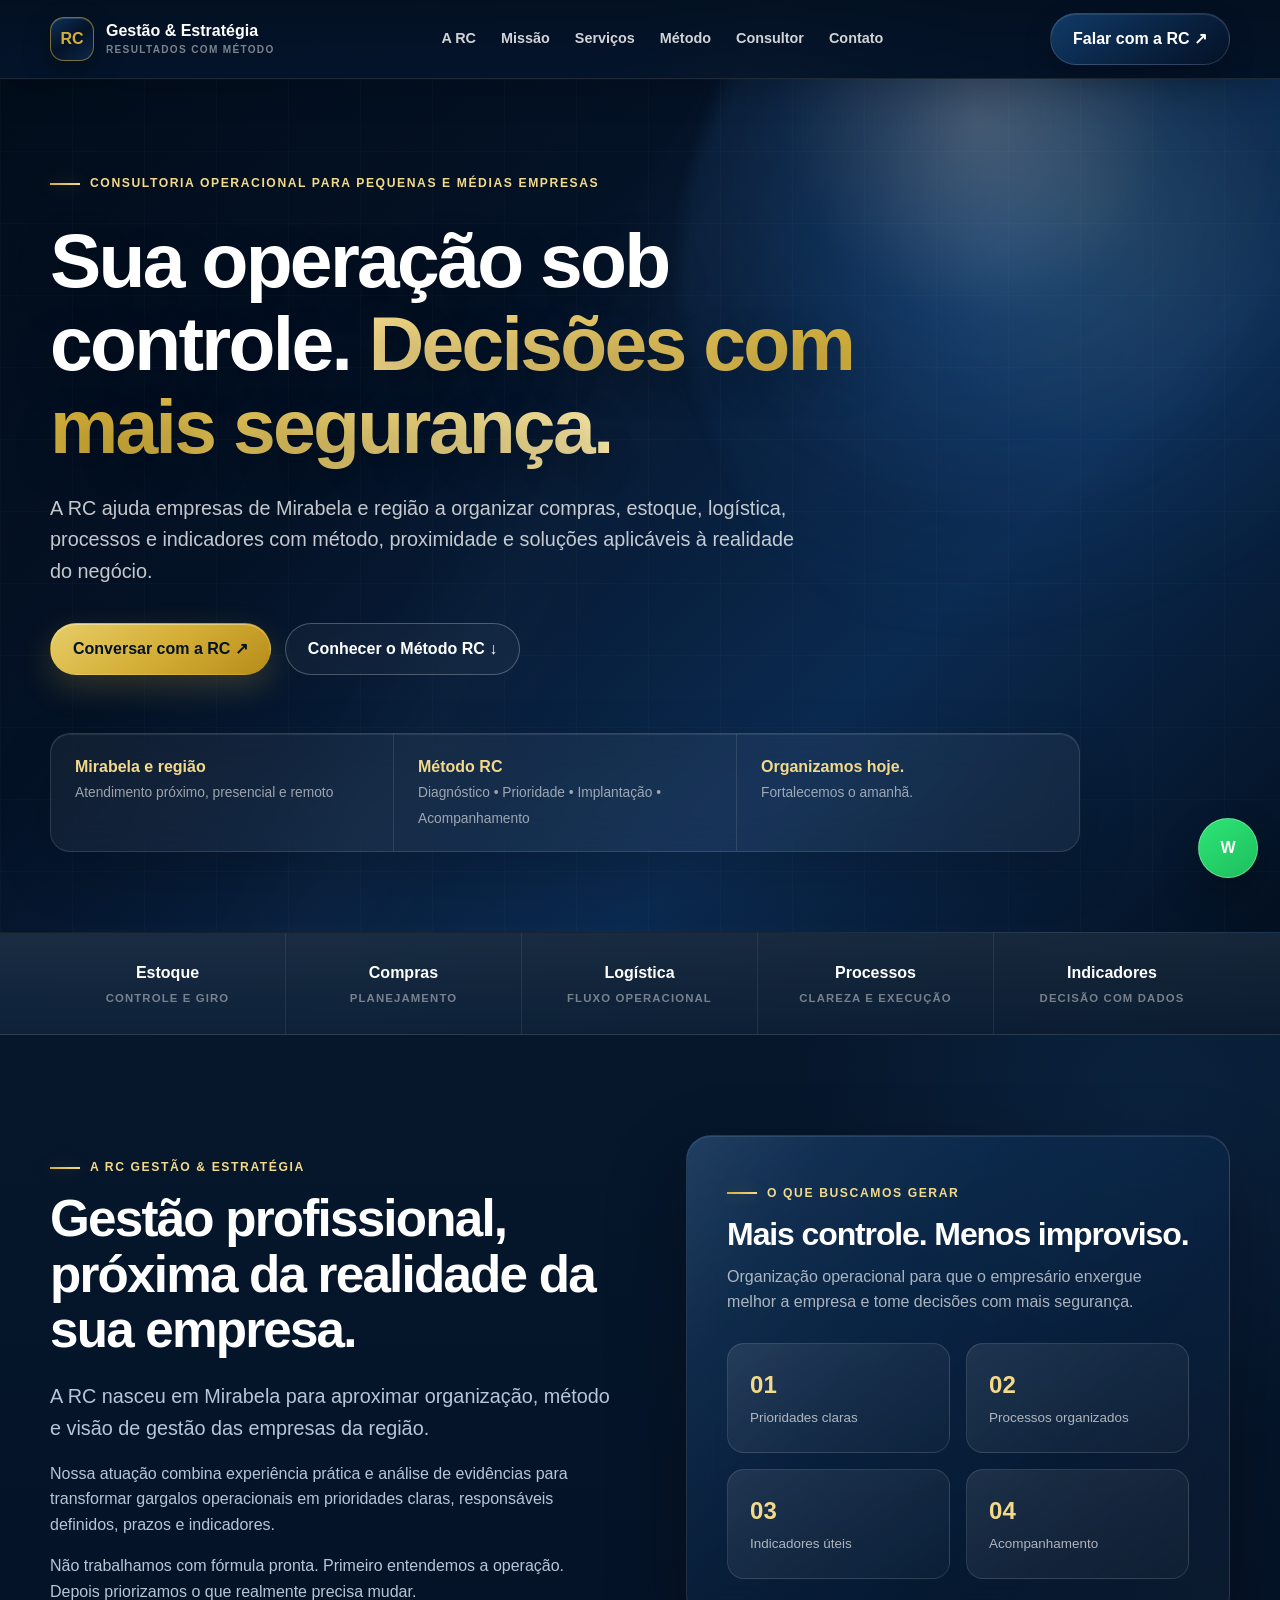
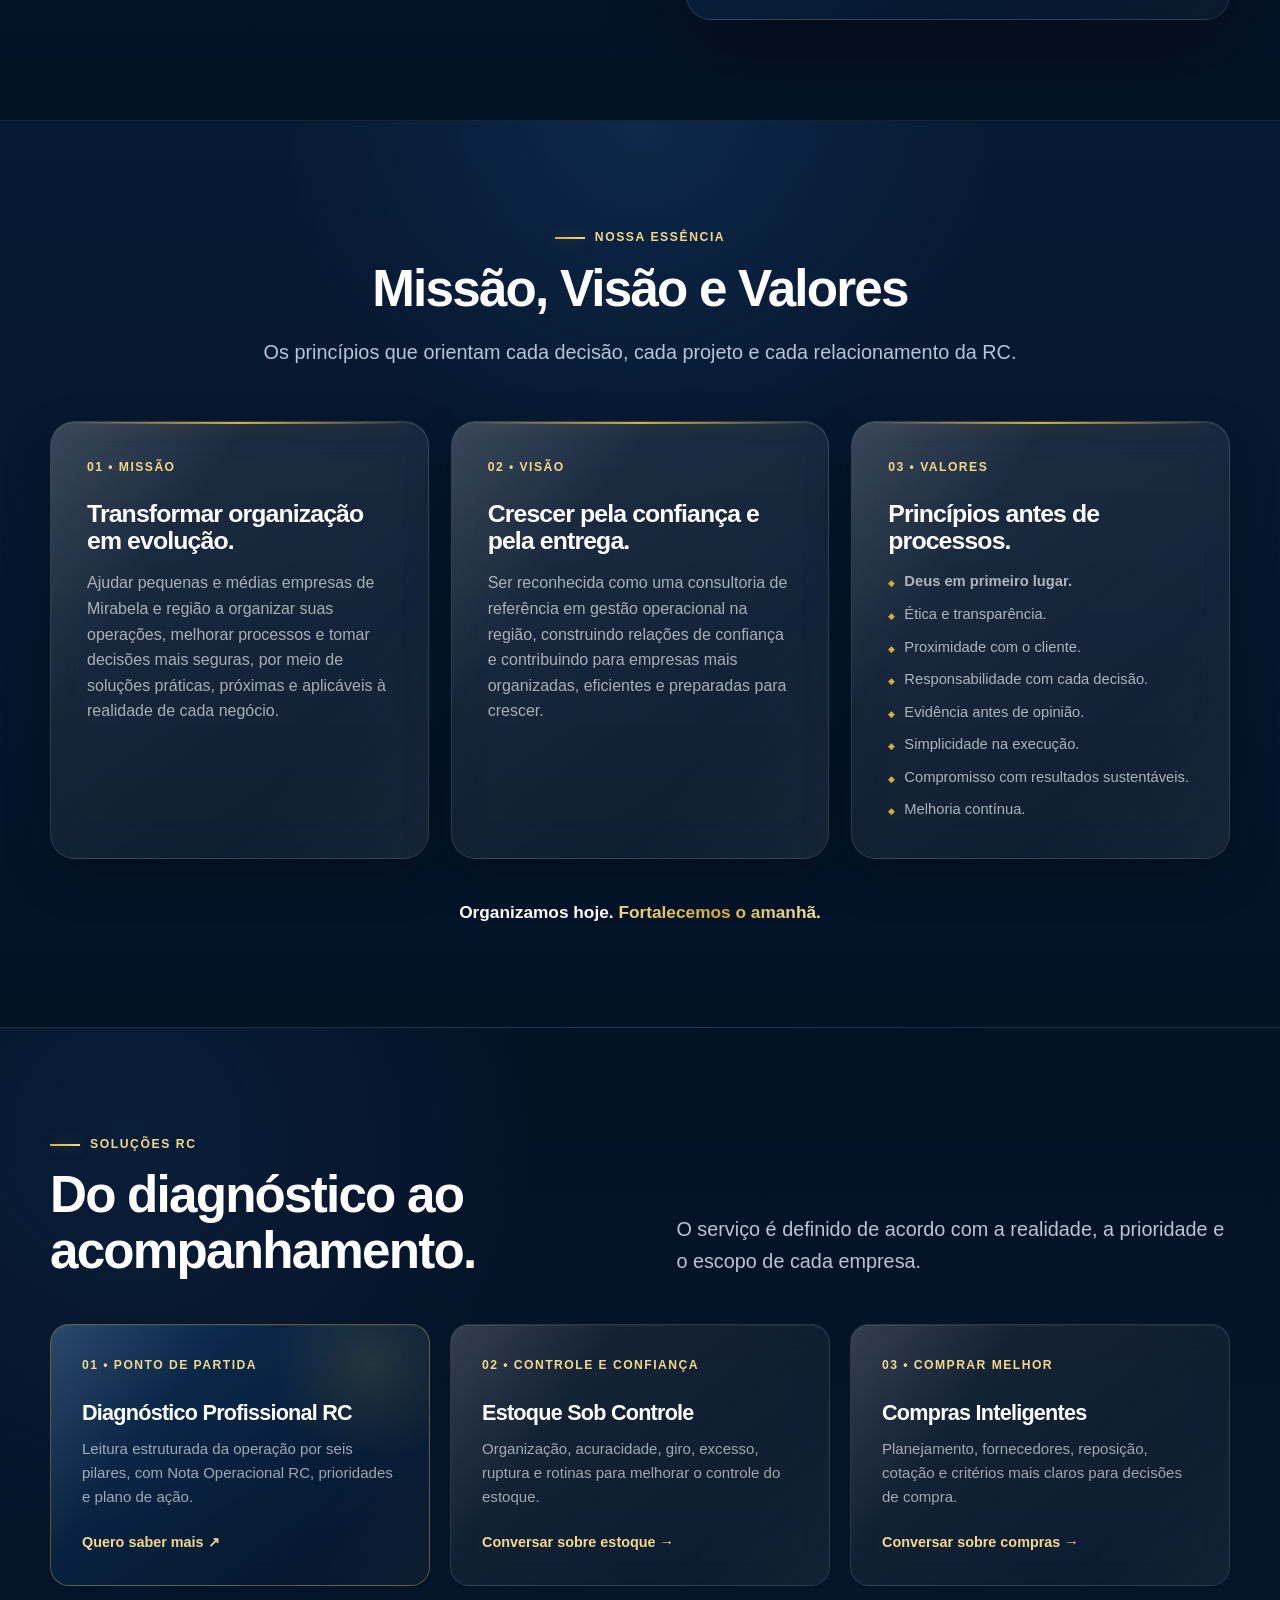
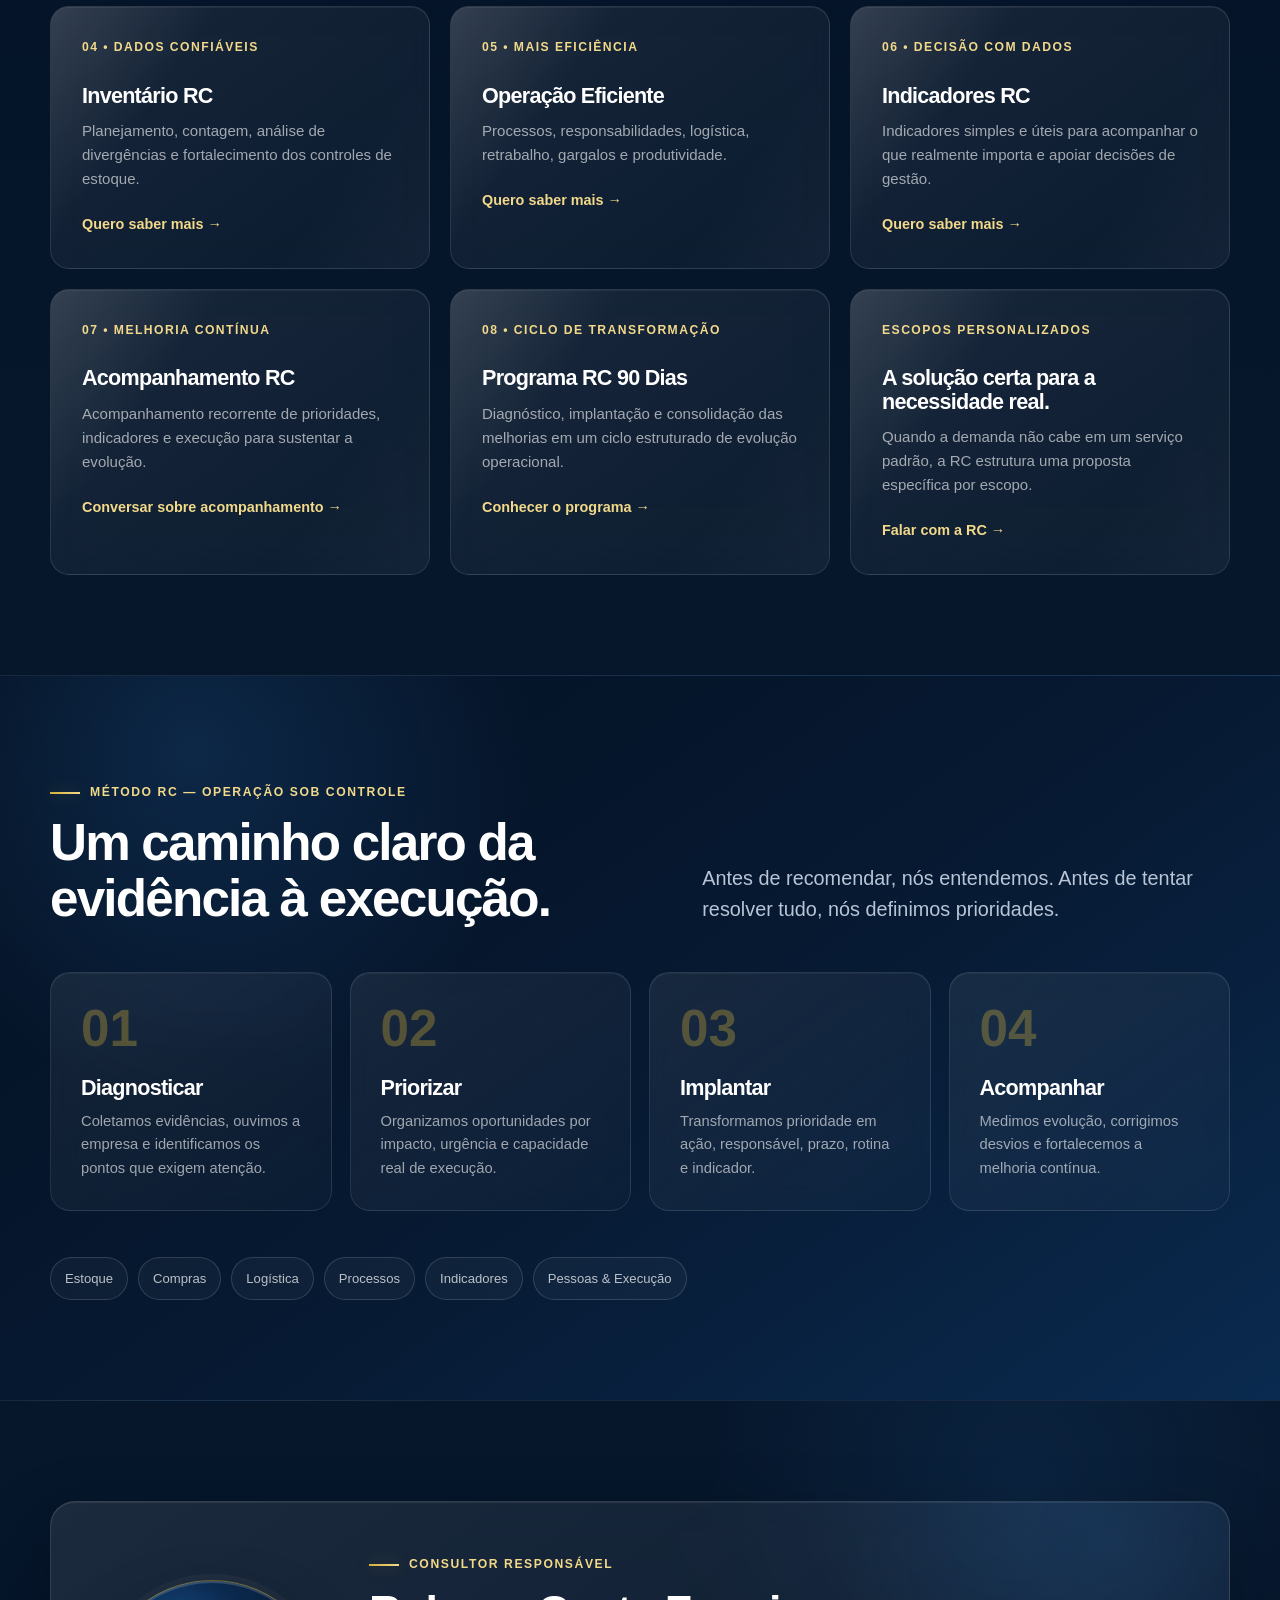
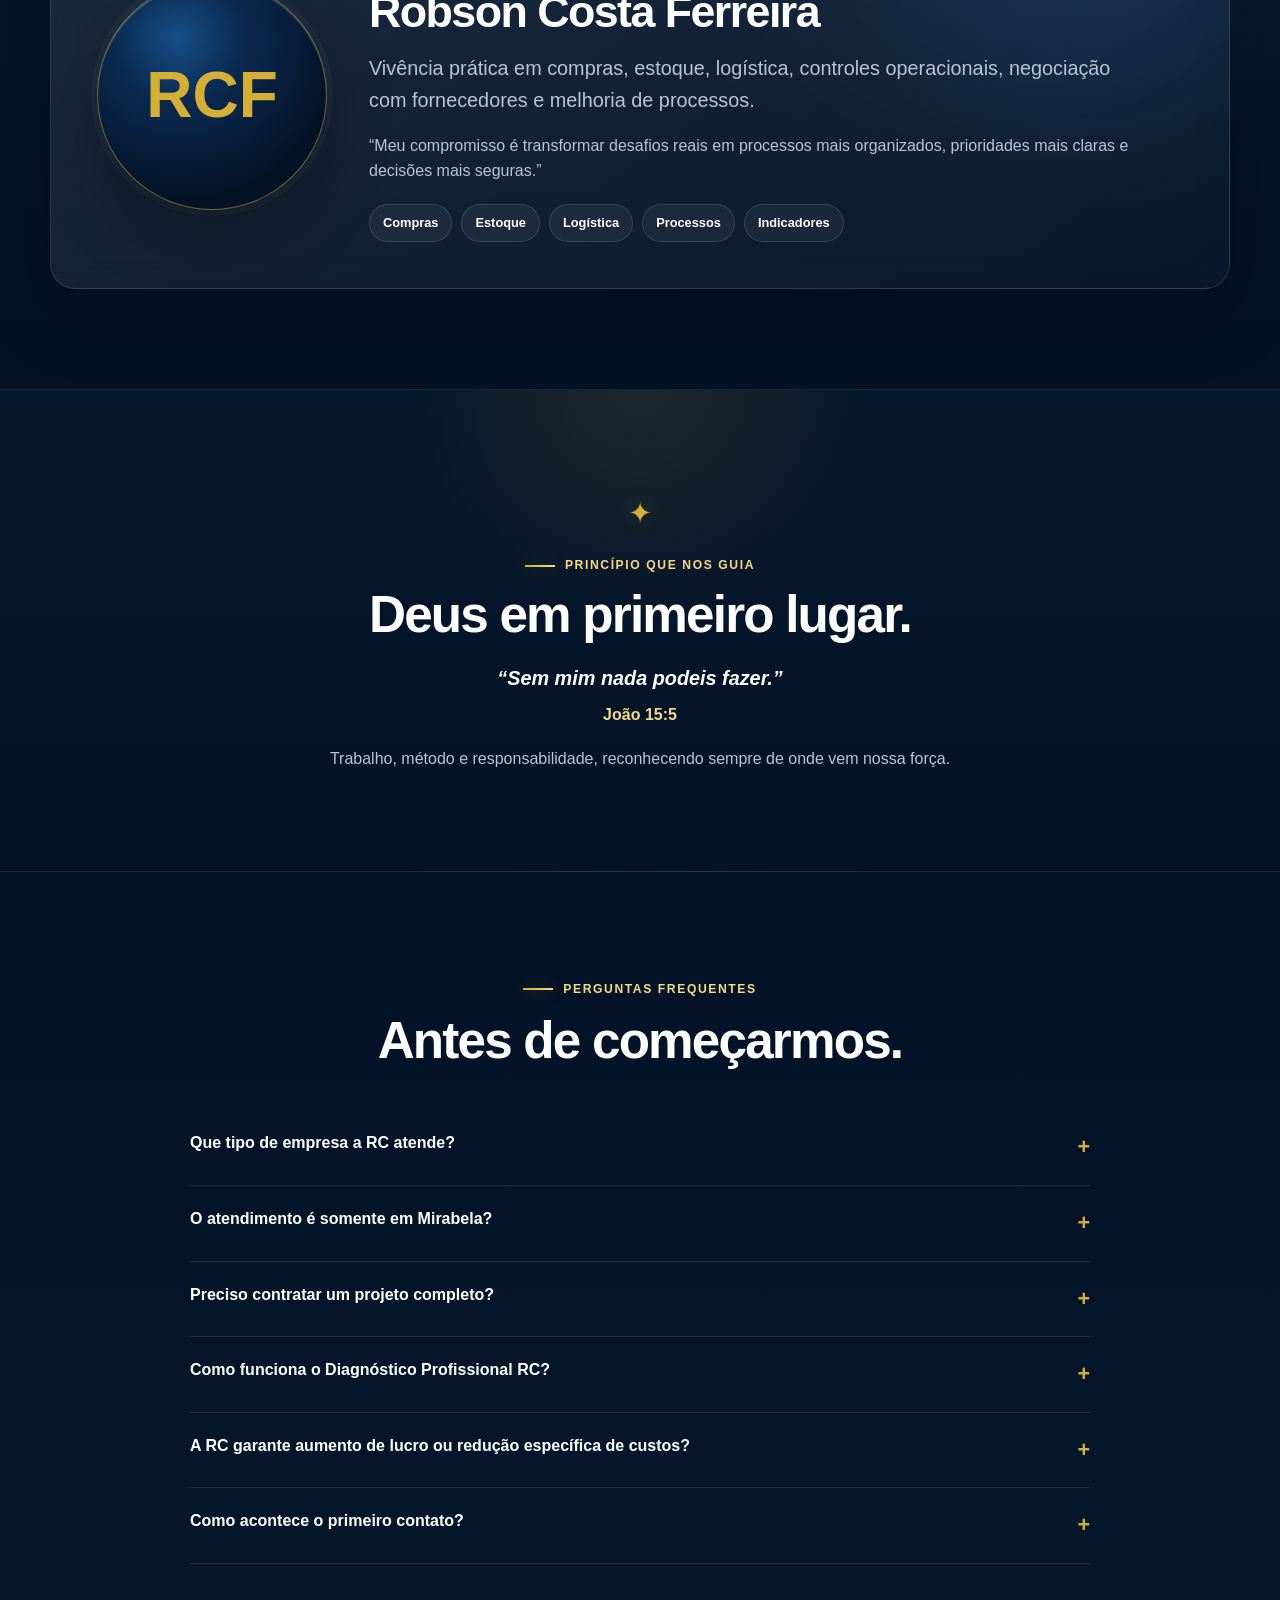
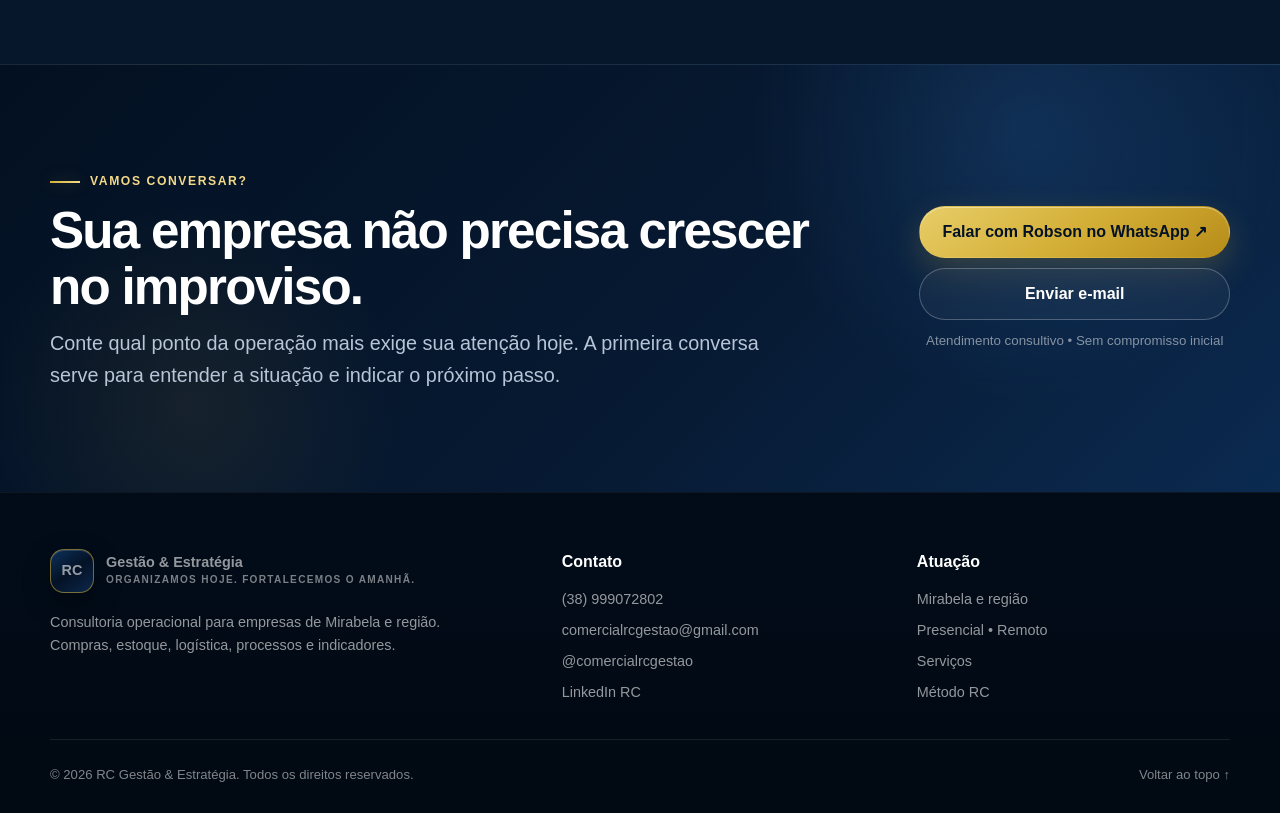
==== commit bfe94d22: "Update WhatsApp links and phone numbers in index.html" ====
--- a/index.html
+++ b/index.html
@@ -1963,7 +1963,7 @@
 
 <a
 class="btn btn-primary"
-href="https://wa.me/5511996380349?text=Ol%C3%A1%2C%20gostaria%20de%20entender%20como%20a%20RC%20pode%20ajudar%20minha%20empresa."
+href="https://wa.me/5538999072802?text=Ol%C3%A1%2C%20gostaria%20de%20entender%20como%20a%20RC%20pode%20ajudar%20minha%20empresa."
 target="_blank"
 rel="noopener noreferrer"
 >
@@ -3524,7 +3524,7 @@
 
 <a
 class="btn btn-primary"
-href="https://wa.me/5511996380349?text=Ol%C3%A1%2C%20vim%20pelo%20site%20da%20RC%20e%20gostaria%20de%20conversar%20sobre%20minha%20empresa."
+href="https://wa.me/5538999072802?text=Ol%C3%A1%2C%20vim%20pelo%20site%20da%20RC%20e%20gostaria%20de%20conversar%20sobre%20minha%20empresa."
 target="_blank"
 rel="noopener noreferrer"
 >
@@ -3644,9 +3644,9 @@
 <div class="footer-links">
 
 
-<a href="tel:+5511996380349">
-
-(11) 99638-0349
+<a href="tel:+5511999072802">
+
+(38) 999072802
 
 </a>
 
@@ -3771,7 +3771,7 @@
 
 <a
 class="whatsapp-float"
-href="https://wa.me/5511996380349?text=Ol%C3%A1%2C%20vim%20pelo%20site%20da%20RC%20Gest%C3%A3o%20%26%20Estrat%C3%A9gia."
+href="https://wa.me/5538999072802?text=Ol%C3%A1%2C%20vim%20pelo%20site%20da%20RC%20Gest%C3%A3o%20%26%20Estrat%C3%A9gia."
 target="_blank"
 rel="noopener noreferrer"
 aria-label="Falar com a RC pelo WhatsApp"
